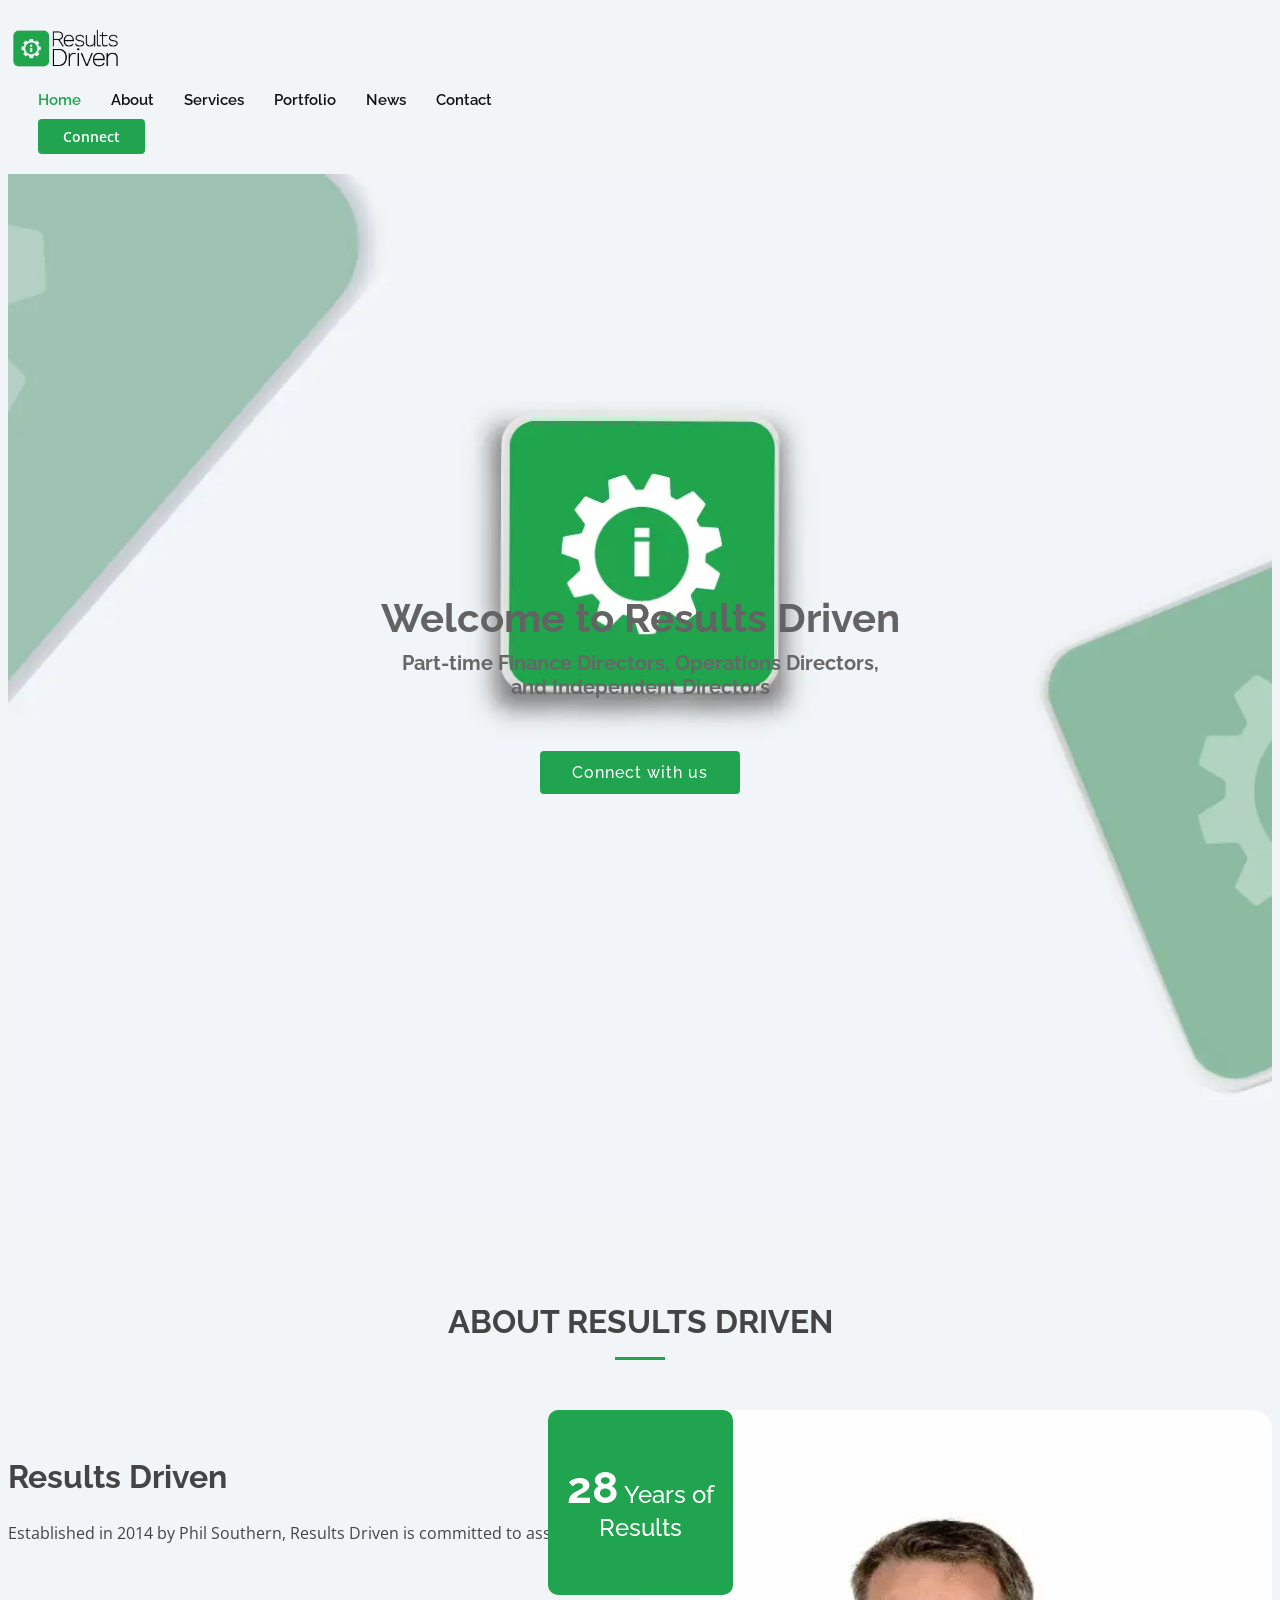
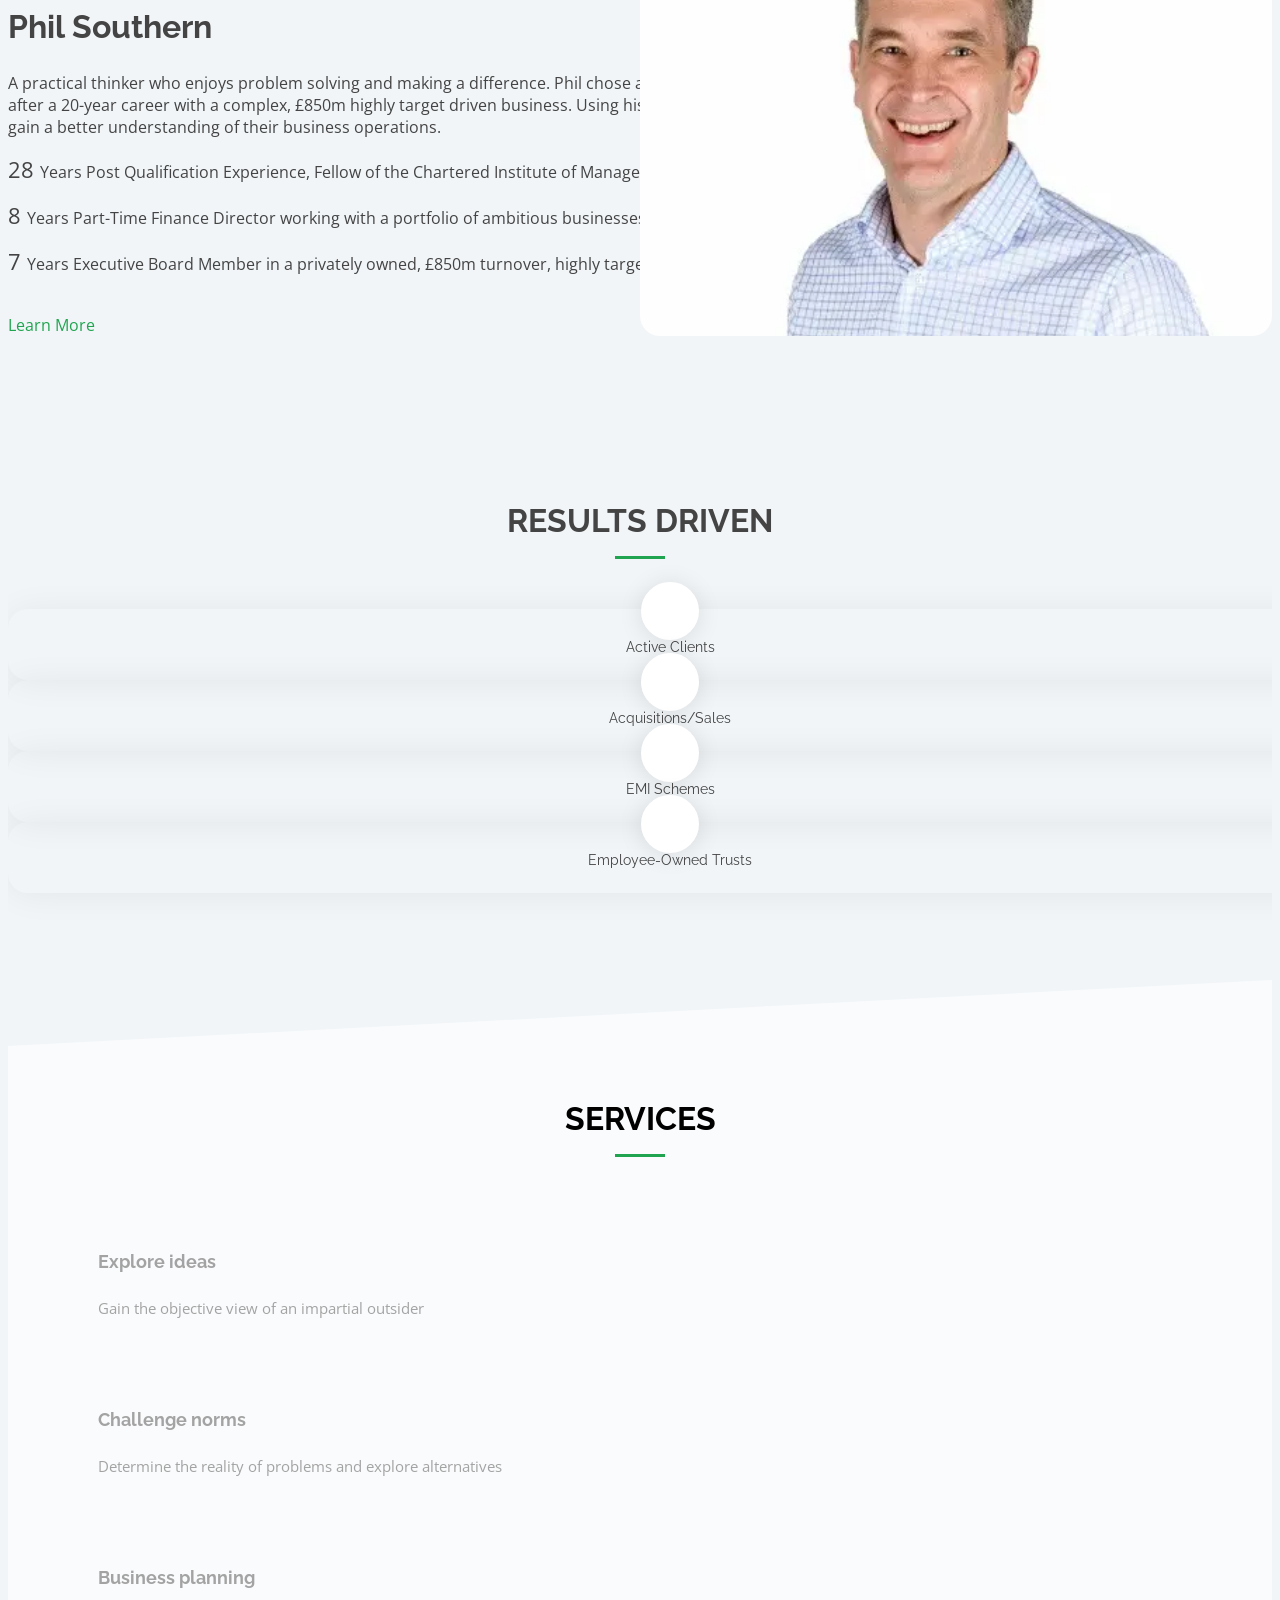
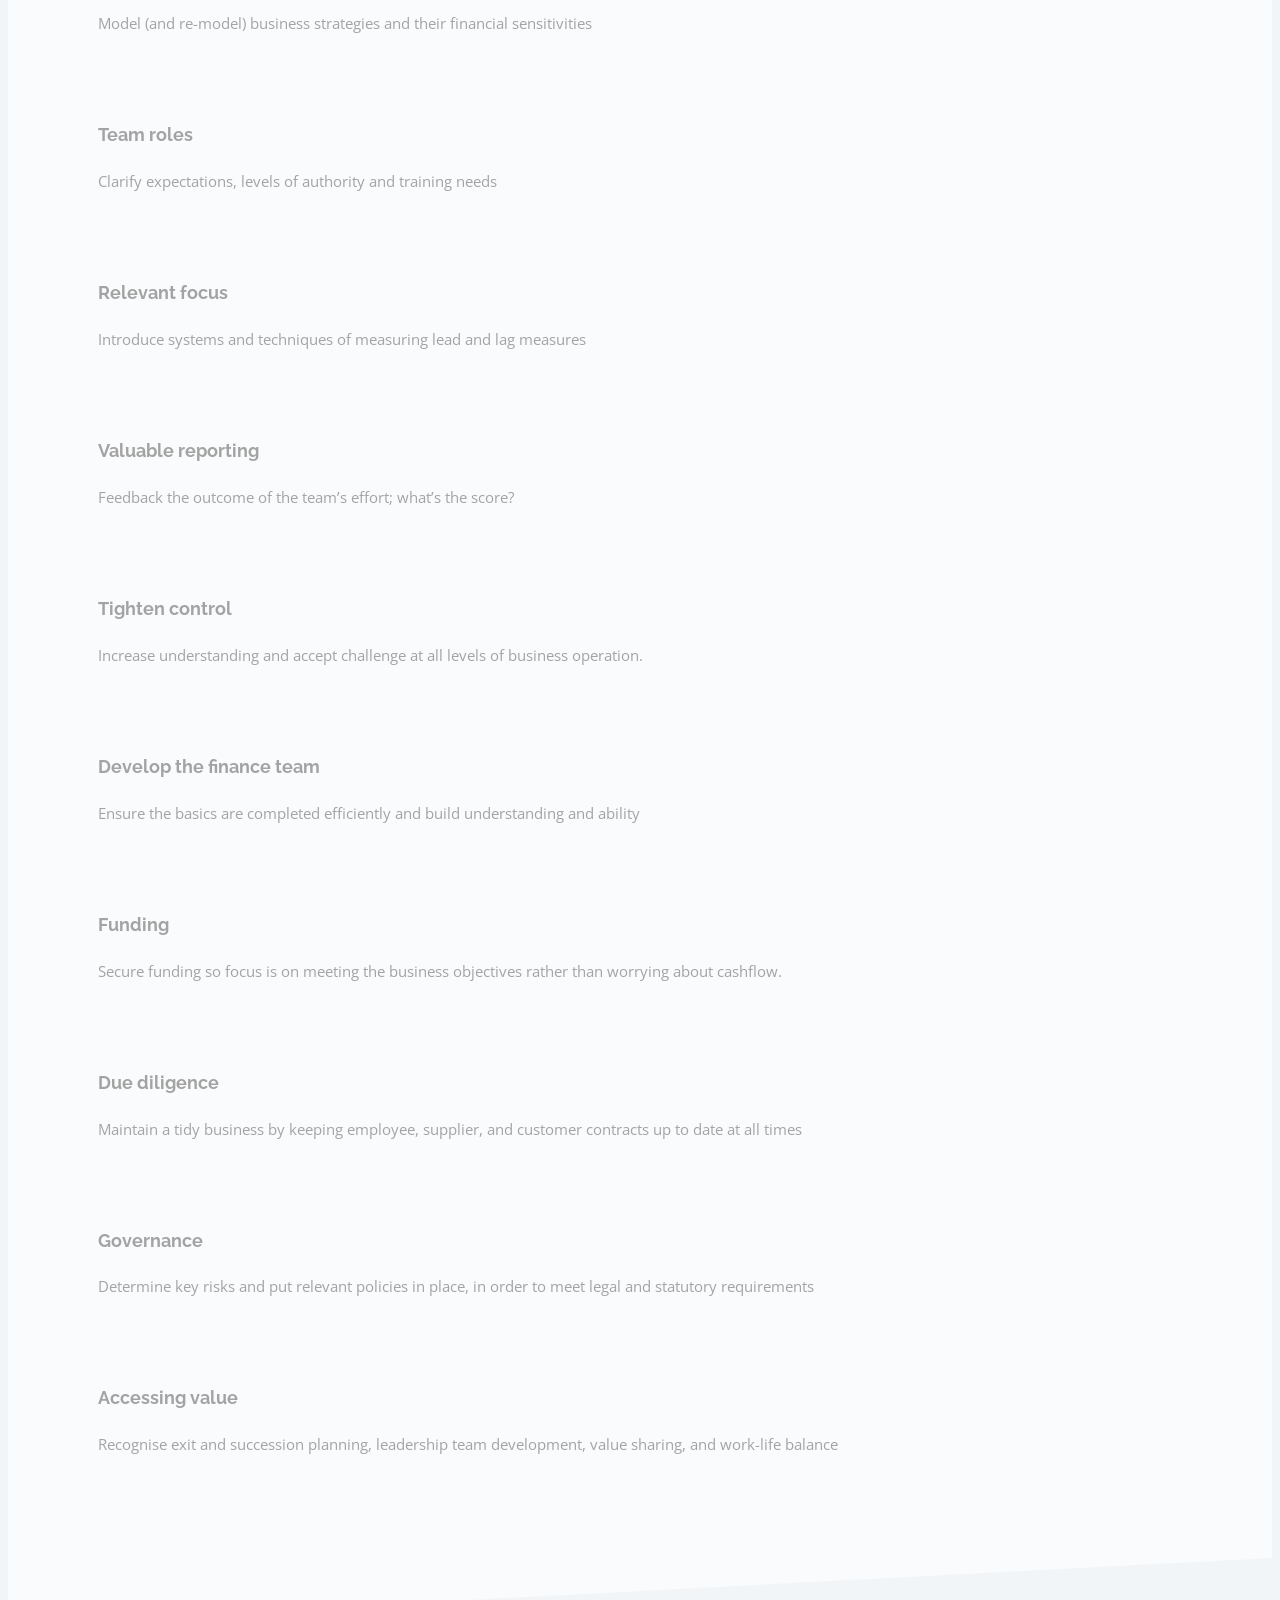
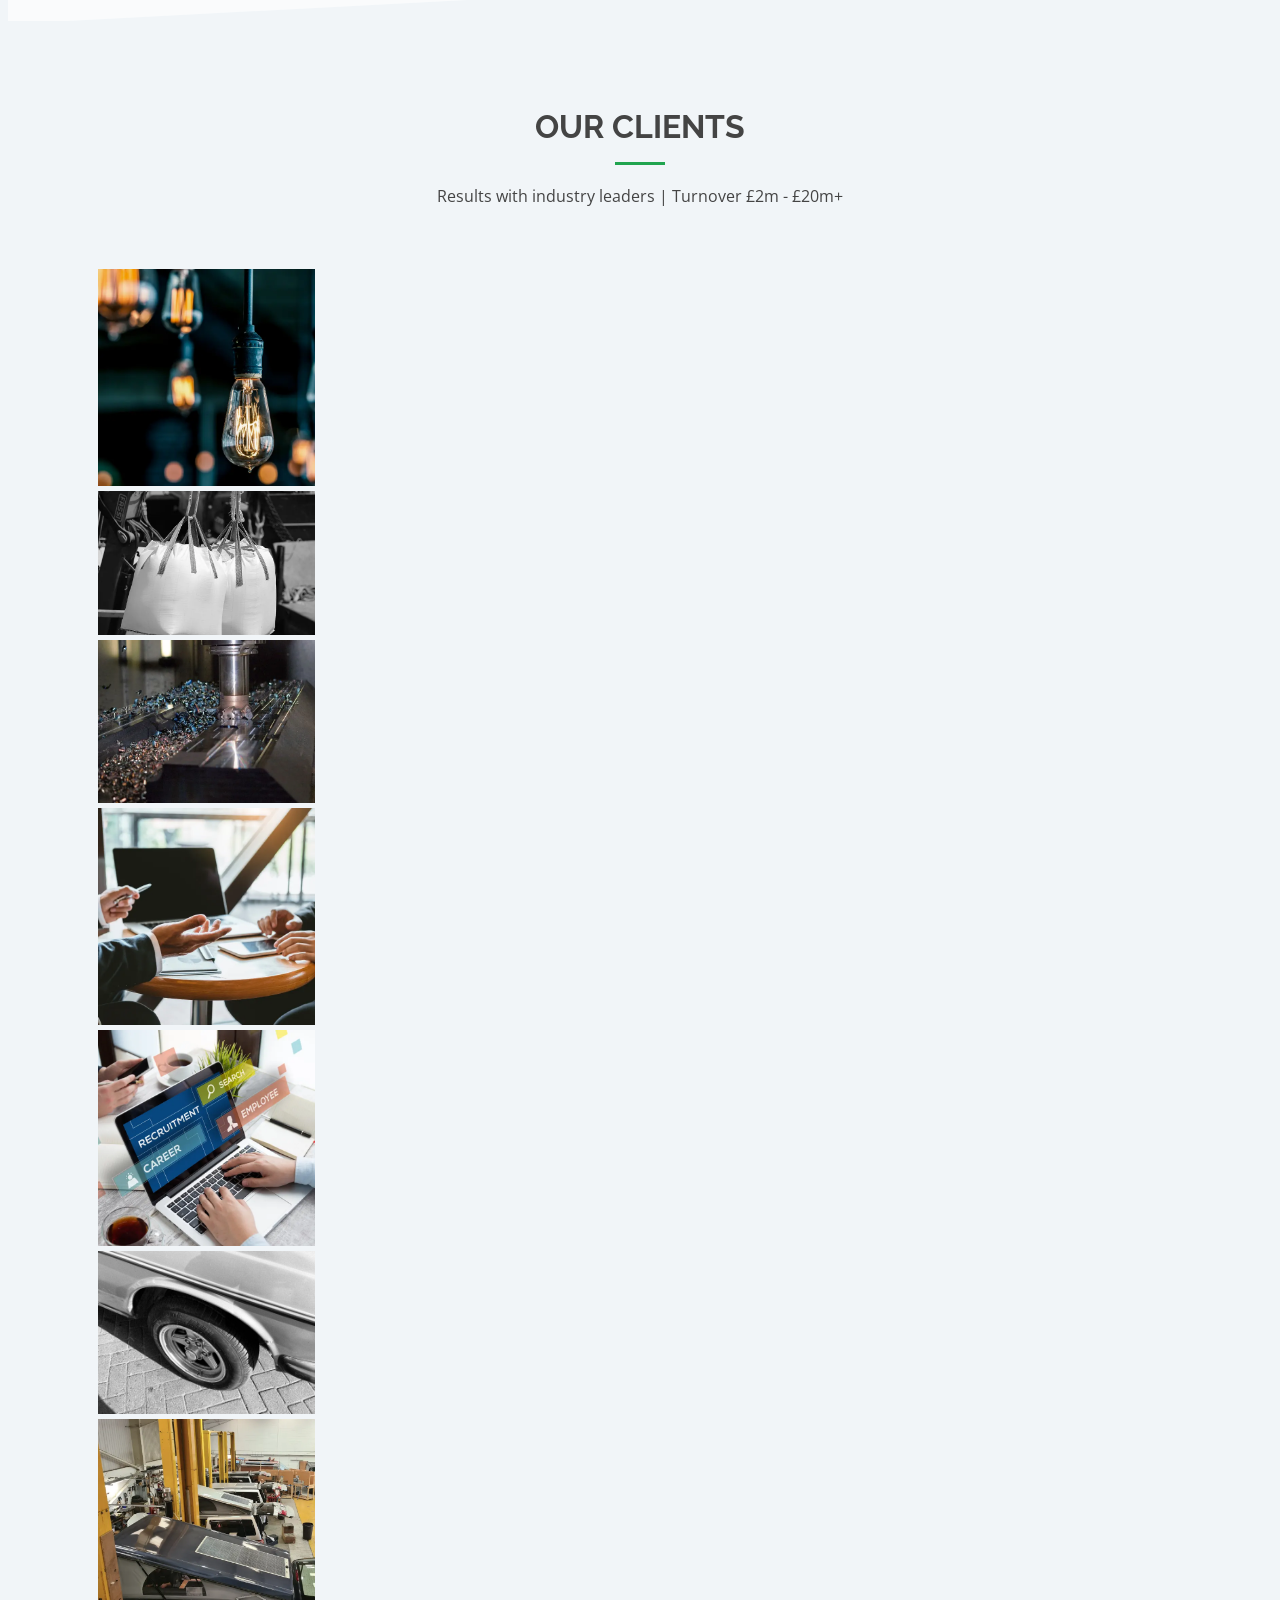
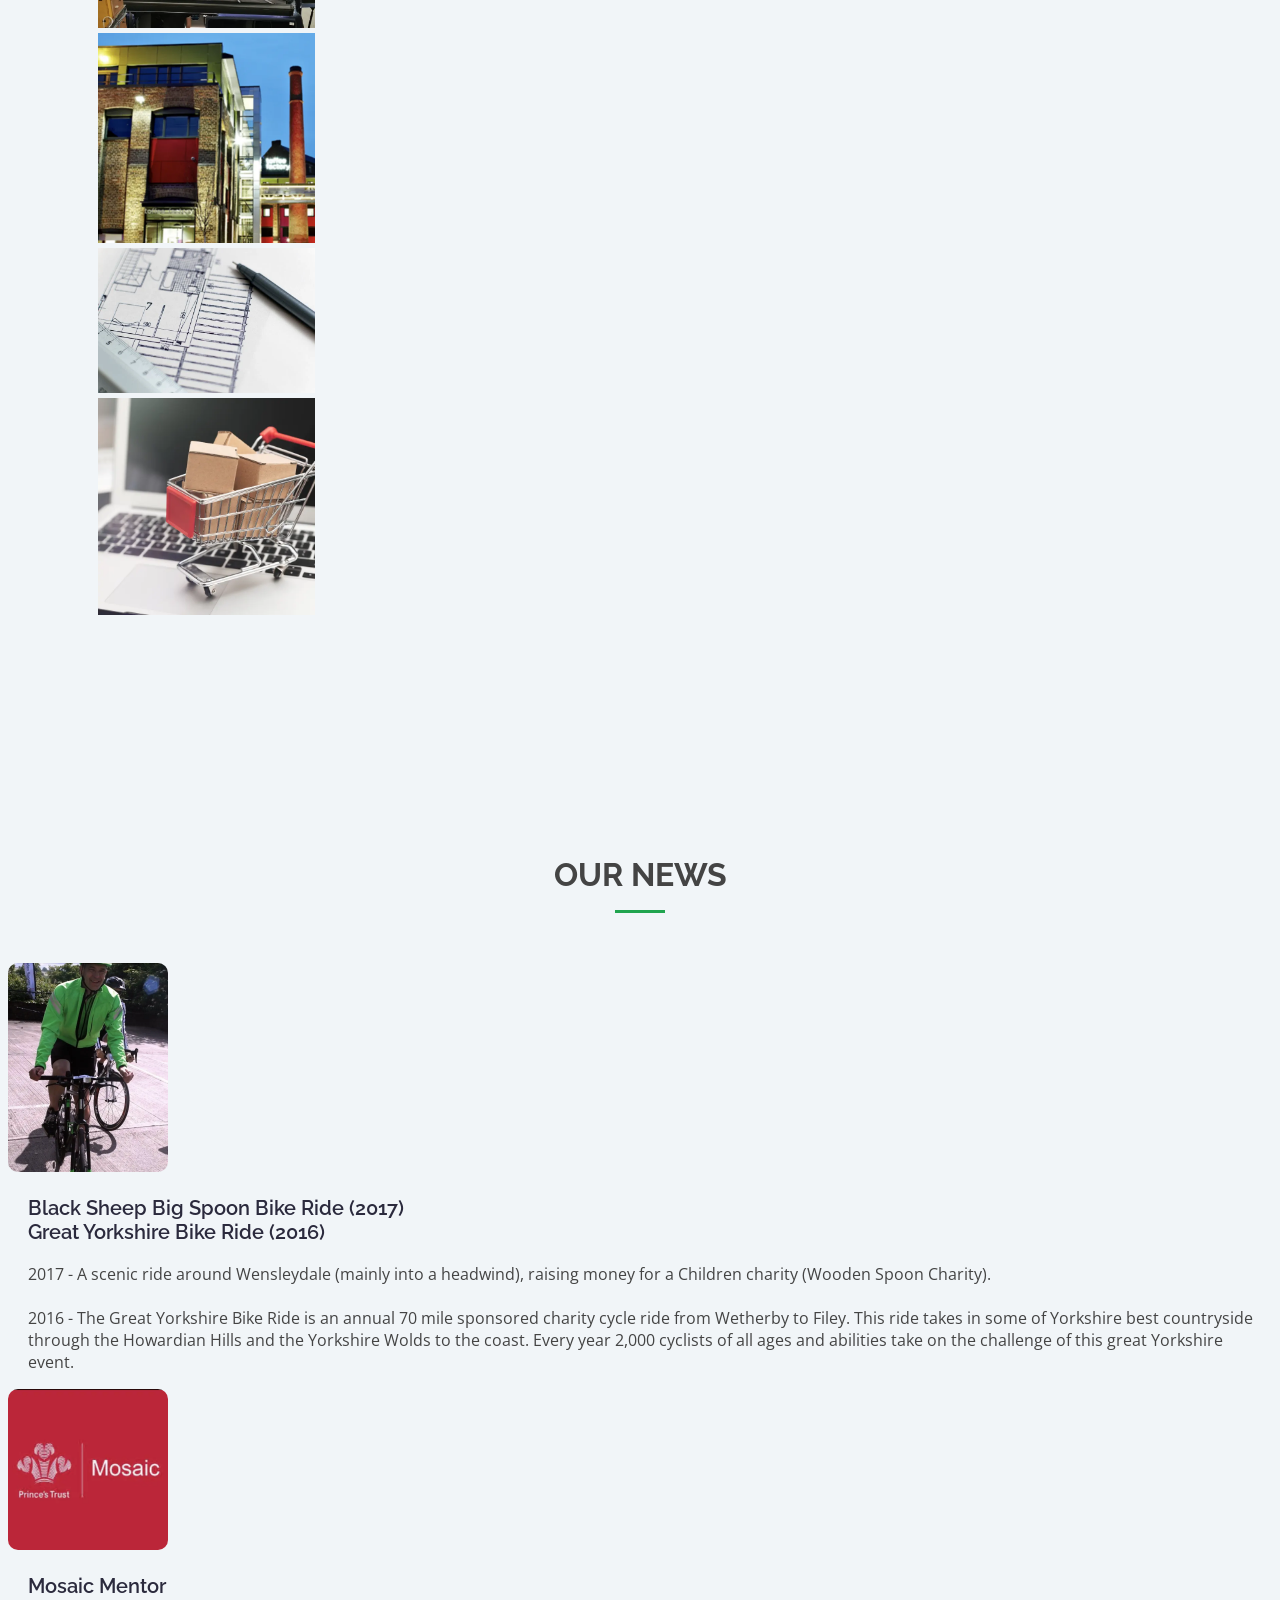
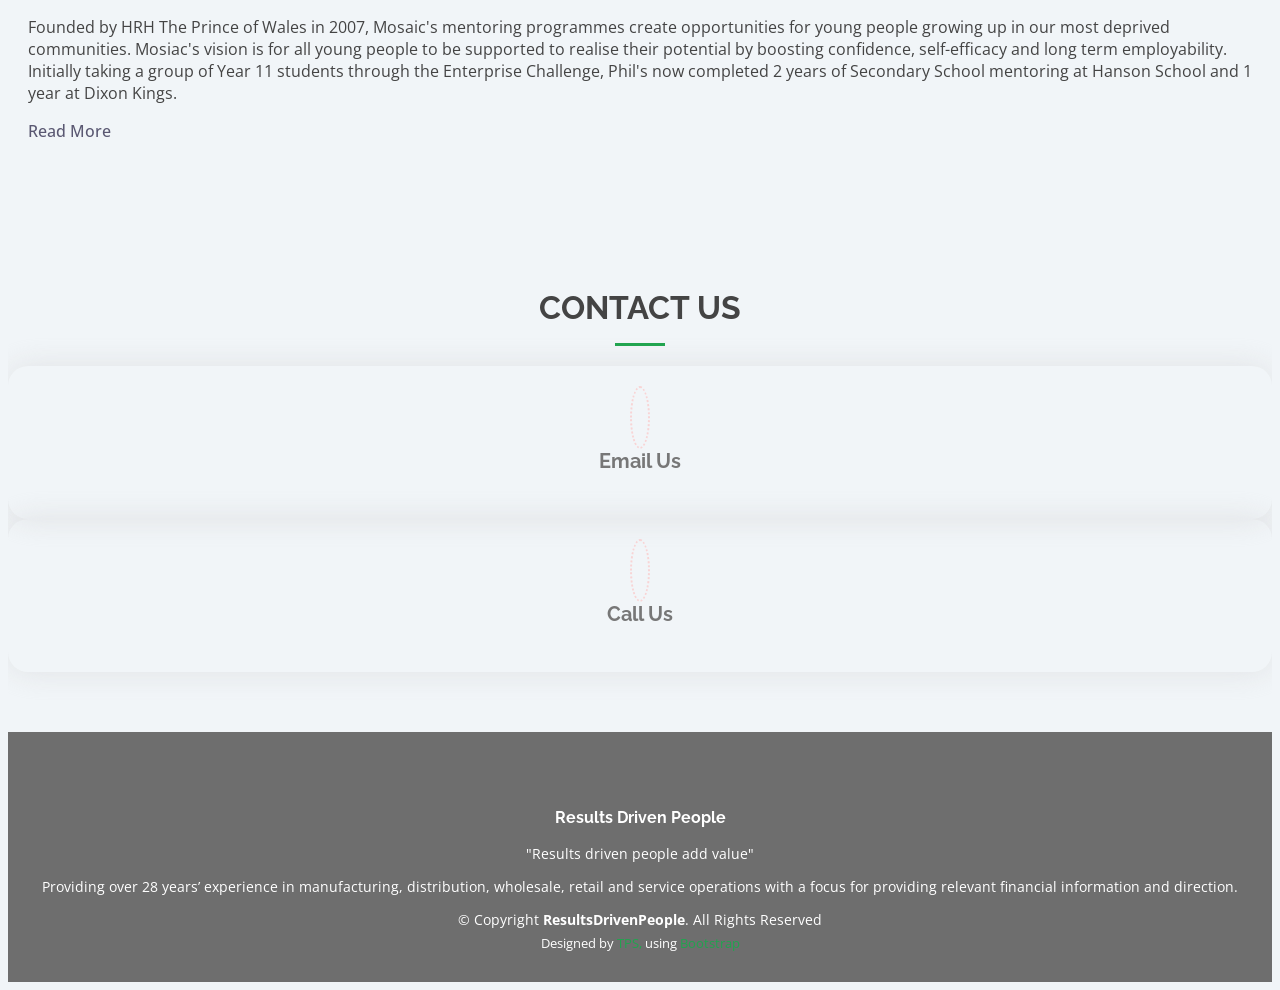
==== index.html @ f4224ae5 "Update and rename indexold.html to index.html" ====
<!DOCTYPE html>
<html lang="en">

<head>
  <meta charset="utf-8">
  <meta content="width=device-width, initial-scale=1.0" name="viewport">

  <title>Results Driven</title>
  <meta content="Providing over 28 years’ experience in manufacturing, distribution, wholesale, 
  retail and service operations with a focus for providing relevant financial 
  information and direction." name="description">
  <meta content="Results Driven, Finance Directors, Phil Southern, Philip Southern, Southern, EOT Scheme, Employee Ownership Trusts, EMI Schemes, Acquisitions, results driven people" name="keywords">
  <meta name="google-site-verification" content="8JpDicq7QgR9doLQiIRwoy14JyN0jGRP-KvdUMLX3b0" />

  <link href="assets/img/favicon.png" rel="icon">
  <link href="assets/img/favicon.png" rel="apple-touch-icon">

  <link href="https://fonts.googleapis.com/css?family=Open+Sans:300,300i,400,400i,600,600i,700,700i|Raleway:300,300i,400,400i,500,500i,600,600i,700,700i|Poppins:300,300i,400,400i,500,500i,600,600i,700,700i" rel="stylesheet">

  <link href="vendor/aos/aos.css" rel="stylesheet">
  <link href="vendor/bootstrap/css/bootstrap.min.css" rel="stylesheet">
  <link href="vendor/bootstrap-icons/bootstrap-icons.css" rel="stylesheet">
  <link href="vendor/boxicons/css/boxicons.min.css" rel="stylesheet">
  <link href="vendor/glightbox/css/glightbox.min.css" rel="stylesheet">
  <link href="vendor/remixicon/remixicon.css" rel="stylesheet">
  <link href="vendor/swiper/swiper-bundle.min.css" rel="stylesheet">

  <link href="assets/css/style.css" rel="stylesheet">

</head>

<body>

  <!-- ======= Header ======= -->
  <header id="header" class="fixed-top d-flex align-items-center">
    <div class="container d-flex align-items-center">
      <a href="index.html" class="logo me-auto"><img src="assets/img/logo.webp" alt="ResultsDrivenLogo"></a>

      <nav id="navbar" class="navbar order-last order-lg-0">
        <ul>
          <li><a class="nav-link scrollto active" href="#hero">Home</a></li>
          <li><a class="nav-link scrollto" href="#about">About</a></li>
          <li><a class="nav-link scrollto" href="#services">Services</a></li>
          <li><a class="nav-link scrollto " href="#portfolio">Portfolio</a></li>
          <li><a class="nav-link scrollto" href="#blog">News</a></li>
          <li><a class="nav-link scrollto" href="#contact">Contact</a></li>
        </ul>
        <i class="bi bi-list mobile-nav-toggle"></i>
      </nav>

      <a href="#contact" class="get-started-btn scrollto">Connect</a>
    </div>
  </header><!-- End Header -->

  <!-- ======= Hero Section ======= -->
  <section id="hero" class="d-flex align-items-center">

    <div class="container" data-aos="zoom-out" data-aos-delay="100">
      <div class="row" style="margin-top: 37.5vh; text-align-last: center; display: flex; flex-direction: row; flex-wrap: wrap; align-content: center; justify-content: center; align-items: center;">
        <div class="col-xl-6">
          <h1>Welcome to Results Driven</h1>
          <h2>Part-time Finance Directors, Operations Directors, <br>and Independent Directors</h2><br>
          <a href="#contact" class="btn-get-started scrollto">Connect with us</a>
        </div>
      </div>
    </div>

  </section><!-- End Hero -->

  <main id="main">

    <section id="about" class="">
      <div class="section-title">
        <h2>About Results Driven</h2>
      </div>
      <div class="about_area">
          <div class="container">
              <div class="row">
                  <div class="col-lg-6">
                      <div class="about_content pt-120 pb-130">
                          <div class="section_title pb">
                            <BR>
                              <h1 class="title wow fadeInUp" data-wow-duration="1.3s" data-wow-delay="0.2s" style="font-size: 32px;">Results Driven </h1>
                              <p class="wow fadeInUp" data-wow-duration="1.3s" data-wow-delay="0.4s"><p style="padding-right: 38px;"> 
                                Established in 2014 by Phil Southern, Results Driven is committed to assisting business owners and leaders free up time and improve decision making.</p></p>
                                  <BR>
                              <h1 class="title wow fadeInUp" data-wow-duration="1.3s" data-wow-delay="0.2s" style="font-size: 32px;">Phil Southern</h1>
                              <p class="wow fadeInUp" data-wow-duration="1.3s" data-wow-delay="0.6s"><p style="padding-right: 38px;">

                                A practical thinker who enjoys problem solving and making a difference. 
                                Phil chose a portfolio career helping businesses and their owners grow and adapt after a 20-year career with a complex, £850m highly target driven business. 
                                Using his Finance and Operations Director experience, he has helped others gain a better understanding of their business operations.  
                                  <br>
                                  <p><span style="font-size: 22px;">28 </span>Years Post Qualification Experience, Fellow of the Chartered Institute of Management Accountants</p>
                                  <p><span style="font-size: 22px;">8 </span>Years Part-Time Finance Director working with a portfolio of ambitious businesses</p>
                                  <p><span style="font-size: 22px;">7 </span>Years Executive Board Member in a privately owned, £850m turnover, highly target driven, motor retail group</p>
                                  </p></p>
                                  <br>
                          </div> 
                          <a href="#services" class="main-btn wow fadeInUp" data-wow-duration="1.3s"
                              data-wow-delay="0.7s" style="    border-radius: 10px;">Learn More</a>
                      </div> 
                  </div>
              </div> 
          </div> 
          
          <div class="about_image bg_cover wow fadeInLeft" data-wow-duration="1.3s" data-wow-delay="0.2s"
              style="background-image: url(assets/img/Phil.webp); border-radius: 20px;     background-size: cover">
              <div class="image_content">
                  <h4 class="experience"><span>28</span> Years of Results</h4>
              </div>
          </div> 
      </div>
  </section>

    <!-- ======= Counts Section ======= -->
    <section id="counts" class="counts">
      <div class="section-title">
        <h2>Results Driven</h2>
      </div>
            <div class="container" data-aos="fade-up">

        <div class="row">

          <div class="col-lg-3 col-md-6">
            <div class="count-box">
              <i class="bi bi-building"></i>
              <span data-purecounter-start="0" data-purecounter-end="11" data-purecounter-duration="1" class="purecounter"></span>
              <p>Active Clients</p>
            </div>
          </div>

          <div class="col-lg-3 col-md-6 mt-5 mt-md-0">
            <div class="count-box">
              <i class="bi bi-briefcase"></i>
              <span data-purecounter-start="0" data-purecounter-end="6" data-purecounter-duration="1" class="purecounter"></span>
              <p>Acquisitions/Sales</p>
            </div>
          </div>

          <div class="col-lg-3 col-md-6 mt-5 mt-lg-0">
            <div class="count-box">
              <i class="bi bi-boxes"></i>
              <span data-purecounter-start="0" data-purecounter-end="4" data-purecounter-duration="1" class="purecounter"></span>
              <p>EMI Schemes</p>
            </div>
          </div>

          <div class="col-lg-3 col-md-6 mt-5 mt-lg-0">
            <div class="count-box">
              <i class="bi bi-people"></i>
              <span data-purecounter-start="0" data-purecounter-end="2" data-purecounter-duration="1" class="purecounter"></span>
              <p>Employee-Owned Trusts</p>
            </div>
          </div>

        </div>

      </div>
    </section><!-- End Counts Section -->


    <!-- ======= Services Section ======= -->
    <section id="services" class="services section-bg ">
      <div class="container" data-aos="fade-up">

        <div class="section-title">
          <h2>Services</h2>
        </div>

        <div class="row">
          <div class="col-sm-6">
            <div class="icon-box" data-aos="fade-up" data-aos-delay="100">
              <i class="bi bi-briefcase"></i>
              <h4>Explore ideas</h4>
              <p>Gain the objective view of an impartial outsider</p>
            </div>
          </div>
          <div class="col-sm-6">
            <div class="icon-box" data-aos="fade-up" data-aos-delay="200">
              <i class="bi bi-card-checklist"></i>
              <h4>Challenge norms</h4>
              <p>Determine the reality of problems and explore alternatives</p>
            </div>
          </div>
          <div class="col-sm-6">
            <div class="icon-box" data-aos="fade-up" data-aos-delay="300">
              <i class="bi bi-bar-chart"></i>
              <h4>Business planning</h4>
              <p>Model (and re-model) business strategies and their financial sensitivities </p>
            </div>
          </div>
          <div class="col-sm-6">
            <div class="icon-box" data-aos="fade-up" data-aos-delay="400">
              <i class="bi bi-binoculars"></i>
              <h4>Team roles</h4>
              <p>Clarify expectations, levels of authority and training needs</p>
            </div>
          </div>
          <div class="col-sm-6">
            <div class="icon-box" data-aos="fade-up" data-aos-delay="500">
              <i class="bi bi-brightness-high"></i>
              <h4>Relevant focus	</h4>
              <p>Introduce systems and techniques of measuring lead and lag measures</p>
            </div>
          </div>
          <div class="col-sm-6">
            <div class="icon-box" data-aos="fade-up" data-aos-delay="600">
              <i class="bi bi-calendar4-week"></i>
              <h4>Valuable reporting</h4>
              <p>Feedback the outcome of the team’s effort; what’s the score?</p>
            </div>
          </div>
          <div class="col-sm-6">
            <div class="icon-box" data-aos="fade-up" data-aos-delay="700">
              <i class="bi bi-calendar4-week"></i>
              <h4>Tighten control </h4>
              <p>Increase understanding and accept challenge at all levels of business operation.</p>
            </div>
          </div>
          <div class="col-sm-6">
            <div class="icon-box" data-aos="fade-up" data-aos-delay="800">
              <i class="bi bi-calendar4-week"></i>
              <h4>Develop the finance team</h4>
              <p>Ensure the basics are completed efficiently and build understanding and ability</p>
            </div>
          </div>
          <div class="col-sm-6">
            <div class="icon-box" data-aos="fade-up" data-aos-delay="900">
              <i class="bi bi-calendar4-week"></i>
              <h4>Funding	</h4>
              <p>Secure funding so focus is on meeting the business objectives rather than worrying about cashflow.</p>
            </div>
          </div>
          <div class="col-sm-6">
            <div class="icon-box" data-aos="fade-up" data-aos-delay="1000">
              <i class="bi bi-calendar4-week"></i>
              <h4>Due diligence</h4>
              <p>Maintain a tidy business by keeping employee, supplier, and customer contracts up to date at all times</p>
            </div>
          </div>
          <div class="col-sm-6">
            <div class="icon-box" data-aos="fade-up" data-aos-delay="1100">
              <i class="bi bi-calendar4-week"></i>
              <h4>Governance</h4>
              <p>Determine key risks and put relevant policies in place, in order to meet legal and statutory requirements</p>
            </div>
          </div>
          <div class="col-sm-6">
            <div class="icon-box" data-aos="fade-up" data-aos-delay="1200">
              <i class="bi bi-calendar4-week"></i>
              <h4>Accessing value</h4>
              <p>Recognise exit and succession planning, leadership team development, value sharing, and work-life balance</p>
            </div>
          </div>

        </div>

      </div>
    </section><!-- End Services Section -->

    <!-- portfolio start -->
    <section id="portfolio" class="portfolio_area pt-120" >
      <div class="container">
          <div class="row justify-content-center">
              <div class="col-lg-6">
                <div class="section-title">
                  <h2>Our Clients</h2>
                    <p class="wow fadeInUp" data-wow-duration="1.3s" data-wow-delay="0.4s">Results with industry leaders | Turnover £2m - £20m+</p><BR>
                  </div> 
              </div>
          </div> 
      </div> 
      <div class="portfolio_wrapper d-flex flex-wrap" style="padding: 10vmin; margin-top: -80px;">
          <div class="single_portfolio wow fadeInUp" data-wow-duration="1.3s" data-wow-delay="0.2s">
              <img src="assets/img/2.webp" alt="portfolio">
              <div class="portfolio_content">
                  <h5 class="portfolio_title">Lighting Wholesaler<br>
                  <span style="color: rgb(42, 42, 42); font-size:medium;">£20m Turnover</span></h5>
              </div> 
          </div> 
          <div class="single_portfolio wow fadeInUp" data-wow-duration="1.3s" data-wow-delay="0.3s">
              <img src="assets/img/BuildingServices.webp" alt="portfolio">
              <div class="portfolio_content">
                  <h5 class="portfolio_title">Building Service (Mechanical and Electrical) <BR> 
                    <span style="color: rgb(42, 42, 42); font-size:medium;">£18m Turnover</span></h5>

              </div> 
          </div> 
          <div class="single_portfolio wow fadeInUp" data-wow-duration="1.3s" data-wow-delay="0.4s">
              <img src="assets/img/powertools.webp" alt="portfolio">
              <div class="portfolio_content">
                  <h5 class="portfolio_title">Industrial Power Tools Franchisee <BR> 
                    <span style="color: rgb(42, 42, 42); font-size:medium;">£6m Turnover</span></h5>

              </div> 
          </div> 
          <div class="single_portfolio wow fadeInUp" data-wow-duration="1.3s" data-wow-delay="0.4s">
              <img src="assets/img/3.webp" alt="portfolio">
              <div class="portfolio_content">
                  <h5 class="portfolio_title">Professional Services<BR>
                    <span style="color: rgb(42, 42, 42); font-size:medium;">£2m - £10m Turnover</span></h5>
              </div> 
          </div> 
          <div class="single_portfolio wow fadeInUp" data-wow-duration="1.3s" data-wow-delay="0.5s">
              <img src="assets/img/4.webp" alt="portfolio">
              <div class="portfolio_content">
                  <h5 class="portfolio_title">Recruitment Agency <BR> 
                    <span style="color: rgb(42, 42, 42); font-size:medium;">£5m Turnover</span></h5>

              </div>
          </div> 
          <div class="single_portfolio wow fadeInUp" data-wow-duration="1.3s" data-wow-delay="0.2s">
              <img src="assets/img/alp-duran-WrB9F8fv8YQ-unsplash.webp" alt="portfolio">
              <div class="portfolio_content">
                  <h5 class="portfolio_title">B2B Service Provider <BR>
                    <span style="color: rgb(42, 42, 42); font-size:medium;">£7m Turnover</span></h5>

              </div>
          </div> 
          <div class="single_portfolio wow fadeInUp" data-wow-duration="1.3s" data-wow-delay="0.3s">
              <img src="assets/img/Screenshot 2022-11-01 at 20.54.47.webp" style="    background: brown;" alt="portfolio">
              <div class="portfolio_content">
                  <h5 class="portfolio_title">Manufacturer <BR> 
                    <span style="color: rgb(42, 42, 42); font-size:medium;">£4m Turnover</span></h5>

              </div> 
          </div> 
          <div class="single_portfolio wow fadeInUp" data-wow-duration="1.3s" data-wow-delay="0.4s">
              <img src="assets/img/Screenshot 2022-11-01 at 20.47.59.webp" alt="portfolio">
              <div class="portfolio_content">
                  <h5 class="portfolio_title">Property <br>Management <BR> 
                    <span style="color: rgb(42, 42, 42); font-size:medium;">£2m Turnover</span></h5>

              </div> 
          </div> 
          <div class="single_portfolio wow fadeInUp" data-wow-duration="1.3s" data-wow-delay="0.5s">
              <img src="assets/img/PropertyDev.webp" alt="portfolio">
              <div class="portfolio_content">
                  <h5 class="portfolio_title">Property Development <BR> 
                    <span style="color: rgb(42, 42, 42); font-size:medium;">£6m Turnover</span></h5>

              </div> 
          </div> 
          <div class="single_portfolio wow fadeInUp" data-wow-duration="1.3s" data-wow-delay="0.5s">
              <img src="assets/img/Hatmil (2).webp" alt="portfolio">
              <div class="portfolio_content">
                  <h5 class="portfolio_title">Ecommerce <BR>
                    <span style="color: rgb(42, 42, 42); font-size:medium;">£5m Turnover</span></h5>

              </div> 
          </div>
      </div> 
  </section>
  <!-- Portfolio end -->

    <!-- Blog -->
    <section id="blog" class="blog_area pt-120 pb-130">
      <div class="container">
          <div class="row justify-content-center">
              <div class="col-lg-6">
                <div class="section-title">
                  <h2>Our News</h2>
                </div>
            </div>
          </div> 
          <div class="row">
              <div class="col-lg-6">
                <div class="single_blog blog_2 d-sm-flex mt-30 wow fadeInUp" data-wow-duration="1.3s"
                data-wow-delay="0.2s">
               <div class="blog_image">
                          <img src="assets/img/Screenshot 2022-11-06 at 19.56.27.webp" style="text-align-last: center;" alt="blog">
                      </div>
                      <div class="blog_content media-body">
                        <h3 class="blog_title"><a href="https://www.bigspoonbikeride.co.uk/">Black Sheep Big Spoon Bike Ride (2017)<BR>
                          Great Yorkshire Bike Ride (2016)
                      </a></h3>
                      <p>2017 - A scenic ride around Wensleydale (mainly into a headwind), raising money for a Children charity (Wooden Spoon Charity). 
                            <BR><br> 2016 - The Great Yorkshire Bike Ride is an annual 70 mile sponsored charity cycle ride from Wetherby  to Filey. This ride takes in some of Yorkshire best countryside through the Howardian Hills and the Yorkshire Wolds to the coast.
  
                                Every year 2,000 cyclists of all ages and abilities take on the challenge of this great Yorkshire event.
                            </p>
                        </div>
                  </div> 
              </div>
              <div class="col-lg-6">
                  <div class="single_blog blog_2 d-sm-flex mt-30 wow fadeInUp" data-wow-duration="1.3s"
                      data-wow-delay="0.2s">
                      <div class="blog_image">
                          <img src="assets/img/Screenshot 2022-09-30 at 16.54.01.webp" style="text-align-last: center;" alt="blog">
                      </div>
                      <div class="blog_content media-body">
                          <h3 class="blog_title"><a href="https://www.mosaicnetwork.co.uk/category/blog/">
                              Mosaic Mentor</a></h3>
                          <p>Founded by HRH The Prince of Wales in 2007, Mosaic's mentoring programmes create opportunities for young people growing up in our most deprived communities. Mosiac's vision is for all young people to be supported to realise their potential by boosting confidence, self-efficacy and long term employability.

                              Initially taking a group of Year 11 students through the Enterprise Challenge, Phil's now completed 2 years of Secondary School mentoring at Hanson School and 1 year at Dixon Kings.</p>
                          <a href="https://www.mosaicnetwork.co.uk/category/blog/" class="more">Read More</a>
                      </div>
                  </div> 
              </div>
          </div> 
      </div> 
  </section>
  <!-- Blog End -->


    <!-- ======= Contact Section ======= -->
    <section id="contact" class="contact">
      <div class="container" data-aos="fade-up">

        <div class="section-title" style="padding-bottom: 0px;">
          <h2>Contact Us</h2>
        </div>

        <div class="fadeInUp" data-wow-duration="1.3s" data-wow-delay="0.2s">

            <div class="row">
              <div class="col-md-6">
                <div class="info-box mt-4">
                  <A href="mailto:phil@resultsdriven.co.uk"><i class="bx bx-envelope"></i></A>
                  <A href="mailto:phil@resultsdriven.co.uk"><h3>Email Us</h3></A>
                  <p></p>
                </div>
              </div>
              <div class="col-md-6">
                <div class="info-box mt-4">
                  <a href="tel:07812105882"><i class="bx bx-phone-call"></i></a>
                  <a href="tel:07812105882"><h3>Call Us</h3></a>
                  <p></p>
                </div>
              </div>
            </div>

          </div>
        </div>

      </div>
    </section><!-- End Contact Section -->

  </main><!-- End #main -->

  <footer id="footer">

    <div class="footer-top">
      <div class="container">
        <div class="row" style="text-align-last: center;">

            <div class="footer-content">
                <h3>Results Driven People</h3>
                <p>"Results driven people add value"</p>
                <p>Providing over 28 years’ experience in manufacturing, distribution, wholesale, 
                    retail and service operations with a focus for providing relevant financial 
                    information and direction.</p>
            </div>
            <div class="footer-bottom">                
            </div>
            

      <div class="me-md-auto text-center text-md-start">
        <div class="copyright">
          &copy; Copyright <strong><span>ResultsDrivenPeople</span></strong>. All Rights Reserved
        </div>
        <div class="credits">
          Designed by <a href="https://www.tpstores.co.uk/website.html">TPS,</a>  using <a href="https://bootstrapmade.com/">Bootstrap </a>
        </div>
      </div>
    </div>
  </footer><!-- End Footer -->

  <a href="#" class="back-to-top d-flex align-items-center justify-content-center"><i class="bi bi-arrow-up-short"></i></a>

  <!-- Vendor JS Files -->
  <script src="vendor/purecounter/purecounter_vanilla.js"></script>
  <script src="vendor/aos/aos.js"></script>
  <script src="vendor/bootstrap/js/bootstrap.bundle.min.js"></script>
  <script src="vendor/glightbox/js/glightbox.min.js"></script>
  <script src="vendor/isotope-layout/isotope.pkgd.min.js"></script>
  <script src="vendor/swiper/swiper-bundle.min.js"></script>
  <script src="vendor/php-email-form/validate.js"></script>

  <!-- Template Main JS File -->
  <script src="assets/js/main.js"></script>

</body>

</html>
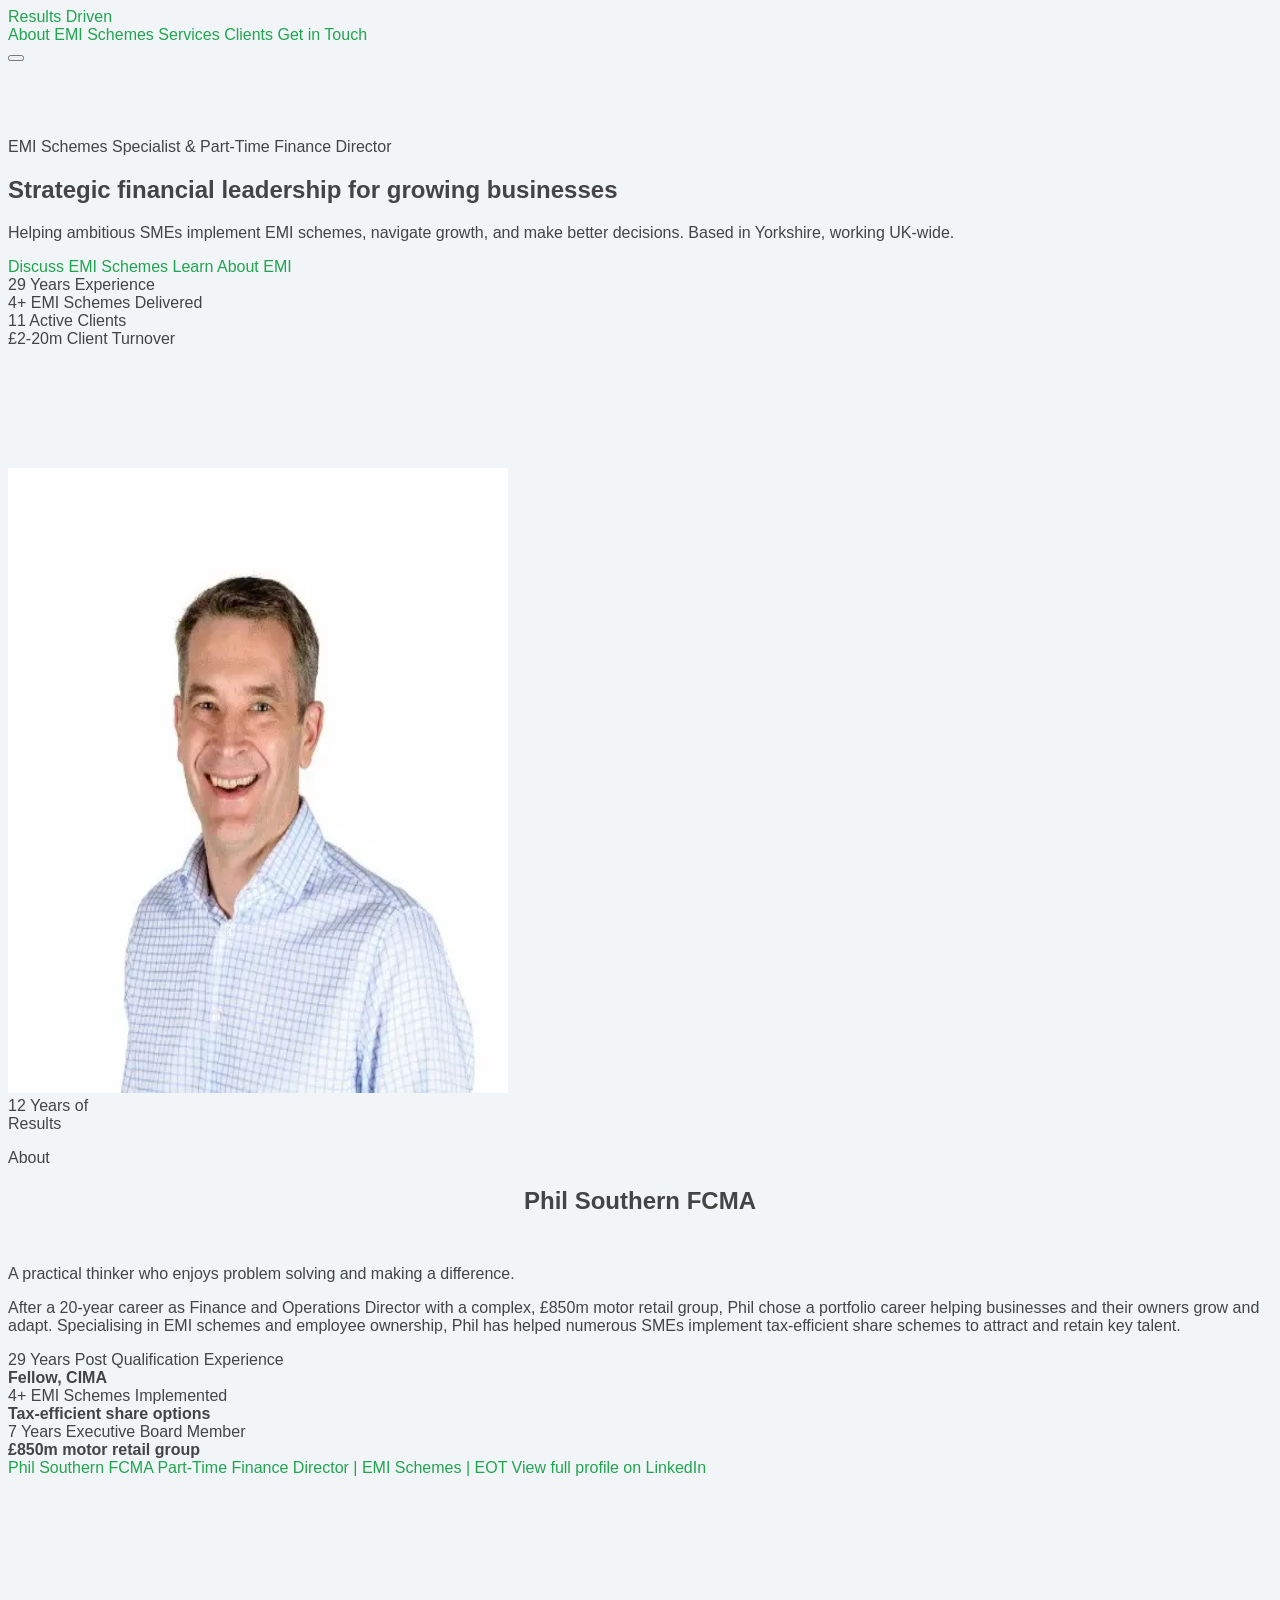
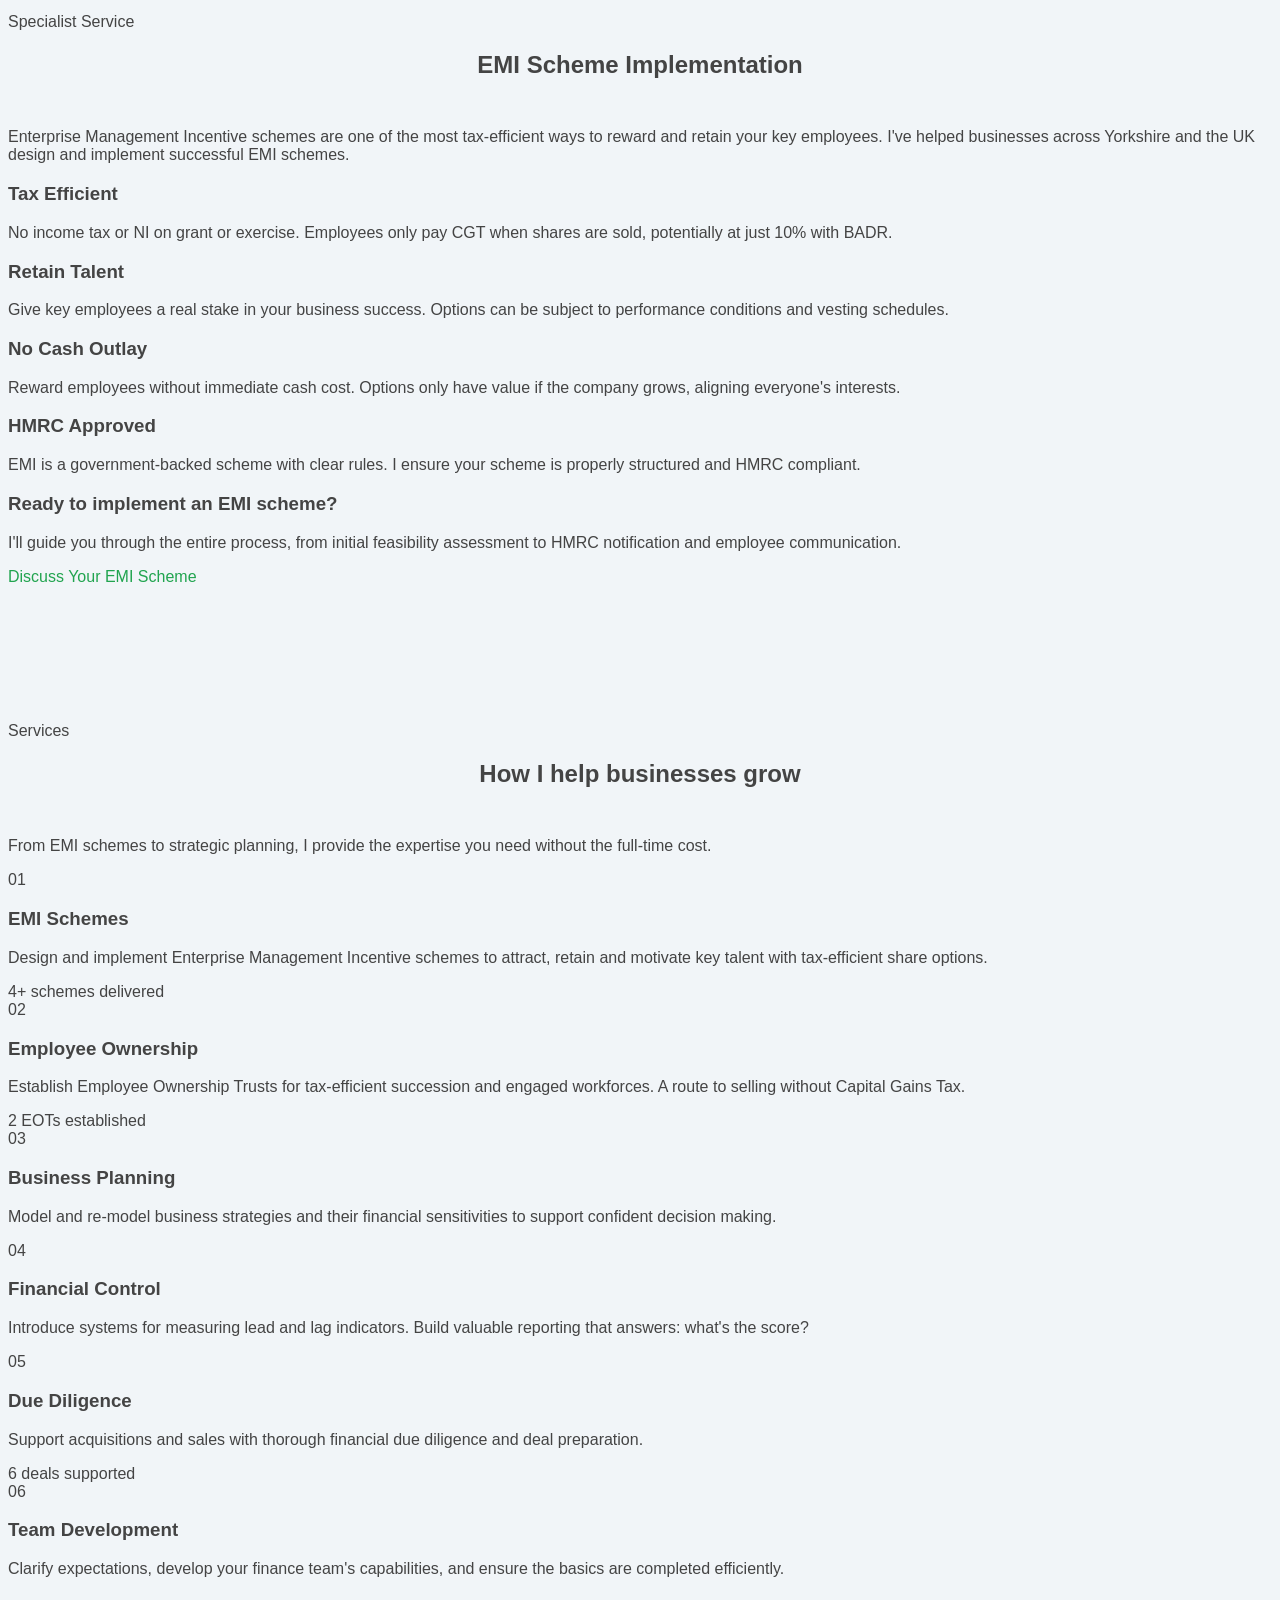
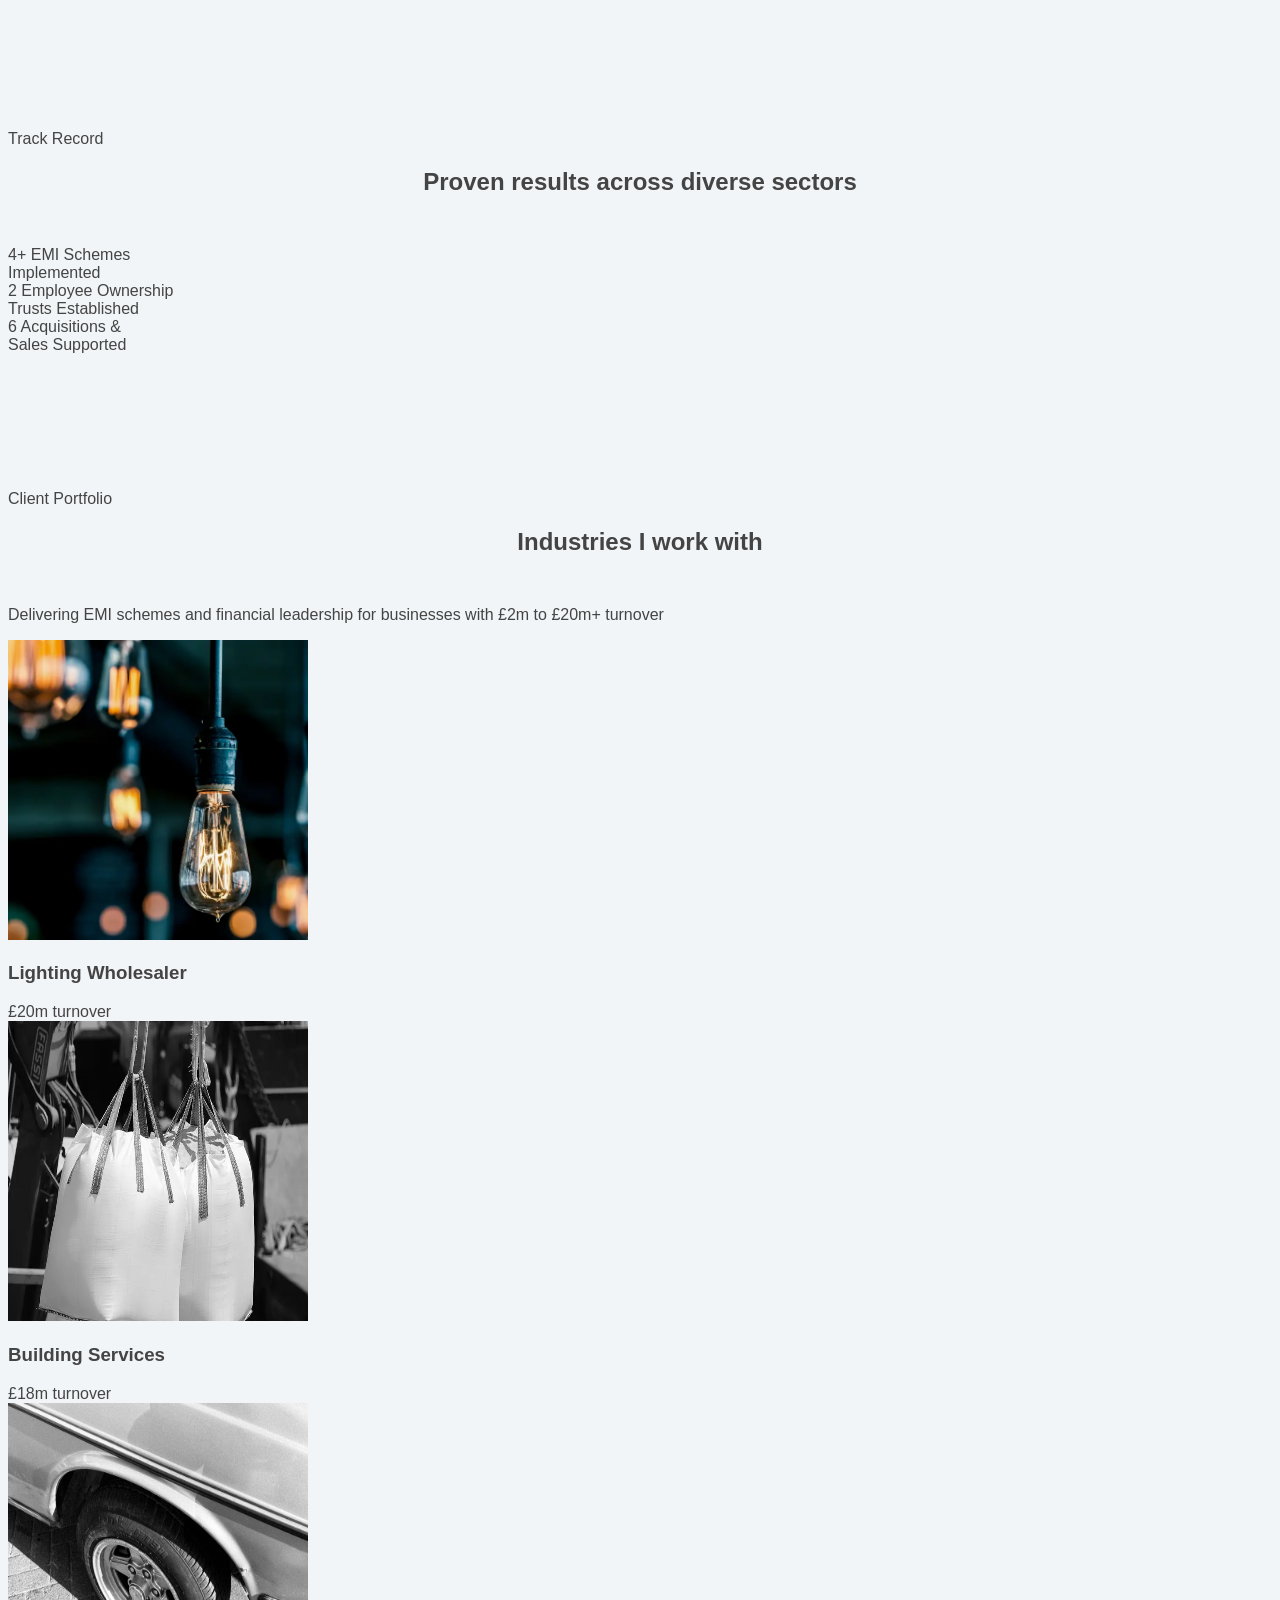
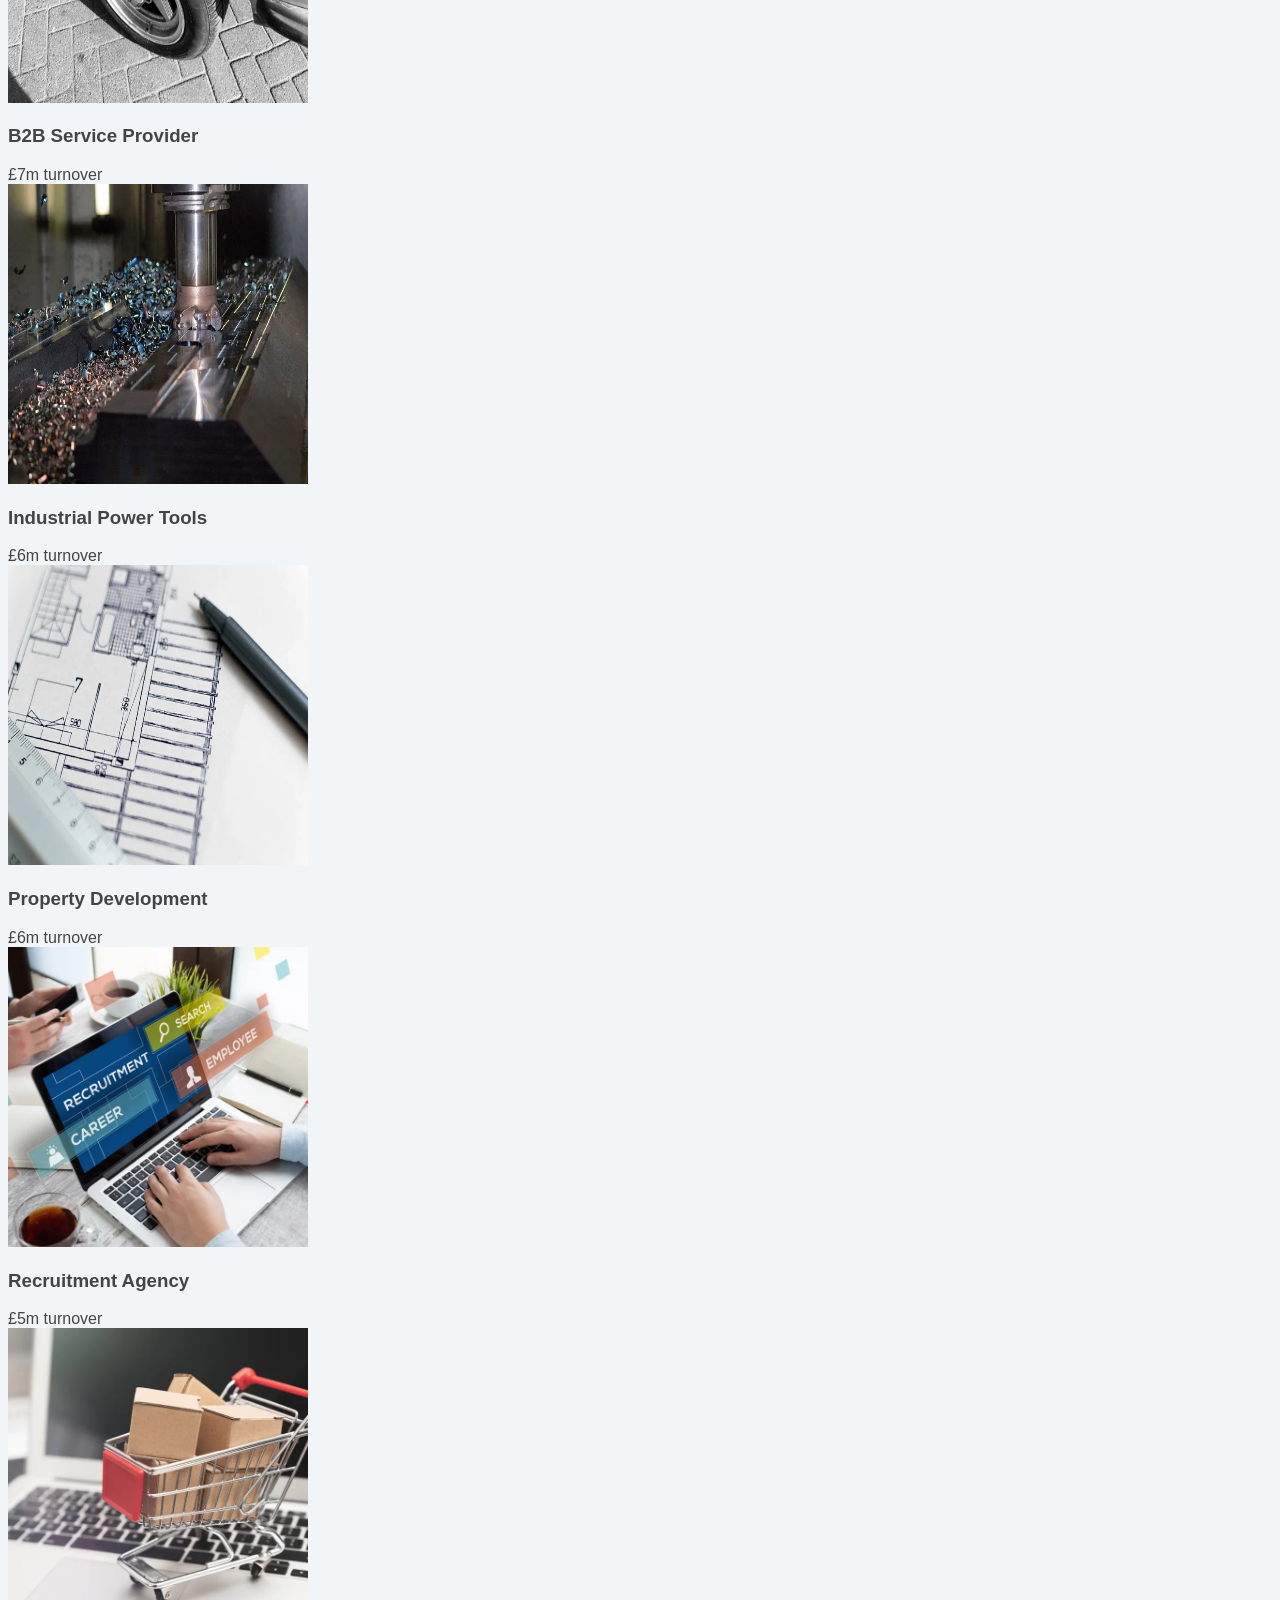
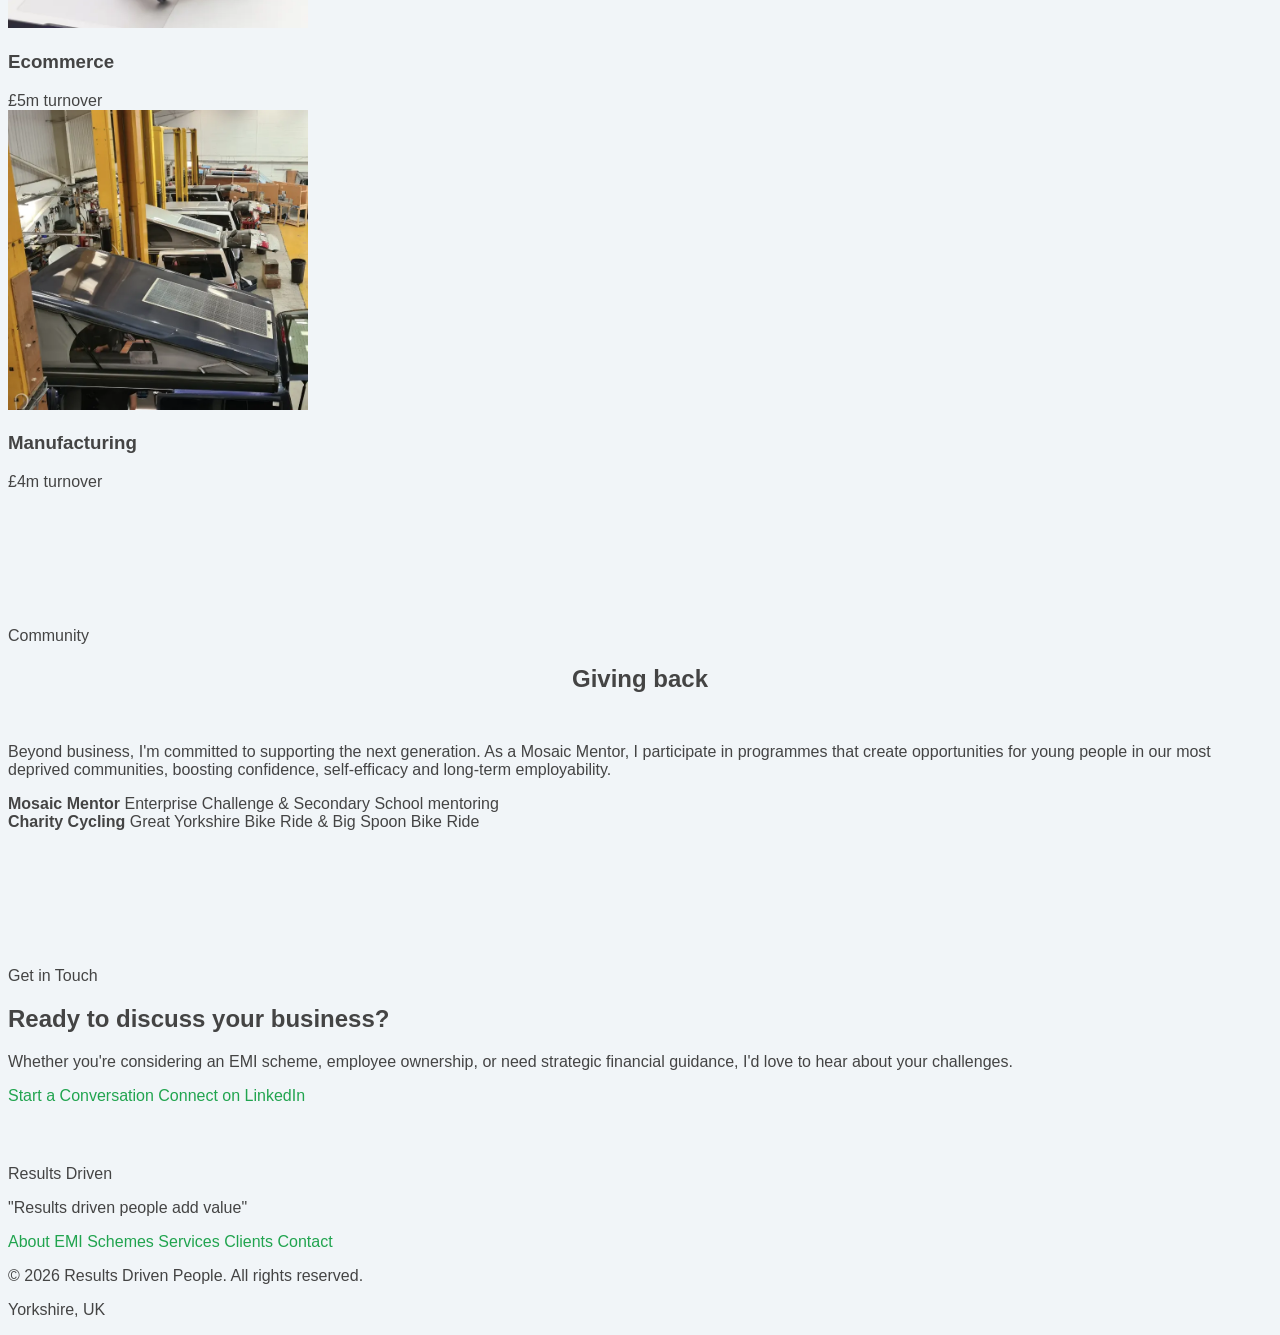
==== commit d0160f3f: "Add files via upload" ====
--- a/index.html
+++ b/index.html
@@ -1,487 +1,703 @@
 <!DOCTYPE html>
-<html lang="en">
+<html lang="en-GB" itemscope itemtype="https://schema.org/WebPage">
 
 <head>
   <meta charset="utf-8">
-  <meta content="width=device-width, initial-scale=1.0" name="viewport">
-
-  <title>Results Driven</title>
-  <meta content="Providing over 28 years’ experience in manufacturing, distribution, wholesale, 
-  retail and service operations with a focus for providing relevant financial 
-  information and direction." name="description">
-  <meta content="Results Driven, Finance Directors, Phil Southern, Philip Southern, Southern, EOT Scheme, Employee Ownership Trusts, EMI Schemes, Acquisitions, results driven people" name="keywords">
-  <meta name="google-site-verification" content="8JpDicq7QgR9doLQiIRwoy14JyN0jGRP-KvdUMLX3b0" />
-
-  <link href="assets/img/favicon.png" rel="icon">
-  <link href="assets/img/favicon.png" rel="apple-touch-icon">
-
-  <link href="https://fonts.googleapis.com/css?family=Open+Sans:300,300i,400,400i,600,600i,700,700i|Raleway:300,300i,400,400i,500,500i,600,600i,700,700i|Poppins:300,300i,400,400i,500,500i,600,600i,700,700i" rel="stylesheet">
-
-  <link href="vendor/aos/aos.css" rel="stylesheet">
+  <meta name="viewport" content="width=device-width, initial-scale=1.0, viewport-fit=cover">
+  <meta http-equiv="X-UA-Compatible" content="IE=edge">
+
+  <!-- Primary Meta Tags - EMI Schemes Focus -->
+  <title>EMI Schemes & Part-Time Finance Director Yorkshire | Phil Southern FCMA</title>
+  <meta name="title" content="EMI Schemes & Part-Time Finance Director Yorkshire | Phil Southern FCMA">
+  <meta name="description" content="Expert EMI scheme implementation in Yorkshire. Phil Southern FCMA has designed 4+ Enterprise Management Incentive schemes for SMEs. Part-time Finance Director with 28+ years experience. EOTs, business planning & due diligence.">
+  <meta name="keywords" content="EMI schemes, Enterprise Management Incentive, EMI scheme advisor, EMI scheme implementation UK, EMI options, share options scheme, employee share scheme, part-time finance director, fractional CFO, finance director Yorkshire, Employee Ownership Trust, EOT, Phil Southern FCMA, SME finance director, tax efficient share schemes">
+  <meta name="author" content="Phil Southern FCMA, Results Driven">
+  <meta name="robots" content="index, follow, max-snippet:-1, max-image-preview:large, max-video-preview:-1">
+  <meta name="googlebot" content="index, follow">
+  <meta name="bingbot" content="index, follow">
+  <link rel="canonical" href="https://resultsdriven.co.uk/">
+  <meta name="referrer" content="no-referrer-when-downgrade">
+
+  <!-- Geo Tags for Local SEO -->
+  <meta name="geo.region" content="GB-YOR">
+  <meta name="geo.placename" content="Yorkshire">
+  <meta name="geo.position" content="53.8008;-1.5491">
+  <meta name="ICBM" content="53.8008, -1.5491">
+
+  <!-- Language -->
+  <link rel="alternate" hreflang="en-gb" href="https://resultsdriven.co.uk/">
+  <link rel="alternate" hreflang="en" href="https://resultsdriven.co.uk/">
+  <link rel="alternate" hreflang="x-default" href="https://resultsdriven.co.uk/">
+
+  <meta name="google-site-verification" content="8JpDicq7QgR9doLQiIRwoy14JyN0jGRP-KvdUMLX3b0">
+
+  <!-- Open Graph / Facebook -->
+  <meta property="og:type" content="website">
+  <meta property="og:url" content="https://resultsdriven.co.uk/">
+  <meta property="og:site_name" content="Results Driven">
+  <meta property="og:title" content="EMI Schemes Expert & Part-Time Finance Director | Phil Southern FCMA">
+  <meta property="og:description" content="Expert EMI scheme implementation for SMEs. 4+ schemes designed and implemented. Part-time Finance Director with 28+ years experience in Yorkshire.">
+  <meta property="og:image" content="https://resultsdriven.co.uk/assets/img/Phil.webp">
+  <meta property="og:image:width" content="1200">
+  <meta property="og:image:height" content="630">
+  <meta property="og:image:alt" content="Phil Southern FCMA - EMI Schemes Expert">
+  <meta property="og:locale" content="en_GB">
+
+  <!-- Twitter -->
+  <meta name="twitter:card" content="summary_large_image">
+  <meta name="twitter:url" content="https://resultsdriven.co.uk/">
+  <meta name="twitter:title" content="EMI Schemes Expert & Part-Time Finance Director | Phil Southern FCMA">
+  <meta name="twitter:description" content="Expert EMI scheme implementation for SMEs. 4+ schemes designed. 28+ years experience.">
+  <meta name="twitter:image" content="https://resultsdriven.co.uk/assets/img/Phil.webp">
+  <meta name="twitter:image:alt" content="Phil Southern FCMA - EMI Schemes Expert">
+
+  <!-- Favicon -->
+  <link rel="icon" type="image/png" href="assets/img/favicon.png">
+  <link rel="apple-touch-icon" href="assets/img/favicon.png">
+  <link rel="manifest" href="manifest.json">
+  <meta name="theme-color" content="#1a2332">
+  <meta name="msapplication-TileColor" content="#1a2332">
+
+  <!-- Preconnect & Preload for Performance -->
+  <link rel="preconnect" href="https://fonts.googleapis.com">
+  <link rel="preconnect" href="https://fonts.gstatic.com" crossorigin>
+  <link rel="preload" href="https://fonts.googleapis.com/css2?family=DM+Sans:wght@400;500;700&family=DM+Serif+Display&display=swap" as="style">
+  <link href="https://fonts.googleapis.com/css2?family=DM+Sans:wght@400;500;700&family=DM+Serif+Display&display=swap" rel="stylesheet">
+  <link rel="preload" href="assets/css/style.css" as="style">
+
   <link href="vendor/bootstrap/css/bootstrap.min.css" rel="stylesheet">
   <link href="vendor/bootstrap-icons/bootstrap-icons.css" rel="stylesheet">
-  <link href="vendor/boxicons/css/boxicons.min.css" rel="stylesheet">
-  <link href="vendor/glightbox/css/glightbox.min.css" rel="stylesheet">
-  <link href="vendor/remixicon/remixicon.css" rel="stylesheet">
-  <link href="vendor/swiper/swiper-bundle.min.css" rel="stylesheet">
-
   <link href="assets/css/style.css" rel="stylesheet">
 
+  <!-- JSON-LD Structured Data - Enhanced for EMI Schemes -->
+  <script type="application/ld+json">
+  {
+    "@context": "https://schema.org",
+    "@graph": [
+      {
+        "@type": "ProfessionalService",
+        "@id": "https://resultsdriven.co.uk/#business",
+        "name": "Results Driven",
+        "alternateName": "Results Driven People",
+        "description": "Expert EMI scheme implementation and part-time Finance Director services for SMEs. Specialists in Enterprise Management Incentive schemes, Employee Ownership Trusts, and strategic financial leadership.",
+        "url": "https://resultsdriven.co.uk",
+        "logo": {
+          "@type": "ImageObject",
+          "url": "https://resultsdriven.co.uk/assets/img/logo.webp"
+        },
+        "image": "https://resultsdriven.co.uk/assets/img/Phil.webp",
+        "foundingDate": "2014",
+        "founder": {
+          "@type": "Person",
+          "@id": "https://resultsdriven.co.uk/#phil-southern"
+        },
+        "address": {
+          "@type": "PostalAddress",
+          "addressRegion": "Yorkshire",
+          "addressCountry": "GB"
+        },
+        "geo": {
+          "@type": "GeoCoordinates",
+          "latitude": "53.8008",
+          "longitude": "-1.5491"
+        },
+        "areaServed": [
+          { "@type": "Country", "name": "United Kingdom" },
+          { "@type": "AdministrativeArea", "name": "Yorkshire" },
+          { "@type": "AdministrativeArea", "name": "Leeds" },
+          { "@type": "AdministrativeArea", "name": "Bradford" },
+          { "@type": "AdministrativeArea", "name": "Sheffield" }
+        ],
+        "priceRange": "££",
+        "sameAs": ["https://www.linkedin.com/in/philsouthern/"],
+        "knowsAbout": [
+          "EMI Schemes",
+          "Enterprise Management Incentive",
+          "Employee Share Schemes",
+          "Employee Ownership Trusts",
+          "Financial Management",
+          "Business Planning"
+        ]
+      },
+      {
+        "@type": "Person",
+        "@id": "https://resultsdriven.co.uk/#phil-southern",
+        "name": "Phil Southern",
+        "givenName": "Phil",
+        "familyName": "Southern",
+        "jobTitle": "Part-Time Finance Director & EMI Schemes Expert",
+        "description": "Fellow of CIMA with 28+ years post-qualification experience. Expert in EMI scheme design and implementation with 4+ schemes successfully delivered. Former Executive Board Member of an £850m motor retail group.",
+        "image": "https://resultsdriven.co.uk/assets/img/Phil.webp",
+        "url": "https://resultsdriven.co.uk",
+        "worksFor": {
+          "@id": "https://resultsdriven.co.uk/#business"
+        },
+        "hasCredential": [
+          {
+            "@type": "EducationalOccupationalCredential",
+            "credentialCategory": "Professional Certification",
+            "name": "Fellow of the Chartered Institute of Management Accountants (FCMA)"
+          }
+        ],
+        "knowsAbout": [
+          "EMI Schemes",
+          "Enterprise Management Incentive",
+          "Share Options",
+          "Employee Share Schemes",
+          "Employee Ownership Trusts",
+          "Financial Management",
+          "Business Planning",
+          "Due Diligence",
+          "Mergers and Acquisitions"
+        ],
+        "sameAs": ["https://www.linkedin.com/in/philsouthern/"]
+      },
+      {
+        "@type": "Service",
+        "@id": "https://resultsdriven.co.uk/#emi-service",
+        "name": "EMI Scheme Implementation",
+        "alternateName": "Enterprise Management Incentive Scheme Services",
+        "serviceType": "EMI Scheme Advisory",
+        "provider": {
+          "@id": "https://resultsdriven.co.uk/#business"
+        },
+        "description": "Expert design and implementation of EMI (Enterprise Management Incentive) schemes. EMI schemes are tax-efficient share option plans that help SMEs attract and retain key talent by giving employees a stake in the company's success. Phil Southern has successfully implemented 4+ EMI schemes for businesses across Yorkshire and the UK.",
+        "areaServed": "United Kingdom",
+        "audience": {
+          "@type": "BusinessAudience",
+          "audienceType": "SMEs with under 250 employees seeking to implement employee share schemes"
+        },
+        "hasOfferCatalog": {
+          "@type": "OfferCatalog",
+          "name": "EMI Scheme Services",
+          "itemListElement": [
+            {
+              "@type": "Offer",
+              "itemOffered": {
+                "@type": "Service",
+                "name": "EMI Scheme Design",
+                "description": "Design EMI schemes tailored to your business objectives and employee retention goals"
+              }
+            },
+            {
+              "@type": "Offer",
+              "itemOffered": {
+                "@type": "Service",
+                "name": "EMI Scheme Implementation",
+                "description": "Full implementation support including HMRC notification and documentation"
+              }
+            },
+            {
+              "@type": "Offer",
+              "itemOffered": {
+                "@type": "Service",
+                "name": "Company Valuation for EMI",
+                "description": "HMRC-agreeable company valuations for EMI option pricing"
+              }
+            }
+          ]
+        }
+      },
+      {
+        "@type": "Service",
+        "@id": "https://resultsdriven.co.uk/#fd-service",
+        "name": "Part-Time Finance Director Services",
+        "provider": {
+          "@id": "https://resultsdriven.co.uk/#business"
+        },
+        "description": "Strategic financial leadership for SMEs without the full-time cost. Services include business planning, financial control, EMI schemes, and Employee Ownership Trusts.",
+        "areaServed": "Yorkshire, United Kingdom"
+      },
+      {
+        "@type": "WebSite",
+        "@id": "https://resultsdriven.co.uk/#website",
+        "url": "https://resultsdriven.co.uk",
+        "name": "Results Driven - EMI Schemes & Part-Time Finance Director",
+        "publisher": {
+          "@id": "https://resultsdriven.co.uk/#business"
+        },
+        "inLanguage": "en-GB",
+        "potentialAction": {
+          "@type": "SearchAction",
+          "target": "https://resultsdriven.co.uk/?s={search_term_string}",
+          "query-input": "required name=search_term_string"
+        }
+      },
+      {
+        "@type": "WebPage",
+        "@id": "https://resultsdriven.co.uk/#webpage",
+        "url": "https://resultsdriven.co.uk/",
+        "name": "EMI Schemes Expert & Part-Time Finance Director Yorkshire",
+        "isPartOf": {
+          "@id": "https://resultsdriven.co.uk/#website"
+        },
+        "about": {
+          "@id": "https://resultsdriven.co.uk/#phil-southern"
+        },
+        "description": "Expert EMI scheme implementation and part-time Finance Director services for SMEs in Yorkshire.",
+        "inLanguage": "en-GB",
+        "primaryImageOfPage": {
+          "@type": "ImageObject",
+          "url": "https://resultsdriven.co.uk/assets/img/Phil.webp"
+        }
+      },
+      {
+        "@type": "BreadcrumbList",
+        "@id": "https://resultsdriven.co.uk/#breadcrumb",
+        "itemListElement": [
+          {
+            "@type": "ListItem",
+            "position": 1,
+            "name": "Home",
+            "item": "https://resultsdriven.co.uk/"
+          }
+        ]
+      },
+      {
+        "@type": "FAQPage",
+        "@id": "https://resultsdriven.co.uk/#faq",
+        "mainEntity": [
+          {
+            "@type": "Question",
+            "name": "What is an EMI scheme?",
+            "acceptedAnswer": {
+              "@type": "Answer",
+              "text": "An EMI (Enterprise Management Incentive) scheme is a tax-advantaged share option scheme designed for smaller companies. It allows businesses to grant share options to employees worth up to £250,000 each, with significant tax benefits. Employees pay no income tax or National Insurance on the grant or exercise of options (if exercised at market value), and only pay Capital Gains Tax when they sell the shares. For companies, it's a powerful tool to attract and retain key talent without immediate cash outlay."
+            }
+          },
+          {
+            "@type": "Question",
+            "name": "Who qualifies for an EMI scheme?",
+            "acceptedAnswer": {
+              "@type": "Answer",
+              "text": "To qualify for an EMI scheme, your company must: have gross assets of £30 million or less, have fewer than 250 full-time equivalent employees, not be controlled by another company, carry on a qualifying trade (most trading activities qualify, but some like banking and property development don't). Employees must work at least 25 hours per week or 75% of their working time for your company."
+            }
+          },
+          {
+            "@type": "Question",
+            "name": "How much does it cost to set up an EMI scheme?",
+            "acceptedAnswer": {
+              "@type": "Answer",
+              "text": "EMI scheme setup costs vary depending on complexity, but typically include: company valuation (often agreed with HMRC in advance), legal documentation, scheme design and planning, and HMRC notification. Phil Southern provides end-to-end EMI scheme implementation, working with your existing advisors to ensure a cost-effective and properly structured scheme."
+            }
+          },
+          {
+            "@type": "Question",
+            "name": "What are the tax benefits of EMI schemes?",
+            "acceptedAnswer": {
+              "@type": "Answer",
+              "text": "EMI schemes offer significant tax advantages: No income tax or NI on grant of options, no income tax or NI on exercise (if at market value), Capital Gains Tax only applies when shares are sold, Business Asset Disposal Relief may reduce CGT to just 10% on the first £1 million of gains. For employers, the costs of setting up an EMI scheme are tax deductible, and a corporation tax deduction may be available when options are exercised."
+            }
+          },
+          {
+            "@type": "Question",
+            "name": "How many EMI schemes has Phil Southern implemented?",
+            "acceptedAnswer": {
+              "@type": "Answer",
+              "text": "Phil Southern has successfully designed and implemented 4+ EMI schemes for SMEs across Yorkshire and the UK. His experience covers businesses from £2m to £20m turnover across various sectors including manufacturing, professional services, and technology. Each scheme is tailored to the company's specific objectives around talent retention, succession planning, and employee motivation."
+            }
+          },
+          {
+            "@type": "Question",
+            "name": "What is a part-time Finance Director?",
+            "acceptedAnswer": {
+              "@type": "Answer",
+              "text": "A part-time Finance Director (also known as a fractional CFO) provides senior financial leadership to businesses on a flexible basis, typically 1-3 days per week. This gives SMEs access to experienced financial expertise - including EMI scheme implementation - without the cost of a full-time hire."
+            }
+          },
+          {
+            "@type": "Question",
+            "name": "What is an Employee Ownership Trust (EOT)?",
+            "acceptedAnswer": {
+              "@type": "Answer",
+              "text": "An Employee Ownership Trust is a tax-efficient way for business owners to transition ownership to employees. When selling to an EOT, business owners can receive the sale proceeds free of Capital Gains Tax, while employees gain a stake in the company's success. Phil Southern has established 2 EOTs for client businesses."
+            }
+          }
+        ]
+      }
+    ]
+  }
+  </script>
 </head>
 
 <body>
 
-  <!-- ======= Header ======= -->
-  <header id="header" class="fixed-top d-flex align-items-center">
-    <div class="container d-flex align-items-center">
-      <a href="index.html" class="logo me-auto"><img src="assets/img/logo.webp" alt="ResultsDrivenLogo"></a>
-
-      <nav id="navbar" class="navbar order-last order-lg-0">
-        <ul>
-          <li><a class="nav-link scrollto active" href="#hero">Home</a></li>
-          <li><a class="nav-link scrollto" href="#about">About</a></li>
-          <li><a class="nav-link scrollto" href="#services">Services</a></li>
-          <li><a class="nav-link scrollto " href="#portfolio">Portfolio</a></li>
-          <li><a class="nav-link scrollto" href="#blog">News</a></li>
-          <li><a class="nav-link scrollto" href="#contact">Contact</a></li>
-        </ul>
-        <i class="bi bi-list mobile-nav-toggle"></i>
+  <!-- Navigation -->
+  <nav class="site-nav" role="navigation" aria-label="Main navigation">
+    <div class="nav-container">
+      <a href="/" class="nav-logo" aria-label="Results Driven - Home">
+        <span class="logo-text">Results Driven</span>
+      </a>
+      <div class="nav-links" id="nav-links">
+        <a href="#about">About</a>
+        <a href="#emi-schemes">EMI Schemes</a>
+        <a href="#services">Services</a>
+        <a href="#clients">Clients</a>
+        <a href="https://www.linkedin.com/in/philsouthern/" target="_blank" rel="noopener" class="nav-linkedin" aria-label="View Phil's LinkedIn Profile"><i class="bi bi-linkedin"></i></a>
+        <a href="#contact" class="nav-cta">Get in Touch</a>
+      </div>
+      <button class="nav-toggle" aria-label="Toggle navigation menu" aria-expanded="false" aria-controls="nav-links">
+        <span></span>
+        <span></span>
+      </button>
+    </div>
+  </nav>
+
+  <main id="main-content">
+    <!-- Hero -->
+    <section class="hero" aria-labelledby="hero-title">
+      <div class="hero-bg" aria-hidden="true"></div>
+      <div class="hero-content">
+        <p class="hero-label">EMI Schemes Specialist & Part-Time Finance Director</p>
+        <h1 id="hero-title" class="hero-title">Strategic financial leadership for growing businesses</h1>
+        <p class="hero-subtitle">Helping ambitious SMEs implement EMI schemes, navigate growth, and make better decisions. Based in Yorkshire, working UK-wide.</p>
+        <div class="hero-actions">
+          <a href="mailto:phil@resultsdriven.co.uk?subject=EMI%20Scheme%20Enquiry&body=Hello%20Phil%2C%0D%0A%0D%0AI'd%20like%20to%20discuss%20implementing%20an%20EMI%20scheme%20for%20my%20business.%0D%0A%0D%0ACompany%3A%20%0D%0ATurnover%3A%20%0D%0ANumber%20of%20employees%3A%20%0D%0A%0D%0AKind%20regards%2C" class="btn-primary">Discuss EMI Schemes</a>
+          <a href="#emi-schemes" class="btn-secondary">Learn About EMI</a>
+        </div>
+      </div>
+      <div class="hero-stats" role="list" aria-label="Key achievements">
+        <div class="stat" role="listitem">
+          <span class="stat-number dynamic-pqe-years">28</span>
+          <span class="stat-label">Years Experience</span>
+        </div>
+        <div class="stat" role="listitem">
+          <span class="stat-number">4+</span>
+          <span class="stat-label">EMI Schemes Delivered</span>
+        </div>
+        <div class="stat" role="listitem">
+          <span class="stat-number">11</span>
+          <span class="stat-label">Active Clients</span>
+        </div>
+        <div class="stat" role="listitem">
+          <span class="stat-number">£2-20m</span>
+          <span class="stat-label">Client Turnover</span>
+        </div>
+      </div>
+    </section>
+
+    <!-- About -->
+    <section id="about" class="about" aria-labelledby="about-title">
+      <div class="about-image">
+        <img src="assets/img/Phil.webp" alt="Phil Southern, FCMA - EMI Schemes Expert and Part-Time Finance Director based in Yorkshire" width="500" height="625" loading="lazy">
+        <div class="about-badge" aria-hidden="true">
+          <span class="badge-number dynamic-results-years">11</span>
+          <span class="badge-text">Years of<br>Results</span>
+        </div>
+      </div>
+      <div class="about-content">
+        <p class="section-label">About</p>
+        <h2 id="about-title" class="section-title">Phil Southern <span class="title-suffix">FCMA</span></h2>
+        <p class="about-lead">A practical thinker who enjoys problem solving and making a difference.</p>
+        <p>After a 20-year career as Finance and Operations Director with a complex, £850m motor retail group, Phil chose a portfolio career helping businesses and their owners grow and adapt. Specialising in EMI schemes and employee ownership, Phil has helped numerous SMEs implement tax-efficient share schemes to attract and retain key talent.</p>
+        <div class="credentials" role="list" aria-label="Professional credentials">
+          <div class="credential" role="listitem">
+            <span class="credential-number dynamic-pqe-years">28</span>
+            <span class="credential-text">Years Post Qualification Experience<br><strong>Fellow, CIMA</strong></span>
+          </div>
+          <div class="credential" role="listitem">
+            <span class="credential-number">4+</span>
+            <span class="credential-text">EMI Schemes Implemented<br><strong>Tax-efficient share options</strong></span>
+          </div>
+          <div class="credential" role="listitem">
+            <span class="credential-number">7</span>
+            <span class="credential-text">Years Executive Board Member<br><strong>£850m motor retail group</strong></span>
+          </div>
+        </div>
+
+        <!-- LinkedIn Profile Card -->
+        <a href="https://www.linkedin.com/in/philsouthern/" target="_blank" rel="noopener" class="linkedin-card">
+          <div class="linkedin-card-icon">
+            <i class="bi bi-linkedin"></i>
+          </div>
+          <div class="linkedin-card-content">
+            <span class="linkedin-card-name">Phil Southern FCMA</span>
+            <span class="linkedin-card-title">Part-Time Finance Director | EMI Schemes | EOT</span>
+            <span class="linkedin-card-action">View full profile on LinkedIn <i class="bi bi-arrow-right"></i></span>
+          </div>
+        </a>
+      </div>
+    </section>
+
+    <!-- EMI Schemes - Dedicated Section -->
+    <section id="emi-schemes" class="emi-section" aria-labelledby="emi-title">
+      <div class="emi-container">
+        <div class="emi-header">
+          <p class="section-label">Specialist Service</p>
+          <h2 id="emi-title" class="section-title">EMI Scheme Implementation</h2>
+          <p class="section-subtitle">Enterprise Management Incentive schemes are one of the most tax-efficient ways to reward and retain your key employees. I've helped businesses across Yorkshire and the UK design and implement successful EMI schemes.</p>
+        </div>
+
+        <div class="emi-benefits">
+          <div class="emi-benefit">
+            <div class="emi-benefit-icon"><i class="bi bi-piggy-bank"></i></div>
+            <h3>Tax Efficient</h3>
+            <p>No income tax or NI on grant or exercise. Employees only pay CGT when shares are sold, potentially at just 10% with BADR.</p>
+          </div>
+          <div class="emi-benefit">
+            <div class="emi-benefit-icon"><i class="bi bi-people"></i></div>
+            <h3>Retain Talent</h3>
+            <p>Give key employees a real stake in your business success. Options can be subject to performance conditions and vesting schedules.</p>
+          </div>
+          <div class="emi-benefit">
+            <div class="emi-benefit-icon"><i class="bi bi-cash-stack"></i></div>
+            <h3>No Cash Outlay</h3>
+            <p>Reward employees without immediate cash cost. Options only have value if the company grows, aligning everyone's interests.</p>
+          </div>
+          <div class="emi-benefit">
+            <div class="emi-benefit-icon"><i class="bi bi-shield-check"></i></div>
+            <h3>HMRC Approved</h3>
+            <p>EMI is a government-backed scheme with clear rules. I ensure your scheme is properly structured and HMRC compliant.</p>
+          </div>
+        </div>
+
+        <div class="emi-cta">
+          <div class="emi-cta-content">
+            <h3>Ready to implement an EMI scheme?</h3>
+            <p>I'll guide you through the entire process, from initial feasibility assessment to HMRC notification and employee communication.</p>
+          </div>
+          <a href="mailto:phil@resultsdriven.co.uk?subject=EMI%20Scheme%20Enquiry&body=Hello%20Phil%2C%0D%0A%0D%0AI'd%20like%20to%20discuss%20implementing%20an%20EMI%20scheme%20for%20my%20business.%0D%0A%0D%0ACompany%3A%20%0D%0ATurnover%3A%20%0D%0ANumber%20of%20employees%3A%20%0D%0A%0D%0AKind%20regards%2C" class="btn-primary">Discuss Your EMI Scheme</a>
+        </div>
+      </div>
+    </section>
+
+    <!-- Services -->
+    <section id="services" class="services" aria-labelledby="services-title">
+      <div class="services-header">
+        <p class="section-label">Services</p>
+        <h2 id="services-title" class="section-title">How I help businesses grow</h2>
+        <p class="section-subtitle">From EMI schemes to strategic planning, I provide the expertise you need without the full-time cost.</p>
+      </div>
+      <div class="services-grid" role="list">
+        <article class="service-card service-card-featured" role="listitem">
+          <span class="service-number" aria-hidden="true">01</span>
+          <h3>EMI Schemes</h3>
+          <p>Design and implement Enterprise Management Incentive schemes to attract, retain and motivate key talent with tax-efficient share options.</p>
+          <span class="service-tag">4+ schemes delivered</span>
+        </article>
+        <article class="service-card" role="listitem">
+          <span class="service-number" aria-hidden="true">02</span>
+          <h3>Employee Ownership</h3>
+          <p>Establish Employee Ownership Trusts for tax-efficient succession and engaged workforces. A route to selling without Capital Gains Tax.</p>
+          <span class="service-tag">2 EOTs established</span>
+        </article>
+        <article class="service-card" role="listitem">
+          <span class="service-number" aria-hidden="true">03</span>
+          <h3>Business Planning</h3>
+          <p>Model and re-model business strategies and their financial sensitivities to support confident decision making.</p>
+        </article>
+        <article class="service-card" role="listitem">
+          <span class="service-number" aria-hidden="true">04</span>
+          <h3>Financial Control</h3>
+          <p>Introduce systems for measuring lead and lag indicators. Build valuable reporting that answers: what's the score?</p>
+        </article>
+        <article class="service-card" role="listitem">
+          <span class="service-number" aria-hidden="true">05</span>
+          <h3>Due Diligence</h3>
+          <p>Support acquisitions and sales with thorough financial due diligence and deal preparation.</p>
+          <span class="service-tag">6 deals supported</span>
+        </article>
+        <article class="service-card" role="listitem">
+          <span class="service-number" aria-hidden="true">06</span>
+          <h3>Team Development</h3>
+          <p>Clarify expectations, develop your finance team's capabilities, and ensure the basics are completed efficiently.</p>
+        </article>
+      </div>
+    </section>
+
+    <!-- Track Record -->
+    <section class="track-record" aria-labelledby="track-record-title">
+      <div class="track-record-content">
+        <p class="section-label">Track Record</p>
+        <h2 id="track-record-title" class="section-title">Proven results across diverse sectors</h2>
+      </div>
+      <div class="track-record-stats" role="list" aria-label="Achievement statistics">
+        <div class="track-stat" role="listitem">
+          <span class="track-number">4+</span>
+          <span class="track-label">EMI Schemes<br>Implemented</span>
+        </div>
+        <div class="track-stat" role="listitem">
+          <span class="track-number">2</span>
+          <span class="track-label">Employee Ownership<br>Trusts Established</span>
+        </div>
+        <div class="track-stat" role="listitem">
+          <span class="track-number">6</span>
+          <span class="track-label">Acquisitions &<br>Sales Supported</span>
+        </div>
+      </div>
+    </section>
+
+    <!-- Clients -->
+    <section id="clients" class="clients" aria-labelledby="clients-title">
+      <div class="clients-header">
+        <p class="section-label">Client Portfolio</p>
+        <h2 id="clients-title" class="section-title">Industries I work with</h2>
+        <p class="section-subtitle">Delivering EMI schemes and financial leadership for businesses with £2m to £20m+ turnover</p>
+      </div>
+      <div class="clients-grid">
+        <article class="client-card">
+          <img src="assets/img/2.webp" alt="EMI scheme implementation for lighting wholesale business" width="300" height="300" loading="lazy">
+          <div class="client-info">
+            <h3>Lighting Wholesaler</h3>
+            <span>£20m turnover</span>
+          </div>
+        </article>
+        <article class="client-card">
+          <img src="assets/img/BuildingServices.webp" alt="Part-time Finance Director for building services company" width="300" height="300" loading="lazy">
+          <div class="client-info">
+            <h3>Building Services</h3>
+            <span>£18m turnover</span>
+          </div>
+        </article>
+        <article class="client-card">
+          <img src="assets/img/alp-duran-WrB9F8fv8YQ-unsplash.webp" alt="EMI scheme advisor for B2B service provider" width="300" height="300" loading="lazy">
+          <div class="client-info">
+            <h3>B2B Service Provider</h3>
+            <span>£7m turnover</span>
+          </div>
+        </article>
+        <article class="client-card">
+          <img src="assets/img/powertools.webp" alt="Fractional CFO for industrial power tools distributor" width="300" height="300" loading="lazy">
+          <div class="client-info">
+            <h3>Industrial Power Tools</h3>
+            <span>£6m turnover</span>
+          </div>
+        </article>
+        <article class="client-card">
+          <img src="assets/img/PropertyDev.webp" alt="Finance Director for property development company" width="300" height="300" loading="lazy">
+          <div class="client-info">
+            <h3>Property Development</h3>
+            <span>£6m turnover</span>
+          </div>
+        </article>
+        <article class="client-card">
+          <img src="assets/img/4.webp" alt="EMI scheme for recruitment agency" width="300" height="300" loading="lazy">
+          <div class="client-info">
+            <h3>Recruitment Agency</h3>
+            <span>£5m turnover</span>
+          </div>
+        </article>
+        <article class="client-card">
+          <img src="assets/img/Hatmil (2).webp" alt="Part-time FD for ecommerce business" width="300" height="300" loading="lazy">
+          <div class="client-info">
+            <h3>Ecommerce</h3>
+            <span>£5m turnover</span>
+          </div>
+        </article>
+        <article class="client-card">
+          <img src="assets/img/Screenshot 2022-11-01 at 20.54.47.webp" alt="Employee share scheme for manufacturing company" width="300" height="300" loading="lazy">
+          <div class="client-info">
+            <h3>Manufacturing</h3>
+            <span>£4m turnover</span>
+          </div>
+        </article>
+      </div>
+    </section>
+
+    <!-- Community -->
+    <section class="community" aria-labelledby="community-title">
+      <div class="community-content">
+        <p class="section-label">Community</p>
+        <h2 id="community-title" class="section-title">Giving back</h2>
+        <p>Beyond business, I'm committed to supporting the next generation. As a Mosaic Mentor, I participate in programmes that create opportunities for young people in our most deprived communities, boosting confidence, self-efficacy and long-term employability.</p>
+        <div class="community-highlights">
+          <div class="highlight">
+            <strong>Mosaic Mentor</strong>
+            <span>Enterprise Challenge & Secondary School mentoring</span>
+          </div>
+          <div class="highlight">
+            <strong>Charity Cycling</strong>
+            <span>Great Yorkshire Bike Ride & Big Spoon Bike Ride</span>
+          </div>
+        </div>
+      </div>
+    </section>
+
+    <!-- Contact -->
+    <section id="contact" class="contact" aria-labelledby="contact-title">
+      <div class="contact-content">
+        <p class="section-label">Get in Touch</p>
+        <h2 id="contact-title" class="contact-title">Ready to discuss your business?</h2>
+        <p class="contact-subtitle">Whether you're considering an EMI scheme, employee ownership, or need strategic financial guidance, I'd love to hear about your challenges.</p>
+        <div class="contact-actions">
+          <a href="mailto:phil@resultsdriven.co.uk?subject=Enquiry%20from%20Website&body=Hello%20Phil%2C%0D%0A%0D%0AI'd%20like%20to%20discuss%20how%20you%20might%20help%20my%20business.%0D%0A%0D%0ACompany%3A%20%0D%0ATurnover%3A%20%0D%0AChallenge%3A%20%0D%0A%0D%0AKind%20regards%2C" class="btn-large">Start a Conversation</a>
+          <a href="https://www.linkedin.com/in/philsouthern/" target="_blank" rel="noopener" class="btn-linkedin">
+            <i class="bi bi-linkedin"></i>
+            <span>Connect on LinkedIn</span>
+          </a>
+        </div>
+      </div>
+    </section>
+  </main>
+
+  <!-- Footer -->
+  <footer class="footer" role="contentinfo">
+    <div class="footer-content">
+      <div class="footer-brand">
+        <span class="footer-logo-text">Results Driven</span>
+        <p>"Results driven people add value"</p>
+      </div>
+      <nav class="footer-links" aria-label="Footer navigation">
+        <a href="#about">About</a>
+        <a href="#emi-schemes">EMI Schemes</a>
+        <a href="#services">Services</a>
+        <a href="#clients">Clients</a>
+        <a href="#contact">Contact</a>
       </nav>
-
-      <a href="#contact" class="get-started-btn scrollto">Connect</a>
+      <a href="https://www.linkedin.com/in/philsouthern/" target="_blank" rel="noopener" class="footer-linkedin" aria-label="LinkedIn">
+        <i class="bi bi-linkedin"></i>
+      </a>
     </div>
-  </header><!-- End Header -->
-
-  <!-- ======= Hero Section ======= -->
-  <section id="hero" class="d-flex align-items-center">
-
-    <div class="container" data-aos="zoom-out" data-aos-delay="100">
-      <div class="row" style="margin-top: 37.5vh; text-align-last: center; display: flex; flex-direction: row; flex-wrap: wrap; align-content: center; justify-content: center; align-items: center;">
-        <div class="col-xl-6">
-          <h1>Welcome to Results Driven</h1>
-          <h2>Part-time Finance Directors, Operations Directors, <br>and Independent Directors</h2><br>
-          <a href="#contact" class="btn-get-started scrollto">Connect with us</a>
-        </div>
-      </div>
+    <div class="footer-bottom">
+      <p>&copy; <span class="dynamic-copyright-year">2025</span> Results Driven People. All rights reserved.</p>
+      <p class="footer-credit">Yorkshire, UK</p>
     </div>
-
-  </section><!-- End Hero -->
-
-  <main id="main">
-
-    <section id="about" class="">
-      <div class="section-title">
-        <h2>About Results Driven</h2>
-      </div>
-      <div class="about_area">
-          <div class="container">
-              <div class="row">
-                  <div class="col-lg-6">
-                      <div class="about_content pt-120 pb-130">
-                          <div class="section_title pb">
-                            <BR>
-                              <h1 class="title wow fadeInUp" data-wow-duration="1.3s" data-wow-delay="0.2s" style="font-size: 32px;">Results Driven </h1>
-                              <p class="wow fadeInUp" data-wow-duration="1.3s" data-wow-delay="0.4s"><p style="padding-right: 38px;"> 
-                                Established in 2014 by Phil Southern, Results Driven is committed to assisting business owners and leaders free up time and improve decision making.</p></p>
-                                  <BR>
-                              <h1 class="title wow fadeInUp" data-wow-duration="1.3s" data-wow-delay="0.2s" style="font-size: 32px;">Phil Southern</h1>
-                              <p class="wow fadeInUp" data-wow-duration="1.3s" data-wow-delay="0.6s"><p style="padding-right: 38px;">
-
-                                A practical thinker who enjoys problem solving and making a difference. 
-                                Phil chose a portfolio career helping businesses and their owners grow and adapt after a 20-year career with a complex, £850m highly target driven business. 
-                                Using his Finance and Operations Director experience, he has helped others gain a better understanding of their business operations.  
-                                  <br>
-                                  <p><span style="font-size: 22px;">28 </span>Years Post Qualification Experience, Fellow of the Chartered Institute of Management Accountants</p>
-                                  <p><span style="font-size: 22px;">8 </span>Years Part-Time Finance Director working with a portfolio of ambitious businesses</p>
-                                  <p><span style="font-size: 22px;">7 </span>Years Executive Board Member in a privately owned, £850m turnover, highly target driven, motor retail group</p>
-                                  </p></p>
-                                  <br>
-                          </div> 
-                          <a href="#services" class="main-btn wow fadeInUp" data-wow-duration="1.3s"
-                              data-wow-delay="0.7s" style="    border-radius: 10px;">Learn More</a>
-                      </div> 
-                  </div>
-              </div> 
-          </div> 
-          
-          <div class="about_image bg_cover wow fadeInLeft" data-wow-duration="1.3s" data-wow-delay="0.2s"
-              style="background-image: url(assets/img/Phil.webp); border-radius: 20px;     background-size: cover">
-              <div class="image_content">
-                  <h4 class="experience"><span>28</span> Years of Results</h4>
-              </div>
-          </div> 
-      </div>
-  </section>
-
-    <!-- ======= Counts Section ======= -->
-    <section id="counts" class="counts">
-      <div class="section-title">
-        <h2>Results Driven</h2>
-      </div>
-            <div class="container" data-aos="fade-up">
-
-        <div class="row">
-
-          <div class="col-lg-3 col-md-6">
-            <div class="count-box">
-              <i class="bi bi-building"></i>
-              <span data-purecounter-start="0" data-purecounter-end="11" data-purecounter-duration="1" class="purecounter"></span>
-              <p>Active Clients</p>
-            </div>
-          </div>
-
-          <div class="col-lg-3 col-md-6 mt-5 mt-md-0">
-            <div class="count-box">
-              <i class="bi bi-briefcase"></i>
-              <span data-purecounter-start="0" data-purecounter-end="6" data-purecounter-duration="1" class="purecounter"></span>
-              <p>Acquisitions/Sales</p>
-            </div>
-          </div>
-
-          <div class="col-lg-3 col-md-6 mt-5 mt-lg-0">
-            <div class="count-box">
-              <i class="bi bi-boxes"></i>
-              <span data-purecounter-start="0" data-purecounter-end="4" data-purecounter-duration="1" class="purecounter"></span>
-              <p>EMI Schemes</p>
-            </div>
-          </div>
-
-          <div class="col-lg-3 col-md-6 mt-5 mt-lg-0">
-            <div class="count-box">
-              <i class="bi bi-people"></i>
-              <span data-purecounter-start="0" data-purecounter-end="2" data-purecounter-duration="1" class="purecounter"></span>
-              <p>Employee-Owned Trusts</p>
-            </div>
-          </div>
-
-        </div>
-
-      </div>
-    </section><!-- End Counts Section -->
-
-
-    <!-- ======= Services Section ======= -->
-    <section id="services" class="services section-bg ">
-      <div class="container" data-aos="fade-up">
-
-        <div class="section-title">
-          <h2>Services</h2>
-        </div>
-
-        <div class="row">
-          <div class="col-sm-6">
-            <div class="icon-box" data-aos="fade-up" data-aos-delay="100">
-              <i class="bi bi-briefcase"></i>
-              <h4>Explore ideas</h4>
-              <p>Gain the objective view of an impartial outsider</p>
-            </div>
-          </div>
-          <div class="col-sm-6">
-            <div class="icon-box" data-aos="fade-up" data-aos-delay="200">
-              <i class="bi bi-card-checklist"></i>
-              <h4>Challenge norms</h4>
-              <p>Determine the reality of problems and explore alternatives</p>
-            </div>
-          </div>
-          <div class="col-sm-6">
-            <div class="icon-box" data-aos="fade-up" data-aos-delay="300">
-              <i class="bi bi-bar-chart"></i>
-              <h4>Business planning</h4>
-              <p>Model (and re-model) business strategies and their financial sensitivities </p>
-            </div>
-          </div>
-          <div class="col-sm-6">
-            <div class="icon-box" data-aos="fade-up" data-aos-delay="400">
-              <i class="bi bi-binoculars"></i>
-              <h4>Team roles</h4>
-              <p>Clarify expectations, levels of authority and training needs</p>
-            </div>
-          </div>
-          <div class="col-sm-6">
-            <div class="icon-box" data-aos="fade-up" data-aos-delay="500">
-              <i class="bi bi-brightness-high"></i>
-              <h4>Relevant focus	</h4>
-              <p>Introduce systems and techniques of measuring lead and lag measures</p>
-            </div>
-          </div>
-          <div class="col-sm-6">
-            <div class="icon-box" data-aos="fade-up" data-aos-delay="600">
-              <i class="bi bi-calendar4-week"></i>
-              <h4>Valuable reporting</h4>
-              <p>Feedback the outcome of the team’s effort; what’s the score?</p>
-            </div>
-          </div>
-          <div class="col-sm-6">
-            <div class="icon-box" data-aos="fade-up" data-aos-delay="700">
-              <i class="bi bi-calendar4-week"></i>
-              <h4>Tighten control </h4>
-              <p>Increase understanding and accept challenge at all levels of business operation.</p>
-            </div>
-          </div>
-          <div class="col-sm-6">
-            <div class="icon-box" data-aos="fade-up" data-aos-delay="800">
-              <i class="bi bi-calendar4-week"></i>
-              <h4>Develop the finance team</h4>
-              <p>Ensure the basics are completed efficiently and build understanding and ability</p>
-            </div>
-          </div>
-          <div class="col-sm-6">
-            <div class="icon-box" data-aos="fade-up" data-aos-delay="900">
-              <i class="bi bi-calendar4-week"></i>
-              <h4>Funding	</h4>
-              <p>Secure funding so focus is on meeting the business objectives rather than worrying about cashflow.</p>
-            </div>
-          </div>
-          <div class="col-sm-6">
-            <div class="icon-box" data-aos="fade-up" data-aos-delay="1000">
-              <i class="bi bi-calendar4-week"></i>
-              <h4>Due diligence</h4>
-              <p>Maintain a tidy business by keeping employee, supplier, and customer contracts up to date at all times</p>
-            </div>
-          </div>
-          <div class="col-sm-6">
-            <div class="icon-box" data-aos="fade-up" data-aos-delay="1100">
-              <i class="bi bi-calendar4-week"></i>
-              <h4>Governance</h4>
-              <p>Determine key risks and put relevant policies in place, in order to meet legal and statutory requirements</p>
-            </div>
-          </div>
-          <div class="col-sm-6">
-            <div class="icon-box" data-aos="fade-up" data-aos-delay="1200">
-              <i class="bi bi-calendar4-week"></i>
-              <h4>Accessing value</h4>
-              <p>Recognise exit and succession planning, leadership team development, value sharing, and work-life balance</p>
-            </div>
-          </div>
-
-        </div>
-
-      </div>
-    </section><!-- End Services Section -->
-
-    <!-- portfolio start -->
-    <section id="portfolio" class="portfolio_area pt-120" >
-      <div class="container">
-          <div class="row justify-content-center">
-              <div class="col-lg-6">
-                <div class="section-title">
-                  <h2>Our Clients</h2>
-                    <p class="wow fadeInUp" data-wow-duration="1.3s" data-wow-delay="0.4s">Results with industry leaders | Turnover £2m - £20m+</p><BR>
-                  </div> 
-              </div>
-          </div> 
-      </div> 
-      <div class="portfolio_wrapper d-flex flex-wrap" style="padding: 10vmin; margin-top: -80px;">
-          <div class="single_portfolio wow fadeInUp" data-wow-duration="1.3s" data-wow-delay="0.2s">
-              <img src="assets/img/2.webp" alt="portfolio">
-              <div class="portfolio_content">
-                  <h5 class="portfolio_title">Lighting Wholesaler<br>
-                  <span style="color: rgb(42, 42, 42); font-size:medium;">£20m Turnover</span></h5>
-              </div> 
-          </div> 
-          <div class="single_portfolio wow fadeInUp" data-wow-duration="1.3s" data-wow-delay="0.3s">
-              <img src="assets/img/BuildingServices.webp" alt="portfolio">
-              <div class="portfolio_content">
-                  <h5 class="portfolio_title">Building Service (Mechanical and Electrical) <BR> 
-                    <span style="color: rgb(42, 42, 42); font-size:medium;">£18m Turnover</span></h5>
-
-              </div> 
-          </div> 
-          <div class="single_portfolio wow fadeInUp" data-wow-duration="1.3s" data-wow-delay="0.4s">
-              <img src="assets/img/powertools.webp" alt="portfolio">
-              <div class="portfolio_content">
-                  <h5 class="portfolio_title">Industrial Power Tools Franchisee <BR> 
-                    <span style="color: rgb(42, 42, 42); font-size:medium;">£6m Turnover</span></h5>
-
-              </div> 
-          </div> 
-          <div class="single_portfolio wow fadeInUp" data-wow-duration="1.3s" data-wow-delay="0.4s">
-              <img src="assets/img/3.webp" alt="portfolio">
-              <div class="portfolio_content">
-                  <h5 class="portfolio_title">Professional Services<BR>
-                    <span style="color: rgb(42, 42, 42); font-size:medium;">£2m - £10m Turnover</span></h5>
-              </div> 
-          </div> 
-          <div class="single_portfolio wow fadeInUp" data-wow-duration="1.3s" data-wow-delay="0.5s">
-              <img src="assets/img/4.webp" alt="portfolio">
-              <div class="portfolio_content">
-                  <h5 class="portfolio_title">Recruitment Agency <BR> 
-                    <span style="color: rgb(42, 42, 42); font-size:medium;">£5m Turnover</span></h5>
-
-              </div>
-          </div> 
-          <div class="single_portfolio wow fadeInUp" data-wow-duration="1.3s" data-wow-delay="0.2s">
-              <img src="assets/img/alp-duran-WrB9F8fv8YQ-unsplash.webp" alt="portfolio">
-              <div class="portfolio_content">
-                  <h5 class="portfolio_title">B2B Service Provider <BR>
-                    <span style="color: rgb(42, 42, 42); font-size:medium;">£7m Turnover</span></h5>
-
-              </div>
-          </div> 
-          <div class="single_portfolio wow fadeInUp" data-wow-duration="1.3s" data-wow-delay="0.3s">
-              <img src="assets/img/Screenshot 2022-11-01 at 20.54.47.webp" style="    background: brown;" alt="portfolio">
-              <div class="portfolio_content">
-                  <h5 class="portfolio_title">Manufacturer <BR> 
-                    <span style="color: rgb(42, 42, 42); font-size:medium;">£4m Turnover</span></h5>
-
-              </div> 
-          </div> 
-          <div class="single_portfolio wow fadeInUp" data-wow-duration="1.3s" data-wow-delay="0.4s">
-              <img src="assets/img/Screenshot 2022-11-01 at 20.47.59.webp" alt="portfolio">
-              <div class="portfolio_content">
-                  <h5 class="portfolio_title">Property <br>Management <BR> 
-                    <span style="color: rgb(42, 42, 42); font-size:medium;">£2m Turnover</span></h5>
-
-              </div> 
-          </div> 
-          <div class="single_portfolio wow fadeInUp" data-wow-duration="1.3s" data-wow-delay="0.5s">
-              <img src="assets/img/PropertyDev.webp" alt="portfolio">
-              <div class="portfolio_content">
-                  <h5 class="portfolio_title">Property Development <BR> 
-                    <span style="color: rgb(42, 42, 42); font-size:medium;">£6m Turnover</span></h5>
-
-              </div> 
-          </div> 
-          <div class="single_portfolio wow fadeInUp" data-wow-duration="1.3s" data-wow-delay="0.5s">
-              <img src="assets/img/Hatmil (2).webp" alt="portfolio">
-              <div class="portfolio_content">
-                  <h5 class="portfolio_title">Ecommerce <BR>
-                    <span style="color: rgb(42, 42, 42); font-size:medium;">£5m Turnover</span></h5>
-
-              </div> 
-          </div>
-      </div> 
-  </section>
-  <!-- Portfolio end -->
-
-    <!-- Blog -->
-    <section id="blog" class="blog_area pt-120 pb-130">
-      <div class="container">
-          <div class="row justify-content-center">
-              <div class="col-lg-6">
-                <div class="section-title">
-                  <h2>Our News</h2>
-                </div>
-            </div>
-          </div> 
-          <div class="row">
-              <div class="col-lg-6">
-                <div class="single_blog blog_2 d-sm-flex mt-30 wow fadeInUp" data-wow-duration="1.3s"
-                data-wow-delay="0.2s">
-               <div class="blog_image">
-                          <img src="assets/img/Screenshot 2022-11-06 at 19.56.27.webp" style="text-align-last: center;" alt="blog">
-                      </div>
-                      <div class="blog_content media-body">
-                        <h3 class="blog_title"><a href="https://www.bigspoonbikeride.co.uk/">Black Sheep Big Spoon Bike Ride (2017)<BR>
-                          Great Yorkshire Bike Ride (2016)
-                      </a></h3>
-                      <p>2017 - A scenic ride around Wensleydale (mainly into a headwind), raising money for a Children charity (Wooden Spoon Charity). 
-                            <BR><br> 2016 - The Great Yorkshire Bike Ride is an annual 70 mile sponsored charity cycle ride from Wetherby  to Filey. This ride takes in some of Yorkshire best countryside through the Howardian Hills and the Yorkshire Wolds to the coast.
-  
-                                Every year 2,000 cyclists of all ages and abilities take on the challenge of this great Yorkshire event.
-                            </p>
-                        </div>
-                  </div> 
-              </div>
-              <div class="col-lg-6">
-                  <div class="single_blog blog_2 d-sm-flex mt-30 wow fadeInUp" data-wow-duration="1.3s"
-                      data-wow-delay="0.2s">
-                      <div class="blog_image">
-                          <img src="assets/img/Screenshot 2022-09-30 at 16.54.01.webp" style="text-align-last: center;" alt="blog">
-                      </div>
-                      <div class="blog_content media-body">
-                          <h3 class="blog_title"><a href="https://www.mosaicnetwork.co.uk/category/blog/">
-                              Mosaic Mentor</a></h3>
-                          <p>Founded by HRH The Prince of Wales in 2007, Mosaic's mentoring programmes create opportunities for young people growing up in our most deprived communities. Mosiac's vision is for all young people to be supported to realise their potential by boosting confidence, self-efficacy and long term employability.
-
-                              Initially taking a group of Year 11 students through the Enterprise Challenge, Phil's now completed 2 years of Secondary School mentoring at Hanson School and 1 year at Dixon Kings.</p>
-                          <a href="https://www.mosaicnetwork.co.uk/category/blog/" class="more">Read More</a>
-                      </div>
-                  </div> 
-              </div>
-          </div> 
-      </div> 
-  </section>
-  <!-- Blog End -->
-
-
-    <!-- ======= Contact Section ======= -->
-    <section id="contact" class="contact">
-      <div class="container" data-aos="fade-up">
-
-        <div class="section-title" style="padding-bottom: 0px;">
-          <h2>Contact Us</h2>
-        </div>
-
-        <div class="fadeInUp" data-wow-duration="1.3s" data-wow-delay="0.2s">
-
-            <div class="row">
-              <div class="col-md-6">
-                <div class="info-box mt-4">
-                  <A href="mailto:phil@resultsdriven.co.uk"><i class="bx bx-envelope"></i></A>
-                  <A href="mailto:phil@resultsdriven.co.uk"><h3>Email Us</h3></A>
-                  <p></p>
-                </div>
-              </div>
-              <div class="col-md-6">
-                <div class="info-box mt-4">
-                  <a href="tel:07812105882"><i class="bx bx-phone-call"></i></a>
-                  <a href="tel:07812105882"><h3>Call Us</h3></a>
-                  <p></p>
-                </div>
-              </div>
-            </div>
-
-          </div>
-        </div>
-
-      </div>
-    </section><!-- End Contact Section -->
-
-  </main><!-- End #main -->
-
-  <footer id="footer">
-
-    <div class="footer-top">
-      <div class="container">
-        <div class="row" style="text-align-last: center;">
-
-            <div class="footer-content">
-                <h3>Results Driven People</h3>
-                <p>"Results driven people add value"</p>
-                <p>Providing over 28 years’ experience in manufacturing, distribution, wholesale, 
-                    retail and service operations with a focus for providing relevant financial 
-                    information and direction.</p>
-            </div>
-            <div class="footer-bottom">                
-            </div>
-            
-
-      <div class="me-md-auto text-center text-md-start">
-        <div class="copyright">
-          &copy; Copyright <strong><span>ResultsDrivenPeople</span></strong>. All Rights Reserved
-        </div>
-        <div class="credits">
-          Designed by <a href="https://www.tpstores.co.uk/website.html">TPS,</a>  using <a href="https://bootstrapmade.com/">Bootstrap </a>
-        </div>
-      </div>
-    </div>
-  </footer><!-- End Footer -->
-
-  <a href="#" class="back-to-top d-flex align-items-center justify-content-center"><i class="bi bi-arrow-up-short"></i></a>
-
-  <!-- Vendor JS Files -->
-  <script src="vendor/purecounter/purecounter_vanilla.js"></script>
-  <script src="vendor/aos/aos.js"></script>
-  <script src="vendor/bootstrap/js/bootstrap.bundle.min.js"></script>
-  <script src="vendor/glightbox/js/glightbox.min.js"></script>
-  <script src="vendor/isotope-layout/isotope.pkgd.min.js"></script>
-  <script src="vendor/swiper/swiper-bundle.min.js"></script>
-  <script src="vendor/php-email-form/validate.js"></script>
-
-  <!-- Template Main JS File -->
-  <script src="assets/js/main.js"></script>
+  </footer>
+
+  <script src="vendor/bootstrap/js/bootstrap.bundle.min.js" defer></script>
+
+  <script>
+    // Dynamic years calculation
+    (function() {
+      var year = new Date().getFullYear();
+      document.querySelectorAll('.dynamic-pqe-years').forEach(function(el) { el.textContent = year - 1997; });
+      document.querySelectorAll('.dynamic-ptfd-years').forEach(function(el) { el.textContent = year - 2017; });
+      document.querySelectorAll('.dynamic-results-years').forEach(function(el) { el.textContent = year - 2014; });
+      document.querySelectorAll('.dynamic-copyright-year').forEach(function(el) { el.textContent = year; });
+    })();
+
+    // Mobile navigation toggle
+    (function() {
+      var toggle = document.querySelector('.nav-toggle');
+      var nav = document.querySelector('.site-nav');
+      toggle.addEventListener('click', function() {
+        var isOpen = nav.classList.toggle('nav-open');
+        toggle.setAttribute('aria-expanded', isOpen);
+      });
+    })();
+
+    // Smooth scroll for anchor links
+    document.querySelectorAll('a[href^="#"]').forEach(function(anchor) {
+      anchor.addEventListener('click', function(e) {
+        var href = this.getAttribute('href');
+        if (href === '#') return;
+        e.preventDefault();
+        var target = document.querySelector(href);
+        if (target) {
+          var navHeight = document.querySelector('.site-nav').offsetHeight;
+          var targetPosition = target.getBoundingClientRect().top + window.pageYOffset - navHeight;
+          window.scrollTo({ top: targetPosition, behavior: 'smooth' });
+          document.querySelector('.site-nav').classList.remove('nav-open');
+          document.querySelector('.nav-toggle').setAttribute('aria-expanded', 'false');
+        }
+      });
+    });
+
+    // Navigation background on scroll
+    window.addEventListener('scroll', function() {
+      document.querySelector('.site-nav').classList.toggle('nav-scrolled', window.scrollY > 50);
+    }, { passive: true });
+  </script>
 
 </body>
-
 </html>
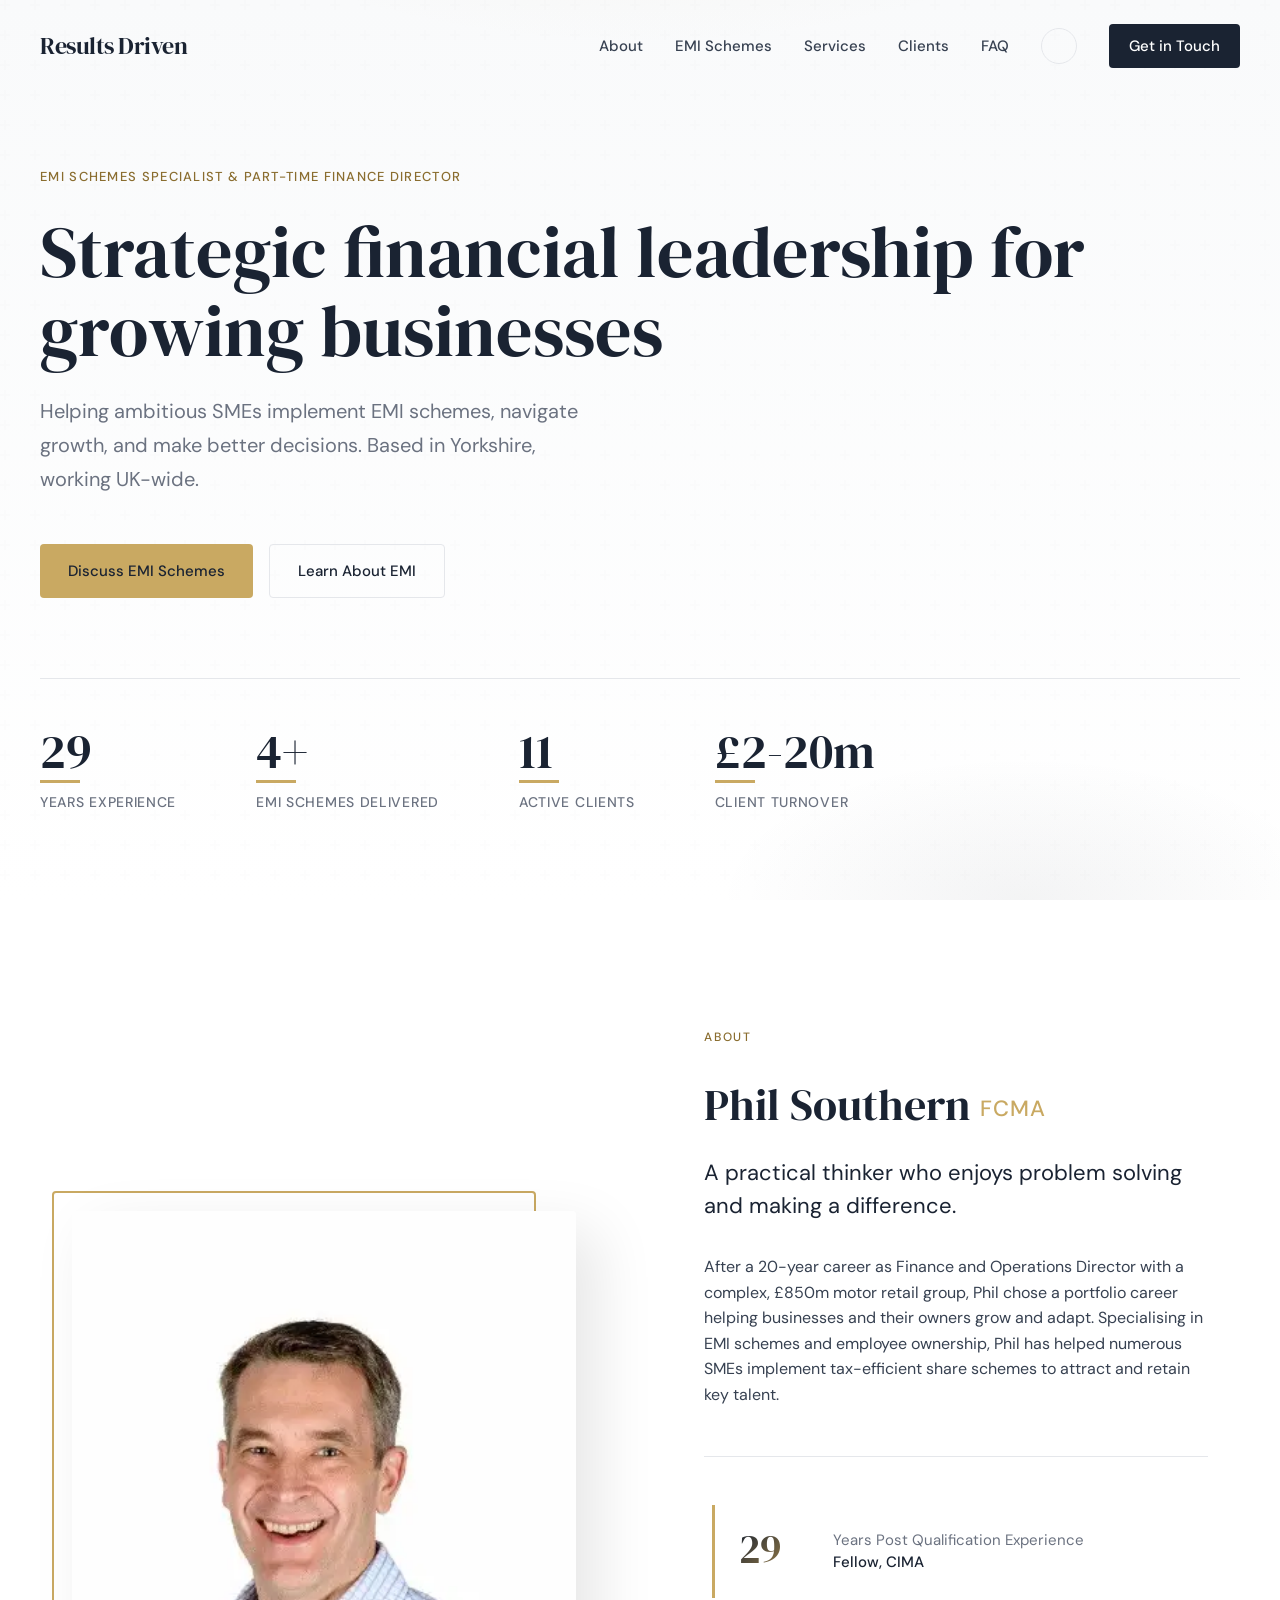
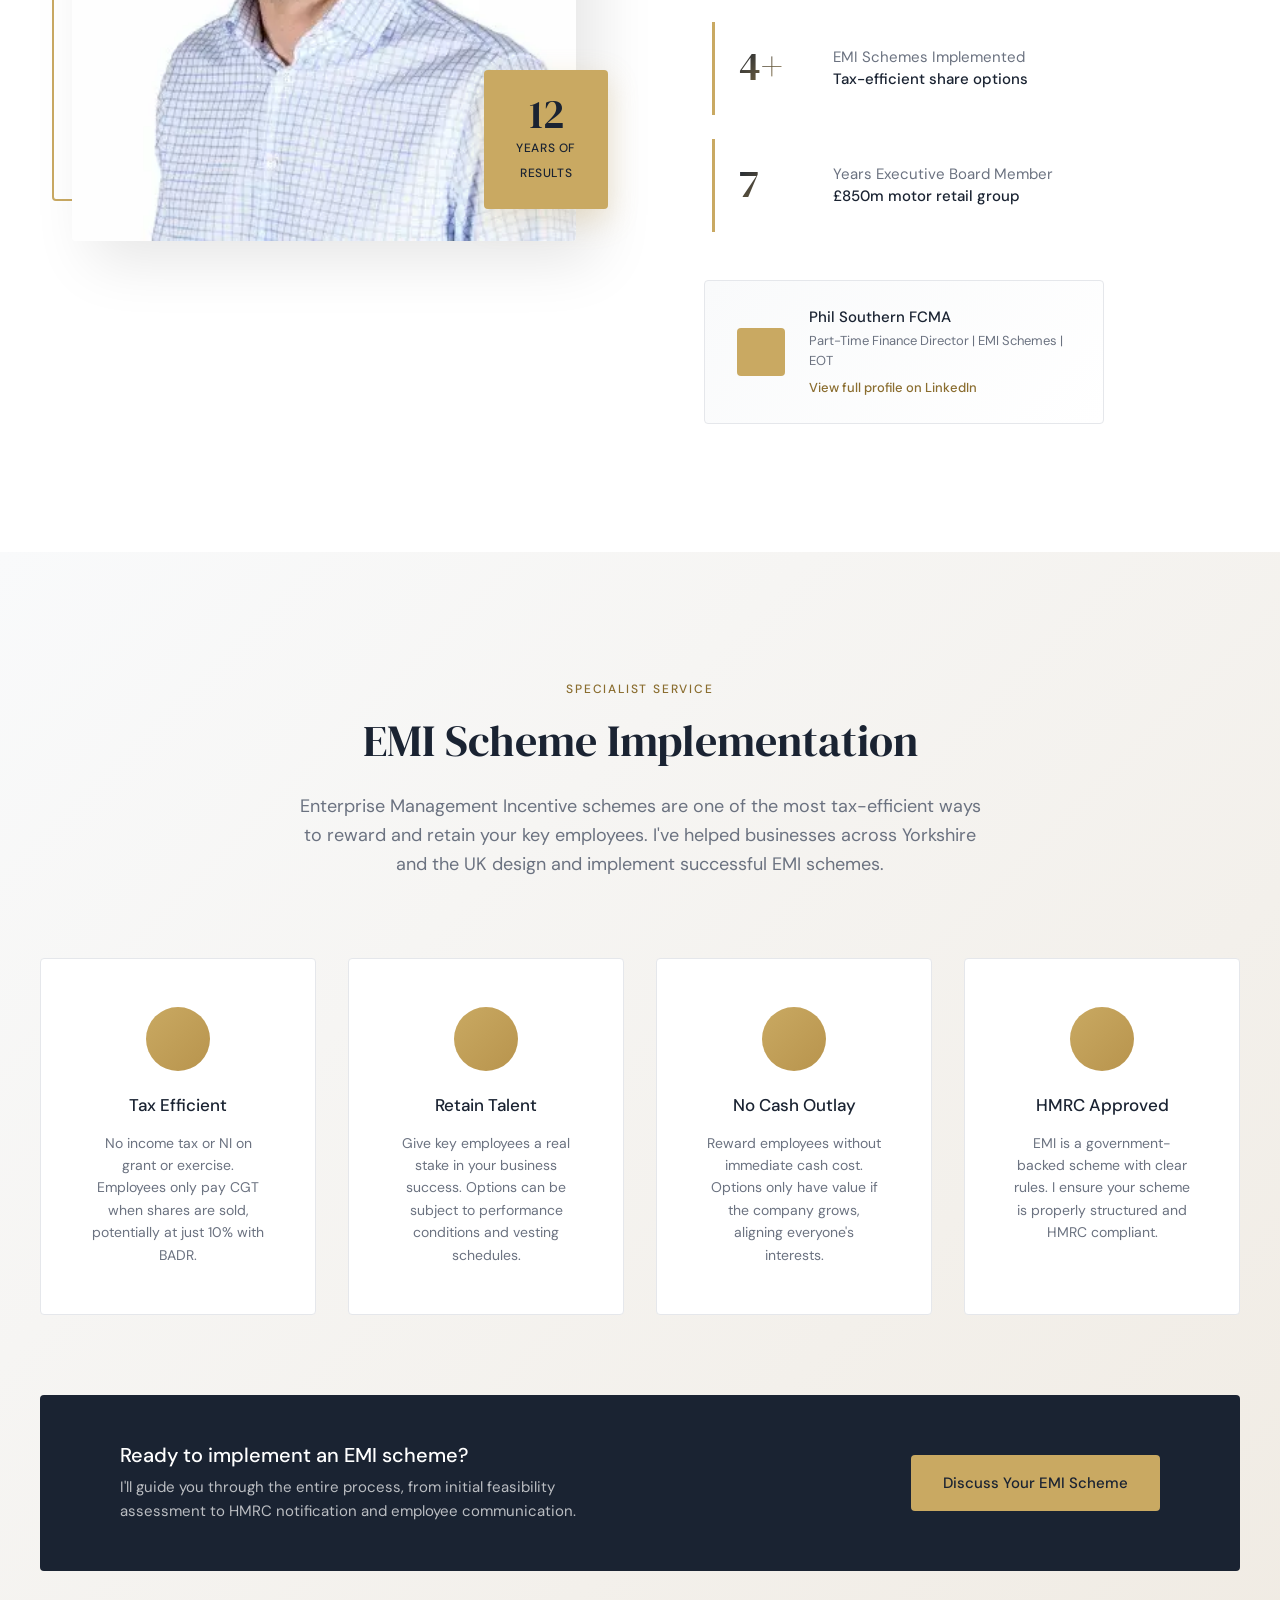
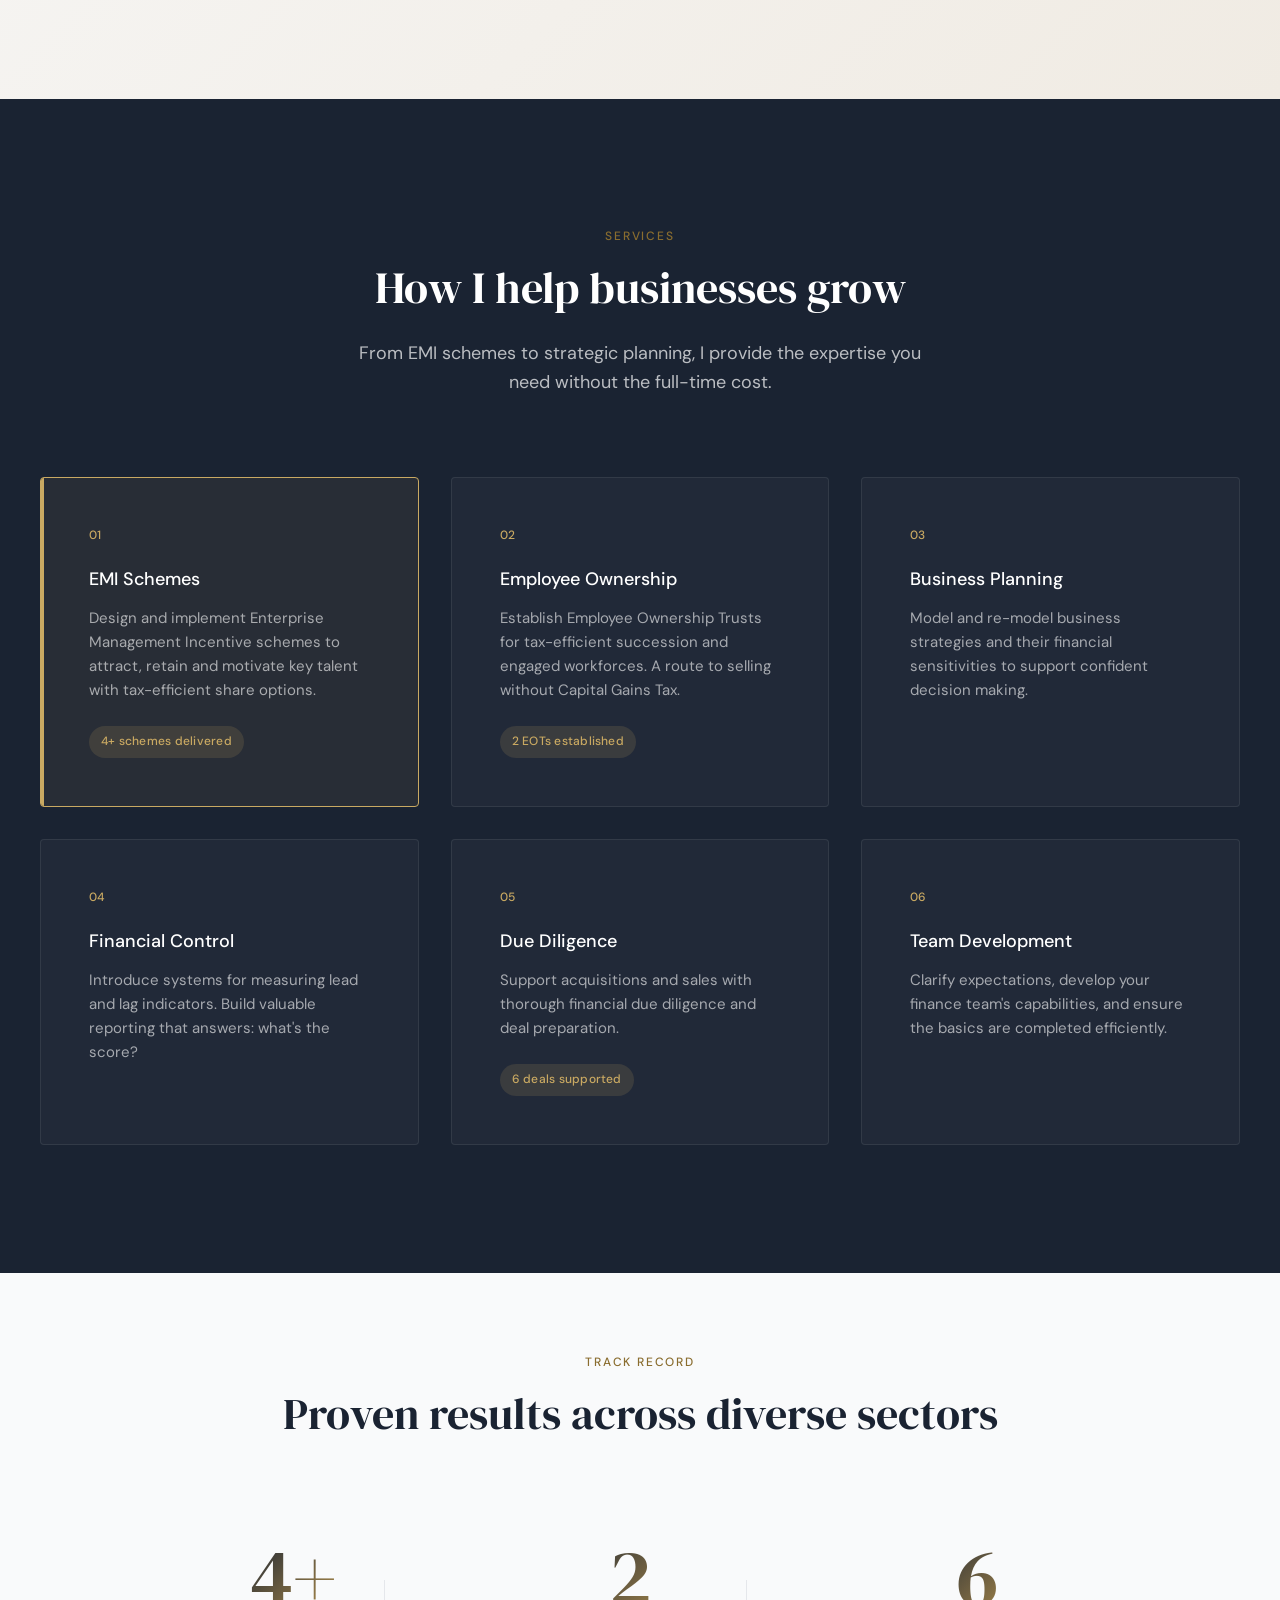
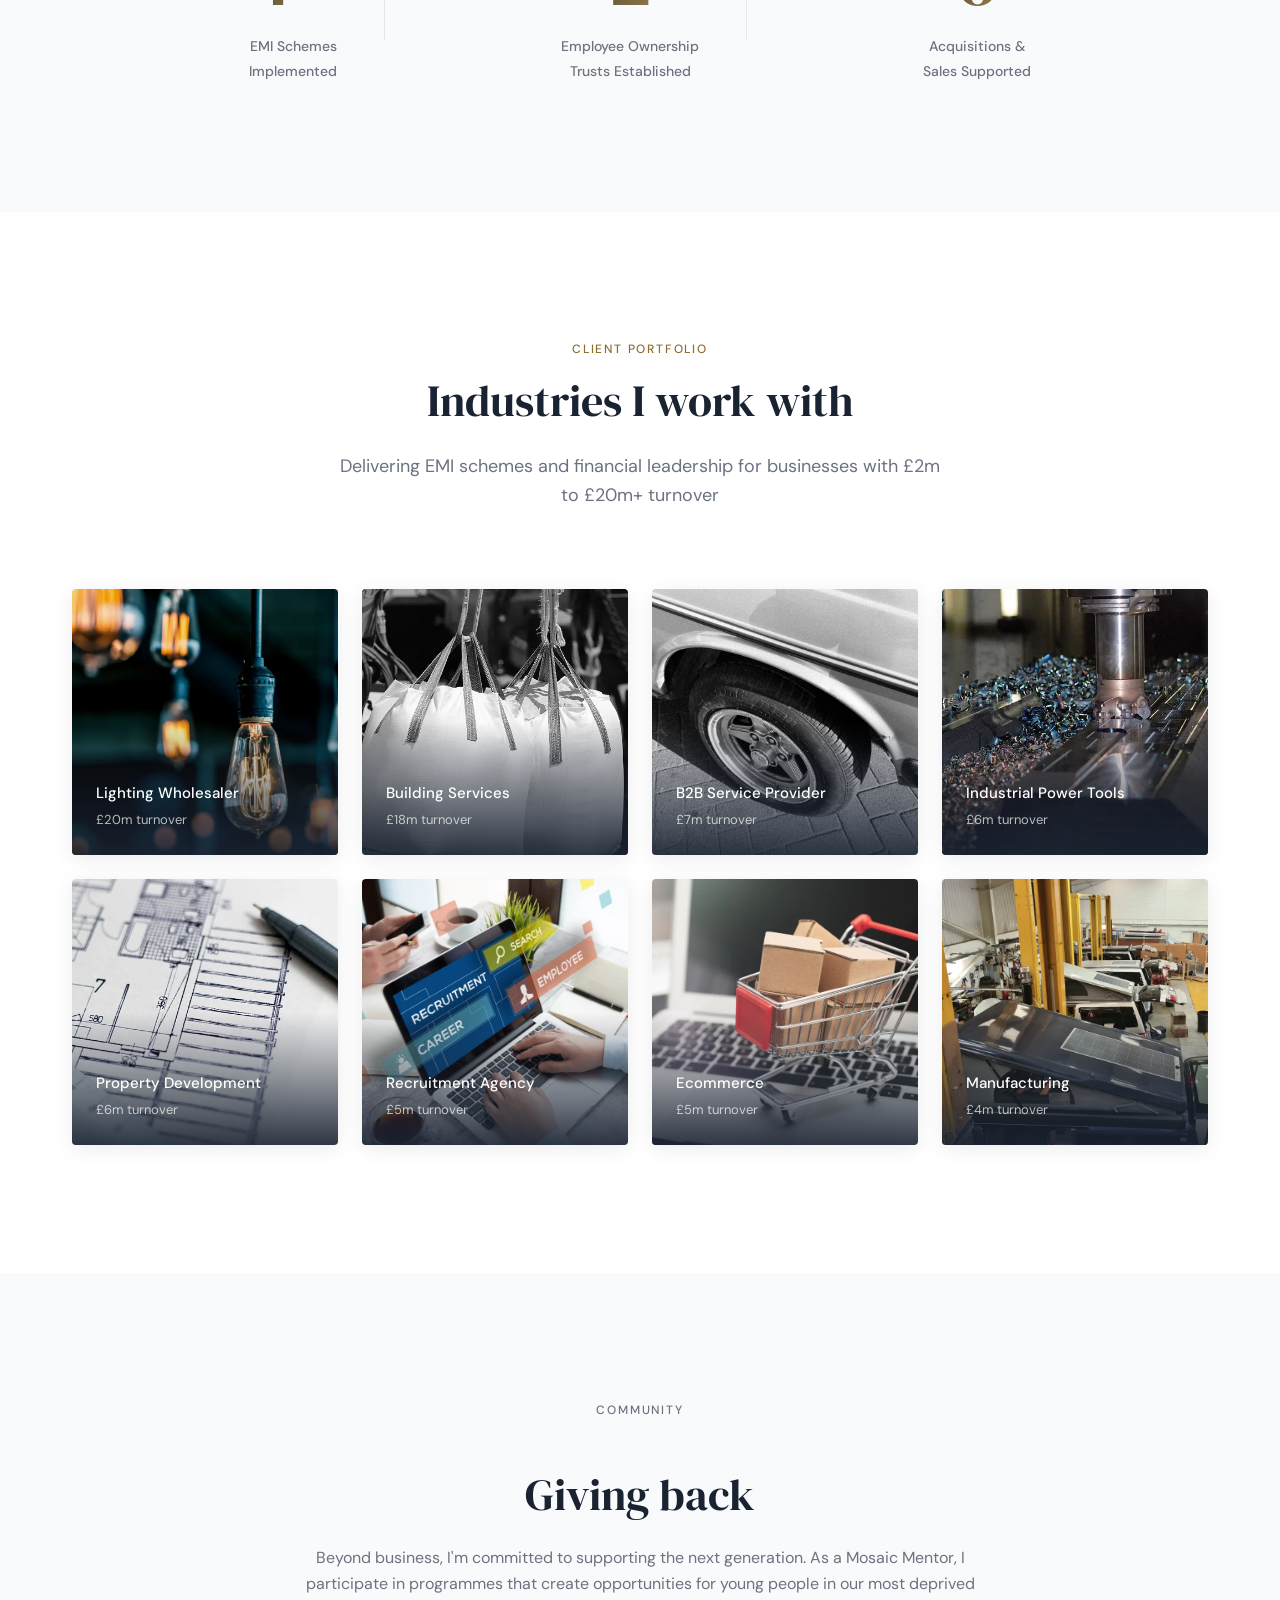
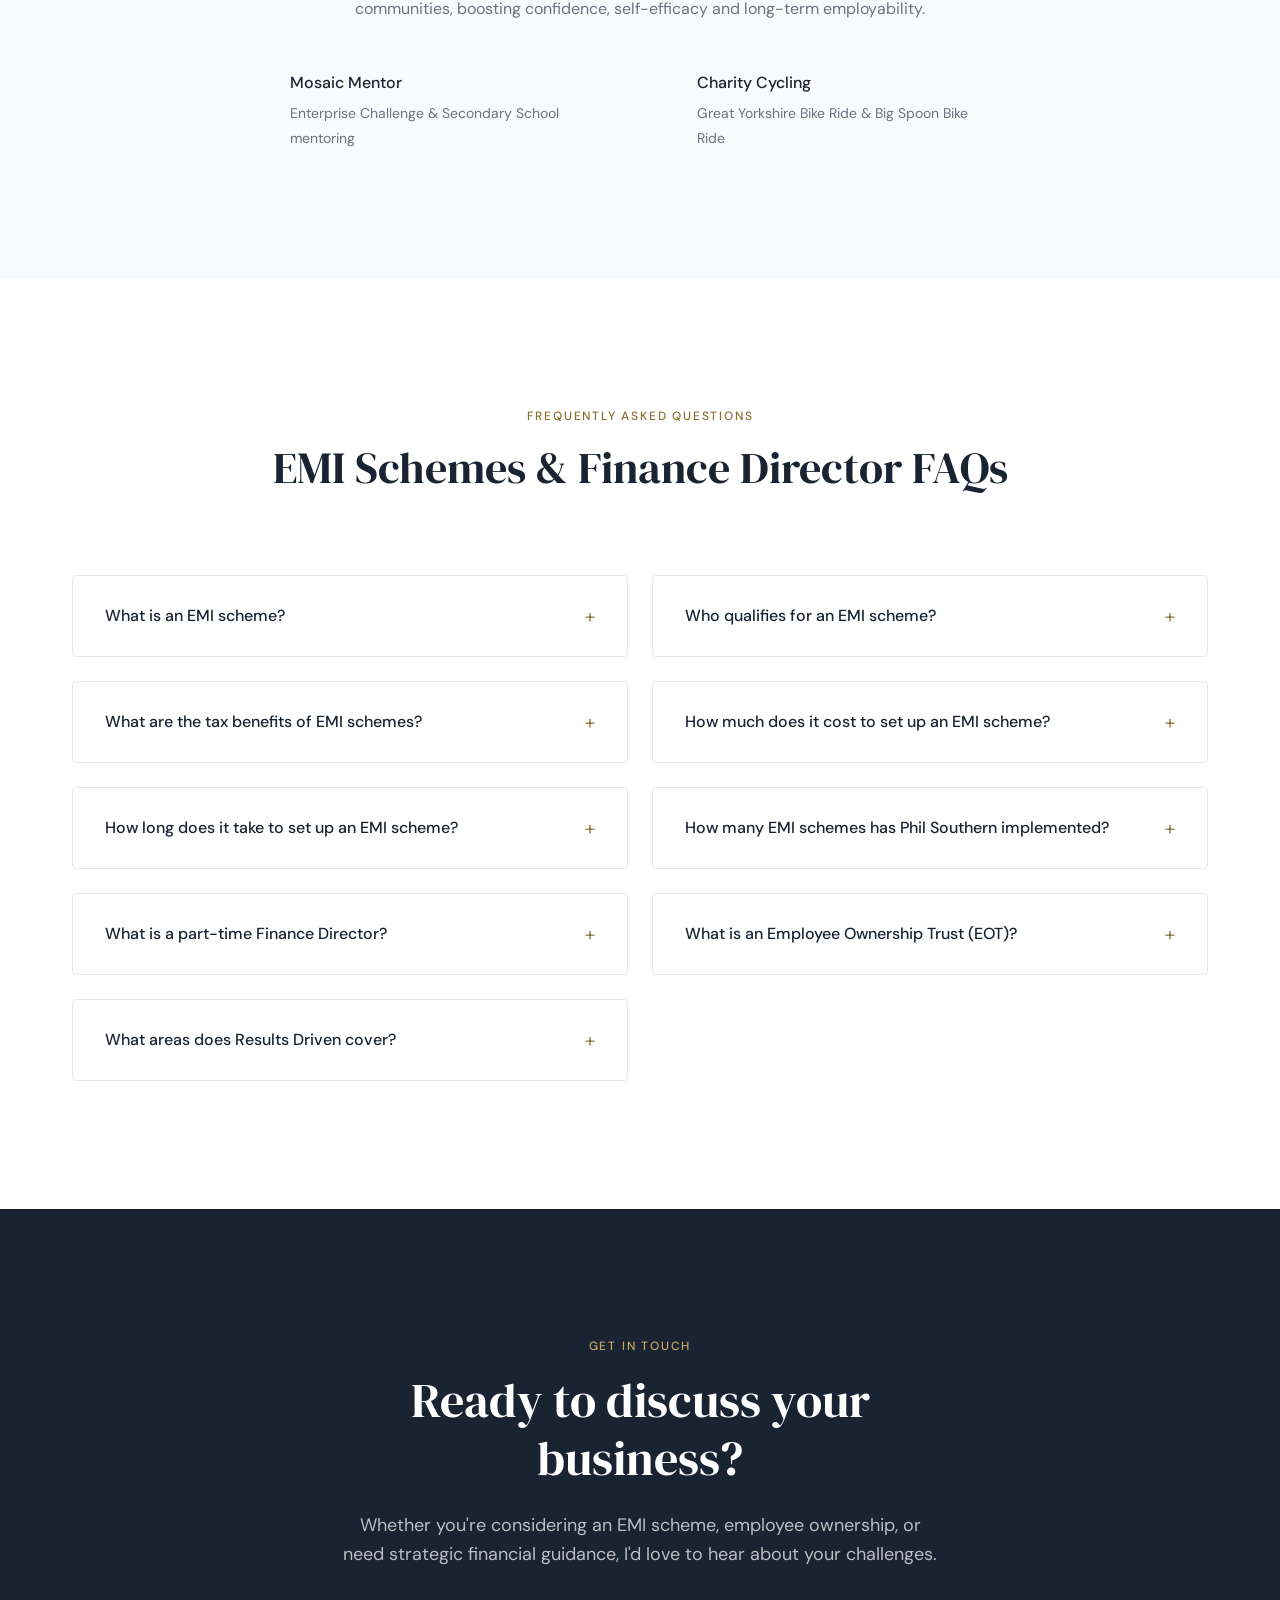
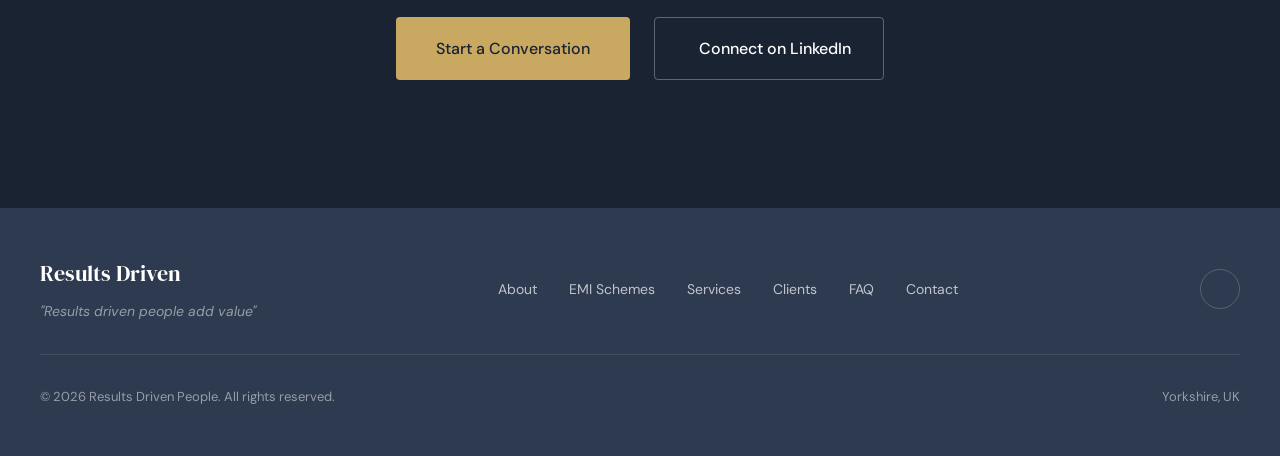
==== commit a3d11044: "Initial commit: Results Driven website with full SEO optimisation Complete single-page site for Phil" ====
--- a/index.html
+++ b/index.html
@@ -15,7 +15,7 @@
   <meta name="robots" content="index, follow, max-snippet:-1, max-image-preview:large, max-video-preview:-1">
   <meta name="googlebot" content="index, follow">
   <meta name="bingbot" content="index, follow">
-  <link rel="canonical" href="https://resultsdriven.co.uk/">
+  <link rel="canonical" href="https://www.resultsdriven.co.uk/">
   <meta name="referrer" content="no-referrer-when-downgrade">
 
   <!-- Geo Tags for Local SEO -->
@@ -25,30 +25,30 @@
   <meta name="ICBM" content="53.8008, -1.5491">
 
   <!-- Language -->
-  <link rel="alternate" hreflang="en-gb" href="https://resultsdriven.co.uk/">
-  <link rel="alternate" hreflang="en" href="https://resultsdriven.co.uk/">
-  <link rel="alternate" hreflang="x-default" href="https://resultsdriven.co.uk/">
+  <link rel="alternate" hreflang="en-gb" href="https://www.resultsdriven.co.uk/">
+  <link rel="alternate" hreflang="en" href="https://www.resultsdriven.co.uk/">
+  <link rel="alternate" hreflang="x-default" href="https://www.resultsdriven.co.uk/">
 
   <meta name="google-site-verification" content="8JpDicq7QgR9doLQiIRwoy14JyN0jGRP-KvdUMLX3b0">
 
   <!-- Open Graph / Facebook -->
   <meta property="og:type" content="website">
-  <meta property="og:url" content="https://resultsdriven.co.uk/">
+  <meta property="og:url" content="https://www.resultsdriven.co.uk/">
   <meta property="og:site_name" content="Results Driven">
   <meta property="og:title" content="EMI Schemes Expert & Part-Time Finance Director | Phil Southern FCMA">
   <meta property="og:description" content="Expert EMI scheme implementation for SMEs. 4+ schemes designed and implemented. Part-time Finance Director with 28+ years experience in Yorkshire.">
-  <meta property="og:image" content="https://resultsdriven.co.uk/assets/img/Phil.webp">
-  <meta property="og:image:width" content="1200">
-  <meta property="og:image:height" content="630">
+  <meta property="og:image" content="https://www.resultsdriven.co.uk/assets/img/Phil.webp">
+  <meta property="og:image:width" content="500">
+  <meta property="og:image:height" content="625">
   <meta property="og:image:alt" content="Phil Southern FCMA - EMI Schemes Expert">
   <meta property="og:locale" content="en_GB">
 
   <!-- Twitter -->
   <meta name="twitter:card" content="summary_large_image">
-  <meta name="twitter:url" content="https://resultsdriven.co.uk/">
+  <meta name="twitter:url" content="https://www.resultsdriven.co.uk/">
   <meta name="twitter:title" content="EMI Schemes Expert & Part-Time Finance Director | Phil Southern FCMA">
   <meta name="twitter:description" content="Expert EMI scheme implementation for SMEs. 4+ schemes designed. 28+ years experience.">
-  <meta name="twitter:image" content="https://resultsdriven.co.uk/assets/img/Phil.webp">
+  <meta name="twitter:image" content="https://www.resultsdriven.co.uk/assets/img/Phil.webp">
   <meta name="twitter:image:alt" content="Phil Southern FCMA - EMI Schemes Expert">
 
   <!-- Favicon -->
@@ -61,12 +61,46 @@
   <!-- Preconnect & Preload for Performance -->
   <link rel="preconnect" href="https://fonts.googleapis.com">
   <link rel="preconnect" href="https://fonts.gstatic.com" crossorigin>
-  <link rel="preload" href="https://fonts.googleapis.com/css2?family=DM+Sans:wght@400;500;700&family=DM+Serif+Display&display=swap" as="style">
-  <link href="https://fonts.googleapis.com/css2?family=DM+Sans:wght@400;500;700&family=DM+Serif+Display&display=swap" rel="stylesheet">
+  <link rel="preload" href="https://fonts.googleapis.com/css2?family=DM+Sans:wght@400;500;700&family=DM+Serif+Display&display=swap" as="style" fetchpriority="high">
+  <link href="https://fonts.googleapis.com/css2?family=DM+Sans:wght@400;500;700&family=DM+Serif+Display&display=swap" rel="stylesheet" media="print" onload="this.media='all'">
+  <noscript><link href="https://fonts.googleapis.com/css2?family=DM+Sans:wght@400;500;700&family=DM+Serif+Display&display=swap" rel="stylesheet"></noscript>
   <link rel="preload" href="assets/css/style.css" as="style">
 
-  <link href="vendor/bootstrap/css/bootstrap.min.css" rel="stylesheet">
-  <link href="vendor/bootstrap-icons/bootstrap-icons.css" rel="stylesheet">
+  <!-- Critical inline CSS for instant first paint -->
+  <style>
+    *,*::before,*::after{box-sizing:border-box;margin:0;padding:0}
+    html{scroll-behavior:smooth;-webkit-font-smoothing:antialiased}
+    body{font-family:'DM Sans',-apple-system,BlinkMacSystemFont,sans-serif;font-size:1rem;line-height:1.6;color:#374151;background:#fff}
+    img{max-width:100%;height:auto;display:block}
+    a{color:inherit;text-decoration:none}
+    h1,h2,h3,h4{font-family:'DM Serif Display',Georgia,serif;font-weight:400;line-height:1.2;color:#1a2332}
+    .site-nav{position:fixed;top:0;left:0;right:0;z-index:1000;padding:1.5rem 2rem;transition:all .3s ease}
+    .site-nav.nav-scrolled{background:rgba(255,255,255,.98);box-shadow:0 1px 0 #e5e7eb}
+    .nav-container{max-width:1200px;margin:0 auto;display:flex;align-items:center;justify-content:space-between}
+    .logo-text{font-family:'DM Serif Display',Georgia,serif;font-size:1.5rem;font-weight:400;color:#1a2332}
+    .nav-links{display:flex;align-items:center;gap:2rem}
+    .nav-links a{font-size:.9375rem;font-weight:500;color:#374151}
+    .nav-links .nav-cta{background:#1a2332;color:#fff;padding:.625rem 1.25rem;border-radius:4px}
+    .nav-toggle{display:none}
+    .hero{min-height:100vh;display:flex;flex-direction:column;justify-content:center;padding:8rem 2rem 3rem;position:relative;overflow:hidden}
+    .hero-content{max-width:1200px;margin:0 auto;width:100%;position:relative;z-index:1}
+    .hero-label{font-size:.8125rem;font-weight:500;letter-spacing:.1em;text-transform:uppercase;color:#8a6d2f;margin-bottom:1.5rem}
+    .hero-title{font-size:clamp(2.5rem,6vw,4.5rem);line-height:1.1;margin-bottom:1.5rem;color:#1a2332}
+    .hero-subtitle{font-size:1.25rem;color:#6b7280;max-width:540px;margin-bottom:3rem;line-height:1.7}
+    .hero-actions{display:flex;gap:1rem;flex-wrap:wrap}
+    .btn-primary,.btn-secondary{display:inline-flex;align-items:center;justify-content:center;font-family:'DM Sans',sans-serif;font-size:.9375rem;font-weight:500;padding:.875rem 1.75rem;border-radius:4px;border:none;cursor:pointer}
+    .btn-primary{background:#c9a962;color:#1a2332}
+    .btn-secondary{background:transparent;color:#1a2332;border:1px solid #e5e7eb}
+    @media(max-width:768px){.nav-toggle{display:flex;flex-direction:column;gap:6px;background:none;border:none;cursor:pointer;padding:4px}.nav-toggle span{display:block;width:24px;height:2px;background:#1a2332}.nav-links{position:fixed;top:0;left:0;right:0;bottom:0;background:#fff;flex-direction:column;justify-content:center;opacity:0;visibility:hidden}.nav-open .nav-links{opacity:1;visibility:visible}}
+  </style>
+
+  <!-- Non-critical CSS loaded async -->
+  <link href="vendor/bootstrap/css/bootstrap.min.css" rel="stylesheet" media="print" onload="this.media='all'">
+  <link href="vendor/bootstrap-icons/bootstrap-icons.css" rel="stylesheet" media="print" onload="this.media='all'">
+  <noscript>
+    <link href="vendor/bootstrap/css/bootstrap.min.css" rel="stylesheet">
+    <link href="vendor/bootstrap-icons/bootstrap-icons.css" rel="stylesheet">
+  </noscript>
   <link href="assets/css/style.css" rel="stylesheet">
 
   <!-- JSON-LD Structured Data - Enhanced for EMI Schemes -->
@@ -75,26 +109,27 @@
     "@context": "https://schema.org",
     "@graph": [
       {
-        "@type": "ProfessionalService",
-        "@id": "https://resultsdriven.co.uk/#business",
+        "@type": ["ProfessionalService", "LocalBusiness"],
+        "@id": "https://www.resultsdriven.co.uk/#business",
         "name": "Results Driven",
         "alternateName": "Results Driven People",
         "description": "Expert EMI scheme implementation and part-time Finance Director services for SMEs. Specialists in Enterprise Management Incentive schemes, Employee Ownership Trusts, and strategic financial leadership.",
-        "url": "https://resultsdriven.co.uk",
+        "url": "https://www.resultsdriven.co.uk",
         "logo": {
           "@type": "ImageObject",
-          "url": "https://resultsdriven.co.uk/assets/img/logo.webp"
-        },
-        "image": "https://resultsdriven.co.uk/assets/img/Phil.webp",
+          "url": "https://www.resultsdriven.co.uk/assets/img/logo.webp"
+        },
+        "image": "https://www.resultsdriven.co.uk/assets/img/Phil.webp",
         "foundingDate": "2014",
         "founder": {
           "@type": "Person",
-          "@id": "https://resultsdriven.co.uk/#phil-southern"
+          "@id": "https://www.resultsdriven.co.uk/#phil-southern"
         },
         "address": {
           "@type": "PostalAddress",
           "addressRegion": "Yorkshire",
-          "addressCountry": "GB"
+          "addressCountry": "GB",
+          "addressLocality": "Leeds"
         },
         "geo": {
           "@type": "GeoCoordinates",
@@ -106,9 +141,13 @@
           { "@type": "AdministrativeArea", "name": "Yorkshire" },
           { "@type": "AdministrativeArea", "name": "Leeds" },
           { "@type": "AdministrativeArea", "name": "Bradford" },
-          { "@type": "AdministrativeArea", "name": "Sheffield" }
+          { "@type": "AdministrativeArea", "name": "Sheffield" },
+          { "@type": "AdministrativeArea", "name": "Harrogate" },
+          { "@type": "AdministrativeArea", "name": "York" },
+          { "@type": "AdministrativeArea", "name": "Wakefield" }
         ],
         "priceRange": "££",
+        "email": "phil@resultsdriven.co.uk",
         "sameAs": ["https://www.linkedin.com/in/philsouthern/"],
         "knowsAbout": [
           "EMI Schemes",
@@ -116,21 +155,48 @@
           "Employee Share Schemes",
           "Employee Ownership Trusts",
           "Financial Management",
-          "Business Planning"
-        ]
+          "Business Planning",
+          "Due Diligence",
+          "Fractional CFO Services"
+        ],
+        "hasOfferCatalog": {
+          "@type": "OfferCatalog",
+          "name": "Financial Services",
+          "itemListElement": [
+            {
+              "@type": "OfferCatalog",
+              "name": "EMI Scheme Services",
+              "itemListElement": [
+                { "@type": "Offer", "itemOffered": { "@type": "Service", "name": "EMI Scheme Design & Implementation" } },
+                { "@type": "Offer", "itemOffered": { "@type": "Service", "name": "Company Valuation for EMI" } },
+                { "@type": "Offer", "itemOffered": { "@type": "Service", "name": "HMRC EMI Notification" } }
+              ]
+            },
+            {
+              "@type": "OfferCatalog",
+              "name": "Finance Director Services",
+              "itemListElement": [
+                { "@type": "Offer", "itemOffered": { "@type": "Service", "name": "Part-Time Finance Director" } },
+                { "@type": "Offer", "itemOffered": { "@type": "Service", "name": "Employee Ownership Trust Setup" } },
+                { "@type": "Offer", "itemOffered": { "@type": "Service", "name": "Business Planning & Financial Modelling" } },
+                { "@type": "Offer", "itemOffered": { "@type": "Service", "name": "Due Diligence Support" } }
+              ]
+            }
+          ]
+        }
       },
       {
         "@type": "Person",
-        "@id": "https://resultsdriven.co.uk/#phil-southern",
+        "@id": "https://www.resultsdriven.co.uk/#phil-southern",
         "name": "Phil Southern",
         "givenName": "Phil",
         "familyName": "Southern",
         "jobTitle": "Part-Time Finance Director & EMI Schemes Expert",
         "description": "Fellow of CIMA with 28+ years post-qualification experience. Expert in EMI scheme design and implementation with 4+ schemes successfully delivered. Former Executive Board Member of an £850m motor retail group.",
-        "image": "https://resultsdriven.co.uk/assets/img/Phil.webp",
-        "url": "https://resultsdriven.co.uk",
+        "image": "https://www.resultsdriven.co.uk/assets/img/Phil.webp",
+        "url": "https://www.resultsdriven.co.uk",
         "worksFor": {
-          "@id": "https://resultsdriven.co.uk/#business"
+          "@id": "https://www.resultsdriven.co.uk/#business"
         },
         "hasCredential": [
           {
@@ -154,108 +220,129 @@
       },
       {
         "@type": "Service",
-        "@id": "https://resultsdriven.co.uk/#emi-service",
+        "@id": "https://www.resultsdriven.co.uk/#emi-service",
         "name": "EMI Scheme Implementation",
         "alternateName": "Enterprise Management Incentive Scheme Services",
         "serviceType": "EMI Scheme Advisory",
         "provider": {
-          "@id": "https://resultsdriven.co.uk/#business"
+          "@id": "https://www.resultsdriven.co.uk/#business"
         },
         "description": "Expert design and implementation of EMI (Enterprise Management Incentive) schemes. EMI schemes are tax-efficient share option plans that help SMEs attract and retain key talent by giving employees a stake in the company's success. Phil Southern has successfully implemented 4+ EMI schemes for businesses across Yorkshire and the UK.",
         "areaServed": "United Kingdom",
         "audience": {
           "@type": "BusinessAudience",
           "audienceType": "SMEs with under 250 employees seeking to implement employee share schemes"
-        },
-        "hasOfferCatalog": {
-          "@type": "OfferCatalog",
-          "name": "EMI Scheme Services",
-          "itemListElement": [
-            {
-              "@type": "Offer",
-              "itemOffered": {
-                "@type": "Service",
-                "name": "EMI Scheme Design",
-                "description": "Design EMI schemes tailored to your business objectives and employee retention goals"
-              }
-            },
-            {
-              "@type": "Offer",
-              "itemOffered": {
-                "@type": "Service",
-                "name": "EMI Scheme Implementation",
-                "description": "Full implementation support including HMRC notification and documentation"
-              }
-            },
-            {
-              "@type": "Offer",
-              "itemOffered": {
-                "@type": "Service",
-                "name": "Company Valuation for EMI",
-                "description": "HMRC-agreeable company valuations for EMI option pricing"
-              }
-            }
-          ]
         }
       },
       {
         "@type": "Service",
-        "@id": "https://resultsdriven.co.uk/#fd-service",
+        "@id": "https://www.resultsdriven.co.uk/#fd-service",
         "name": "Part-Time Finance Director Services",
         "provider": {
-          "@id": "https://resultsdriven.co.uk/#business"
+          "@id": "https://www.resultsdriven.co.uk/#business"
         },
         "description": "Strategic financial leadership for SMEs without the full-time cost. Services include business planning, financial control, EMI schemes, and Employee Ownership Trusts.",
         "areaServed": "Yorkshire, United Kingdom"
       },
       {
+        "@type": "HowTo",
+        "@id": "https://www.resultsdriven.co.uk/#howto-emi",
+        "name": "How to Implement an EMI Scheme for Your Business",
+        "description": "A step-by-step guide to implementing an Enterprise Management Incentive (EMI) share option scheme for UK SMEs, from initial assessment through to HMRC approval.",
+        "totalTime": "PT12W",
+        "estimatedCost": {
+          "@type": "MonetaryAmount",
+          "currency": "GBP",
+          "value": "Varies by complexity"
+        },
+        "step": [
+          {
+            "@type": "HowToStep",
+            "position": 1,
+            "name": "Initial Feasibility Assessment",
+            "text": "Determine if your company qualifies for an EMI scheme. Your business must have gross assets under £30 million, fewer than 250 employees, and carry on a qualifying trade. We review your company structure and objectives."
+          },
+          {
+            "@type": "HowToStep",
+            "position": 2,
+            "name": "Scheme Design",
+            "text": "Design the EMI scheme to align with your business goals. This includes determining which employees to include, the number of options, vesting schedules, performance conditions, and exercise terms."
+          },
+          {
+            "@type": "HowToStep",
+            "position": 3,
+            "name": "Company Valuation",
+            "text": "Obtain an HMRC-agreeable company valuation to set the option exercise price. This can be agreed with HMRC in advance through their Shares and Assets Valuation team, providing certainty on the tax position."
+          },
+          {
+            "@type": "HowToStep",
+            "position": 4,
+            "name": "Legal Documentation",
+            "text": "Prepare the scheme rules, individual option agreements, and board resolutions. Working with specialist solicitors to ensure the documentation is watertight and HMRC compliant."
+          },
+          {
+            "@type": "HowToStep",
+            "position": 5,
+            "name": "HMRC Notification",
+            "text": "Notify HMRC of the scheme and individual option grants within the required timeframes. Late notification can result in loss of the tax advantages, so this step is critical."
+          },
+          {
+            "@type": "HowToStep",
+            "position": 6,
+            "name": "Employee Communication",
+            "text": "Communicate the scheme to participating employees, explaining how it works, the potential value, and their rights and obligations. Good communication maximises the motivational impact of the scheme."
+          }
+        ]
+      },
+      {
         "@type": "WebSite",
-        "@id": "https://resultsdriven.co.uk/#website",
-        "url": "https://resultsdriven.co.uk",
+        "@id": "https://www.resultsdriven.co.uk/#website",
+        "url": "https://www.resultsdriven.co.uk",
         "name": "Results Driven - EMI Schemes & Part-Time Finance Director",
         "publisher": {
-          "@id": "https://resultsdriven.co.uk/#business"
-        },
-        "inLanguage": "en-GB",
-        "potentialAction": {
-          "@type": "SearchAction",
-          "target": "https://resultsdriven.co.uk/?s={search_term_string}",
-          "query-input": "required name=search_term_string"
-        }
+          "@id": "https://www.resultsdriven.co.uk/#business"
+        },
+        "inLanguage": "en-GB"
       },
       {
         "@type": "WebPage",
-        "@id": "https://resultsdriven.co.uk/#webpage",
-        "url": "https://resultsdriven.co.uk/",
+        "@id": "https://www.resultsdriven.co.uk/#webpage",
+        "url": "https://www.resultsdriven.co.uk/",
         "name": "EMI Schemes Expert & Part-Time Finance Director Yorkshire",
         "isPartOf": {
-          "@id": "https://resultsdriven.co.uk/#website"
+          "@id": "https://www.resultsdriven.co.uk/#website"
         },
         "about": {
-          "@id": "https://resultsdriven.co.uk/#phil-southern"
+          "@id": "https://www.resultsdriven.co.uk/#phil-southern"
         },
         "description": "Expert EMI scheme implementation and part-time Finance Director services for SMEs in Yorkshire.",
         "inLanguage": "en-GB",
+        "datePublished": "2024-01-01",
+        "dateModified": "2026-02-19",
         "primaryImageOfPage": {
           "@type": "ImageObject",
-          "url": "https://resultsdriven.co.uk/assets/img/Phil.webp"
+          "url": "https://www.resultsdriven.co.uk/assets/img/Phil.webp"
+        },
+        "speakable": {
+          "@type": "SpeakableSpecification",
+          "cssSelector": [".hero-title", ".hero-subtitle", ".hero-label", ".about-lead", "#emi-title", ".emi-header .section-subtitle", ".faq-answer"]
         }
       },
       {
         "@type": "BreadcrumbList",
-        "@id": "https://resultsdriven.co.uk/#breadcrumb",
+        "@id": "https://www.resultsdriven.co.uk/#breadcrumb",
         "itemListElement": [
           {
             "@type": "ListItem",
             "position": 1,
             "name": "Home",
-            "item": "https://resultsdriven.co.uk/"
+            "item": "https://www.resultsdriven.co.uk/"
           }
         ]
       },
       {
         "@type": "FAQPage",
-        "@id": "https://resultsdriven.co.uk/#faq",
+        "@id": "https://www.resultsdriven.co.uk/#faq",
         "mainEntity": [
           {
             "@type": "Question",
@@ -311,6 +398,22 @@
             "acceptedAnswer": {
               "@type": "Answer",
               "text": "An Employee Ownership Trust is a tax-efficient way for business owners to transition ownership to employees. When selling to an EOT, business owners can receive the sale proceeds free of Capital Gains Tax, while employees gain a stake in the company's success. Phil Southern has established 2 EOTs for client businesses."
+            }
+          },
+          {
+            "@type": "Question",
+            "name": "How long does it take to set up an EMI scheme?",
+            "acceptedAnswer": {
+              "@type": "Answer",
+              "text": "A typical EMI scheme implementation takes 8-12 weeks from initial feasibility assessment to employee communication. The timeline includes scheme design (2-3 weeks), company valuation and HMRC agreement (3-4 weeks), legal documentation (2-3 weeks), and HMRC notification and employee communication (1-2 weeks). Phil Southern manages the entire process to keep it on track."
+            }
+          },
+          {
+            "@type": "Question",
+            "name": "What areas does Results Driven cover?",
+            "acceptedAnswer": {
+              "@type": "Answer",
+              "text": "Results Driven is based in Yorkshire and works with SMEs across the United Kingdom. Phil Southern regularly works with businesses in Leeds, Bradford, Sheffield, Harrogate, York, Wakefield, and throughout Yorkshire, as well as clients across the rest of the UK."
             }
           }
         ]
@@ -333,6 +436,7 @@
         <a href="#emi-schemes">EMI Schemes</a>
         <a href="#services">Services</a>
         <a href="#clients">Clients</a>
+        <a href="#faq">FAQ</a>
         <a href="https://www.linkedin.com/in/philsouthern/" target="_blank" rel="noopener" class="nav-linkedin" aria-label="View Phil's LinkedIn Profile"><i class="bi bi-linkedin"></i></a>
         <a href="#contact" class="nav-cta">Get in Touch</a>
       </div>
@@ -609,6 +713,72 @@
             <strong>Charity Cycling</strong>
             <span>Great Yorkshire Bike Ride & Big Spoon Bike Ride</span>
           </div>
+        </div>
+      </div>
+    </section>
+
+    <!-- FAQ Section - Visible content matching JSON-LD FAQPage schema -->
+    <section id="faq" class="faq-section" aria-labelledby="faq-title">
+      <div class="faq-container">
+        <div class="faq-header">
+          <p class="section-label">Frequently Asked Questions</p>
+          <h2 id="faq-title" class="section-title">EMI Schemes & Finance Director FAQs</h2>
+        </div>
+        <div class="faq-grid">
+          <details class="faq-item">
+            <summary class="faq-question">What is an EMI scheme?</summary>
+            <div class="faq-answer">
+              <p>An EMI (Enterprise Management Incentive) scheme is a tax-advantaged share option scheme designed for smaller companies. It allows businesses to grant share options to employees worth up to £250,000 each, with significant tax benefits. Employees pay no income tax or National Insurance on the grant or exercise of options (if exercised at market value), and only pay Capital Gains Tax when they sell the shares. For companies, it's a powerful tool to attract and retain key talent without immediate cash outlay.</p>
+            </div>
+          </details>
+          <details class="faq-item">
+            <summary class="faq-question">Who qualifies for an EMI scheme?</summary>
+            <div class="faq-answer">
+              <p>To qualify for an EMI scheme, your company must: have gross assets of £30 million or less, have fewer than 250 full-time equivalent employees, not be controlled by another company, and carry on a qualifying trade (most trading activities qualify, but some like banking and property development don't). Employees must work at least 25 hours per week or 75% of their working time for your company.</p>
+            </div>
+          </details>
+          <details class="faq-item">
+            <summary class="faq-question">What are the tax benefits of EMI schemes?</summary>
+            <div class="faq-answer">
+              <p>EMI schemes offer significant tax advantages: no income tax or NI on grant of options, no income tax or NI on exercise (if at market value), and Capital Gains Tax only applies when shares are sold. Business Asset Disposal Relief may reduce CGT to just 10% on the first £1 million of gains. For employers, the costs of setting up an EMI scheme are tax deductible, and a corporation tax deduction may be available when options are exercised.</p>
+            </div>
+          </details>
+          <details class="faq-item">
+            <summary class="faq-question">How much does it cost to set up an EMI scheme?</summary>
+            <div class="faq-answer">
+              <p>EMI scheme setup costs vary depending on complexity, but typically include: company valuation (often agreed with HMRC in advance), legal documentation, scheme design and planning, and HMRC notification. I provide end-to-end EMI scheme implementation, working with your existing advisors to ensure a cost-effective and properly structured scheme.</p>
+            </div>
+          </details>
+          <details class="faq-item">
+            <summary class="faq-question">How long does it take to set up an EMI scheme?</summary>
+            <div class="faq-answer">
+              <p>A typical EMI scheme implementation takes 8-12 weeks from initial feasibility assessment to employee communication. The timeline includes scheme design (2-3 weeks), company valuation and HMRC agreement (3-4 weeks), legal documentation (2-3 weeks), and HMRC notification and employee communication (1-2 weeks). I manage the entire process to keep it on track.</p>
+            </div>
+          </details>
+          <details class="faq-item">
+            <summary class="faq-question">How many EMI schemes has Phil Southern implemented?</summary>
+            <div class="faq-answer">
+              <p>Phil Southern has successfully designed and implemented 4+ EMI schemes for SMEs across Yorkshire and the UK. His experience covers businesses from £2m to £20m turnover across various sectors including manufacturing, professional services, and technology. Each scheme is tailored to the company's specific objectives around talent retention, succession planning, and employee motivation.</p>
+            </div>
+          </details>
+          <details class="faq-item">
+            <summary class="faq-question">What is a part-time Finance Director?</summary>
+            <div class="faq-answer">
+              <p>A part-time Finance Director (also known as a fractional CFO) provides senior financial leadership to businesses on a flexible basis, typically 1-3 days per week. This gives SMEs access to experienced financial expertise - including EMI scheme implementation, business planning, and financial control - without the cost of a full-time hire.</p>
+            </div>
+          </details>
+          <details class="faq-item">
+            <summary class="faq-question">What is an Employee Ownership Trust (EOT)?</summary>
+            <div class="faq-answer">
+              <p>An Employee Ownership Trust is a tax-efficient way for business owners to transition ownership to employees. When selling to an EOT, business owners can receive the sale proceeds free of Capital Gains Tax, while employees gain a stake in the company's success. I have established 2 EOTs for client businesses.</p>
+            </div>
+          </details>
+          <details class="faq-item">
+            <summary class="faq-question">What areas does Results Driven cover?</summary>
+            <div class="faq-answer">
+              <p>Results Driven is based in Yorkshire and works with SMEs across the United Kingdom. I regularly work with businesses in Leeds, Bradford, Sheffield, Harrogate, York, Wakefield, and throughout Yorkshire, as well as clients across the rest of the UK.</p>
+            </div>
+          </details>
         </div>
       </div>
     </section>
@@ -642,6 +812,7 @@
         <a href="#emi-schemes">EMI Schemes</a>
         <a href="#services">Services</a>
         <a href="#clients">Clients</a>
+        <a href="#faq">FAQ</a>
         <a href="#contact">Contact</a>
       </nav>
       <a href="https://www.linkedin.com/in/philsouthern/" target="_blank" rel="noopener" class="footer-linkedin" aria-label="LinkedIn">
@@ -649,7 +820,7 @@
       </a>
     </div>
     <div class="footer-bottom">
-      <p>&copy; <span class="dynamic-copyright-year">2025</span> Results Driven People. All rights reserved.</p>
+      <p>&copy; <span class="dynamic-copyright-year">2026</span> Results Driven People. All rights reserved.</p>
       <p class="footer-credit">Yorkshire, UK</p>
     </div>
   </footer>
--- a/assets/css/style.css
+++ b/assets/css/style.css
@@ -0,0 +1,1409 @@
+/* Results Driven - Modern Professional Stylesheet */
+
+:root {
+  --color-primary: #1a2332;
+  --color-secondary: #2d3a4f;
+  --color-accent: #c9a962;
+  --color-accent-dark: #b8944d;
+  --color-accent-text: #8a6d2f;
+  --color-text: #374151;
+  --color-text-light: #6b7280;
+  --color-white: #ffffff;
+  --color-off-white: #f9fafb;
+  --color-border: #e5e7eb;
+
+  --font-sans: 'DM Sans', -apple-system, BlinkMacSystemFont, sans-serif;
+  --font-serif: 'DM Serif Display', Georgia, serif;
+
+  --spacing-xs: 0.5rem;
+  --spacing-sm: 1rem;
+  --spacing-md: 1.5rem;
+  --spacing-lg: 2rem;
+  --spacing-xl: 3rem;
+  --spacing-2xl: 5rem;
+  --spacing-3xl: 8rem;
+
+  --max-width: 1200px;
+  --border-radius: 4px;
+}
+
+/* Reset & Base */
+*, *::before, *::after {
+  box-sizing: border-box;
+  margin: 0;
+  padding: 0;
+}
+
+html {
+  scroll-behavior: smooth;
+  -webkit-font-smoothing: antialiased;
+  -moz-osx-font-smoothing: grayscale;
+}
+
+body {
+  font-family: var(--font-sans);
+  font-size: 1rem;
+  line-height: 1.6;
+  color: var(--color-text);
+  background: var(--color-white);
+}
+
+img {
+  max-width: 100%;
+  height: auto;
+  display: block;
+}
+
+a {
+  color: inherit;
+  text-decoration: none;
+}
+
+/* Typography */
+h1, h2, h3, h4 {
+  font-family: var(--font-serif);
+  font-weight: 400;
+  line-height: 1.2;
+  color: var(--color-primary);
+}
+
+.section-label {
+  font-size: 0.75rem;
+  font-weight: 500;
+  letter-spacing: 0.15em;
+  text-transform: uppercase;
+  color: var(--color-accent-text);
+  margin-bottom: var(--spacing-sm);
+}
+
+.section-title {
+  font-size: clamp(2rem, 4vw, 2.75rem);
+  margin-bottom: var(--spacing-md);
+}
+
+.section-subtitle {
+  font-size: 1.125rem;
+  color: var(--color-text-light);
+  max-width: 600px;
+}
+
+/* Buttons */
+.btn-primary,
+.btn-secondary,
+.btn-outline,
+.btn-large {
+  display: inline-flex;
+  align-items: center;
+  justify-content: center;
+  font-family: var(--font-sans);
+  font-size: 0.9375rem;
+  font-weight: 500;
+  padding: 0.875rem 1.75rem;
+  border-radius: var(--border-radius);
+  transition: all 0.2s ease;
+  cursor: pointer;
+  border: none;
+}
+
+.btn-primary {
+  background: var(--color-accent);
+  color: var(--color-primary);
+}
+
+.btn-primary:hover {
+  background: var(--color-accent-dark);
+}
+
+.btn-secondary {
+  background: transparent;
+  color: var(--color-primary);
+  border: 1px solid var(--color-border);
+}
+
+.btn-secondary:hover {
+  border-color: var(--color-primary);
+}
+
+.btn-outline {
+  background: transparent;
+  color: var(--color-white);
+  border: 1px solid rgba(255,255,255,0.3);
+}
+
+.btn-outline:hover {
+  background: rgba(255,255,255,0.1);
+  border-color: rgba(255,255,255,0.5);
+}
+
+.btn-large {
+  background: var(--color-accent);
+  color: var(--color-primary);
+  font-size: 1rem;
+  padding: 1.125rem 2.5rem;
+}
+
+.btn-large:hover {
+  background: var(--color-accent-dark);
+  transform: translateY(-2px);
+  box-shadow: 0 6px 20px rgba(201, 169, 98, 0.3);
+}
+
+.btn-primary:hover {
+  transform: translateY(-2px);
+  box-shadow: 0 4px 12px rgba(201, 169, 98, 0.25);
+}
+
+/* Navigation */
+.site-nav {
+  position: fixed;
+  top: 0;
+  left: 0;
+  right: 0;
+  z-index: 1000;
+  padding: var(--spacing-md) var(--spacing-lg);
+  transition: all 0.3s ease;
+}
+
+.site-nav.nav-scrolled {
+  background: rgba(255,255,255,0.98);
+  box-shadow: 0 1px 0 var(--color-border);
+}
+
+.nav-container {
+  max-width: var(--max-width);
+  margin: 0 auto;
+  display: flex;
+  align-items: center;
+  justify-content: space-between;
+}
+
+.nav-logo {
+  display: flex;
+  align-items: center;
+}
+
+.logo-text {
+  font-family: var(--font-serif);
+  font-size: 1.5rem;
+  font-weight: 400;
+  color: var(--color-primary);
+  letter-spacing: -0.02em;
+}
+
+.nav-links {
+  display: flex;
+  align-items: center;
+  gap: var(--spacing-lg);
+}
+
+.nav-links a {
+  font-size: 0.9375rem;
+  font-weight: 500;
+  color: var(--color-text);
+  transition: color 0.2s;
+}
+
+.nav-links a:hover {
+  color: var(--color-primary);
+}
+
+.nav-links .nav-cta {
+  background: var(--color-primary);
+  color: var(--color-white);
+  padding: 0.625rem 1.25rem;
+  border-radius: var(--border-radius);
+}
+
+.nav-links .nav-cta:hover {
+  background: var(--color-secondary);
+}
+
+.nav-linkedin {
+  display: flex;
+  align-items: center;
+  justify-content: center;
+  width: 36px;
+  height: 36px;
+  border-radius: 50%;
+  background: transparent;
+  border: 1px solid var(--color-border);
+  transition: all 0.2s;
+}
+
+.nav-linkedin:hover {
+  background: var(--color-accent);
+  border-color: var(--color-accent);
+  color: var(--color-primary);
+}
+
+.nav-linkedin i {
+  font-size: 1rem;
+}
+
+.nav-toggle {
+  display: none;
+  flex-direction: column;
+  gap: 6px;
+  background: none;
+  border: none;
+  cursor: pointer;
+  padding: 4px;
+}
+
+.nav-toggle span {
+  display: block;
+  width: 24px;
+  height: 2px;
+  background: var(--color-primary);
+  transition: all 0.3s;
+}
+
+/* Hero */
+.hero {
+  min-height: 100vh;
+  display: flex;
+  flex-direction: column;
+  justify-content: center;
+  padding: var(--spacing-3xl) var(--spacing-lg) var(--spacing-xl);
+  background: linear-gradient(135deg, var(--color-off-white) 0%, var(--color-white) 100%);
+}
+
+.hero-content {
+  max-width: var(--max-width);
+  margin: 0 auto;
+  width: 100%;
+}
+
+.hero-label {
+  font-size: 0.8125rem;
+  font-weight: 500;
+  letter-spacing: 0.1em;
+  text-transform: uppercase;
+  color: var(--color-accent-text);
+  margin-bottom: var(--spacing-md);
+}
+
+.hero-title {
+  font-size: clamp(2.5rem, 6vw, 4.5rem);
+  line-height: 1.1;
+  margin-bottom: var(--spacing-md);
+  color: var(--color-primary);
+}
+
+.hero-subtitle {
+  font-size: 1.25rem;
+  color: var(--color-text-light);
+  max-width: 540px;
+  margin-bottom: var(--spacing-xl);
+  line-height: 1.7;
+}
+
+.hero-actions {
+  display: flex;
+  gap: var(--spacing-sm);
+  flex-wrap: wrap;
+}
+
+.hero-stats {
+  max-width: var(--max-width);
+  margin: var(--spacing-2xl) auto 0;
+  width: 100%;
+  display: flex;
+  gap: var(--spacing-2xl);
+  padding-top: var(--spacing-xl);
+  border-top: 1px solid var(--color-border);
+}
+
+.stat {
+  display: flex;
+  flex-direction: column;
+  gap: 0.25rem;
+}
+
+.stat-number {
+  font-family: var(--font-serif);
+  font-size: 3rem;
+  color: var(--color-primary);
+  line-height: 1;
+  position: relative;
+  display: inline-block;
+}
+
+.stat-number::after {
+  content: '';
+  position: absolute;
+  bottom: -8px;
+  left: 0;
+  width: 40px;
+  height: 3px;
+  background: var(--color-accent);
+}
+
+.stat-label {
+  font-size: 0.875rem;
+  color: var(--color-text-light);
+  margin-top: 0.75rem;
+  text-transform: uppercase;
+  letter-spacing: 0.05em;
+  font-weight: 500;
+}
+
+/* About */
+.about {
+  display: grid;
+  grid-template-columns: 1fr 1fr;
+  gap: var(--spacing-3xl);
+  max-width: var(--max-width);
+  margin: 0 auto;
+  padding: var(--spacing-3xl) var(--spacing-lg);
+  align-items: center;
+}
+
+.about-image {
+  position: relative;
+}
+
+.about-image::before {
+  content: '';
+  position: absolute;
+  top: -20px;
+  left: -20px;
+  right: 40px;
+  bottom: 40px;
+  border: 2px solid var(--color-accent);
+  border-radius: var(--border-radius);
+  z-index: -1;
+}
+
+.about-image img {
+  width: 100%;
+  aspect-ratio: 4/5;
+  object-fit: cover;
+  border-radius: var(--border-radius);
+  box-shadow: 20px 20px 60px rgba(0,0,0,0.1);
+}
+
+.about-badge {
+  position: absolute;
+  bottom: var(--spacing-lg);
+  right: calc(var(--spacing-lg) * -1);
+  background: var(--color-accent);
+  color: var(--color-primary);
+  padding: var(--spacing-md) var(--spacing-lg);
+  text-align: center;
+  border-radius: var(--border-radius);
+  box-shadow: 0 10px 30px rgba(201, 169, 98, 0.3);
+}
+
+.badge-number {
+  display: block;
+  font-family: var(--font-serif);
+  font-size: 2.5rem;
+  line-height: 1;
+}
+
+.badge-text {
+  font-size: 0.75rem;
+  font-weight: 500;
+  text-transform: uppercase;
+  letter-spacing: 0.05em;
+  line-height: 1.4;
+}
+
+.about-lead {
+  font-size: 1.375rem;
+  color: var(--color-primary);
+  margin-bottom: var(--spacing-md);
+  line-height: 1.5;
+}
+
+.about-content p {
+  margin-bottom: var(--spacing-lg);
+}
+
+.credentials {
+  display: flex;
+  flex-direction: column;
+  gap: var(--spacing-md);
+  margin-top: var(--spacing-xl);
+  padding-top: var(--spacing-xl);
+  border-top: 1px solid var(--color-border);
+}
+
+.credential {
+  display: flex;
+  align-items: flex-start;
+  gap: var(--spacing-md);
+  padding: var(--spacing-md) 0;
+  border-left: 3px solid var(--color-accent);
+  padding-left: var(--spacing-md);
+  margin-left: var(--spacing-xs);
+}
+
+.credential-number {
+  font-family: var(--font-serif);
+  font-size: 2.5rem;
+  color: var(--color-primary);
+  line-height: 1;
+  min-width: 70px;
+  background: linear-gradient(135deg, var(--color-primary) 0%, var(--color-accent-dark) 100%);
+  -webkit-background-clip: text;
+  -webkit-text-fill-color: transparent;
+  background-clip: text;
+}
+
+.credential-text {
+  font-size: 0.9375rem;
+  color: var(--color-text-light);
+  line-height: 1.5;
+}
+
+.credential-text strong {
+  display: block;
+  color: var(--color-primary);
+  font-weight: 500;
+}
+
+/* LinkedIn Connect Button */
+.linkedin-connect {
+  display: inline-flex;
+  align-items: center;
+  gap: 0.75rem;
+  margin-top: var(--spacing-xl);
+  padding: 0.875rem 1.5rem;
+  background: #0a66c2;
+  color: var(--color-white);
+  border-radius: var(--border-radius);
+  font-size: 0.9375rem;
+  font-weight: 500;
+  transition: all 0.2s;
+}
+
+.linkedin-connect:hover {
+  background: #004182;
+  transform: translateY(-2px);
+  box-shadow: 0 4px 12px rgba(10, 102, 194, 0.3);
+}
+
+.linkedin-connect i {
+  font-size: 1.125rem;
+}
+
+/* Services */
+.services {
+  background: var(--color-primary);
+  color: var(--color-white);
+  padding: var(--spacing-3xl) var(--spacing-lg);
+}
+
+.services-header {
+  max-width: var(--max-width);
+  margin: 0 auto var(--spacing-2xl);
+  text-align: center;
+}
+
+.services .section-title {
+  color: var(--color-white);
+}
+
+.services .section-subtitle {
+  color: rgba(255,255,255,0.7);
+  margin: 0 auto;
+}
+
+.services-grid {
+  max-width: var(--max-width);
+  margin: 0 auto;
+  display: grid;
+  grid-template-columns: repeat(3, 1fr);
+  gap: var(--spacing-lg);
+}
+
+.service-card {
+  background: rgba(255,255,255,0.03);
+  padding: var(--spacing-xl);
+  border-radius: var(--border-radius);
+  border: 1px solid rgba(255,255,255,0.08);
+  transition: all 0.3s ease;
+  position: relative;
+  overflow: hidden;
+}
+
+.service-card::before {
+  content: '';
+  position: absolute;
+  top: 0;
+  left: 0;
+  width: 3px;
+  height: 0;
+  background: var(--color-accent);
+  transition: height 0.3s ease;
+}
+
+.service-card:hover {
+  background: rgba(255,255,255,0.06);
+  border-color: rgba(255,255,255,0.15);
+  transform: translateY(-4px);
+}
+
+.service-card:hover::before {
+  height: 100%;
+}
+
+.service-number {
+  font-size: 0.75rem;
+  font-weight: 500;
+  color: var(--color-accent);
+  margin-bottom: var(--spacing-md);
+  display: block;
+}
+
+.service-card h3 {
+  font-family: var(--font-sans);
+  font-size: 1.125rem;
+  font-weight: 500;
+  color: var(--color-white);
+  margin-bottom: var(--spacing-sm);
+}
+
+.service-card p {
+  font-size: 0.9375rem;
+  color: rgba(255,255,255,0.6);
+  line-height: 1.6;
+}
+
+.services-cta {
+  max-width: var(--max-width);
+  margin: var(--spacing-2xl) auto 0;
+  text-align: center;
+  padding-top: var(--spacing-xl);
+  border-top: 1px solid rgba(255,255,255,0.1);
+}
+
+.services-cta p {
+  color: rgba(255,255,255,0.6);
+  margin-bottom: var(--spacing-md);
+}
+
+/* Track Record */
+.track-record {
+  background: var(--color-off-white);
+  padding: var(--spacing-2xl) var(--spacing-lg);
+}
+
+.track-record-content {
+  max-width: var(--max-width);
+  margin: 0 auto var(--spacing-xl);
+  text-align: center;
+}
+
+.track-record-stats {
+  max-width: var(--max-width);
+  margin: 0 auto;
+  display: flex;
+  justify-content: center;
+  gap: var(--spacing-3xl);
+}
+
+.track-stat {
+  text-align: center;
+  padding: var(--spacing-xl);
+  position: relative;
+}
+
+.track-stat:not(:last-child)::after {
+  content: '';
+  position: absolute;
+  right: 0;
+  top: 50%;
+  transform: translateY(-50%);
+  width: 1px;
+  height: 60px;
+  background: var(--color-border);
+}
+
+.track-number {
+  display: block;
+  font-family: var(--font-serif);
+  font-size: 5rem;
+  color: var(--color-primary);
+  line-height: 1;
+  margin-bottom: var(--spacing-sm);
+  background: linear-gradient(135deg, var(--color-primary) 0%, var(--color-accent-dark) 100%);
+  -webkit-background-clip: text;
+  -webkit-text-fill-color: transparent;
+  background-clip: text;
+}
+
+.track-label {
+  font-size: 0.875rem;
+  color: var(--color-text-light);
+  line-height: 1.5;
+  font-weight: 500;
+}
+
+/* Clients */
+.clients {
+  padding: var(--spacing-3xl) var(--spacing-lg);
+  max-width: var(--max-width);
+  margin: 0 auto;
+}
+
+.clients-header {
+  text-align: center;
+  margin-bottom: var(--spacing-2xl);
+}
+
+.clients-header .section-subtitle {
+  margin: 0 auto;
+}
+
+.clients-grid {
+  display: grid;
+  grid-template-columns: repeat(4, 1fr);
+  gap: var(--spacing-md);
+}
+
+.client-card {
+  position: relative;
+  overflow: hidden;
+  border-radius: var(--border-radius);
+  aspect-ratio: 1;
+  box-shadow: 0 4px 20px rgba(0,0,0,0.08);
+}
+
+.client-card img {
+  width: 100%;
+  height: 100%;
+  object-fit: cover;
+  transition: transform 0.5s ease;
+}
+
+.client-card:hover img {
+  transform: scale(1.08);
+}
+
+.client-card::after {
+  content: '';
+  position: absolute;
+  inset: 0;
+  background: linear-gradient(to top, rgba(26, 35, 50, 0.9) 0%, rgba(26, 35, 50, 0) 50%);
+  pointer-events: none;
+}
+
+.client-info {
+  position: absolute;
+  bottom: 0;
+  left: 0;
+  right: 0;
+  padding: var(--spacing-md);
+  color: var(--color-white);
+  z-index: 1;
+}
+
+.client-info h3 {
+  font-family: var(--font-sans);
+  font-size: 0.9375rem;
+  font-weight: 500;
+  color: var(--color-white);
+  margin-bottom: 0.25rem;
+}
+
+.client-info span {
+  font-size: 0.8125rem;
+  color: rgba(255,255,255,0.7);
+}
+
+/* Community */
+.community {
+  background: var(--color-off-white);
+  padding: var(--spacing-3xl) var(--spacing-lg);
+}
+
+.community-content {
+  max-width: 700px;
+  margin: 0 auto;
+  text-align: center;
+}
+
+.community-content p {
+  color: var(--color-text-light);
+  margin-bottom: var(--spacing-xl);
+}
+
+.community-highlights {
+  display: flex;
+  justify-content: center;
+  gap: var(--spacing-2xl);
+}
+
+.highlight {
+  text-align: left;
+}
+
+.highlight strong {
+  display: block;
+  font-weight: 500;
+  color: var(--color-primary);
+  margin-bottom: 0.25rem;
+}
+
+.highlight span {
+  font-size: 0.875rem;
+  color: var(--color-text-light);
+}
+
+/* Contact */
+.contact {
+  background: var(--color-primary);
+  padding: var(--spacing-3xl) var(--spacing-lg);
+  text-align: center;
+}
+
+.contact-content {
+  max-width: 600px;
+  margin: 0 auto;
+}
+
+.contact .section-label {
+  color: var(--color-accent);
+}
+
+.contact-title {
+  font-size: clamp(2rem, 4vw, 3rem);
+  color: var(--color-white);
+  margin-bottom: var(--spacing-md);
+}
+
+.contact-subtitle {
+  font-size: 1.125rem;
+  color: rgba(255,255,255,0.7);
+  margin-bottom: var(--spacing-xl);
+}
+
+/* Footer */
+.footer {
+  background: var(--color-secondary);
+  color: var(--color-white);
+  padding: var(--spacing-xl) var(--spacing-lg);
+}
+
+.footer-content {
+  max-width: var(--max-width);
+  margin: 0 auto;
+  display: flex;
+  justify-content: space-between;
+  align-items: center;
+  padding-bottom: var(--spacing-lg);
+  border-bottom: 1px solid rgba(255,255,255,0.1);
+}
+
+.footer-logo-text {
+  font-family: var(--font-serif);
+  font-size: 1.375rem;
+  font-weight: 400;
+  color: var(--color-white);
+  display: block;
+  margin-bottom: var(--spacing-xs);
+}
+
+.footer-brand p {
+  font-size: 0.875rem;
+  font-style: italic;
+  color: rgba(255,255,255,0.5);
+}
+
+.footer-links {
+  display: flex;
+  gap: var(--spacing-lg);
+}
+
+.footer-links a {
+  font-size: 0.875rem;
+  color: rgba(255,255,255,0.7);
+  transition: color 0.2s;
+}
+
+.footer-links a:hover {
+  color: var(--color-white);
+}
+
+.footer-links a[aria-label="LinkedIn"] {
+  display: inline-flex;
+  align-items: center;
+  justify-content: center;
+  width: 32px;
+  height: 32px;
+  border-radius: 50%;
+  border: 1px solid rgba(255,255,255,0.2);
+  transition: all 0.2s;
+}
+
+.footer-links a[aria-label="LinkedIn"]:hover {
+  background: var(--color-accent);
+  border-color: var(--color-accent);
+}
+
+.footer-links a[aria-label="LinkedIn"] i {
+  font-size: 0.875rem;
+}
+
+.footer-bottom {
+  max-width: var(--max-width);
+  margin: 0 auto;
+  display: flex;
+  justify-content: space-between;
+  padding-top: var(--spacing-lg);
+  font-size: 0.8125rem;
+  color: rgba(255,255,255,0.5);
+}
+
+/* Hero Background */
+.hero {
+  position: relative;
+  overflow: hidden;
+}
+
+.hero-bg {
+  position: absolute;
+  inset: 0;
+  background:
+    radial-gradient(ellipse 80% 50% at 50% -20%, rgba(201, 169, 98, 0.08) 0%, transparent 50%),
+    radial-gradient(ellipse 60% 40% at 80% 100%, rgba(26, 35, 50, 0.05) 0%, transparent 40%),
+    linear-gradient(180deg, var(--color-off-white) 0%, var(--color-white) 100%);
+  z-index: 0;
+}
+
+.hero-bg::before {
+  content: '';
+  position: absolute;
+  inset: 0;
+  background-image: url("data:image/svg+xml,%3Csvg width='60' height='60' viewBox='0 0 60 60' xmlns='http://www.w3.org/2000/svg'%3E%3Cg fill='none' fill-rule='evenodd'%3E%3Cg fill='%231a2332' fill-opacity='0.02'%3E%3Cpath d='M36 34v-4h-2v4h-4v2h4v4h2v-4h4v-2h-4zm0-30V0h-2v4h-4v2h4v4h2V6h4V4h-4zM6 34v-4H4v4H0v2h4v4h2v-4h4v-2H6zM6 4V0H4v4H0v2h4v4h2V6h4V4H6z'/%3E%3C/g%3E%3C/g%3E%3C/svg%3E");
+  opacity: 0.5;
+}
+
+.hero-content,
+.hero-stats {
+  position: relative;
+  z-index: 1;
+}
+
+/* Title Suffix */
+.title-suffix {
+  font-family: var(--font-sans);
+  font-size: 0.5em;
+  font-weight: 500;
+  color: var(--color-accent);
+  vertical-align: middle;
+  letter-spacing: 0.05em;
+}
+
+/* LinkedIn Profile Card */
+.linkedin-card {
+  display: flex;
+  align-items: center;
+  gap: var(--spacing-md);
+  margin-top: var(--spacing-xl);
+  padding: var(--spacing-md) var(--spacing-lg);
+  background: linear-gradient(135deg, var(--color-off-white) 0%, var(--color-white) 100%);
+  border: 1px solid var(--color-border);
+  border-radius: var(--border-radius);
+  transition: all 0.3s ease;
+  max-width: 400px;
+}
+
+.linkedin-card:hover {
+  border-color: var(--color-accent);
+  box-shadow: 0 8px 24px rgba(201, 169, 98, 0.15);
+  transform: translateY(-2px);
+}
+
+.linkedin-card-icon {
+  display: flex;
+  align-items: center;
+  justify-content: center;
+  width: 48px;
+  height: 48px;
+  background: var(--color-accent);
+  color: var(--color-primary);
+  border-radius: var(--border-radius);
+  font-size: 1.25rem;
+  flex-shrink: 0;
+}
+
+.linkedin-card-content {
+  display: flex;
+  flex-direction: column;
+  gap: 0.125rem;
+}
+
+.linkedin-card-name {
+  font-weight: 500;
+  color: var(--color-primary);
+  font-size: 0.9375rem;
+}
+
+.linkedin-card-title {
+  font-size: 0.8125rem;
+  color: var(--color-text-light);
+}
+
+.linkedin-card-action {
+  font-size: 0.8125rem;
+  color: var(--color-accent-text);
+  font-weight: 500;
+  margin-top: 0.25rem;
+  display: flex;
+  align-items: center;
+  gap: 0.5rem;
+}
+
+.linkedin-card-action i {
+  transition: transform 0.2s;
+}
+
+.linkedin-card:hover .linkedin-card-action i {
+  transform: translateX(4px);
+}
+
+/* EMI Section */
+.emi-section {
+  background: linear-gradient(135deg, var(--color-off-white) 0%, #f0ebe3 100%);
+  padding: var(--spacing-3xl) var(--spacing-lg);
+}
+
+.emi-container {
+  max-width: var(--max-width);
+  margin: 0 auto;
+}
+
+.emi-header {
+  text-align: center;
+  margin-bottom: var(--spacing-2xl);
+}
+
+.emi-header .section-subtitle {
+  margin: 0 auto;
+  max-width: 700px;
+}
+
+.emi-benefits {
+  display: grid;
+  grid-template-columns: repeat(4, 1fr);
+  gap: var(--spacing-lg);
+  margin-bottom: var(--spacing-2xl);
+}
+
+.emi-benefit {
+  background: var(--color-white);
+  padding: var(--spacing-xl);
+  border-radius: var(--border-radius);
+  text-align: center;
+  border: 1px solid var(--color-border);
+  transition: all 0.3s ease;
+}
+
+.emi-benefit:hover {
+  border-color: var(--color-accent);
+  transform: translateY(-4px);
+  box-shadow: 0 12px 32px rgba(0, 0, 0, 0.08);
+}
+
+.emi-benefit-icon {
+  display: inline-flex;
+  align-items: center;
+  justify-content: center;
+  width: 64px;
+  height: 64px;
+  background: linear-gradient(135deg, var(--color-accent) 0%, var(--color-accent-dark) 100%);
+  color: var(--color-primary);
+  border-radius: 50%;
+  font-size: 1.5rem;
+  margin-bottom: var(--spacing-md);
+}
+
+.emi-benefit h3 {
+  font-family: var(--font-sans);
+  font-size: 1.0625rem;
+  font-weight: 500;
+  color: var(--color-primary);
+  margin-bottom: var(--spacing-sm);
+}
+
+.emi-benefit p {
+  font-size: 0.875rem;
+  color: var(--color-text-light);
+  line-height: 1.6;
+}
+
+.emi-cta {
+  display: flex;
+  align-items: center;
+  justify-content: space-between;
+  background: var(--color-primary);
+  padding: var(--spacing-xl) var(--spacing-2xl);
+  border-radius: var(--border-radius);
+  gap: var(--spacing-xl);
+}
+
+.emi-cta-content h3 {
+  font-family: var(--font-sans);
+  font-size: 1.25rem;
+  font-weight: 500;
+  color: var(--color-white);
+  margin-bottom: var(--spacing-xs);
+}
+
+.emi-cta-content p {
+  color: rgba(255, 255, 255, 0.7);
+  font-size: 0.9375rem;
+  max-width: 500px;
+}
+
+.emi-cta .btn-primary {
+  flex-shrink: 0;
+  padding: 1rem 2rem;
+}
+
+/* Service Tags */
+.service-tag {
+  display: inline-block;
+  margin-top: var(--spacing-md);
+  padding: 0.375rem 0.75rem;
+  background: rgba(201, 169, 98, 0.15);
+  color: var(--color-accent);
+  font-size: 0.75rem;
+  font-weight: 500;
+  border-radius: 100px;
+  letter-spacing: 0.02em;
+}
+
+/* Featured Service Card */
+.service-card-featured {
+  border-color: var(--color-accent);
+  background: rgba(201, 169, 98, 0.08);
+}
+
+.service-card-featured::before {
+  height: 100%;
+}
+
+/* Contact Actions */
+.contact-actions {
+  display: flex;
+  gap: var(--spacing-md);
+  justify-content: center;
+  flex-wrap: wrap;
+}
+
+.btn-linkedin {
+  display: inline-flex;
+  align-items: center;
+  gap: 0.75rem;
+  padding: 1.125rem 2rem;
+  background: transparent;
+  color: var(--color-white);
+  border: 1px solid rgba(255, 255, 255, 0.3);
+  border-radius: var(--border-radius);
+  font-size: 1rem;
+  font-weight: 500;
+  transition: all 0.2s;
+}
+
+.btn-linkedin:hover {
+  background: var(--color-accent);
+  border-color: var(--color-accent);
+  color: var(--color-primary);
+  transform: translateY(-2px);
+}
+
+.btn-linkedin i {
+  font-size: 1.125rem;
+}
+
+/* Footer LinkedIn */
+.footer-linkedin {
+  display: inline-flex;
+  align-items: center;
+  justify-content: center;
+  width: 40px;
+  height: 40px;
+  border-radius: 50%;
+  border: 1px solid rgba(255, 255, 255, 0.2);
+  color: rgba(255, 255, 255, 0.7);
+  font-size: 1.125rem;
+  transition: all 0.2s;
+}
+
+.footer-linkedin:hover {
+  background: var(--color-accent);
+  border-color: var(--color-accent);
+  color: var(--color-primary);
+}
+
+/* Mobile Navigation */
+@media (max-width: 768px) {
+  .nav-toggle {
+    display: flex;
+  }
+
+  .nav-links {
+    position: fixed;
+    top: 0;
+    left: 0;
+    right: 0;
+    bottom: 0;
+    background: var(--color-white);
+    flex-direction: column;
+    justify-content: center;
+    gap: var(--spacing-lg);
+    opacity: 0;
+    visibility: hidden;
+    transition: all 0.3s;
+  }
+
+  .nav-open .nav-links {
+    opacity: 1;
+    visibility: visible;
+  }
+
+  .nav-open .nav-toggle span:first-child {
+    transform: rotate(45deg) translate(5px, 5px);
+  }
+
+  .nav-open .nav-toggle span:last-child {
+    transform: rotate(-45deg) translate(5px, -5px);
+  }
+
+  .nav-links a {
+    font-size: 1.25rem;
+  }
+}
+
+/* Responsive */
+@media (max-width: 1024px) {
+  .about {
+    grid-template-columns: 1fr;
+    gap: var(--spacing-xl);
+  }
+
+  .about-image {
+    max-width: 500px;
+    margin: 0 auto;
+  }
+
+  .about-badge {
+    right: var(--spacing-sm);
+  }
+
+  .services-grid {
+    grid-template-columns: repeat(2, 1fr);
+  }
+
+  .clients-grid {
+    grid-template-columns: repeat(3, 1fr);
+  }
+}
+
+@media (max-width: 768px) {
+  .hero-stats {
+    flex-wrap: wrap;
+    gap: var(--spacing-lg);
+  }
+
+  .stat {
+    flex: 1 1 100px;
+  }
+
+  .services-grid {
+    grid-template-columns: 1fr;
+  }
+
+  .track-record-stats {
+    flex-direction: column;
+    gap: var(--spacing-xl);
+  }
+
+  .clients-grid {
+    grid-template-columns: repeat(2, 1fr);
+  }
+
+  .community-highlights {
+    flex-direction: column;
+    gap: var(--spacing-lg);
+    text-align: center;
+  }
+
+  .highlight {
+    text-align: center;
+  }
+
+  .footer-content {
+    flex-direction: column;
+    gap: var(--spacing-lg);
+    text-align: center;
+  }
+
+  .footer-bottom {
+    flex-direction: column;
+    gap: var(--spacing-xs);
+    text-align: center;
+  }
+}
+
+@media (max-width: 480px) {
+  .clients-grid {
+    grid-template-columns: 1fr;
+  }
+
+  .credentials {
+    gap: var(--spacing-lg);
+  }
+
+  .credential {
+    flex-direction: column;
+    gap: var(--spacing-xs);
+  }
+
+  .credential-number {
+    min-width: auto;
+  }
+
+  .linkedin-card {
+    flex-direction: column;
+    text-align: center;
+    max-width: 100%;
+  }
+
+  .linkedin-card-action {
+    justify-content: center;
+  }
+}
+
+/* EMI Section Responsive */
+@media (max-width: 1024px) {
+  .emi-benefits {
+    grid-template-columns: repeat(2, 1fr);
+  }
+}
+
+@media (max-width: 768px) {
+  .emi-benefits {
+    grid-template-columns: 1fr;
+    gap: var(--spacing-md);
+  }
+
+  .emi-benefit {
+    padding: var(--spacing-lg);
+  }
+
+  .emi-cta {
+    flex-direction: column;
+    text-align: center;
+    padding: var(--spacing-xl);
+  }
+
+  .emi-cta-content p {
+    max-width: 100%;
+  }
+
+  .contact-actions {
+    flex-direction: column;
+    align-items: center;
+  }
+
+  .btn-large,
+  .btn-linkedin {
+    width: 100%;
+    max-width: 300px;
+    justify-content: center;
+  }
+}
+
+/* Track Record Responsive Fix */
+@media (max-width: 768px) {
+  .track-stat:not(:last-child)::after {
+    display: none;
+  }
+}
+
+/* FAQ Section */
+.faq-section {
+  padding: var(--spacing-3xl) var(--spacing-lg);
+  max-width: var(--max-width);
+  margin: 0 auto;
+}
+
+.faq-header {
+  text-align: center;
+  margin-bottom: var(--spacing-2xl);
+}
+
+.faq-grid {
+  display: grid;
+  grid-template-columns: repeat(2, 1fr);
+  gap: var(--spacing-md);
+}
+
+.faq-item {
+  border: 1px solid var(--color-border);
+  border-radius: var(--border-radius);
+  overflow: hidden;
+  transition: border-color 0.2s ease;
+}
+
+.faq-item[open] {
+  border-color: var(--color-accent);
+}
+
+.faq-question {
+  display: flex;
+  align-items: center;
+  justify-content: space-between;
+  padding: var(--spacing-md) var(--spacing-lg);
+  font-family: var(--font-sans);
+  font-size: 1rem;
+  font-weight: 500;
+  color: var(--color-primary);
+  cursor: pointer;
+  list-style: none;
+  transition: background 0.2s ease;
+}
+
+.faq-question::-webkit-details-marker {
+  display: none;
+}
+
+.faq-question::after {
+  content: '+';
+  font-size: 1.25rem;
+  font-weight: 300;
+  color: var(--color-accent-text);
+  flex-shrink: 0;
+  margin-left: var(--spacing-sm);
+  transition: transform 0.2s ease;
+}
+
+.faq-item[open] .faq-question::after {
+  content: '−';
+}
+
+.faq-question:hover {
+  background: var(--color-off-white);
+}
+
+.faq-answer {
+  padding: 0 var(--spacing-lg) var(--spacing-lg);
+}
+
+.faq-answer p {
+  font-size: 0.9375rem;
+  color: var(--color-text-light);
+  line-height: 1.7;
+}
+
+@media (max-width: 768px) {
+  .faq-grid {
+    grid-template-columns: 1fr;
+  }
+}
--- a/assets/css/style.css
+++ b/assets/css/style.css
@@ -0,0 +1,1409 @@
+/* Results Driven - Modern Professional Stylesheet */
+
+:root {
+  --color-primary: #1a2332;
+  --color-secondary: #2d3a4f;
+  --color-accent: #c9a962;
+  --color-accent-dark: #b8944d;
+  --color-accent-text: #8a6d2f;
+  --color-text: #374151;
+  --color-text-light: #6b7280;
+  --color-white: #ffffff;
+  --color-off-white: #f9fafb;
+  --color-border: #e5e7eb;
+
+  --font-sans: 'DM Sans', -apple-system, BlinkMacSystemFont, sans-serif;
+  --font-serif: 'DM Serif Display', Georgia, serif;
+
+  --spacing-xs: 0.5rem;
+  --spacing-sm: 1rem;
+  --spacing-md: 1.5rem;
+  --spacing-lg: 2rem;
+  --spacing-xl: 3rem;
+  --spacing-2xl: 5rem;
+  --spacing-3xl: 8rem;
+
+  --max-width: 1200px;
+  --border-radius: 4px;
+}
+
+/* Reset & Base */
+*, *::before, *::after {
+  box-sizing: border-box;
+  margin: 0;
+  padding: 0;
+}
+
+html {
+  scroll-behavior: smooth;
+  -webkit-font-smoothing: antialiased;
+  -moz-osx-font-smoothing: grayscale;
+}
+
+body {
+  font-family: var(--font-sans);
+  font-size: 1rem;
+  line-height: 1.6;
+  color: var(--color-text);
+  background: var(--color-white);
+}
+
+img {
+  max-width: 100%;
+  height: auto;
+  display: block;
+}
+
+a {
+  color: inherit;
+  text-decoration: none;
+}
+
+/* Typography */
+h1, h2, h3, h4 {
+  font-family: var(--font-serif);
+  font-weight: 400;
+  line-height: 1.2;
+  color: var(--color-primary);
+}
+
+.section-label {
+  font-size: 0.75rem;
+  font-weight: 500;
+  letter-spacing: 0.15em;
+  text-transform: uppercase;
+  color: var(--color-accent-text);
+  margin-bottom: var(--spacing-sm);
+}
+
+.section-title {
+  font-size: clamp(2rem, 4vw, 2.75rem);
+  margin-bottom: var(--spacing-md);
+}
+
+.section-subtitle {
+  font-size: 1.125rem;
+  color: var(--color-text-light);
+  max-width: 600px;
+}
+
+/* Buttons */
+.btn-primary,
+.btn-secondary,
+.btn-outline,
+.btn-large {
+  display: inline-flex;
+  align-items: center;
+  justify-content: center;
+  font-family: var(--font-sans);
+  font-size: 0.9375rem;
+  font-weight: 500;
+  padding: 0.875rem 1.75rem;
+  border-radius: var(--border-radius);
+  transition: all 0.2s ease;
+  cursor: pointer;
+  border: none;
+}
+
+.btn-primary {
+  background: var(--color-accent);
+  color: var(--color-primary);
+}
+
+.btn-primary:hover {
+  background: var(--color-accent-dark);
+}
+
+.btn-secondary {
+  background: transparent;
+  color: var(--color-primary);
+  border: 1px solid var(--color-border);
+}
+
+.btn-secondary:hover {
+  border-color: var(--color-primary);
+}
+
+.btn-outline {
+  background: transparent;
+  color: var(--color-white);
+  border: 1px solid rgba(255,255,255,0.3);
+}
+
+.btn-outline:hover {
+  background: rgba(255,255,255,0.1);
+  border-color: rgba(255,255,255,0.5);
+}
+
+.btn-large {
+  background: var(--color-accent);
+  color: var(--color-primary);
+  font-size: 1rem;
+  padding: 1.125rem 2.5rem;
+}
+
+.btn-large:hover {
+  background: var(--color-accent-dark);
+  transform: translateY(-2px);
+  box-shadow: 0 6px 20px rgba(201, 169, 98, 0.3);
+}
+
+.btn-primary:hover {
+  transform: translateY(-2px);
+  box-shadow: 0 4px 12px rgba(201, 169, 98, 0.25);
+}
+
+/* Navigation */
+.site-nav {
+  position: fixed;
+  top: 0;
+  left: 0;
+  right: 0;
+  z-index: 1000;
+  padding: var(--spacing-md) var(--spacing-lg);
+  transition: all 0.3s ease;
+}
+
+.site-nav.nav-scrolled {
+  background: rgba(255,255,255,0.98);
+  box-shadow: 0 1px 0 var(--color-border);
+}
+
+.nav-container {
+  max-width: var(--max-width);
+  margin: 0 auto;
+  display: flex;
+  align-items: center;
+  justify-content: space-between;
+}
+
+.nav-logo {
+  display: flex;
+  align-items: center;
+}
+
+.logo-text {
+  font-family: var(--font-serif);
+  font-size: 1.5rem;
+  font-weight: 400;
+  color: var(--color-primary);
+  letter-spacing: -0.02em;
+}
+
+.nav-links {
+  display: flex;
+  align-items: center;
+  gap: var(--spacing-lg);
+}
+
+.nav-links a {
+  font-size: 0.9375rem;
+  font-weight: 500;
+  color: var(--color-text);
+  transition: color 0.2s;
+}
+
+.nav-links a:hover {
+  color: var(--color-primary);
+}
+
+.nav-links .nav-cta {
+  background: var(--color-primary);
+  color: var(--color-white);
+  padding: 0.625rem 1.25rem;
+  border-radius: var(--border-radius);
+}
+
+.nav-links .nav-cta:hover {
+  background: var(--color-secondary);
+}
+
+.nav-linkedin {
+  display: flex;
+  align-items: center;
+  justify-content: center;
+  width: 36px;
+  height: 36px;
+  border-radius: 50%;
+  background: transparent;
+  border: 1px solid var(--color-border);
+  transition: all 0.2s;
+}
+
+.nav-linkedin:hover {
+  background: var(--color-accent);
+  border-color: var(--color-accent);
+  color: var(--color-primary);
+}
+
+.nav-linkedin i {
+  font-size: 1rem;
+}
+
+.nav-toggle {
+  display: none;
+  flex-direction: column;
+  gap: 6px;
+  background: none;
+  border: none;
+  cursor: pointer;
+  padding: 4px;
+}
+
+.nav-toggle span {
+  display: block;
+  width: 24px;
+  height: 2px;
+  background: var(--color-primary);
+  transition: all 0.3s;
+}
+
+/* Hero */
+.hero {
+  min-height: 100vh;
+  display: flex;
+  flex-direction: column;
+  justify-content: center;
+  padding: var(--spacing-3xl) var(--spacing-lg) var(--spacing-xl);
+  background: linear-gradient(135deg, var(--color-off-white) 0%, var(--color-white) 100%);
+}
+
+.hero-content {
+  max-width: var(--max-width);
+  margin: 0 auto;
+  width: 100%;
+}
+
+.hero-label {
+  font-size: 0.8125rem;
+  font-weight: 500;
+  letter-spacing: 0.1em;
+  text-transform: uppercase;
+  color: var(--color-accent-text);
+  margin-bottom: var(--spacing-md);
+}
+
+.hero-title {
+  font-size: clamp(2.5rem, 6vw, 4.5rem);
+  line-height: 1.1;
+  margin-bottom: var(--spacing-md);
+  color: var(--color-primary);
+}
+
+.hero-subtitle {
+  font-size: 1.25rem;
+  color: var(--color-text-light);
+  max-width: 540px;
+  margin-bottom: var(--spacing-xl);
+  line-height: 1.7;
+}
+
+.hero-actions {
+  display: flex;
+  gap: var(--spacing-sm);
+  flex-wrap: wrap;
+}
+
+.hero-stats {
+  max-width: var(--max-width);
+  margin: var(--spacing-2xl) auto 0;
+  width: 100%;
+  display: flex;
+  gap: var(--spacing-2xl);
+  padding-top: var(--spacing-xl);
+  border-top: 1px solid var(--color-border);
+}
+
+.stat {
+  display: flex;
+  flex-direction: column;
+  gap: 0.25rem;
+}
+
+.stat-number {
+  font-family: var(--font-serif);
+  font-size: 3rem;
+  color: var(--color-primary);
+  line-height: 1;
+  position: relative;
+  display: inline-block;
+}
+
+.stat-number::after {
+  content: '';
+  position: absolute;
+  bottom: -8px;
+  left: 0;
+  width: 40px;
+  height: 3px;
+  background: var(--color-accent);
+}
+
+.stat-label {
+  font-size: 0.875rem;
+  color: var(--color-text-light);
+  margin-top: 0.75rem;
+  text-transform: uppercase;
+  letter-spacing: 0.05em;
+  font-weight: 500;
+}
+
+/* About */
+.about {
+  display: grid;
+  grid-template-columns: 1fr 1fr;
+  gap: var(--spacing-3xl);
+  max-width: var(--max-width);
+  margin: 0 auto;
+  padding: var(--spacing-3xl) var(--spacing-lg);
+  align-items: center;
+}
+
+.about-image {
+  position: relative;
+}
+
+.about-image::before {
+  content: '';
+  position: absolute;
+  top: -20px;
+  left: -20px;
+  right: 40px;
+  bottom: 40px;
+  border: 2px solid var(--color-accent);
+  border-radius: var(--border-radius);
+  z-index: -1;
+}
+
+.about-image img {
+  width: 100%;
+  aspect-ratio: 4/5;
+  object-fit: cover;
+  border-radius: var(--border-radius);
+  box-shadow: 20px 20px 60px rgba(0,0,0,0.1);
+}
+
+.about-badge {
+  position: absolute;
+  bottom: var(--spacing-lg);
+  right: calc(var(--spacing-lg) * -1);
+  background: var(--color-accent);
+  color: var(--color-primary);
+  padding: var(--spacing-md) var(--spacing-lg);
+  text-align: center;
+  border-radius: var(--border-radius);
+  box-shadow: 0 10px 30px rgba(201, 169, 98, 0.3);
+}
+
+.badge-number {
+  display: block;
+  font-family: var(--font-serif);
+  font-size: 2.5rem;
+  line-height: 1;
+}
+
+.badge-text {
+  font-size: 0.75rem;
+  font-weight: 500;
+  text-transform: uppercase;
+  letter-spacing: 0.05em;
+  line-height: 1.4;
+}
+
+.about-lead {
+  font-size: 1.375rem;
+  color: var(--color-primary);
+  margin-bottom: var(--spacing-md);
+  line-height: 1.5;
+}
+
+.about-content p {
+  margin-bottom: var(--spacing-lg);
+}
+
+.credentials {
+  display: flex;
+  flex-direction: column;
+  gap: var(--spacing-md);
+  margin-top: var(--spacing-xl);
+  padding-top: var(--spacing-xl);
+  border-top: 1px solid var(--color-border);
+}
+
+.credential {
+  display: flex;
+  align-items: flex-start;
+  gap: var(--spacing-md);
+  padding: var(--spacing-md) 0;
+  border-left: 3px solid var(--color-accent);
+  padding-left: var(--spacing-md);
+  margin-left: var(--spacing-xs);
+}
+
+.credential-number {
+  font-family: var(--font-serif);
+  font-size: 2.5rem;
+  color: var(--color-primary);
+  line-height: 1;
+  min-width: 70px;
+  background: linear-gradient(135deg, var(--color-primary) 0%, var(--color-accent-dark) 100%);
+  -webkit-background-clip: text;
+  -webkit-text-fill-color: transparent;
+  background-clip: text;
+}
+
+.credential-text {
+  font-size: 0.9375rem;
+  color: var(--color-text-light);
+  line-height: 1.5;
+}
+
+.credential-text strong {
+  display: block;
+  color: var(--color-primary);
+  font-weight: 500;
+}
+
+/* LinkedIn Connect Button */
+.linkedin-connect {
+  display: inline-flex;
+  align-items: center;
+  gap: 0.75rem;
+  margin-top: var(--spacing-xl);
+  padding: 0.875rem 1.5rem;
+  background: #0a66c2;
+  color: var(--color-white);
+  border-radius: var(--border-radius);
+  font-size: 0.9375rem;
+  font-weight: 500;
+  transition: all 0.2s;
+}
+
+.linkedin-connect:hover {
+  background: #004182;
+  transform: translateY(-2px);
+  box-shadow: 0 4px 12px rgba(10, 102, 194, 0.3);
+}
+
+.linkedin-connect i {
+  font-size: 1.125rem;
+}
+
+/* Services */
+.services {
+  background: var(--color-primary);
+  color: var(--color-white);
+  padding: var(--spacing-3xl) var(--spacing-lg);
+}
+
+.services-header {
+  max-width: var(--max-width);
+  margin: 0 auto var(--spacing-2xl);
+  text-align: center;
+}
+
+.services .section-title {
+  color: var(--color-white);
+}
+
+.services .section-subtitle {
+  color: rgba(255,255,255,0.7);
+  margin: 0 auto;
+}
+
+.services-grid {
+  max-width: var(--max-width);
+  margin: 0 auto;
+  display: grid;
+  grid-template-columns: repeat(3, 1fr);
+  gap: var(--spacing-lg);
+}
+
+.service-card {
+  background: rgba(255,255,255,0.03);
+  padding: var(--spacing-xl);
+  border-radius: var(--border-radius);
+  border: 1px solid rgba(255,255,255,0.08);
+  transition: all 0.3s ease;
+  position: relative;
+  overflow: hidden;
+}
+
+.service-card::before {
+  content: '';
+  position: absolute;
+  top: 0;
+  left: 0;
+  width: 3px;
+  height: 0;
+  background: var(--color-accent);
+  transition: height 0.3s ease;
+}
+
+.service-card:hover {
+  background: rgba(255,255,255,0.06);
+  border-color: rgba(255,255,255,0.15);
+  transform: translateY(-4px);
+}
+
+.service-card:hover::before {
+  height: 100%;
+}
+
+.service-number {
+  font-size: 0.75rem;
+  font-weight: 500;
+  color: var(--color-accent);
+  margin-bottom: var(--spacing-md);
+  display: block;
+}
+
+.service-card h3 {
+  font-family: var(--font-sans);
+  font-size: 1.125rem;
+  font-weight: 500;
+  color: var(--color-white);
+  margin-bottom: var(--spacing-sm);
+}
+
+.service-card p {
+  font-size: 0.9375rem;
+  color: rgba(255,255,255,0.6);
+  line-height: 1.6;
+}
+
+.services-cta {
+  max-width: var(--max-width);
+  margin: var(--spacing-2xl) auto 0;
+  text-align: center;
+  padding-top: var(--spacing-xl);
+  border-top: 1px solid rgba(255,255,255,0.1);
+}
+
+.services-cta p {
+  color: rgba(255,255,255,0.6);
+  margin-bottom: var(--spacing-md);
+}
+
+/* Track Record */
+.track-record {
+  background: var(--color-off-white);
+  padding: var(--spacing-2xl) var(--spacing-lg);
+}
+
+.track-record-content {
+  max-width: var(--max-width);
+  margin: 0 auto var(--spacing-xl);
+  text-align: center;
+}
+
+.track-record-stats {
+  max-width: var(--max-width);
+  margin: 0 auto;
+  display: flex;
+  justify-content: center;
+  gap: var(--spacing-3xl);
+}
+
+.track-stat {
+  text-align: center;
+  padding: var(--spacing-xl);
+  position: relative;
+}
+
+.track-stat:not(:last-child)::after {
+  content: '';
+  position: absolute;
+  right: 0;
+  top: 50%;
+  transform: translateY(-50%);
+  width: 1px;
+  height: 60px;
+  background: var(--color-border);
+}
+
+.track-number {
+  display: block;
+  font-family: var(--font-serif);
+  font-size: 5rem;
+  color: var(--color-primary);
+  line-height: 1;
+  margin-bottom: var(--spacing-sm);
+  background: linear-gradient(135deg, var(--color-primary) 0%, var(--color-accent-dark) 100%);
+  -webkit-background-clip: text;
+  -webkit-text-fill-color: transparent;
+  background-clip: text;
+}
+
+.track-label {
+  font-size: 0.875rem;
+  color: var(--color-text-light);
+  line-height: 1.5;
+  font-weight: 500;
+}
+
+/* Clients */
+.clients {
+  padding: var(--spacing-3xl) var(--spacing-lg);
+  max-width: var(--max-width);
+  margin: 0 auto;
+}
+
+.clients-header {
+  text-align: center;
+  margin-bottom: var(--spacing-2xl);
+}
+
+.clients-header .section-subtitle {
+  margin: 0 auto;
+}
+
+.clients-grid {
+  display: grid;
+  grid-template-columns: repeat(4, 1fr);
+  gap: var(--spacing-md);
+}
+
+.client-card {
+  position: relative;
+  overflow: hidden;
+  border-radius: var(--border-radius);
+  aspect-ratio: 1;
+  box-shadow: 0 4px 20px rgba(0,0,0,0.08);
+}
+
+.client-card img {
+  width: 100%;
+  height: 100%;
+  object-fit: cover;
+  transition: transform 0.5s ease;
+}
+
+.client-card:hover img {
+  transform: scale(1.08);
+}
+
+.client-card::after {
+  content: '';
+  position: absolute;
+  inset: 0;
+  background: linear-gradient(to top, rgba(26, 35, 50, 0.9) 0%, rgba(26, 35, 50, 0) 50%);
+  pointer-events: none;
+}
+
+.client-info {
+  position: absolute;
+  bottom: 0;
+  left: 0;
+  right: 0;
+  padding: var(--spacing-md);
+  color: var(--color-white);
+  z-index: 1;
+}
+
+.client-info h3 {
+  font-family: var(--font-sans);
+  font-size: 0.9375rem;
+  font-weight: 500;
+  color: var(--color-white);
+  margin-bottom: 0.25rem;
+}
+
+.client-info span {
+  font-size: 0.8125rem;
+  color: rgba(255,255,255,0.7);
+}
+
+/* Community */
+.community {
+  background: var(--color-off-white);
+  padding: var(--spacing-3xl) var(--spacing-lg);
+}
+
+.community-content {
+  max-width: 700px;
+  margin: 0 auto;
+  text-align: center;
+}
+
+.community-content p {
+  color: var(--color-text-light);
+  margin-bottom: var(--spacing-xl);
+}
+
+.community-highlights {
+  display: flex;
+  justify-content: center;
+  gap: var(--spacing-2xl);
+}
+
+.highlight {
+  text-align: left;
+}
+
+.highlight strong {
+  display: block;
+  font-weight: 500;
+  color: var(--color-primary);
+  margin-bottom: 0.25rem;
+}
+
+.highlight span {
+  font-size: 0.875rem;
+  color: var(--color-text-light);
+}
+
+/* Contact */
+.contact {
+  background: var(--color-primary);
+  padding: var(--spacing-3xl) var(--spacing-lg);
+  text-align: center;
+}
+
+.contact-content {
+  max-width: 600px;
+  margin: 0 auto;
+}
+
+.contact .section-label {
+  color: var(--color-accent);
+}
+
+.contact-title {
+  font-size: clamp(2rem, 4vw, 3rem);
+  color: var(--color-white);
+  margin-bottom: var(--spacing-md);
+}
+
+.contact-subtitle {
+  font-size: 1.125rem;
+  color: rgba(255,255,255,0.7);
+  margin-bottom: var(--spacing-xl);
+}
+
+/* Footer */
+.footer {
+  background: var(--color-secondary);
+  color: var(--color-white);
+  padding: var(--spacing-xl) var(--spacing-lg);
+}
+
+.footer-content {
+  max-width: var(--max-width);
+  margin: 0 auto;
+  display: flex;
+  justify-content: space-between;
+  align-items: center;
+  padding-bottom: var(--spacing-lg);
+  border-bottom: 1px solid rgba(255,255,255,0.1);
+}
+
+.footer-logo-text {
+  font-family: var(--font-serif);
+  font-size: 1.375rem;
+  font-weight: 400;
+  color: var(--color-white);
+  display: block;
+  margin-bottom: var(--spacing-xs);
+}
+
+.footer-brand p {
+  font-size: 0.875rem;
+  font-style: italic;
+  color: rgba(255,255,255,0.5);
+}
+
+.footer-links {
+  display: flex;
+  gap: var(--spacing-lg);
+}
+
+.footer-links a {
+  font-size: 0.875rem;
+  color: rgba(255,255,255,0.7);
+  transition: color 0.2s;
+}
+
+.footer-links a:hover {
+  color: var(--color-white);
+}
+
+.footer-links a[aria-label="LinkedIn"] {
+  display: inline-flex;
+  align-items: center;
+  justify-content: center;
+  width: 32px;
+  height: 32px;
+  border-radius: 50%;
+  border: 1px solid rgba(255,255,255,0.2);
+  transition: all 0.2s;
+}
+
+.footer-links a[aria-label="LinkedIn"]:hover {
+  background: var(--color-accent);
+  border-color: var(--color-accent);
+}
+
+.footer-links a[aria-label="LinkedIn"] i {
+  font-size: 0.875rem;
+}
+
+.footer-bottom {
+  max-width: var(--max-width);
+  margin: 0 auto;
+  display: flex;
+  justify-content: space-between;
+  padding-top: var(--spacing-lg);
+  font-size: 0.8125rem;
+  color: rgba(255,255,255,0.5);
+}
+
+/* Hero Background */
+.hero {
+  position: relative;
+  overflow: hidden;
+}
+
+.hero-bg {
+  position: absolute;
+  inset: 0;
+  background:
+    radial-gradient(ellipse 80% 50% at 50% -20%, rgba(201, 169, 98, 0.08) 0%, transparent 50%),
+    radial-gradient(ellipse 60% 40% at 80% 100%, rgba(26, 35, 50, 0.05) 0%, transparent 40%),
+    linear-gradient(180deg, var(--color-off-white) 0%, var(--color-white) 100%);
+  z-index: 0;
+}
+
+.hero-bg::before {
+  content: '';
+  position: absolute;
+  inset: 0;
+  background-image: url("data:image/svg+xml,%3Csvg width='60' height='60' viewBox='0 0 60 60' xmlns='http://www.w3.org/2000/svg'%3E%3Cg fill='none' fill-rule='evenodd'%3E%3Cg fill='%231a2332' fill-opacity='0.02'%3E%3Cpath d='M36 34v-4h-2v4h-4v2h4v4h2v-4h4v-2h-4zm0-30V0h-2v4h-4v2h4v4h2V6h4V4h-4zM6 34v-4H4v4H0v2h4v4h2v-4h4v-2H6zM6 4V0H4v4H0v2h4v4h2V6h4V4H6z'/%3E%3C/g%3E%3C/g%3E%3C/svg%3E");
+  opacity: 0.5;
+}
+
+.hero-content,
+.hero-stats {
+  position: relative;
+  z-index: 1;
+}
+
+/* Title Suffix */
+.title-suffix {
+  font-family: var(--font-sans);
+  font-size: 0.5em;
+  font-weight: 500;
+  color: var(--color-accent);
+  vertical-align: middle;
+  letter-spacing: 0.05em;
+}
+
+/* LinkedIn Profile Card */
+.linkedin-card {
+  display: flex;
+  align-items: center;
+  gap: var(--spacing-md);
+  margin-top: var(--spacing-xl);
+  padding: var(--spacing-md) var(--spacing-lg);
+  background: linear-gradient(135deg, var(--color-off-white) 0%, var(--color-white) 100%);
+  border: 1px solid var(--color-border);
+  border-radius: var(--border-radius);
+  transition: all 0.3s ease;
+  max-width: 400px;
+}
+
+.linkedin-card:hover {
+  border-color: var(--color-accent);
+  box-shadow: 0 8px 24px rgba(201, 169, 98, 0.15);
+  transform: translateY(-2px);
+}
+
+.linkedin-card-icon {
+  display: flex;
+  align-items: center;
+  justify-content: center;
+  width: 48px;
+  height: 48px;
+  background: var(--color-accent);
+  color: var(--color-primary);
+  border-radius: var(--border-radius);
+  font-size: 1.25rem;
+  flex-shrink: 0;
+}
+
+.linkedin-card-content {
+  display: flex;
+  flex-direction: column;
+  gap: 0.125rem;
+}
+
+.linkedin-card-name {
+  font-weight: 500;
+  color: var(--color-primary);
+  font-size: 0.9375rem;
+}
+
+.linkedin-card-title {
+  font-size: 0.8125rem;
+  color: var(--color-text-light);
+}
+
+.linkedin-card-action {
+  font-size: 0.8125rem;
+  color: var(--color-accent-text);
+  font-weight: 500;
+  margin-top: 0.25rem;
+  display: flex;
+  align-items: center;
+  gap: 0.5rem;
+}
+
+.linkedin-card-action i {
+  transition: transform 0.2s;
+}
+
+.linkedin-card:hover .linkedin-card-action i {
+  transform: translateX(4px);
+}
+
+/* EMI Section */
+.emi-section {
+  background: linear-gradient(135deg, var(--color-off-white) 0%, #f0ebe3 100%);
+  padding: var(--spacing-3xl) var(--spacing-lg);
+}
+
+.emi-container {
+  max-width: var(--max-width);
+  margin: 0 auto;
+}
+
+.emi-header {
+  text-align: center;
+  margin-bottom: var(--spacing-2xl);
+}
+
+.emi-header .section-subtitle {
+  margin: 0 auto;
+  max-width: 700px;
+}
+
+.emi-benefits {
+  display: grid;
+  grid-template-columns: repeat(4, 1fr);
+  gap: var(--spacing-lg);
+  margin-bottom: var(--spacing-2xl);
+}
+
+.emi-benefit {
+  background: var(--color-white);
+  padding: var(--spacing-xl);
+  border-radius: var(--border-radius);
+  text-align: center;
+  border: 1px solid var(--color-border);
+  transition: all 0.3s ease;
+}
+
+.emi-benefit:hover {
+  border-color: var(--color-accent);
+  transform: translateY(-4px);
+  box-shadow: 0 12px 32px rgba(0, 0, 0, 0.08);
+}
+
+.emi-benefit-icon {
+  display: inline-flex;
+  align-items: center;
+  justify-content: center;
+  width: 64px;
+  height: 64px;
+  background: linear-gradient(135deg, var(--color-accent) 0%, var(--color-accent-dark) 100%);
+  color: var(--color-primary);
+  border-radius: 50%;
+  font-size: 1.5rem;
+  margin-bottom: var(--spacing-md);
+}
+
+.emi-benefit h3 {
+  font-family: var(--font-sans);
+  font-size: 1.0625rem;
+  font-weight: 500;
+  color: var(--color-primary);
+  margin-bottom: var(--spacing-sm);
+}
+
+.emi-benefit p {
+  font-size: 0.875rem;
+  color: var(--color-text-light);
+  line-height: 1.6;
+}
+
+.emi-cta {
+  display: flex;
+  align-items: center;
+  justify-content: space-between;
+  background: var(--color-primary);
+  padding: var(--spacing-xl) var(--spacing-2xl);
+  border-radius: var(--border-radius);
+  gap: var(--spacing-xl);
+}
+
+.emi-cta-content h3 {
+  font-family: var(--font-sans);
+  font-size: 1.25rem;
+  font-weight: 500;
+  color: var(--color-white);
+  margin-bottom: var(--spacing-xs);
+}
+
+.emi-cta-content p {
+  color: rgba(255, 255, 255, 0.7);
+  font-size: 0.9375rem;
+  max-width: 500px;
+}
+
+.emi-cta .btn-primary {
+  flex-shrink: 0;
+  padding: 1rem 2rem;
+}
+
+/* Service Tags */
+.service-tag {
+  display: inline-block;
+  margin-top: var(--spacing-md);
+  padding: 0.375rem 0.75rem;
+  background: rgba(201, 169, 98, 0.15);
+  color: var(--color-accent);
+  font-size: 0.75rem;
+  font-weight: 500;
+  border-radius: 100px;
+  letter-spacing: 0.02em;
+}
+
+/* Featured Service Card */
+.service-card-featured {
+  border-color: var(--color-accent);
+  background: rgba(201, 169, 98, 0.08);
+}
+
+.service-card-featured::before {
+  height: 100%;
+}
+
+/* Contact Actions */
+.contact-actions {
+  display: flex;
+  gap: var(--spacing-md);
+  justify-content: center;
+  flex-wrap: wrap;
+}
+
+.btn-linkedin {
+  display: inline-flex;
+  align-items: center;
+  gap: 0.75rem;
+  padding: 1.125rem 2rem;
+  background: transparent;
+  color: var(--color-white);
+  border: 1px solid rgba(255, 255, 255, 0.3);
+  border-radius: var(--border-radius);
+  font-size: 1rem;
+  font-weight: 500;
+  transition: all 0.2s;
+}
+
+.btn-linkedin:hover {
+  background: var(--color-accent);
+  border-color: var(--color-accent);
+  color: var(--color-primary);
+  transform: translateY(-2px);
+}
+
+.btn-linkedin i {
+  font-size: 1.125rem;
+}
+
+/* Footer LinkedIn */
+.footer-linkedin {
+  display: inline-flex;
+  align-items: center;
+  justify-content: center;
+  width: 40px;
+  height: 40px;
+  border-radius: 50%;
+  border: 1px solid rgba(255, 255, 255, 0.2);
+  color: rgba(255, 255, 255, 0.7);
+  font-size: 1.125rem;
+  transition: all 0.2s;
+}
+
+.footer-linkedin:hover {
+  background: var(--color-accent);
+  border-color: var(--color-accent);
+  color: var(--color-primary);
+}
+
+/* Mobile Navigation */
+@media (max-width: 768px) {
+  .nav-toggle {
+    display: flex;
+  }
+
+  .nav-links {
+    position: fixed;
+    top: 0;
+    left: 0;
+    right: 0;
+    bottom: 0;
+    background: var(--color-white);
+    flex-direction: column;
+    justify-content: center;
+    gap: var(--spacing-lg);
+    opacity: 0;
+    visibility: hidden;
+    transition: all 0.3s;
+  }
+
+  .nav-open .nav-links {
+    opacity: 1;
+    visibility: visible;
+  }
+
+  .nav-open .nav-toggle span:first-child {
+    transform: rotate(45deg) translate(5px, 5px);
+  }
+
+  .nav-open .nav-toggle span:last-child {
+    transform: rotate(-45deg) translate(5px, -5px);
+  }
+
+  .nav-links a {
+    font-size: 1.25rem;
+  }
+}
+
+/* Responsive */
+@media (max-width: 1024px) {
+  .about {
+    grid-template-columns: 1fr;
+    gap: var(--spacing-xl);
+  }
+
+  .about-image {
+    max-width: 500px;
+    margin: 0 auto;
+  }
+
+  .about-badge {
+    right: var(--spacing-sm);
+  }
+
+  .services-grid {
+    grid-template-columns: repeat(2, 1fr);
+  }
+
+  .clients-grid {
+    grid-template-columns: repeat(3, 1fr);
+  }
+}
+
+@media (max-width: 768px) {
+  .hero-stats {
+    flex-wrap: wrap;
+    gap: var(--spacing-lg);
+  }
+
+  .stat {
+    flex: 1 1 100px;
+  }
+
+  .services-grid {
+    grid-template-columns: 1fr;
+  }
+
+  .track-record-stats {
+    flex-direction: column;
+    gap: var(--spacing-xl);
+  }
+
+  .clients-grid {
+    grid-template-columns: repeat(2, 1fr);
+  }
+
+  .community-highlights {
+    flex-direction: column;
+    gap: var(--spacing-lg);
+    text-align: center;
+  }
+
+  .highlight {
+    text-align: center;
+  }
+
+  .footer-content {
+    flex-direction: column;
+    gap: var(--spacing-lg);
+    text-align: center;
+  }
+
+  .footer-bottom {
+    flex-direction: column;
+    gap: var(--spacing-xs);
+    text-align: center;
+  }
+}
+
+@media (max-width: 480px) {
+  .clients-grid {
+    grid-template-columns: 1fr;
+  }
+
+  .credentials {
+    gap: var(--spacing-lg);
+  }
+
+  .credential {
+    flex-direction: column;
+    gap: var(--spacing-xs);
+  }
+
+  .credential-number {
+    min-width: auto;
+  }
+
+  .linkedin-card {
+    flex-direction: column;
+    text-align: center;
+    max-width: 100%;
+  }
+
+  .linkedin-card-action {
+    justify-content: center;
+  }
+}
+
+/* EMI Section Responsive */
+@media (max-width: 1024px) {
+  .emi-benefits {
+    grid-template-columns: repeat(2, 1fr);
+  }
+}
+
+@media (max-width: 768px) {
+  .emi-benefits {
+    grid-template-columns: 1fr;
+    gap: var(--spacing-md);
+  }
+
+  .emi-benefit {
+    padding: var(--spacing-lg);
+  }
+
+  .emi-cta {
+    flex-direction: column;
+    text-align: center;
+    padding: var(--spacing-xl);
+  }
+
+  .emi-cta-content p {
+    max-width: 100%;
+  }
+
+  .contact-actions {
+    flex-direction: column;
+    align-items: center;
+  }
+
+  .btn-large,
+  .btn-linkedin {
+    width: 100%;
+    max-width: 300px;
+    justify-content: center;
+  }
+}
+
+/* Track Record Responsive Fix */
+@media (max-width: 768px) {
+  .track-stat:not(:last-child)::after {
+    display: none;
+  }
+}
+
+/* FAQ Section */
+.faq-section {
+  padding: var(--spacing-3xl) var(--spacing-lg);
+  max-width: var(--max-width);
+  margin: 0 auto;
+}
+
+.faq-header {
+  text-align: center;
+  margin-bottom: var(--spacing-2xl);
+}
+
+.faq-grid {
+  display: grid;
+  grid-template-columns: repeat(2, 1fr);
+  gap: var(--spacing-md);
+}
+
+.faq-item {
+  border: 1px solid var(--color-border);
+  border-radius: var(--border-radius);
+  overflow: hidden;
+  transition: border-color 0.2s ease;
+}
+
+.faq-item[open] {
+  border-color: var(--color-accent);
+}
+
+.faq-question {
+  display: flex;
+  align-items: center;
+  justify-content: space-between;
+  padding: var(--spacing-md) var(--spacing-lg);
+  font-family: var(--font-sans);
+  font-size: 1rem;
+  font-weight: 500;
+  color: var(--color-primary);
+  cursor: pointer;
+  list-style: none;
+  transition: background 0.2s ease;
+}
+
+.faq-question::-webkit-details-marker {
+  display: none;
+}
+
+.faq-question::after {
+  content: '+';
+  font-size: 1.25rem;
+  font-weight: 300;
+  color: var(--color-accent-text);
+  flex-shrink: 0;
+  margin-left: var(--spacing-sm);
+  transition: transform 0.2s ease;
+}
+
+.faq-item[open] .faq-question::after {
+  content: '−';
+}
+
+.faq-question:hover {
+  background: var(--color-off-white);
+}
+
+.faq-answer {
+  padding: 0 var(--spacing-lg) var(--spacing-lg);
+}
+
+.faq-answer p {
+  font-size: 0.9375rem;
+  color: var(--color-text-light);
+  line-height: 1.7;
+}
+
+@media (max-width: 768px) {
+  .faq-grid {
+    grid-template-columns: 1fr;
+  }
+}
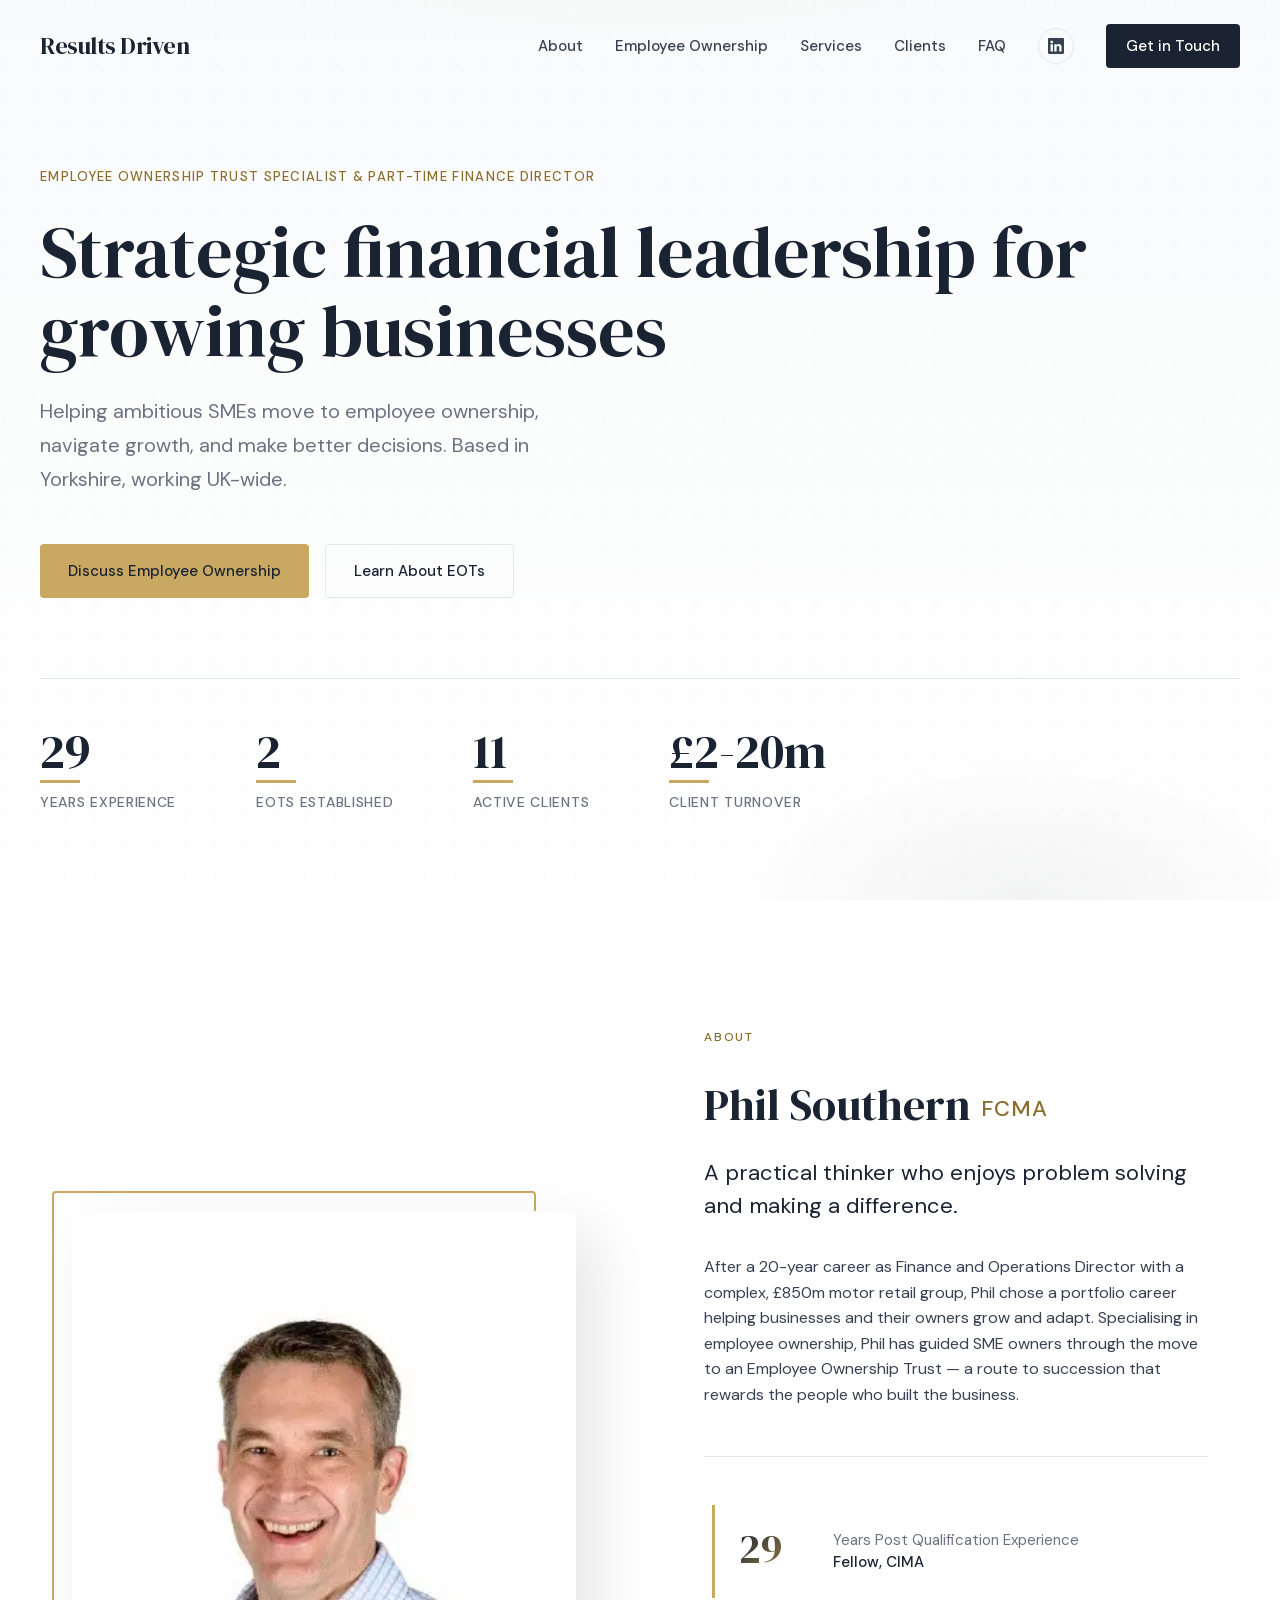
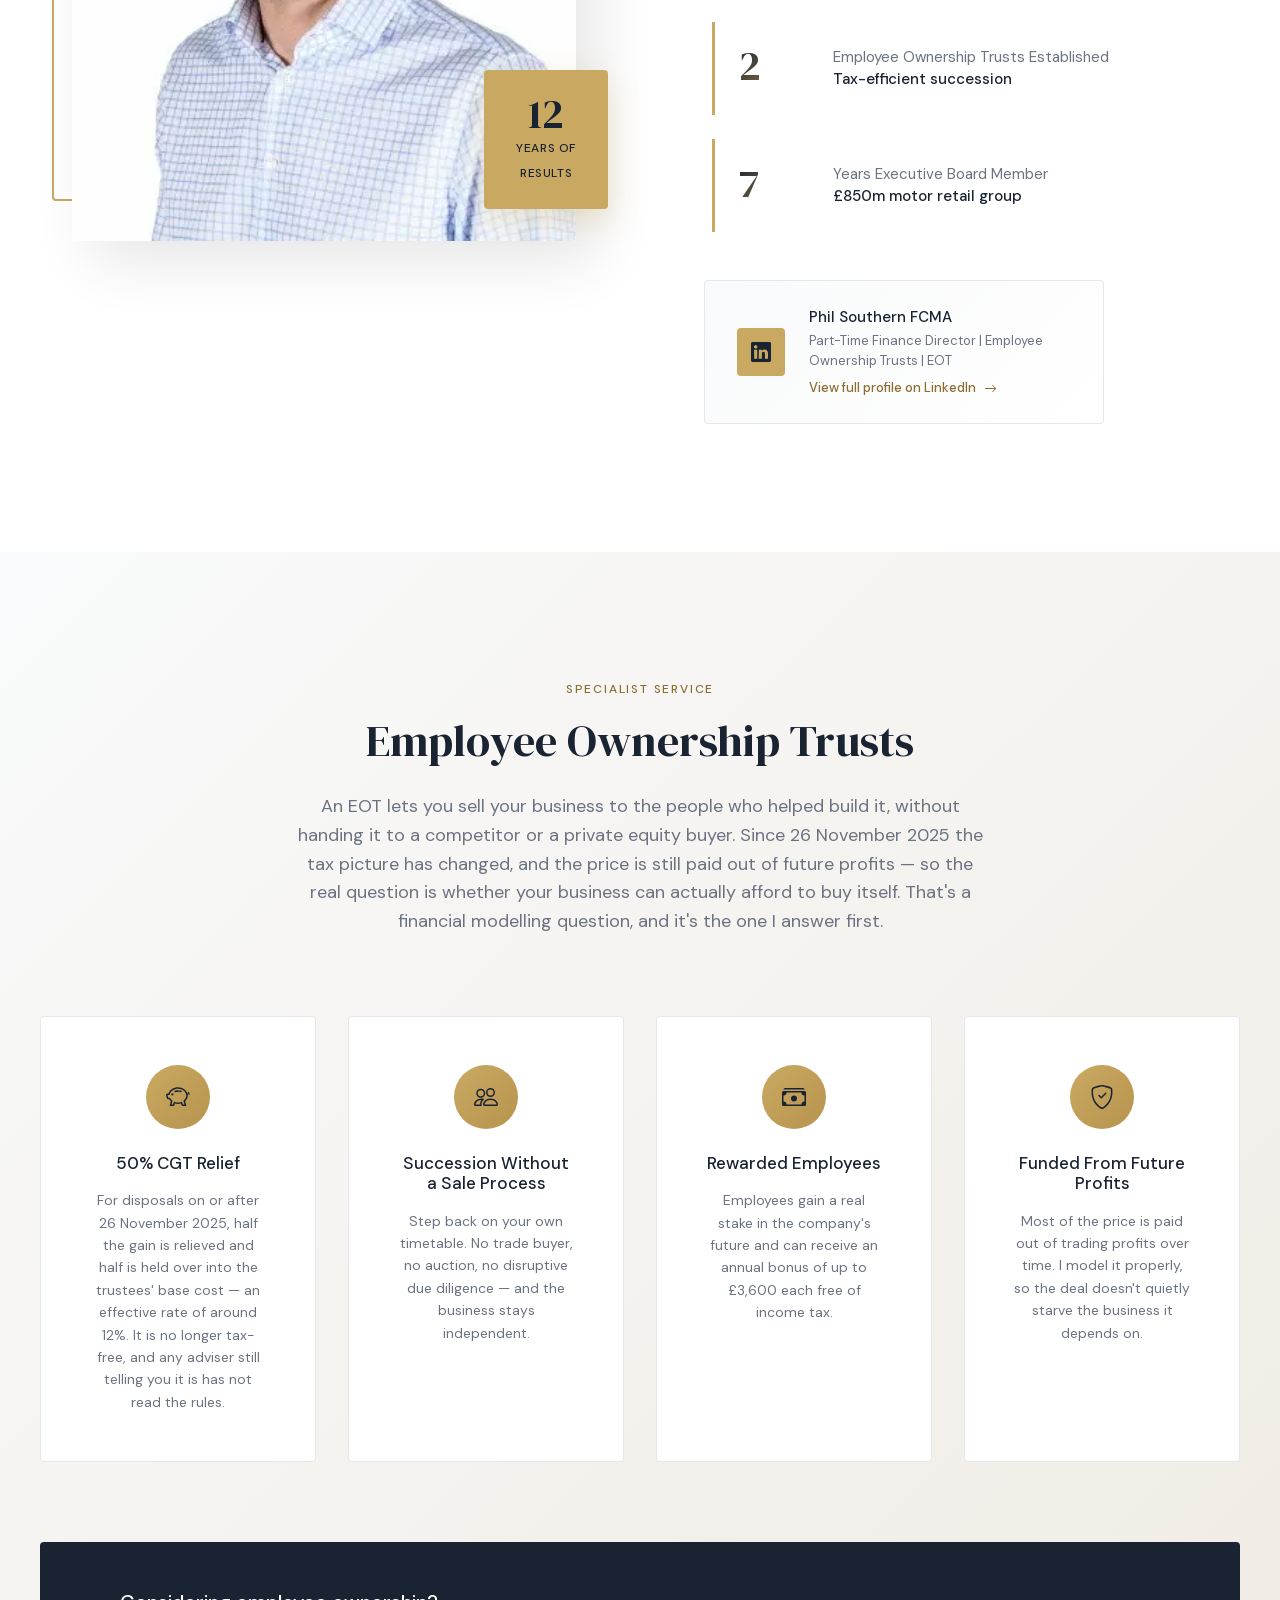
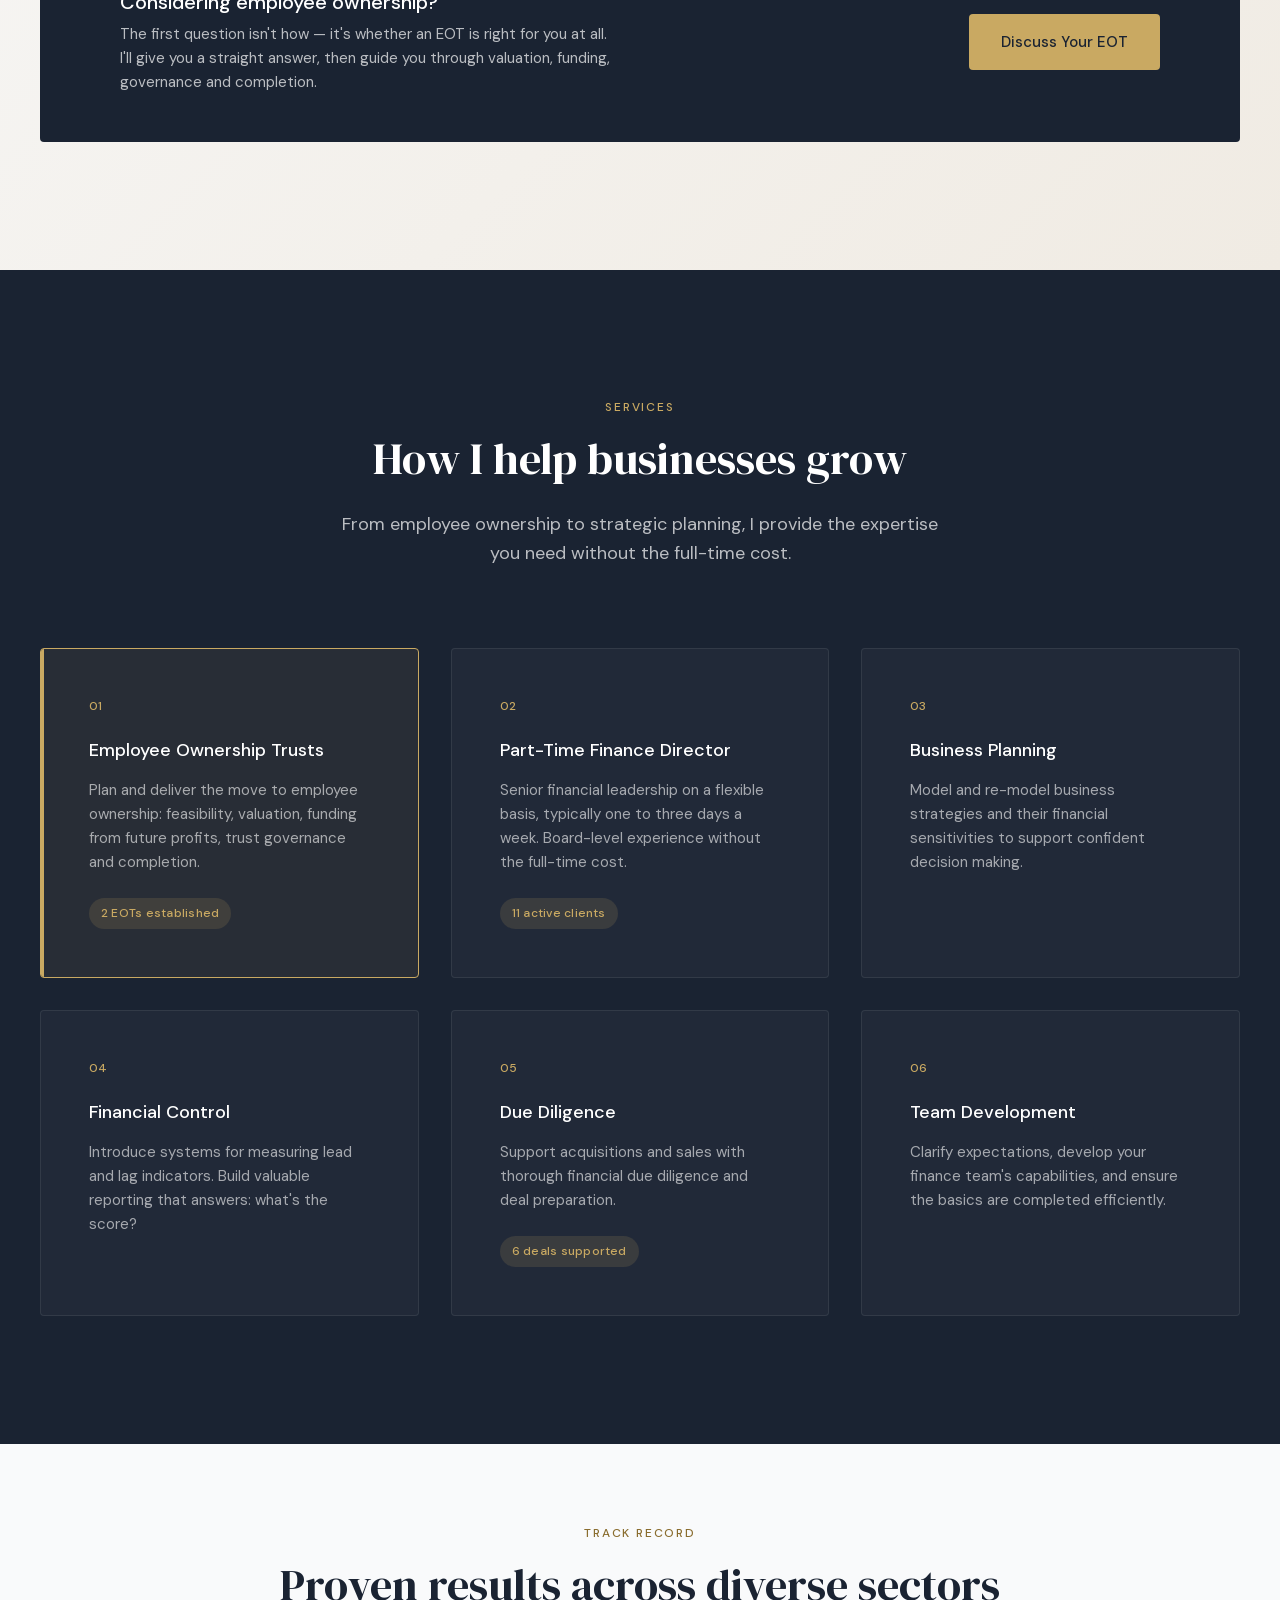
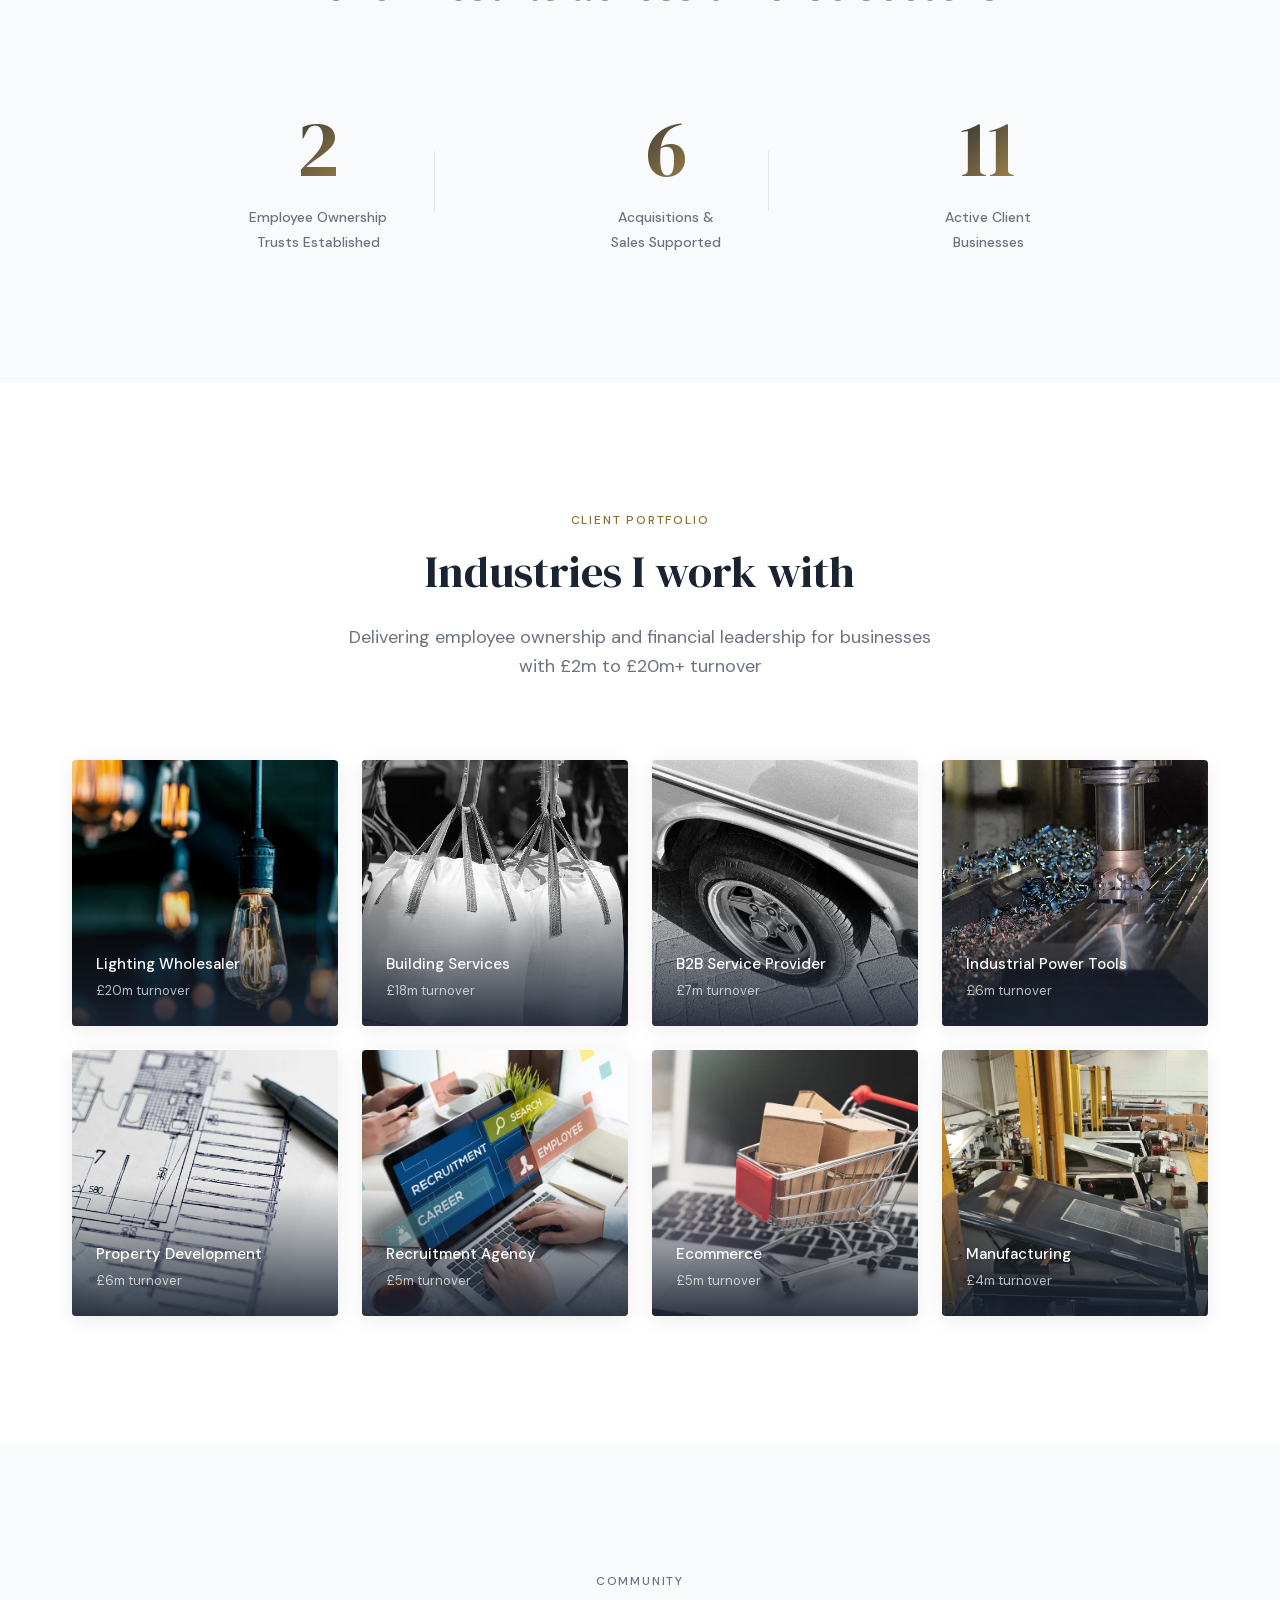
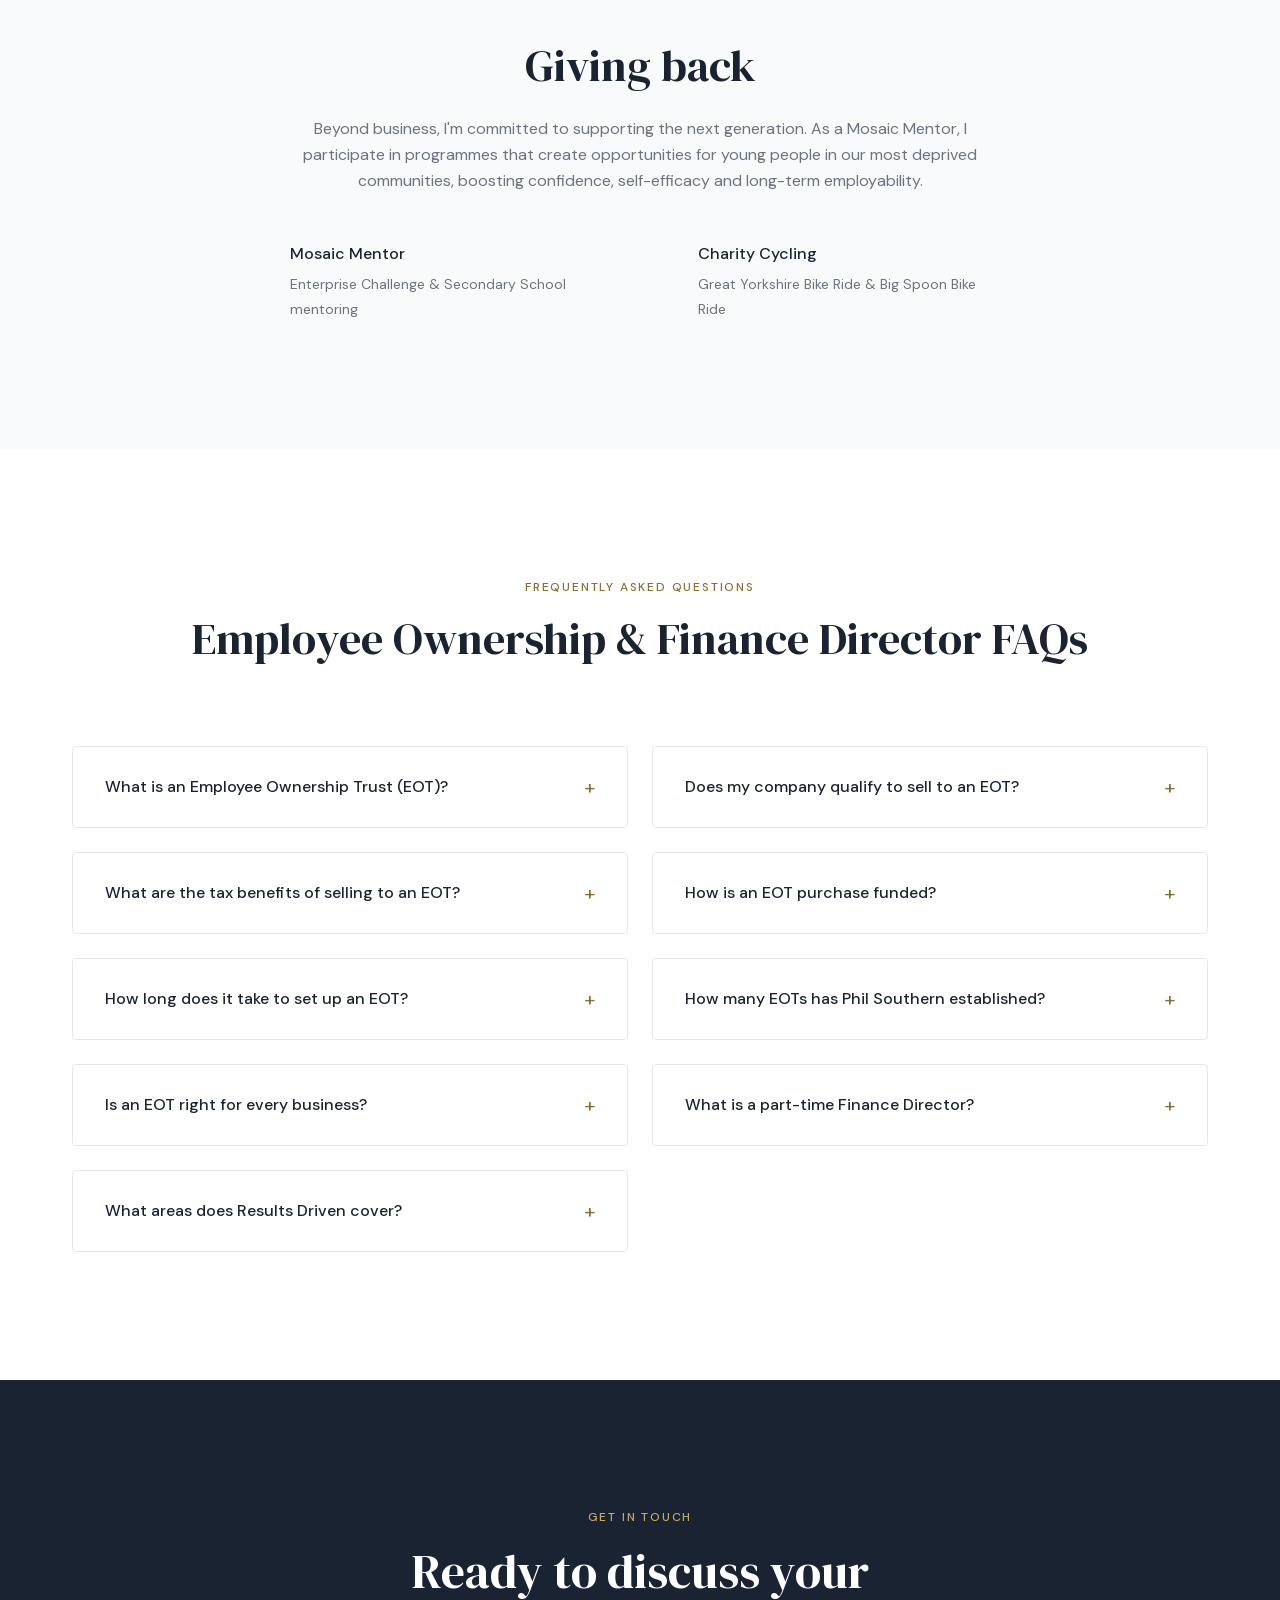
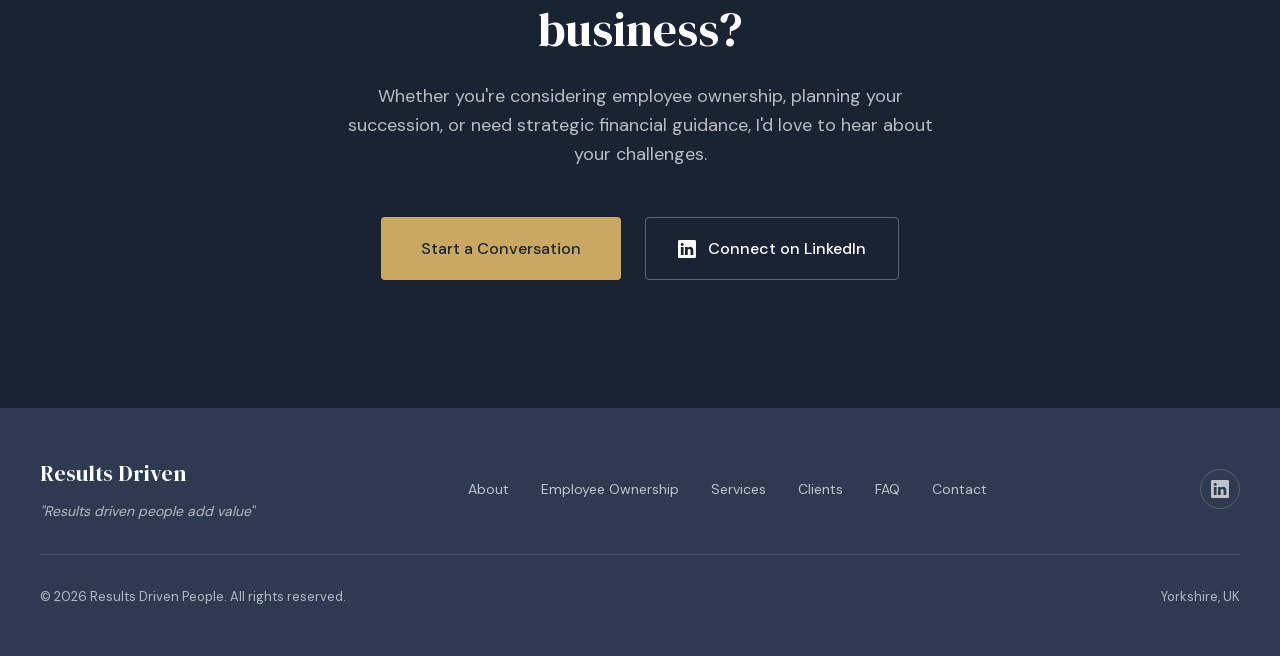
==== commit 73eaf379: "Ship EOT rewrite; drop 15MB of dead vendor code; open up AI discovery The deployed site was still th" ====
--- a/index.html
+++ b/index.html
@@ -1,874 +1,904 @@
-<!DOCTYPE html>
-<html lang="en-GB" itemscope itemtype="https://schema.org/WebPage">
-
-<head>
-  <meta charset="utf-8">
-  <meta name="viewport" content="width=device-width, initial-scale=1.0, viewport-fit=cover">
-  <meta http-equiv="X-UA-Compatible" content="IE=edge">
-
-  <!-- Primary Meta Tags - EMI Schemes Focus -->
-  <title>EMI Schemes & Part-Time Finance Director Yorkshire | Phil Southern FCMA</title>
-  <meta name="title" content="EMI Schemes & Part-Time Finance Director Yorkshire | Phil Southern FCMA">
-  <meta name="description" content="Expert EMI scheme implementation in Yorkshire. Phil Southern FCMA has designed 4+ Enterprise Management Incentive schemes for SMEs. Part-time Finance Director with 28+ years experience. EOTs, business planning & due diligence.">
-  <meta name="keywords" content="EMI schemes, Enterprise Management Incentive, EMI scheme advisor, EMI scheme implementation UK, EMI options, share options scheme, employee share scheme, part-time finance director, fractional CFO, finance director Yorkshire, Employee Ownership Trust, EOT, Phil Southern FCMA, SME finance director, tax efficient share schemes">
-  <meta name="author" content="Phil Southern FCMA, Results Driven">
-  <meta name="robots" content="index, follow, max-snippet:-1, max-image-preview:large, max-video-preview:-1">
-  <meta name="googlebot" content="index, follow">
-  <meta name="bingbot" content="index, follow">
-  <link rel="canonical" href="https://www.resultsdriven.co.uk/">
-  <meta name="referrer" content="no-referrer-when-downgrade">
-
-  <!-- Geo Tags for Local SEO -->
-  <meta name="geo.region" content="GB-YOR">
-  <meta name="geo.placename" content="Yorkshire">
-  <meta name="geo.position" content="53.8008;-1.5491">
-  <meta name="ICBM" content="53.8008, -1.5491">
-
-  <!-- Language -->
-  <link rel="alternate" hreflang="en-gb" href="https://www.resultsdriven.co.uk/">
-  <link rel="alternate" hreflang="en" href="https://www.resultsdriven.co.uk/">
-  <link rel="alternate" hreflang="x-default" href="https://www.resultsdriven.co.uk/">
-
-  <meta name="google-site-verification" content="8JpDicq7QgR9doLQiIRwoy14JyN0jGRP-KvdUMLX3b0">
-
-  <!-- Open Graph / Facebook -->
-  <meta property="og:type" content="website">
-  <meta property="og:url" content="https://www.resultsdriven.co.uk/">
-  <meta property="og:site_name" content="Results Driven">
-  <meta property="og:title" content="EMI Schemes Expert & Part-Time Finance Director | Phil Southern FCMA">
-  <meta property="og:description" content="Expert EMI scheme implementation for SMEs. 4+ schemes designed and implemented. Part-time Finance Director with 28+ years experience in Yorkshire.">
-  <meta property="og:image" content="https://www.resultsdriven.co.uk/assets/img/Phil.webp">
-  <meta property="og:image:width" content="500">
-  <meta property="og:image:height" content="625">
-  <meta property="og:image:alt" content="Phil Southern FCMA - EMI Schemes Expert">
-  <meta property="og:locale" content="en_GB">
-
-  <!-- Twitter -->
-  <meta name="twitter:card" content="summary_large_image">
-  <meta name="twitter:url" content="https://www.resultsdriven.co.uk/">
-  <meta name="twitter:title" content="EMI Schemes Expert & Part-Time Finance Director | Phil Southern FCMA">
-  <meta name="twitter:description" content="Expert EMI scheme implementation for SMEs. 4+ schemes designed. 28+ years experience.">
-  <meta name="twitter:image" content="https://www.resultsdriven.co.uk/assets/img/Phil.webp">
-  <meta name="twitter:image:alt" content="Phil Southern FCMA - EMI Schemes Expert">
-
-  <!-- Favicon -->
-  <link rel="icon" type="image/png" href="assets/img/favicon.png">
-  <link rel="apple-touch-icon" href="assets/img/favicon.png">
-  <link rel="manifest" href="manifest.json">
-  <meta name="theme-color" content="#1a2332">
-  <meta name="msapplication-TileColor" content="#1a2332">
-
-  <!-- Preconnect & Preload for Performance -->
-  <link rel="preconnect" href="https://fonts.googleapis.com">
-  <link rel="preconnect" href="https://fonts.gstatic.com" crossorigin>
-  <link rel="preload" href="https://fonts.googleapis.com/css2?family=DM+Sans:wght@400;500;700&family=DM+Serif+Display&display=swap" as="style" fetchpriority="high">
-  <link href="https://fonts.googleapis.com/css2?family=DM+Sans:wght@400;500;700&family=DM+Serif+Display&display=swap" rel="stylesheet" media="print" onload="this.media='all'">
-  <noscript><link href="https://fonts.googleapis.com/css2?family=DM+Sans:wght@400;500;700&family=DM+Serif+Display&display=swap" rel="stylesheet"></noscript>
-  <link rel="preload" href="assets/css/style.css" as="style">
-
-  <!-- Critical inline CSS for instant first paint -->
-  <style>
-    *,*::before,*::after{box-sizing:border-box;margin:0;padding:0}
-    html{scroll-behavior:smooth;-webkit-font-smoothing:antialiased}
-    body{font-family:'DM Sans',-apple-system,BlinkMacSystemFont,sans-serif;font-size:1rem;line-height:1.6;color:#374151;background:#fff}
-    img{max-width:100%;height:auto;display:block}
-    a{color:inherit;text-decoration:none}
-    h1,h2,h3,h4{font-family:'DM Serif Display',Georgia,serif;font-weight:400;line-height:1.2;color:#1a2332}
-    .site-nav{position:fixed;top:0;left:0;right:0;z-index:1000;padding:1.5rem 2rem;transition:all .3s ease}
-    .site-nav.nav-scrolled{background:rgba(255,255,255,.98);box-shadow:0 1px 0 #e5e7eb}
-    .nav-container{max-width:1200px;margin:0 auto;display:flex;align-items:center;justify-content:space-between}
-    .logo-text{font-family:'DM Serif Display',Georgia,serif;font-size:1.5rem;font-weight:400;color:#1a2332}
-    .nav-links{display:flex;align-items:center;gap:2rem}
-    .nav-links a{font-size:.9375rem;font-weight:500;color:#374151}
-    .nav-links .nav-cta{background:#1a2332;color:#fff;padding:.625rem 1.25rem;border-radius:4px}
-    .nav-toggle{display:none}
-    .hero{min-height:100vh;display:flex;flex-direction:column;justify-content:center;padding:8rem 2rem 3rem;position:relative;overflow:hidden}
-    .hero-content{max-width:1200px;margin:0 auto;width:100%;position:relative;z-index:1}
-    .hero-label{font-size:.8125rem;font-weight:500;letter-spacing:.1em;text-transform:uppercase;color:#8a6d2f;margin-bottom:1.5rem}
-    .hero-title{font-size:clamp(2.5rem,6vw,4.5rem);line-height:1.1;margin-bottom:1.5rem;color:#1a2332}
-    .hero-subtitle{font-size:1.25rem;color:#6b7280;max-width:540px;margin-bottom:3rem;line-height:1.7}
-    .hero-actions{display:flex;gap:1rem;flex-wrap:wrap}
-    .btn-primary,.btn-secondary{display:inline-flex;align-items:center;justify-content:center;font-family:'DM Sans',sans-serif;font-size:.9375rem;font-weight:500;padding:.875rem 1.75rem;border-radius:4px;border:none;cursor:pointer}
-    .btn-primary{background:#c9a962;color:#1a2332}
-    .btn-secondary{background:transparent;color:#1a2332;border:1px solid #e5e7eb}
-    @media(max-width:768px){.nav-toggle{display:flex;flex-direction:column;gap:6px;background:none;border:none;cursor:pointer;padding:4px}.nav-toggle span{display:block;width:24px;height:2px;background:#1a2332}.nav-links{position:fixed;top:0;left:0;right:0;bottom:0;background:#fff;flex-direction:column;justify-content:center;opacity:0;visibility:hidden}.nav-open .nav-links{opacity:1;visibility:visible}}
-  </style>
-
-  <!-- Non-critical CSS loaded async -->
-  <link href="vendor/bootstrap/css/bootstrap.min.css" rel="stylesheet" media="print" onload="this.media='all'">
-  <link href="vendor/bootstrap-icons/bootstrap-icons.css" rel="stylesheet" media="print" onload="this.media='all'">
-  <noscript>
-    <link href="vendor/bootstrap/css/bootstrap.min.css" rel="stylesheet">
-    <link href="vendor/bootstrap-icons/bootstrap-icons.css" rel="stylesheet">
-  </noscript>
-  <link href="assets/css/style.css" rel="stylesheet">
-
-  <!-- JSON-LD Structured Data - Enhanced for EMI Schemes -->
-  <script type="application/ld+json">
-  {
-    "@context": "https://schema.org",
-    "@graph": [
-      {
-        "@type": ["ProfessionalService", "LocalBusiness"],
-        "@id": "https://www.resultsdriven.co.uk/#business",
-        "name": "Results Driven",
-        "alternateName": "Results Driven People",
-        "description": "Expert EMI scheme implementation and part-time Finance Director services for SMEs. Specialists in Enterprise Management Incentive schemes, Employee Ownership Trusts, and strategic financial leadership.",
-        "url": "https://www.resultsdriven.co.uk",
-        "logo": {
-          "@type": "ImageObject",
-          "url": "https://www.resultsdriven.co.uk/assets/img/logo.webp"
-        },
-        "image": "https://www.resultsdriven.co.uk/assets/img/Phil.webp",
-        "foundingDate": "2014",
-        "founder": {
-          "@type": "Person",
-          "@id": "https://www.resultsdriven.co.uk/#phil-southern"
-        },
-        "address": {
-          "@type": "PostalAddress",
-          "addressRegion": "Yorkshire",
-          "addressCountry": "GB",
-          "addressLocality": "Leeds"
-        },
-        "geo": {
-          "@type": "GeoCoordinates",
-          "latitude": "53.8008",
-          "longitude": "-1.5491"
-        },
-        "areaServed": [
-          { "@type": "Country", "name": "United Kingdom" },
-          { "@type": "AdministrativeArea", "name": "Yorkshire" },
-          { "@type": "AdministrativeArea", "name": "Leeds" },
-          { "@type": "AdministrativeArea", "name": "Bradford" },
-          { "@type": "AdministrativeArea", "name": "Sheffield" },
-          { "@type": "AdministrativeArea", "name": "Harrogate" },
-          { "@type": "AdministrativeArea", "name": "York" },
-          { "@type": "AdministrativeArea", "name": "Wakefield" }
-        ],
-        "priceRange": "££",
-        "email": "phil@resultsdriven.co.uk",
-        "sameAs": ["https://www.linkedin.com/in/philsouthern/"],
-        "knowsAbout": [
-          "EMI Schemes",
-          "Enterprise Management Incentive",
-          "Employee Share Schemes",
-          "Employee Ownership Trusts",
-          "Financial Management",
-          "Business Planning",
-          "Due Diligence",
-          "Fractional CFO Services"
-        ],
-        "hasOfferCatalog": {
-          "@type": "OfferCatalog",
-          "name": "Financial Services",
-          "itemListElement": [
-            {
-              "@type": "OfferCatalog",
-              "name": "EMI Scheme Services",
-              "itemListElement": [
-                { "@type": "Offer", "itemOffered": { "@type": "Service", "name": "EMI Scheme Design & Implementation" } },
-                { "@type": "Offer", "itemOffered": { "@type": "Service", "name": "Company Valuation for EMI" } },
-                { "@type": "Offer", "itemOffered": { "@type": "Service", "name": "HMRC EMI Notification" } }
-              ]
-            },
-            {
-              "@type": "OfferCatalog",
-              "name": "Finance Director Services",
-              "itemListElement": [
-                { "@type": "Offer", "itemOffered": { "@type": "Service", "name": "Part-Time Finance Director" } },
-                { "@type": "Offer", "itemOffered": { "@type": "Service", "name": "Employee Ownership Trust Setup" } },
-                { "@type": "Offer", "itemOffered": { "@type": "Service", "name": "Business Planning & Financial Modelling" } },
-                { "@type": "Offer", "itemOffered": { "@type": "Service", "name": "Due Diligence Support" } }
-              ]
-            }
-          ]
-        }
-      },
-      {
-        "@type": "Person",
-        "@id": "https://www.resultsdriven.co.uk/#phil-southern",
-        "name": "Phil Southern",
-        "givenName": "Phil",
-        "familyName": "Southern",
-        "jobTitle": "Part-Time Finance Director & EMI Schemes Expert",
-        "description": "Fellow of CIMA with 28+ years post-qualification experience. Expert in EMI scheme design and implementation with 4+ schemes successfully delivered. Former Executive Board Member of an £850m motor retail group.",
-        "image": "https://www.resultsdriven.co.uk/assets/img/Phil.webp",
-        "url": "https://www.resultsdriven.co.uk",
-        "worksFor": {
-          "@id": "https://www.resultsdriven.co.uk/#business"
-        },
-        "hasCredential": [
-          {
-            "@type": "EducationalOccupationalCredential",
-            "credentialCategory": "Professional Certification",
-            "name": "Fellow of the Chartered Institute of Management Accountants (FCMA)"
-          }
-        ],
-        "knowsAbout": [
-          "EMI Schemes",
-          "Enterprise Management Incentive",
-          "Share Options",
-          "Employee Share Schemes",
-          "Employee Ownership Trusts",
-          "Financial Management",
-          "Business Planning",
-          "Due Diligence",
-          "Mergers and Acquisitions"
-        ],
-        "sameAs": ["https://www.linkedin.com/in/philsouthern/"]
-      },
-      {
-        "@type": "Service",
-        "@id": "https://www.resultsdriven.co.uk/#emi-service",
-        "name": "EMI Scheme Implementation",
-        "alternateName": "Enterprise Management Incentive Scheme Services",
-        "serviceType": "EMI Scheme Advisory",
-        "provider": {
-          "@id": "https://www.resultsdriven.co.uk/#business"
-        },
-        "description": "Expert design and implementation of EMI (Enterprise Management Incentive) schemes. EMI schemes are tax-efficient share option plans that help SMEs attract and retain key talent by giving employees a stake in the company's success. Phil Southern has successfully implemented 4+ EMI schemes for businesses across Yorkshire and the UK.",
-        "areaServed": "United Kingdom",
-        "audience": {
-          "@type": "BusinessAudience",
-          "audienceType": "SMEs with under 250 employees seeking to implement employee share schemes"
-        }
-      },
-      {
-        "@type": "Service",
-        "@id": "https://www.resultsdriven.co.uk/#fd-service",
-        "name": "Part-Time Finance Director Services",
-        "provider": {
-          "@id": "https://www.resultsdriven.co.uk/#business"
-        },
-        "description": "Strategic financial leadership for SMEs without the full-time cost. Services include business planning, financial control, EMI schemes, and Employee Ownership Trusts.",
-        "areaServed": "Yorkshire, United Kingdom"
-      },
-      {
-        "@type": "HowTo",
-        "@id": "https://www.resultsdriven.co.uk/#howto-emi",
-        "name": "How to Implement an EMI Scheme for Your Business",
-        "description": "A step-by-step guide to implementing an Enterprise Management Incentive (EMI) share option scheme for UK SMEs, from initial assessment through to HMRC approval.",
-        "totalTime": "PT12W",
-        "estimatedCost": {
-          "@type": "MonetaryAmount",
-          "currency": "GBP",
-          "value": "Varies by complexity"
-        },
-        "step": [
-          {
-            "@type": "HowToStep",
-            "position": 1,
-            "name": "Initial Feasibility Assessment",
-            "text": "Determine if your company qualifies for an EMI scheme. Your business must have gross assets under £30 million, fewer than 250 employees, and carry on a qualifying trade. We review your company structure and objectives."
-          },
-          {
-            "@type": "HowToStep",
-            "position": 2,
-            "name": "Scheme Design",
-            "text": "Design the EMI scheme to align with your business goals. This includes determining which employees to include, the number of options, vesting schedules, performance conditions, and exercise terms."
-          },
-          {
-            "@type": "HowToStep",
-            "position": 3,
-            "name": "Company Valuation",
-            "text": "Obtain an HMRC-agreeable company valuation to set the option exercise price. This can be agreed with HMRC in advance through their Shares and Assets Valuation team, providing certainty on the tax position."
-          },
-          {
-            "@type": "HowToStep",
-            "position": 4,
-            "name": "Legal Documentation",
-            "text": "Prepare the scheme rules, individual option agreements, and board resolutions. Working with specialist solicitors to ensure the documentation is watertight and HMRC compliant."
-          },
-          {
-            "@type": "HowToStep",
-            "position": 5,
-            "name": "HMRC Notification",
-            "text": "Notify HMRC of the scheme and individual option grants within the required timeframes. Late notification can result in loss of the tax advantages, so this step is critical."
-          },
-          {
-            "@type": "HowToStep",
-            "position": 6,
-            "name": "Employee Communication",
-            "text": "Communicate the scheme to participating employees, explaining how it works, the potential value, and their rights and obligations. Good communication maximises the motivational impact of the scheme."
-          }
-        ]
-      },
-      {
-        "@type": "WebSite",
-        "@id": "https://www.resultsdriven.co.uk/#website",
-        "url": "https://www.resultsdriven.co.uk",
-        "name": "Results Driven - EMI Schemes & Part-Time Finance Director",
-        "publisher": {
-          "@id": "https://www.resultsdriven.co.uk/#business"
-        },
-        "inLanguage": "en-GB"
-      },
-      {
-        "@type": "WebPage",
-        "@id": "https://www.resultsdriven.co.uk/#webpage",
-        "url": "https://www.resultsdriven.co.uk/",
-        "name": "EMI Schemes Expert & Part-Time Finance Director Yorkshire",
-        "isPartOf": {
-          "@id": "https://www.resultsdriven.co.uk/#website"
-        },
-        "about": {
-          "@id": "https://www.resultsdriven.co.uk/#phil-southern"
-        },
-        "description": "Expert EMI scheme implementation and part-time Finance Director services for SMEs in Yorkshire.",
-        "inLanguage": "en-GB",
-        "datePublished": "2024-01-01",
-        "dateModified": "2026-02-19",
-        "primaryImageOfPage": {
-          "@type": "ImageObject",
-          "url": "https://www.resultsdriven.co.uk/assets/img/Phil.webp"
-        },
-        "speakable": {
-          "@type": "SpeakableSpecification",
-          "cssSelector": [".hero-title", ".hero-subtitle", ".hero-label", ".about-lead", "#emi-title", ".emi-header .section-subtitle", ".faq-answer"]
-        }
-      },
-      {
-        "@type": "BreadcrumbList",
-        "@id": "https://www.resultsdriven.co.uk/#breadcrumb",
-        "itemListElement": [
-          {
-            "@type": "ListItem",
-            "position": 1,
-            "name": "Home",
-            "item": "https://www.resultsdriven.co.uk/"
-          }
-        ]
-      },
-      {
-        "@type": "FAQPage",
-        "@id": "https://www.resultsdriven.co.uk/#faq",
-        "mainEntity": [
-          {
-            "@type": "Question",
-            "name": "What is an EMI scheme?",
-            "acceptedAnswer": {
-              "@type": "Answer",
-              "text": "An EMI (Enterprise Management Incentive) scheme is a tax-advantaged share option scheme designed for smaller companies. It allows businesses to grant share options to employees worth up to £250,000 each, with significant tax benefits. Employees pay no income tax or National Insurance on the grant or exercise of options (if exercised at market value), and only pay Capital Gains Tax when they sell the shares. For companies, it's a powerful tool to attract and retain key talent without immediate cash outlay."
-            }
-          },
-          {
-            "@type": "Question",
-            "name": "Who qualifies for an EMI scheme?",
-            "acceptedAnswer": {
-              "@type": "Answer",
-              "text": "To qualify for an EMI scheme, your company must: have gross assets of £30 million or less, have fewer than 250 full-time equivalent employees, not be controlled by another company, carry on a qualifying trade (most trading activities qualify, but some like banking and property development don't). Employees must work at least 25 hours per week or 75% of their working time for your company."
-            }
-          },
-          {
-            "@type": "Question",
-            "name": "How much does it cost to set up an EMI scheme?",
-            "acceptedAnswer": {
-              "@type": "Answer",
-              "text": "EMI scheme setup costs vary depending on complexity, but typically include: company valuation (often agreed with HMRC in advance), legal documentation, scheme design and planning, and HMRC notification. Phil Southern provides end-to-end EMI scheme implementation, working with your existing advisors to ensure a cost-effective and properly structured scheme."
-            }
-          },
-          {
-            "@type": "Question",
-            "name": "What are the tax benefits of EMI schemes?",
-            "acceptedAnswer": {
-              "@type": "Answer",
-              "text": "EMI schemes offer significant tax advantages: No income tax or NI on grant of options, no income tax or NI on exercise (if at market value), Capital Gains Tax only applies when shares are sold, Business Asset Disposal Relief may reduce CGT to just 10% on the first £1 million of gains. For employers, the costs of setting up an EMI scheme are tax deductible, and a corporation tax deduction may be available when options are exercised."
-            }
-          },
-          {
-            "@type": "Question",
-            "name": "How many EMI schemes has Phil Southern implemented?",
-            "acceptedAnswer": {
-              "@type": "Answer",
-              "text": "Phil Southern has successfully designed and implemented 4+ EMI schemes for SMEs across Yorkshire and the UK. His experience covers businesses from £2m to £20m turnover across various sectors including manufacturing, professional services, and technology. Each scheme is tailored to the company's specific objectives around talent retention, succession planning, and employee motivation."
-            }
-          },
-          {
-            "@type": "Question",
-            "name": "What is a part-time Finance Director?",
-            "acceptedAnswer": {
-              "@type": "Answer",
-              "text": "A part-time Finance Director (also known as a fractional CFO) provides senior financial leadership to businesses on a flexible basis, typically 1-3 days per week. This gives SMEs access to experienced financial expertise - including EMI scheme implementation - without the cost of a full-time hire."
-            }
-          },
-          {
-            "@type": "Question",
-            "name": "What is an Employee Ownership Trust (EOT)?",
-            "acceptedAnswer": {
-              "@type": "Answer",
-              "text": "An Employee Ownership Trust is a tax-efficient way for business owners to transition ownership to employees. When selling to an EOT, business owners can receive the sale proceeds free of Capital Gains Tax, while employees gain a stake in the company's success. Phil Southern has established 2 EOTs for client businesses."
-            }
-          },
-          {
-            "@type": "Question",
-            "name": "How long does it take to set up an EMI scheme?",
-            "acceptedAnswer": {
-              "@type": "Answer",
-              "text": "A typical EMI scheme implementation takes 8-12 weeks from initial feasibility assessment to employee communication. The timeline includes scheme design (2-3 weeks), company valuation and HMRC agreement (3-4 weeks), legal documentation (2-3 weeks), and HMRC notification and employee communication (1-2 weeks). Phil Southern manages the entire process to keep it on track."
-            }
-          },
-          {
-            "@type": "Question",
-            "name": "What areas does Results Driven cover?",
-            "acceptedAnswer": {
-              "@type": "Answer",
-              "text": "Results Driven is based in Yorkshire and works with SMEs across the United Kingdom. Phil Southern regularly works with businesses in Leeds, Bradford, Sheffield, Harrogate, York, Wakefield, and throughout Yorkshire, as well as clients across the rest of the UK."
-            }
-          }
-        ]
-      }
-    ]
-  }
-  </script>
-</head>
-
-<body>
-
-  <!-- Navigation -->
-  <nav class="site-nav" role="navigation" aria-label="Main navigation">
-    <div class="nav-container">
-      <a href="/" class="nav-logo" aria-label="Results Driven - Home">
-        <span class="logo-text">Results Driven</span>
-      </a>
-      <div class="nav-links" id="nav-links">
-        <a href="#about">About</a>
-        <a href="#emi-schemes">EMI Schemes</a>
-        <a href="#services">Services</a>
-        <a href="#clients">Clients</a>
-        <a href="#faq">FAQ</a>
-        <a href="https://www.linkedin.com/in/philsouthern/" target="_blank" rel="noopener" class="nav-linkedin" aria-label="View Phil's LinkedIn Profile"><i class="bi bi-linkedin"></i></a>
-        <a href="#contact" class="nav-cta">Get in Touch</a>
-      </div>
-      <button class="nav-toggle" aria-label="Toggle navigation menu" aria-expanded="false" aria-controls="nav-links">
-        <span></span>
-        <span></span>
-      </button>
-    </div>
-  </nav>
-
-  <main id="main-content">
-    <!-- Hero -->
-    <section class="hero" aria-labelledby="hero-title">
-      <div class="hero-bg" aria-hidden="true"></div>
-      <div class="hero-content">
-        <p class="hero-label">EMI Schemes Specialist & Part-Time Finance Director</p>
-        <h1 id="hero-title" class="hero-title">Strategic financial leadership for growing businesses</h1>
-        <p class="hero-subtitle">Helping ambitious SMEs implement EMI schemes, navigate growth, and make better decisions. Based in Yorkshire, working UK-wide.</p>
-        <div class="hero-actions">
-          <a href="mailto:phil@resultsdriven.co.uk?subject=EMI%20Scheme%20Enquiry&body=Hello%20Phil%2C%0D%0A%0D%0AI'd%20like%20to%20discuss%20implementing%20an%20EMI%20scheme%20for%20my%20business.%0D%0A%0D%0ACompany%3A%20%0D%0ATurnover%3A%20%0D%0ANumber%20of%20employees%3A%20%0D%0A%0D%0AKind%20regards%2C" class="btn-primary">Discuss EMI Schemes</a>
-          <a href="#emi-schemes" class="btn-secondary">Learn About EMI</a>
-        </div>
-      </div>
-      <div class="hero-stats" role="list" aria-label="Key achievements">
-        <div class="stat" role="listitem">
-          <span class="stat-number dynamic-pqe-years">28</span>
-          <span class="stat-label">Years Experience</span>
-        </div>
-        <div class="stat" role="listitem">
-          <span class="stat-number">4+</span>
-          <span class="stat-label">EMI Schemes Delivered</span>
-        </div>
-        <div class="stat" role="listitem">
-          <span class="stat-number">11</span>
-          <span class="stat-label">Active Clients</span>
-        </div>
-        <div class="stat" role="listitem">
-          <span class="stat-number">£2-20m</span>
-          <span class="stat-label">Client Turnover</span>
-        </div>
-      </div>
-    </section>
-
-    <!-- About -->
-    <section id="about" class="about" aria-labelledby="about-title">
-      <div class="about-image">
-        <img src="assets/img/Phil.webp" alt="Phil Southern, FCMA - EMI Schemes Expert and Part-Time Finance Director based in Yorkshire" width="500" height="625" loading="lazy">
-        <div class="about-badge" aria-hidden="true">
-          <span class="badge-number dynamic-results-years">11</span>
-          <span class="badge-text">Years of<br>Results</span>
-        </div>
-      </div>
-      <div class="about-content">
-        <p class="section-label">About</p>
-        <h2 id="about-title" class="section-title">Phil Southern <span class="title-suffix">FCMA</span></h2>
-        <p class="about-lead">A practical thinker who enjoys problem solving and making a difference.</p>
-        <p>After a 20-year career as Finance and Operations Director with a complex, £850m motor retail group, Phil chose a portfolio career helping businesses and their owners grow and adapt. Specialising in EMI schemes and employee ownership, Phil has helped numerous SMEs implement tax-efficient share schemes to attract and retain key talent.</p>
-        <div class="credentials" role="list" aria-label="Professional credentials">
-          <div class="credential" role="listitem">
-            <span class="credential-number dynamic-pqe-years">28</span>
-            <span class="credential-text">Years Post Qualification Experience<br><strong>Fellow, CIMA</strong></span>
-          </div>
-          <div class="credential" role="listitem">
-            <span class="credential-number">4+</span>
-            <span class="credential-text">EMI Schemes Implemented<br><strong>Tax-efficient share options</strong></span>
-          </div>
-          <div class="credential" role="listitem">
-            <span class="credential-number">7</span>
-            <span class="credential-text">Years Executive Board Member<br><strong>£850m motor retail group</strong></span>
-          </div>
-        </div>
-
-        <!-- LinkedIn Profile Card -->
-        <a href="https://www.linkedin.com/in/philsouthern/" target="_blank" rel="noopener" class="linkedin-card">
-          <div class="linkedin-card-icon">
-            <i class="bi bi-linkedin"></i>
-          </div>
-          <div class="linkedin-card-content">
-            <span class="linkedin-card-name">Phil Southern FCMA</span>
-            <span class="linkedin-card-title">Part-Time Finance Director | EMI Schemes | EOT</span>
-            <span class="linkedin-card-action">View full profile on LinkedIn <i class="bi bi-arrow-right"></i></span>
-          </div>
-        </a>
-      </div>
-    </section>
-
-    <!-- EMI Schemes - Dedicated Section -->
-    <section id="emi-schemes" class="emi-section" aria-labelledby="emi-title">
-      <div class="emi-container">
-        <div class="emi-header">
-          <p class="section-label">Specialist Service</p>
-          <h2 id="emi-title" class="section-title">EMI Scheme Implementation</h2>
-          <p class="section-subtitle">Enterprise Management Incentive schemes are one of the most tax-efficient ways to reward and retain your key employees. I've helped businesses across Yorkshire and the UK design and implement successful EMI schemes.</p>
-        </div>
-
-        <div class="emi-benefits">
-          <div class="emi-benefit">
-            <div class="emi-benefit-icon"><i class="bi bi-piggy-bank"></i></div>
-            <h3>Tax Efficient</h3>
-            <p>No income tax or NI on grant or exercise. Employees only pay CGT when shares are sold, potentially at just 10% with BADR.</p>
-          </div>
-          <div class="emi-benefit">
-            <div class="emi-benefit-icon"><i class="bi bi-people"></i></div>
-            <h3>Retain Talent</h3>
-            <p>Give key employees a real stake in your business success. Options can be subject to performance conditions and vesting schedules.</p>
-          </div>
-          <div class="emi-benefit">
-            <div class="emi-benefit-icon"><i class="bi bi-cash-stack"></i></div>
-            <h3>No Cash Outlay</h3>
-            <p>Reward employees without immediate cash cost. Options only have value if the company grows, aligning everyone's interests.</p>
-          </div>
-          <div class="emi-benefit">
-            <div class="emi-benefit-icon"><i class="bi bi-shield-check"></i></div>
-            <h3>HMRC Approved</h3>
-            <p>EMI is a government-backed scheme with clear rules. I ensure your scheme is properly structured and HMRC compliant.</p>
-          </div>
-        </div>
-
-        <div class="emi-cta">
-          <div class="emi-cta-content">
-            <h3>Ready to implement an EMI scheme?</h3>
-            <p>I'll guide you through the entire process, from initial feasibility assessment to HMRC notification and employee communication.</p>
-          </div>
-          <a href="mailto:phil@resultsdriven.co.uk?subject=EMI%20Scheme%20Enquiry&body=Hello%20Phil%2C%0D%0A%0D%0AI'd%20like%20to%20discuss%20implementing%20an%20EMI%20scheme%20for%20my%20business.%0D%0A%0D%0ACompany%3A%20%0D%0ATurnover%3A%20%0D%0ANumber%20of%20employees%3A%20%0D%0A%0D%0AKind%20regards%2C" class="btn-primary">Discuss Your EMI Scheme</a>
-        </div>
-      </div>
-    </section>
-
-    <!-- Services -->
-    <section id="services" class="services" aria-labelledby="services-title">
-      <div class="services-header">
-        <p class="section-label">Services</p>
-        <h2 id="services-title" class="section-title">How I help businesses grow</h2>
-        <p class="section-subtitle">From EMI schemes to strategic planning, I provide the expertise you need without the full-time cost.</p>
-      </div>
-      <div class="services-grid" role="list">
-        <article class="service-card service-card-featured" role="listitem">
-          <span class="service-number" aria-hidden="true">01</span>
-          <h3>EMI Schemes</h3>
-          <p>Design and implement Enterprise Management Incentive schemes to attract, retain and motivate key talent with tax-efficient share options.</p>
-          <span class="service-tag">4+ schemes delivered</span>
-        </article>
-        <article class="service-card" role="listitem">
-          <span class="service-number" aria-hidden="true">02</span>
-          <h3>Employee Ownership</h3>
-          <p>Establish Employee Ownership Trusts for tax-efficient succession and engaged workforces. A route to selling without Capital Gains Tax.</p>
-          <span class="service-tag">2 EOTs established</span>
-        </article>
-        <article class="service-card" role="listitem">
-          <span class="service-number" aria-hidden="true">03</span>
-          <h3>Business Planning</h3>
-          <p>Model and re-model business strategies and their financial sensitivities to support confident decision making.</p>
-        </article>
-        <article class="service-card" role="listitem">
-          <span class="service-number" aria-hidden="true">04</span>
-          <h3>Financial Control</h3>
-          <p>Introduce systems for measuring lead and lag indicators. Build valuable reporting that answers: what's the score?</p>
-        </article>
-        <article class="service-card" role="listitem">
-          <span class="service-number" aria-hidden="true">05</span>
-          <h3>Due Diligence</h3>
-          <p>Support acquisitions and sales with thorough financial due diligence and deal preparation.</p>
-          <span class="service-tag">6 deals supported</span>
-        </article>
-        <article class="service-card" role="listitem">
-          <span class="service-number" aria-hidden="true">06</span>
-          <h3>Team Development</h3>
-          <p>Clarify expectations, develop your finance team's capabilities, and ensure the basics are completed efficiently.</p>
-        </article>
-      </div>
-    </section>
-
-    <!-- Track Record -->
-    <section class="track-record" aria-labelledby="track-record-title">
-      <div class="track-record-content">
-        <p class="section-label">Track Record</p>
-        <h2 id="track-record-title" class="section-title">Proven results across diverse sectors</h2>
-      </div>
-      <div class="track-record-stats" role="list" aria-label="Achievement statistics">
-        <div class="track-stat" role="listitem">
-          <span class="track-number">4+</span>
-          <span class="track-label">EMI Schemes<br>Implemented</span>
-        </div>
-        <div class="track-stat" role="listitem">
-          <span class="track-number">2</span>
-          <span class="track-label">Employee Ownership<br>Trusts Established</span>
-        </div>
-        <div class="track-stat" role="listitem">
-          <span class="track-number">6</span>
-          <span class="track-label">Acquisitions &<br>Sales Supported</span>
-        </div>
-      </div>
-    </section>
-
-    <!-- Clients -->
-    <section id="clients" class="clients" aria-labelledby="clients-title">
-      <div class="clients-header">
-        <p class="section-label">Client Portfolio</p>
-        <h2 id="clients-title" class="section-title">Industries I work with</h2>
-        <p class="section-subtitle">Delivering EMI schemes and financial leadership for businesses with £2m to £20m+ turnover</p>
-      </div>
-      <div class="clients-grid">
-        <article class="client-card">
-          <img src="assets/img/2.webp" alt="EMI scheme implementation for lighting wholesale business" width="300" height="300" loading="lazy">
-          <div class="client-info">
-            <h3>Lighting Wholesaler</h3>
-            <span>£20m turnover</span>
-          </div>
-        </article>
-        <article class="client-card">
-          <img src="assets/img/BuildingServices.webp" alt="Part-time Finance Director for building services company" width="300" height="300" loading="lazy">
-          <div class="client-info">
-            <h3>Building Services</h3>
-            <span>£18m turnover</span>
-          </div>
-        </article>
-        <article class="client-card">
-          <img src="assets/img/alp-duran-WrB9F8fv8YQ-unsplash.webp" alt="EMI scheme advisor for B2B service provider" width="300" height="300" loading="lazy">
-          <div class="client-info">
-            <h3>B2B Service Provider</h3>
-            <span>£7m turnover</span>
-          </div>
-        </article>
-        <article class="client-card">
-          <img src="assets/img/powertools.webp" alt="Fractional CFO for industrial power tools distributor" width="300" height="300" loading="lazy">
-          <div class="client-info">
-            <h3>Industrial Power Tools</h3>
-            <span>£6m turnover</span>
-          </div>
-        </article>
-        <article class="client-card">
-          <img src="assets/img/PropertyDev.webp" alt="Finance Director for property development company" width="300" height="300" loading="lazy">
-          <div class="client-info">
-            <h3>Property Development</h3>
-            <span>£6m turnover</span>
-          </div>
-        </article>
-        <article class="client-card">
-          <img src="assets/img/4.webp" alt="EMI scheme for recruitment agency" width="300" height="300" loading="lazy">
-          <div class="client-info">
-            <h3>Recruitment Agency</h3>
-            <span>£5m turnover</span>
-          </div>
-        </article>
-        <article class="client-card">
-          <img src="assets/img/Hatmil (2).webp" alt="Part-time FD for ecommerce business" width="300" height="300" loading="lazy">
-          <div class="client-info">
-            <h3>Ecommerce</h3>
-            <span>£5m turnover</span>
-          </div>
-        </article>
-        <article class="client-card">
-          <img src="assets/img/Screenshot 2022-11-01 at 20.54.47.webp" alt="Employee share scheme for manufacturing company" width="300" height="300" loading="lazy">
-          <div class="client-info">
-            <h3>Manufacturing</h3>
-            <span>£4m turnover</span>
-          </div>
-        </article>
-      </div>
-    </section>
-
-    <!-- Community -->
-    <section class="community" aria-labelledby="community-title">
-      <div class="community-content">
-        <p class="section-label">Community</p>
-        <h2 id="community-title" class="section-title">Giving back</h2>
-        <p>Beyond business, I'm committed to supporting the next generation. As a Mosaic Mentor, I participate in programmes that create opportunities for young people in our most deprived communities, boosting confidence, self-efficacy and long-term employability.</p>
-        <div class="community-highlights">
-          <div class="highlight">
-            <strong>Mosaic Mentor</strong>
-            <span>Enterprise Challenge & Secondary School mentoring</span>
-          </div>
-          <div class="highlight">
-            <strong>Charity Cycling</strong>
-            <span>Great Yorkshire Bike Ride & Big Spoon Bike Ride</span>
-          </div>
-        </div>
-      </div>
-    </section>
-
-    <!-- FAQ Section - Visible content matching JSON-LD FAQPage schema -->
-    <section id="faq" class="faq-section" aria-labelledby="faq-title">
-      <div class="faq-container">
-        <div class="faq-header">
-          <p class="section-label">Frequently Asked Questions</p>
-          <h2 id="faq-title" class="section-title">EMI Schemes & Finance Director FAQs</h2>
-        </div>
-        <div class="faq-grid">
-          <details class="faq-item">
-            <summary class="faq-question">What is an EMI scheme?</summary>
-            <div class="faq-answer">
-              <p>An EMI (Enterprise Management Incentive) scheme is a tax-advantaged share option scheme designed for smaller companies. It allows businesses to grant share options to employees worth up to £250,000 each, with significant tax benefits. Employees pay no income tax or National Insurance on the grant or exercise of options (if exercised at market value), and only pay Capital Gains Tax when they sell the shares. For companies, it's a powerful tool to attract and retain key talent without immediate cash outlay.</p>
-            </div>
-          </details>
-          <details class="faq-item">
-            <summary class="faq-question">Who qualifies for an EMI scheme?</summary>
-            <div class="faq-answer">
-              <p>To qualify for an EMI scheme, your company must: have gross assets of £30 million or less, have fewer than 250 full-time equivalent employees, not be controlled by another company, and carry on a qualifying trade (most trading activities qualify, but some like banking and property development don't). Employees must work at least 25 hours per week or 75% of their working time for your company.</p>
-            </div>
-          </details>
-          <details class="faq-item">
-            <summary class="faq-question">What are the tax benefits of EMI schemes?</summary>
-            <div class="faq-answer">
-              <p>EMI schemes offer significant tax advantages: no income tax or NI on grant of options, no income tax or NI on exercise (if at market value), and Capital Gains Tax only applies when shares are sold. Business Asset Disposal Relief may reduce CGT to just 10% on the first £1 million of gains. For employers, the costs of setting up an EMI scheme are tax deductible, and a corporation tax deduction may be available when options are exercised.</p>
-            </div>
-          </details>
-          <details class="faq-item">
-            <summary class="faq-question">How much does it cost to set up an EMI scheme?</summary>
-            <div class="faq-answer">
-              <p>EMI scheme setup costs vary depending on complexity, but typically include: company valuation (often agreed with HMRC in advance), legal documentation, scheme design and planning, and HMRC notification. I provide end-to-end EMI scheme implementation, working with your existing advisors to ensure a cost-effective and properly structured scheme.</p>
-            </div>
-          </details>
-          <details class="faq-item">
-            <summary class="faq-question">How long does it take to set up an EMI scheme?</summary>
-            <div class="faq-answer">
-              <p>A typical EMI scheme implementation takes 8-12 weeks from initial feasibility assessment to employee communication. The timeline includes scheme design (2-3 weeks), company valuation and HMRC agreement (3-4 weeks), legal documentation (2-3 weeks), and HMRC notification and employee communication (1-2 weeks). I manage the entire process to keep it on track.</p>
-            </div>
-          </details>
-          <details class="faq-item">
-            <summary class="faq-question">How many EMI schemes has Phil Southern implemented?</summary>
-            <div class="faq-answer">
-              <p>Phil Southern has successfully designed and implemented 4+ EMI schemes for SMEs across Yorkshire and the UK. His experience covers businesses from £2m to £20m turnover across various sectors including manufacturing, professional services, and technology. Each scheme is tailored to the company's specific objectives around talent retention, succession planning, and employee motivation.</p>
-            </div>
-          </details>
-          <details class="faq-item">
-            <summary class="faq-question">What is a part-time Finance Director?</summary>
-            <div class="faq-answer">
-              <p>A part-time Finance Director (also known as a fractional CFO) provides senior financial leadership to businesses on a flexible basis, typically 1-3 days per week. This gives SMEs access to experienced financial expertise - including EMI scheme implementation, business planning, and financial control - without the cost of a full-time hire.</p>
-            </div>
-          </details>
-          <details class="faq-item">
-            <summary class="faq-question">What is an Employee Ownership Trust (EOT)?</summary>
-            <div class="faq-answer">
-              <p>An Employee Ownership Trust is a tax-efficient way for business owners to transition ownership to employees. When selling to an EOT, business owners can receive the sale proceeds free of Capital Gains Tax, while employees gain a stake in the company's success. I have established 2 EOTs for client businesses.</p>
-            </div>
-          </details>
-          <details class="faq-item">
-            <summary class="faq-question">What areas does Results Driven cover?</summary>
-            <div class="faq-answer">
-              <p>Results Driven is based in Yorkshire and works with SMEs across the United Kingdom. I regularly work with businesses in Leeds, Bradford, Sheffield, Harrogate, York, Wakefield, and throughout Yorkshire, as well as clients across the rest of the UK.</p>
-            </div>
-          </details>
-        </div>
-      </div>
-    </section>
-
-    <!-- Contact -->
-    <section id="contact" class="contact" aria-labelledby="contact-title">
-      <div class="contact-content">
-        <p class="section-label">Get in Touch</p>
-        <h2 id="contact-title" class="contact-title">Ready to discuss your business?</h2>
-        <p class="contact-subtitle">Whether you're considering an EMI scheme, employee ownership, or need strategic financial guidance, I'd love to hear about your challenges.</p>
-        <div class="contact-actions">
-          <a href="mailto:phil@resultsdriven.co.uk?subject=Enquiry%20from%20Website&body=Hello%20Phil%2C%0D%0A%0D%0AI'd%20like%20to%20discuss%20how%20you%20might%20help%20my%20business.%0D%0A%0D%0ACompany%3A%20%0D%0ATurnover%3A%20%0D%0AChallenge%3A%20%0D%0A%0D%0AKind%20regards%2C" class="btn-large">Start a Conversation</a>
-          <a href="https://www.linkedin.com/in/philsouthern/" target="_blank" rel="noopener" class="btn-linkedin">
-            <i class="bi bi-linkedin"></i>
-            <span>Connect on LinkedIn</span>
-          </a>
-        </div>
-      </div>
-    </section>
-  </main>
-
-  <!-- Footer -->
-  <footer class="footer" role="contentinfo">
-    <div class="footer-content">
-      <div class="footer-brand">
-        <span class="footer-logo-text">Results Driven</span>
-        <p>"Results driven people add value"</p>
-      </div>
-      <nav class="footer-links" aria-label="Footer navigation">
-        <a href="#about">About</a>
-        <a href="#emi-schemes">EMI Schemes</a>
-        <a href="#services">Services</a>
-        <a href="#clients">Clients</a>
-        <a href="#faq">FAQ</a>
-        <a href="#contact">Contact</a>
-      </nav>
-      <a href="https://www.linkedin.com/in/philsouthern/" target="_blank" rel="noopener" class="footer-linkedin" aria-label="LinkedIn">
-        <i class="bi bi-linkedin"></i>
-      </a>
-    </div>
-    <div class="footer-bottom">
-      <p>&copy; <span class="dynamic-copyright-year">2026</span> Results Driven People. All rights reserved.</p>
-      <p class="footer-credit">Yorkshire, UK</p>
-    </div>
-  </footer>
-
-  <script src="vendor/bootstrap/js/bootstrap.bundle.min.js" defer></script>
-
-  <script>
-    // Dynamic years calculation
-    (function() {
-      var year = new Date().getFullYear();
-      document.querySelectorAll('.dynamic-pqe-years').forEach(function(el) { el.textContent = year - 1997; });
-      document.querySelectorAll('.dynamic-ptfd-years').forEach(function(el) { el.textContent = year - 2017; });
-      document.querySelectorAll('.dynamic-results-years').forEach(function(el) { el.textContent = year - 2014; });
-      document.querySelectorAll('.dynamic-copyright-year').forEach(function(el) { el.textContent = year; });
-    })();
-
-    // Mobile navigation toggle
-    (function() {
-      var toggle = document.querySelector('.nav-toggle');
-      var nav = document.querySelector('.site-nav');
-      toggle.addEventListener('click', function() {
-        var isOpen = nav.classList.toggle('nav-open');
-        toggle.setAttribute('aria-expanded', isOpen);
-      });
-    })();
-
-    // Smooth scroll for anchor links
-    document.querySelectorAll('a[href^="#"]').forEach(function(anchor) {
-      anchor.addEventListener('click', function(e) {
-        var href = this.getAttribute('href');
-        if (href === '#') return;
-        e.preventDefault();
-        var target = document.querySelector(href);
-        if (target) {
-          var navHeight = document.querySelector('.site-nav').offsetHeight;
-          var targetPosition = target.getBoundingClientRect().top + window.pageYOffset - navHeight;
-          window.scrollTo({ top: targetPosition, behavior: 'smooth' });
-          document.querySelector('.site-nav').classList.remove('nav-open');
-          document.querySelector('.nav-toggle').setAttribute('aria-expanded', 'false');
-        }
-      });
-    });
-
-    // Navigation background on scroll
-    window.addEventListener('scroll', function() {
-      document.querySelector('.site-nav').classList.toggle('nav-scrolled', window.scrollY > 50);
-    }, { passive: true });
-  </script>
-
-</body>
-</html>
+<!DOCTYPE html>
+<html lang="en-GB" itemscope itemtype="https://schema.org/WebPage">
+
+<head>
+  <meta charset="utf-8">
+  <meta name="viewport" content="width=device-width, initial-scale=1.0, viewport-fit=cover">
+  <meta http-equiv="X-UA-Compatible" content="IE=edge">
+
+  <!-- Primary Meta Tags - Employee Ownership Trust Focus -->
+  <title>Employee Ownership Trust (EOT) Advisor UK | Can Your Business Afford to Buy Itself? | Phil Southern FCMA</title>
+  <meta name="title" content="Employee Ownership Trust (EOT) Advisor UK | Can Your Business Afford to Buy Itself? | Phil Southern FCMA">
+  <meta name="description" content="EOT advice under the 2026 rules. Phil Southern FCMA models whether your business can actually fund the deferred consideration — and what you really net now CGT relief has been cut from 100% to 50%. A finance director, not just a deal adviser. UK-wide.">
+  <meta name="keywords" content="Employee Ownership Trust, EOT, EOT advisor, EOT affordability, EOT deferred consideration, EOT CGT relief 50%, employee ownership, selling to an EOT, EOT succession planning, employee owned business, EOT trustee, part-time finance director, fractional CFO, Phil Southern FCMA, tax efficient business succession">
+  <meta name="author" content="Phil Southern FCMA, Results Driven">
+  <meta name="robots" content="index, follow, max-snippet:-1, max-image-preview:large, max-video-preview:-1">
+  <meta name="googlebot" content="index, follow">
+  <meta name="bingbot" content="index, follow">
+  <link rel="canonical" href="https://www.resultsdriven.co.uk/">
+  <meta name="referrer" content="no-referrer-when-downgrade">
+
+  <!-- Geo Tags for Local SEO -->
+  <meta name="geo.region" content="GB-YOR">
+  <meta name="geo.placename" content="Yorkshire">
+  <meta name="geo.position" content="53.8008;-1.5491">
+  <meta name="ICBM" content="53.8008, -1.5491">
+
+  <!-- Language -->
+  <link rel="alternate" hreflang="en-gb" href="https://www.resultsdriven.co.uk/">
+  <link rel="alternate" hreflang="en" href="https://www.resultsdriven.co.uk/">
+  <link rel="alternate" hreflang="x-default" href="https://www.resultsdriven.co.uk/">
+
+  <meta name="google-site-verification" content="8JpDicq7QgR9doLQiIRwoy14JyN0jGRP-KvdUMLX3b0">
+
+  <!-- Open Graph / Facebook -->
+  <meta property="og:type" content="website">
+  <meta property="og:url" content="https://www.resultsdriven.co.uk/">
+  <meta property="og:site_name" content="Results Driven">
+  <meta property="og:title" content="Employee Ownership Trust (EOT) Advisor & Part-Time Finance Director | Phil Southern FCMA">
+  <meta property="og:description" content="EOT advice under the 2026 rules. Can your business actually afford to buy itself? A finance director who models the funding before you commit — and stays after completion. UK-wide.">
+  <meta property="og:image" content="https://www.resultsdriven.co.uk/assets/img/Phil.webp">
+  <meta property="og:image:width" content="450">
+  <meta property="og:image:height" content="450">
+  <meta property="og:image:alt" content="Phil Southern FCMA - Employee Ownership Trust Advisor">
+  <meta property="og:locale" content="en_GB">
+
+  <!-- Twitter -->
+  <meta name="twitter:card" content="summary_large_image">
+  <meta name="twitter:url" content="https://www.resultsdriven.co.uk/">
+  <meta name="twitter:title" content="Employee Ownership Trust (EOT) Advisor & Part-Time Finance Director | Phil Southern FCMA">
+  <meta name="twitter:description" content="EOT advice under the 2026 rules. Can your business actually afford to buy itself? Modelled by a finance director, not a deal adviser.">
+  <meta name="twitter:image" content="https://www.resultsdriven.co.uk/assets/img/Phil.webp">
+  <meta name="twitter:image:alt" content="Phil Southern FCMA - Employee Ownership Trust Advisor">
+
+  <!-- Favicon -->
+  <link rel="icon" type="image/png" href="assets/img/favicon.png">
+  <link rel="apple-touch-icon" href="assets/img/favicon.png">
+  <link rel="manifest" href="manifest.json">
+  <meta name="theme-color" content="#1a2332">
+  <meta name="msapplication-TileColor" content="#1a2332">
+
+  <!-- Plain-text summary for AI assistants. Served at the /llms.txt well-known
+       location; linked here for crawlers that follow links rather than probe. -->
+  <link rel="alternate" type="text/plain" href="/llms.txt" title="llms.txt — AI-friendly summary">
+
+  <!-- Self-hosted fonts: same origin, no third-party DNS/TLS on the critical path -->
+  <link rel="preload" href="assets/fonts/dm-serif-display-latin-400.woff2" as="font" type="font/woff2" crossorigin fetchpriority="high">
+  <link rel="preload" href="assets/fonts/dm-sans-latin-var.woff2" as="font" type="font/woff2" crossorigin fetchpriority="high">
+  <link rel="preload" href="assets/css/style.css" as="style">
+
+  <!-- Critical inline CSS for instant first paint -->
+  <style>
+    /* Declared inline so the font request starts on first parse, not after style.css lands. */
+    @font-face{font-family:'DM Sans';src:url(assets/fonts/dm-sans-latin-var.woff2) format('woff2-variations');font-weight:400 700;font-style:normal;font-display:swap}
+    @font-face{font-family:'DM Serif Display';src:url(assets/fonts/dm-serif-display-latin-400.woff2) format('woff2');font-weight:400;font-style:normal;font-display:swap}
+    *,*::before,*::after{box-sizing:border-box;margin:0;padding:0}
+    html{scroll-behavior:smooth;-webkit-font-smoothing:antialiased}
+    body{font-family:'DM Sans',-apple-system,BlinkMacSystemFont,sans-serif;font-size:1rem;line-height:1.6;color:#374151;background:#fff}
+    img{max-width:100%;height:auto;display:block}
+    a{color:inherit;text-decoration:none}
+    .ico{width:1em;height:1em;fill:currentColor;flex-shrink:0;display:inline-block;vertical-align:-.125em}
+    h1,h2,h3,h4{font-family:'DM Serif Display',Georgia,serif;font-weight:400;line-height:1.2;color:#1a2332}
+    .site-nav{position:fixed;top:0;left:0;right:0;z-index:1000;padding:1.5rem 2rem;transition:all .3s ease}
+    .site-nav.nav-scrolled{background:rgba(255,255,255,.98);box-shadow:0 1px 0 #e5e7eb}
+    .nav-container{max-width:1200px;margin:0 auto;display:flex;align-items:center;justify-content:space-between}
+    .logo-text{font-family:'DM Serif Display',Georgia,serif;font-size:1.5rem;font-weight:400;color:#1a2332}
+    .nav-links{display:flex;align-items:center;gap:2rem}
+    .nav-links a{font-size:.9375rem;font-weight:500;color:#374151}
+    .nav-links .nav-cta{background:#1a2332;color:#fff;padding:.625rem 1.25rem;border-radius:4px}
+    .nav-toggle{display:none}
+    .hero{min-height:100vh;display:flex;flex-direction:column;justify-content:center;padding:8rem 2rem 3rem;position:relative;overflow:hidden}
+    .hero-content{max-width:1200px;margin:0 auto;width:100%;position:relative;z-index:1}
+    .hero-label{font-size:.8125rem;font-weight:500;letter-spacing:.1em;text-transform:uppercase;color:#8a6d2f;margin-bottom:1.5rem}
+    .hero-title{font-size:clamp(2.5rem,6vw,4.5rem);line-height:1.1;margin-bottom:1.5rem;color:#1a2332}
+    .hero-subtitle{font-size:1.25rem;color:#6b7280;max-width:540px;margin-bottom:3rem;line-height:1.7}
+    .hero-actions{display:flex;gap:1rem;flex-wrap:wrap}
+    .btn-primary,.btn-secondary{display:inline-flex;align-items:center;justify-content:center;font-family:'DM Sans',sans-serif;font-size:.9375rem;font-weight:500;padding:.875rem 1.75rem;border-radius:4px;border:none;cursor:pointer}
+    .btn-primary{background:#c9a962;color:#1a2332}
+    .btn-secondary{background:transparent;color:#1a2332;border:1px solid #e5e7eb}
+    @media(max-width:768px){.nav-toggle{display:flex;flex-direction:column;gap:6px;background:none;border:none;cursor:pointer;padding:4px}.nav-toggle span{display:block;width:24px;height:2px;background:#1a2332}.nav-links{position:fixed;top:0;left:0;right:0;bottom:0;background:#fff;flex-direction:column;justify-content:center;opacity:0;visibility:hidden}.nav-open .nav-links{opacity:1;visibility:visible}}
+  </style>
+
+  <link href="assets/css/style.css" rel="stylesheet">
+
+  <!-- JSON-LD Structured Data - Enhanced for Employee Ownership Trusts -->
+  <script type="application/ld+json">
+  {
+    "@context": "https://schema.org",
+    "@graph": [
+      {
+        "@type": ["ProfessionalService", "LocalBusiness"],
+        "@id": "https://www.resultsdriven.co.uk/#business",
+        "name": "Results Driven",
+        "alternateName": "Results Driven People",
+        "description": "Employee Ownership Trust (EOT) advice and part-time Finance Director services for SMEs. Specialists in employee ownership, tax-efficient business succession, and strategic financial leadership.",
+        "url": "https://www.resultsdriven.co.uk",
+        "logo": {
+          "@type": "ImageObject",
+          "url": "https://www.resultsdriven.co.uk/assets/img/logo.webp"
+        },
+        "image": "https://www.resultsdriven.co.uk/assets/img/Phil.webp",
+        "foundingDate": "2014",
+        "founder": {
+          "@type": "Person",
+          "@id": "https://www.resultsdriven.co.uk/#phil-southern"
+        },
+        "address": {
+          "@type": "PostalAddress",
+          "addressRegion": "Yorkshire",
+          "addressCountry": "GB",
+          "addressLocality": "Leeds"
+        },
+        "geo": {
+          "@type": "GeoCoordinates",
+          "latitude": "53.8008",
+          "longitude": "-1.5491"
+        },
+        "areaServed": [
+          { "@type": "Country", "name": "United Kingdom" },
+          { "@type": "AdministrativeArea", "name": "Yorkshire" },
+          { "@type": "AdministrativeArea", "name": "Leeds" },
+          { "@type": "AdministrativeArea", "name": "Bradford" },
+          { "@type": "AdministrativeArea", "name": "Sheffield" },
+          { "@type": "AdministrativeArea", "name": "Harrogate" },
+          { "@type": "AdministrativeArea", "name": "York" },
+          { "@type": "AdministrativeArea", "name": "Wakefield" }
+        ],
+        "priceRange": "££",
+        "email": "phil@resultsdriven.co.uk",
+        "sameAs": ["https://www.linkedin.com/in/philsouthern/"],
+        "knowsAbout": [
+          "Employee Ownership Trusts",
+          "Employee Ownership",
+          "Business Succession Planning",
+          "Financial Management",
+          "Business Planning",
+          "Due Diligence",
+          "Fractional CFO Services"
+        ],
+        "hasOfferCatalog": {
+          "@type": "OfferCatalog",
+          "name": "Financial Services",
+          "itemListElement": [
+            {
+              "@type": "OfferCatalog",
+              "name": "Employee Ownership Trust Services",
+              "itemListElement": [
+                { "@type": "Offer", "itemOffered": { "@type": "Service", "name": "EOT Feasibility & Structuring" } },
+                { "@type": "Offer", "itemOffered": { "@type": "Service", "name": "Company Valuation for an EOT Sale" } },
+                { "@type": "Offer", "itemOffered": { "@type": "Service", "name": "EOT Funding & Deferred Consideration Modelling" } }
+              ]
+            },
+            {
+              "@type": "OfferCatalog",
+              "name": "Finance Director Services",
+              "itemListElement": [
+                { "@type": "Offer", "itemOffered": { "@type": "Service", "name": "Part-Time Finance Director" } },
+                { "@type": "Offer", "itemOffered": { "@type": "Service", "name": "Business Planning & Financial Modelling" } },
+                { "@type": "Offer", "itemOffered": { "@type": "Service", "name": "Financial Control & Management Reporting" } },
+                { "@type": "Offer", "itemOffered": { "@type": "Service", "name": "Due Diligence Support" } }
+              ]
+            }
+          ]
+        }
+      },
+      {
+        "@type": "Person",
+        "@id": "https://www.resultsdriven.co.uk/#phil-southern",
+        "name": "Phil Southern",
+        "givenName": "Phil",
+        "familyName": "Southern",
+        "jobTitle": "Part-Time Finance Director & Employee Ownership Trust Advisor",
+        "description": "Fellow of CIMA with 28+ years post-qualification experience. Specialist in Employee Ownership Trusts, having established 2 EOTs for client businesses. Former Executive Board Member of an £850m motor retail group.",
+        "image": "https://www.resultsdriven.co.uk/assets/img/Phil.webp",
+        "url": "https://www.resultsdriven.co.uk",
+        "worksFor": {
+          "@id": "https://www.resultsdriven.co.uk/#business"
+        },
+        "hasCredential": [
+          {
+            "@type": "EducationalOccupationalCredential",
+            "credentialCategory": "Professional Certification",
+            "name": "Fellow of the Chartered Institute of Management Accountants (FCMA)"
+          }
+        ],
+        "knowsAbout": [
+          "Employee Ownership Trusts",
+          "Employee Ownership",
+          "Business Succession Planning",
+          "Financial Management",
+          "Business Planning",
+          "Due Diligence",
+          "Mergers and Acquisitions"
+        ],
+        "sameAs": [
+          "https://www.linkedin.com/in/philsouthern/",
+          "https://hatmill.com/about-us/our-team/phil-southern/"
+        ],
+        "hasOccupation": {
+          "@type": "Occupation",
+          "name": "Employee Ownership Trust Advisor and Trustee"
+        },
+        "memberOf": {
+          "@type": "Organization",
+          "name": "Chartered Institute of Management Accountants"
+        }
+      },
+      {
+        "@type": "Service",
+        "@id": "https://www.resultsdriven.co.uk/#eot-service",
+        "name": "Employee Ownership Trust Advisory",
+        "alternateName": "EOT Succession & Employee Ownership Services",
+        "serviceType": "Employee Ownership Trust Advisory",
+        "provider": {
+          "@id": "https://www.resultsdriven.co.uk/#business"
+        },
+        "description": "End-to-end support for business owners selling to an Employee Ownership Trust, led by a chartered management accountant rather than a deal adviser. An EOT lets owners transfer a controlling interest to a trust held for the benefit of all employees. Since 26 November 2025, Capital Gains Tax relief on a qualifying disposal is 50% rather than 100%, and the purchase price is still funded largely from the company's future trading profits — so the decisive question is affordability. Phil Southern FCMA models whether the business can service the deferred consideration, what the seller actually nets after tax and when that tax falls due, and then stays on as Finance Director to help the employee-owned business pay for itself.",
+        "areaServed": "United Kingdom",
+        "audience": {
+          "@type": "BusinessAudience",
+          "audienceType": "Business owners across the UK planning succession or exit who want to transfer ownership to their employees, from small companies to large"
+        }
+      },
+      {
+        "@type": "Service",
+        "@id": "https://www.resultsdriven.co.uk/#fd-service",
+        "name": "Part-Time Finance Director Services",
+        "provider": {
+          "@id": "https://www.resultsdriven.co.uk/#business"
+        },
+        "description": "Strategic financial leadership for SMEs without the full-time cost. Services include business planning, financial control, due diligence, and Employee Ownership Trusts.",
+        "areaServed": "Yorkshire, United Kingdom"
+      },
+      {
+        "@type": "HowTo",
+        "@id": "https://www.resultsdriven.co.uk/#howto-eot",
+        "name": "How to Sell Your Business to an Employee Ownership Trust",
+        "description": "A step-by-step guide to transitioning a UK company to employee ownership through an Employee Ownership Trust (EOT), from initial feasibility through to completion and life after the sale.",
+        "totalTime": "P6M",
+        "estimatedCost": {
+          "@type": "MonetaryAmount",
+          "currency": "GBP",
+          "value": "Varies by complexity"
+        },
+        "step": [
+          {
+            "@type": "HowToStep",
+            "position": 1,
+            "name": "Feasibility Assessment",
+            "text": "Establish whether an EOT is the right answer. The company must be a trading company, the trust must acquire a controlling interest, and the business needs to generate enough future profit to fund the purchase price. We test this against your objectives before any costs are incurred."
+          },
+          {
+            "@type": "HowToStep",
+            "position": 2,
+            "name": "Company Valuation",
+            "text": "Agree a defensible market value for the shares. Trustees must not pay more than market value, so the valuation needs to stand up to scrutiny on both sides of the deal."
+          },
+          {
+            "@type": "HowToStep",
+            "position": 3,
+            "name": "Funding & Deal Structure",
+            "text": "Model how the purchase price will actually be paid. Most EOT sales are funded largely from future trading profits as deferred consideration, sometimes alongside an upfront contribution or third-party debt. This model determines whether the deal is deliverable."
+          },
+          {
+            "@type": "HowToStep",
+            "position": 4,
+            "name": "Trust & Governance Setup",
+            "text": "Establish the trust and appoint the trustee board, which must be structured so that former owners and connected persons do not retain control of the trustee. Governance is set up so the business is run for the long-term benefit of all employees."
+          },
+          {
+            "@type": "HowToStep",
+            "position": 5,
+            "name": "Legal Documentation & Completion",
+            "text": "Prepare the trust deed, share purchase agreement, and board resolutions with specialist solicitors, and complete the sale. The disposal is then reported to HMRC in line with the qualifying conditions."
+          },
+          {
+            "@type": "HowToStep",
+            "position": 6,
+            "name": "Employee Engagement & Life After the Sale",
+            "text": "Communicate the change to employees, put the leadership team and reporting in place to run an employee-owned business, and set up the annual tax-free bonus. The conditions must continue to be met after completion, so ongoing discipline matters."
+          }
+        ]
+      },
+      {
+        "@type": "WebSite",
+        "@id": "https://www.resultsdriven.co.uk/#website",
+        "url": "https://www.resultsdriven.co.uk",
+        "name": "Results Driven - Employee Ownership Trusts & Part-Time Finance Director",
+        "publisher": {
+          "@id": "https://www.resultsdriven.co.uk/#business"
+        },
+        "inLanguage": "en-GB"
+      },
+      {
+        "@type": "WebPage",
+        "@id": "https://www.resultsdriven.co.uk/#webpage",
+        "url": "https://www.resultsdriven.co.uk/",
+        "name": "Employee Ownership Trust (EOT) Advisor & Part-Time Finance Director Yorkshire",
+        "isPartOf": {
+          "@id": "https://www.resultsdriven.co.uk/#website"
+        },
+        "about": {
+          "@id": "https://www.resultsdriven.co.uk/#phil-southern"
+        },
+        "description": "Employee Ownership Trust advice and part-time Finance Director services for SMEs in Yorkshire.",
+        "inLanguage": "en-GB",
+        "datePublished": "2024-01-01",
+        "dateModified": "2026-07-13",
+        "primaryImageOfPage": {
+          "@type": "ImageObject",
+          "url": "https://www.resultsdriven.co.uk/assets/img/Phil.webp"
+        },
+        "speakable": {
+          "@type": "SpeakableSpecification",
+          "cssSelector": [".hero-title", ".hero-subtitle", ".hero-label", ".about-lead", "#eot-title", ".eot-header .section-subtitle", ".faq-answer"]
+        }
+      },
+      {
+        "@type": "BreadcrumbList",
+        "@id": "https://www.resultsdriven.co.uk/#breadcrumb",
+        "itemListElement": [
+          {
+            "@type": "ListItem",
+            "position": 1,
+            "name": "Home",
+            "item": "https://www.resultsdriven.co.uk/"
+          }
+        ]
+      },
+      {
+        "@type": "FAQPage",
+        "@id": "https://www.resultsdriven.co.uk/#faq",
+        "mainEntity": [
+          {
+            "@type": "Question",
+            "name": "What is an Employee Ownership Trust (EOT)?",
+            "acceptedAnswer": {
+              "@type": "Answer",
+              "text": "An Employee Ownership Trust is a trust that holds shares in a company for the benefit of all its employees. Rather than selling to a competitor or private equity, an owner sells a controlling interest to the trust, and the business carries on with its culture, people and independence intact. It is a well-established route to succession, introduced by the Finance Act 2014 and used by employee-owned businesses across the UK."
+            }
+          },
+          {
+            "@type": "Question",
+            "name": "Does my company qualify to sell to an EOT?",
+            "acceptedAnswer": {
+              "@type": "Answer",
+              "text": "The main conditions are that the company is a trading company (or the principal company of a trading group), that the trust acquires and keeps a controlling interest of more than 50% of the shares, and that the trust benefits all eligible employees on the same terms. There are also limits on the proportion of employees who are also substantial shareholders, and the trustees must be UK resident. Unlike some share schemes, there is no cap on company size or employee numbers."
+            }
+          },
+          {
+            "@type": "Question",
+            "name": "What are the tax benefits of selling to an EOT?",
+            "acceptedAnswer": {
+              "@type": "Answer",
+              "text": "This changed at the Autumn Budget 2025 and a lot of published advice is now out of date. Selling to an EOT used to be completely free of Capital Gains Tax. For disposals on or after 26 November 2025, relief is cut to 50%: half the gain is chargeable now, and the other half is held over and deducted from the trustees' acquisition cost, so it comes back into charge on a future disposal by the trust. Business Asset Disposal Relief and Investors' Relief cannot be claimed where EOT relief is claimed. The effective rate is roughly 12%. The company can still pay employees an annual bonus of up to £3,600 each free of income tax (National Insurance still applies). The conditions must keep being met after completion, and relief can be clawed back from the seller if they are broken."
+            }
+          },
+          {
+            "@type": "Question",
+            "name": "How is an EOT purchase funded?",
+            "acceptedAnswer": {
+              "@type": "Answer",
+              "text": "The trust rarely has cash of its own, so the purchase price is usually paid over time out of the company's future trading profits as deferred consideration, sometimes alongside an upfront payment or third-party lending. This is the part most owners underestimate. Building a realistic funding model, and being honest about how long payment will take, is the difference between an EOT that works and one that strangles the business."
+            }
+          },
+          {
+            "@type": "Question",
+            "name": "If I'm paid out of future profits, when is the Capital Gains Tax actually due?",
+            "acceptedAnswer": {
+              "@type": "Answer",
+              "text": "This is the trap in the new rules, and it catches sellers out. Capital Gains Tax is charged on the whole consideration at the point of disposal, including the deferred element you have not received yet, and it is payable by 31 January following the end of the tax year of the sale. Until 26 November 2025 this rarely mattered, because relief was 100% and there was no tax to find. Now that half the gain is chargeable, a seller can face a real tax bill long before the company has paid them most of the money. Section 280 TCGA 1992 allows HMRC to agree payment by instalments where consideration is deferred over more than 18 months, and section 48 provides relief where consideration ultimately proves irrecoverable. Getting the payment schedule, the instalment position and your personal cash flow modelled together, before you sign, is the single most valuable thing you can do."
+            }
+          },
+          {
+            "@type": "Question",
+            "name": "How long does it take to set up an EOT?",
+            "acceptedAnswer": {
+              "@type": "Answer",
+              "text": "A typical EOT transition takes around three to six months from feasibility to completion, covering valuation, funding structure, trust and governance setup, legal documentation, and employee communication. The timeline depends heavily on how ready the business is to run without the departing owner."
+            }
+          },
+          {
+            "@type": "Question",
+            "name": "How many EOTs has Phil Southern established?",
+            "acceptedAnswer": {
+              "@type": "Answer",
+              "text": "Phil Southern has established 2 Employee Ownership Trusts for client businesses, and advises owners considering employee ownership as a succession route. His client experience spans businesses from £2m to £20m turnover across manufacturing, distribution, professional services and recruitment."
+            }
+          },
+          {
+            "@type": "Question",
+            "name": "Is an EOT right for every business?",
+            "acceptedAnswer": {
+              "@type": "Answer",
+              "text": "No. An EOT suits a profitable, stable business with a management team capable of running it once the owner steps back, and an owner who is content to be paid out of future profits rather than taking cash up front from a trade buyer. If the profits will not support the purchase price, or there is no succession team, an EOT is the wrong answer and it is better to know that early."
+            }
+          },
+          {
+            "@type": "Question",
+            "name": "What is a part-time Finance Director?",
+            "acceptedAnswer": {
+              "@type": "Answer",
+              "text": "A part-time Finance Director (also known as a fractional CFO) provides senior financial leadership to businesses on a flexible basis, typically 1-3 days per week. This gives SMEs access to experienced financial expertise - including employee ownership and succession planning - without the cost of a full-time hire."
+            }
+          },
+          {
+            "@type": "Question",
+            "name": "What areas does Results Driven cover?",
+            "acceptedAnswer": {
+              "@type": "Answer",
+              "text": "Results Driven is based in Yorkshire and works with SMEs across the United Kingdom. Phil Southern regularly works with businesses in Leeds, Bradford, Sheffield, Harrogate, York, Wakefield, and throughout Yorkshire, as well as clients across the rest of the UK."
+            }
+          }
+        ]
+      }
+    ]
+  }
+  </script>
+</head>
+
+<body>
+
+  <!-- Navigation -->
+  <nav class="site-nav" role="navigation" aria-label="Main navigation">
+    <div class="nav-container">
+      <a href="/" class="nav-logo" aria-label="Results Driven - Home">
+        <span class="logo-text">Results Driven</span>
+      </a>
+      <div class="nav-links" id="nav-links">
+        <a href="#about">About</a>
+        <a href="#employee-ownership">Employee Ownership</a>
+        <a href="#services">Services</a>
+        <a href="#clients">Clients</a>
+        <a href="#faq">FAQ</a>
+        <a href="https://www.linkedin.com/in/philsouthern/" target="_blank" rel="noopener" class="nav-linkedin" aria-label="View Phil's LinkedIn Profile"><svg class="ico" viewBox="0 0 16 16" aria-hidden="true" focusable="false"><path d="M0 1.146C0 .513.526 0 1.175 0h13.65C15.474 0 16 .513 16 1.146v13.708c0 .633-.526 1.146-1.175 1.146H1.175C.526 16 0 15.487 0 14.854zm4.943 12.248V6.169H2.542v7.225zm-1.2-8.212c.837 0 1.358-.554 1.358-1.248-.015-.709-.52-1.248-1.342-1.248S2.4 3.226 2.4 3.934c0 .694.521 1.248 1.327 1.248zm4.908 8.212V9.359c0-.216.016-.432.08-.586.173-.431.568-.878 1.232-.878.869 0 1.216.662 1.216 1.634v3.865h2.401V9.25c0-2.22-1.184-3.252-2.764-3.252-1.274 0-1.845.7-2.165 1.193v.025h-.016l.016-.025V6.169h-2.4c.03.678 0 7.225 0 7.225z"/></svg></a>
+        <a href="#contact" class="nav-cta">Get in Touch</a>
+      </div>
+      <button class="nav-toggle" aria-label="Toggle navigation menu" aria-expanded="false" aria-controls="nav-links">
+        <span></span>
+        <span></span>
+      </button>
+    </div>
+  </nav>
+
+  <main id="main-content">
+    <!-- Hero -->
+    <section class="hero" aria-labelledby="hero-title">
+      <div class="hero-bg" aria-hidden="true"></div>
+      <div class="hero-content">
+        <p class="hero-label">Employee Ownership Trust Specialist & Part-Time Finance Director</p>
+        <h1 id="hero-title" class="hero-title">Strategic financial leadership for growing businesses</h1>
+        <p class="hero-subtitle">Helping ambitious SMEs move to employee ownership, navigate growth, and make better decisions. Based in Yorkshire, working UK-wide.</p>
+        <div class="hero-actions">
+          <a href="mailto:phil@resultsdriven.co.uk?subject=Employee%20Ownership%20Trust%20Enquiry&body=Hello%20Phil%2C%0D%0A%0D%0AI'd%20like%20to%20discuss%20whether%20an%20Employee%20Ownership%20Trust%20is%20right%20for%20my%20business.%0D%0A%0D%0ACompany%3A%20%0D%0ATurnover%3A%20%0D%0ANumber%20of%20employees%3A%20%0D%0A%0D%0AKind%20regards%2C" class="btn-primary">Discuss Employee Ownership</a>
+          <a href="#employee-ownership" class="btn-secondary">Learn About EOTs</a>
+        </div>
+      </div>
+      <div class="hero-stats" role="list" aria-label="Key achievements">
+        <div class="stat" role="listitem">
+          <span class="stat-number dynamic-pqe-years">29</span>
+          <span class="stat-label">Years Experience</span>
+        </div>
+        <div class="stat" role="listitem">
+          <span class="stat-number">2</span>
+          <span class="stat-label">EOTs Established</span>
+        </div>
+        <div class="stat" role="listitem">
+          <span class="stat-number">11</span>
+          <span class="stat-label">Active Clients</span>
+        </div>
+        <div class="stat" role="listitem">
+          <span class="stat-number">£2-20m</span>
+          <span class="stat-label">Client Turnover</span>
+        </div>
+      </div>
+    </section>
+
+    <!-- About -->
+    <section id="about" class="about" aria-labelledby="about-title">
+      <div class="about-image">
+        <img src="assets/img/Phil.webp" alt="Phil Southern, FCMA - Employee Ownership Trust Advisor and Part-Time Finance Director based in Yorkshire" width="500" height="625" loading="lazy">
+        <div class="about-badge" aria-hidden="true">
+          <span class="badge-number dynamic-results-years">12</span>
+          <span class="badge-text">Years of<br>Results</span>
+        </div>
+      </div>
+      <div class="about-content">
+        <p class="section-label">About</p>
+        <h2 id="about-title" class="section-title">Phil Southern <span class="title-suffix">FCMA</span></h2>
+        <p class="about-lead">A practical thinker who enjoys problem solving and making a difference.</p>
+        <p>After a 20-year career as Finance and Operations Director with a complex, £850m motor retail group, Phil chose a portfolio career helping businesses and their owners grow and adapt. Specialising in employee ownership, Phil has guided SME owners through the move to an Employee Ownership Trust — a route to succession that rewards the people who built the business.</p>
+        <div class="credentials" role="list" aria-label="Professional credentials">
+          <div class="credential" role="listitem">
+            <span class="credential-number dynamic-pqe-years">29</span>
+            <span class="credential-text">Years Post Qualification Experience<br><strong>Fellow, CIMA</strong></span>
+          </div>
+          <div class="credential" role="listitem">
+            <span class="credential-number">2</span>
+            <span class="credential-text">Employee Ownership Trusts Established<br><strong>Tax-efficient succession</strong></span>
+          </div>
+          <div class="credential" role="listitem">
+            <span class="credential-number">7</span>
+            <span class="credential-text">Years Executive Board Member<br><strong>£850m motor retail group</strong></span>
+          </div>
+        </div>
+
+        <!-- LinkedIn Profile Card -->
+        <a href="https://www.linkedin.com/in/philsouthern/" target="_blank" rel="noopener" class="linkedin-card">
+          <div class="linkedin-card-icon">
+            <svg class="ico" viewBox="0 0 16 16" aria-hidden="true" focusable="false"><path d="M0 1.146C0 .513.526 0 1.175 0h13.65C15.474 0 16 .513 16 1.146v13.708c0 .633-.526 1.146-1.175 1.146H1.175C.526 16 0 15.487 0 14.854zm4.943 12.248V6.169H2.542v7.225zm-1.2-8.212c.837 0 1.358-.554 1.358-1.248-.015-.709-.52-1.248-1.342-1.248S2.4 3.226 2.4 3.934c0 .694.521 1.248 1.327 1.248zm4.908 8.212V9.359c0-.216.016-.432.08-.586.173-.431.568-.878 1.232-.878.869 0 1.216.662 1.216 1.634v3.865h2.401V9.25c0-2.22-1.184-3.252-2.764-3.252-1.274 0-1.845.7-2.165 1.193v.025h-.016l.016-.025V6.169h-2.4c.03.678 0 7.225 0 7.225z"/></svg>
+          </div>
+          <div class="linkedin-card-content">
+            <span class="linkedin-card-name">Phil Southern FCMA</span>
+            <span class="linkedin-card-title">Part-Time Finance Director | Employee Ownership Trusts | EOT</span>
+            <span class="linkedin-card-action">View full profile on LinkedIn <svg class="ico" viewBox="0 0 16 16" aria-hidden="true" focusable="false"><path fill-rule="evenodd" d="M1 8a.5.5 0 0 1 .5-.5h11.793l-3.147-3.146a.5.5 0 0 1 .708-.708l4 4a.5.5 0 0 1 0 .708l-4 4a.5.5 0 0 1-.708-.708L13.293 8.5H1.5A.5.5 0 0 1 1 8"/></svg></span>
+          </div>
+        </a>
+      </div>
+    </section>
+
+    <!-- Employee Ownership Trusts - Dedicated Section -->
+    <section id="employee-ownership" class="eot-section" aria-labelledby="eot-title">
+      <div class="eot-container">
+        <div class="eot-header">
+          <p class="section-label">Specialist Service</p>
+          <h2 id="eot-title" class="section-title">Employee Ownership Trusts</h2>
+          <p class="section-subtitle">An EOT lets you sell your business to the people who helped build it, without handing it to a competitor or a private equity buyer. Since 26 November 2025 the tax picture has changed, and the price is still paid out of future profits — so the real question is whether your business can actually afford to buy itself. That's a financial modelling question, and it's the one I answer first.</p>
+        </div>
+
+        <div class="eot-benefits">
+          <div class="eot-benefit">
+            <div class="eot-benefit-icon"><svg class="ico" viewBox="0 0 16 16" aria-hidden="true" focusable="false"><path d="M5 6.25a.75.75 0 1 1-1.5 0 .75.75 0 0 1 1.5 0m1.138-1.496A6.6 6.6 0 0 1 7.964 4.5c.666 0 1.303.097 1.893.273a.5.5 0 0 0 .286-.958A7.6 7.6 0 0 0 7.964 3.5c-.734 0-1.441.103-2.102.292a.5.5 0 1 0 .276.962"/><path fill-rule="evenodd" d="M7.964 1.527c-2.977 0-5.571 1.704-6.32 4.125h-.55A1 1 0 0 0 .11 6.824l.254 1.46a1.5 1.5 0 0 0 1.478 1.243h.263c.3.513.688.978 1.145 1.382l-.729 2.477a.5.5 0 0 0 .48.641h2a.5.5 0 0 0 .471-.332l.482-1.351c.635.173 1.31.267 2.011.267.707 0 1.388-.095 2.028-.272l.543 1.372a.5.5 0 0 0 .465.316h2a.5.5 0 0 0 .478-.645l-.761-2.506C13.81 9.895 14.5 8.559 14.5 7.069q0-.218-.02-.431c.261-.11.508-.266.705-.444.315.306.815.306.815-.417 0 .223-.5.223-.461-.026a1 1 0 0 0 .09-.255.7.7 0 0 0-.202-.645.58.58 0 0 0-.707-.098.74.74 0 0 0-.375.562c-.024.243.082.48.32.654a2 2 0 0 1-.259.153c-.534-2.664-3.284-4.595-6.442-4.595M2.516 6.26c.455-2.066 2.667-3.733 5.448-3.733 3.146 0 5.536 2.114 5.536 4.542 0 1.254-.624 2.41-1.67 3.248a.5.5 0 0 0-.165.535l.66 2.175h-.985l-.59-1.487a.5.5 0 0 0-.629-.288c-.661.23-1.39.359-2.157.359a6.6 6.6 0 0 1-2.157-.359.5.5 0 0 0-.635.304l-.525 1.471h-.979l.633-2.15a.5.5 0 0 0-.17-.534 4.65 4.65 0 0 1-1.284-1.541.5.5 0 0 0-.446-.275h-.56a.5.5 0 0 1-.492-.414l-.254-1.46h.933a.5.5 0 0 0 .488-.393m12.621-.857a.6.6 0 0 1-.098.21l-.044-.025c-.146-.09-.157-.175-.152-.223a.24.24 0 0 1 .117-.173c.049-.027.08-.021.113.012a.2.2 0 0 1 .064.199"/></svg></div>
+            <h3>50% CGT Relief</h3>
+            <p>For disposals on or after 26 November 2025, half the gain is relieved and half is held over into the trustees' base cost — an effective rate of around 12%. It is no longer tax-free, and any adviser still telling you it is has not read the rules.</p>
+          </div>
+          <div class="eot-benefit">
+            <div class="eot-benefit-icon"><svg class="ico" viewBox="0 0 16 16" aria-hidden="true" focusable="false"><path d="M15 14s1 0 1-1-1-4-5-4-5 3-5 4 1 1 1 1zm-7.978-1L7 12.996c.001-.264.167-1.03.76-1.72C8.312 10.629 9.282 10 11 10c1.717 0 2.687.63 3.24 1.276.593.69.758 1.457.76 1.72l-.008.002-.014.002zM11 7a2 2 0 1 0 0-4 2 2 0 0 0 0 4m3-2a3 3 0 1 1-6 0 3 3 0 0 1 6 0M6.936 9.28a6 6 0 0 0-1.23-.247A7 7 0 0 0 5 9c-4 0-5 3-5 4q0 1 1 1h4.216A2.24 2.24 0 0 1 5 13c0-1.01.377-2.042 1.09-2.904.243-.294.526-.569.846-.816M4.92 10A5.5 5.5 0 0 0 4 13H1c0-.26.164-1.03.76-1.724.545-.636 1.492-1.256 3.16-1.275ZM1.5 5.5a3 3 0 1 1 6 0 3 3 0 0 1-6 0m3-2a2 2 0 1 0 0 4 2 2 0 0 0 0-4"/></svg></div>
+            <h3>Succession Without a Sale Process</h3>
+            <p>Step back on your own timetable. No trade buyer, no auction, no disruptive due diligence — and the business stays independent.</p>
+          </div>
+          <div class="eot-benefit">
+            <div class="eot-benefit-icon"><svg class="ico" viewBox="0 0 16 16" aria-hidden="true" focusable="false"><path d="M1 3a1 1 0 0 1 1-1h12a1 1 0 0 1 1 1zm7 8a2 2 0 1 0 0-4 2 2 0 0 0 0 4"/><path d="M0 5a1 1 0 0 1 1-1h14a1 1 0 0 1 1 1v8a1 1 0 0 1-1 1H1a1 1 0 0 1-1-1zm3 0a2 2 0 0 1-2 2v4a2 2 0 0 1 2 2h10a2 2 0 0 1 2-2V7a2 2 0 0 1-2-2z"/></svg></div>
+            <h3>Rewarded Employees</h3>
+            <p>Employees gain a real stake in the company's future and can receive an annual bonus of up to £3,600 each free of income tax.</p>
+          </div>
+          <div class="eot-benefit">
+            <div class="eot-benefit-icon"><svg class="ico" viewBox="0 0 16 16" aria-hidden="true" focusable="false"><path d="M5.338 1.59a61 61 0 0 0-2.837.856.48.48 0 0 0-.328.39c-.554 4.157.726 7.19 2.253 9.188a10.7 10.7 0 0 0 2.287 2.233c.346.244.652.42.893.533q.18.085.293.118a1 1 0 0 0 .101.025 1 1 0 0 0 .1-.025q.114-.034.294-.118c.24-.113.547-.29.893-.533a10.7 10.7 0 0 0 2.287-2.233c1.527-1.997 2.807-5.031 2.253-9.188a.48.48 0 0 0-.328-.39c-.651-.213-1.75-.56-2.837-.855C9.552 1.29 8.531 1.067 8 1.067c-.53 0-1.552.223-2.662.524zM5.072.56C6.157.265 7.31 0 8 0s1.843.265 2.928.56c1.11.3 2.229.655 2.887.87a1.54 1.54 0 0 1 1.044 1.262c.596 4.477-.787 7.795-2.465 9.99a11.8 11.8 0 0 1-2.517 2.453 7 7 0 0 1-1.048.625c-.28.132-.581.24-.829.24s-.548-.108-.829-.24a7 7 0 0 1-1.048-.625 11.8 11.8 0 0 1-2.517-2.453C1.928 10.487.545 7.169 1.141 2.692A1.54 1.54 0 0 1 2.185 1.43 63 63 0 0 1 5.072.56"/><path d="M10.854 5.146a.5.5 0 0 1 0 .708l-3 3a.5.5 0 0 1-.708 0l-1.5-1.5a.5.5 0 1 1 .708-.708L7.5 7.793l2.646-2.647a.5.5 0 0 1 .708 0"/></svg></div>
+            <h3>Funded From Future Profits</h3>
+            <p>Most of the price is paid out of trading profits over time. I model it properly, so the deal doesn't quietly starve the business it depends on.</p>
+          </div>
+        </div>
+
+        <div class="eot-cta">
+          <div class="eot-cta-content">
+            <h3>Considering employee ownership?</h3>
+            <p>The first question isn't how — it's whether an EOT is right for you at all. I'll give you a straight answer, then guide you through valuation, funding, governance and completion.</p>
+          </div>
+          <a href="mailto:phil@resultsdriven.co.uk?subject=Employee%20Ownership%20Trust%20Enquiry&body=Hello%20Phil%2C%0D%0A%0D%0AI'd%20like%20to%20discuss%20whether%20an%20Employee%20Ownership%20Trust%20is%20right%20for%20my%20business.%0D%0A%0D%0ACompany%3A%20%0D%0ATurnover%3A%20%0D%0ANumber%20of%20employees%3A%20%0D%0A%0D%0AKind%20regards%2C" class="btn-primary">Discuss Your EOT</a>
+        </div>
+      </div>
+    </section>
+
+    <!-- Services -->
+    <section id="services" class="services" aria-labelledby="services-title">
+      <div class="services-header">
+        <p class="section-label">Services</p>
+        <h2 id="services-title" class="section-title">How I help businesses grow</h2>
+        <p class="section-subtitle">From employee ownership to strategic planning, I provide the expertise you need without the full-time cost.</p>
+      </div>
+      <div class="services-grid" role="list">
+        <article class="service-card service-card-featured" role="listitem">
+          <span class="service-number" aria-hidden="true">01</span>
+          <h3>Employee Ownership Trusts</h3>
+          <p>Plan and deliver the move to employee ownership: feasibility, valuation, funding from future profits, trust governance and completion.</p>
+          <span class="service-tag">2 EOTs established</span>
+        </article>
+        <article class="service-card" role="listitem">
+          <span class="service-number" aria-hidden="true">02</span>
+          <h3>Part-Time Finance Director</h3>
+          <p>Senior financial leadership on a flexible basis, typically one to three days a week. Board-level experience without the full-time cost.</p>
+          <span class="service-tag">11 active clients</span>
+        </article>
+        <article class="service-card" role="listitem">
+          <span class="service-number" aria-hidden="true">03</span>
+          <h3>Business Planning</h3>
+          <p>Model and re-model business strategies and their financial sensitivities to support confident decision making.</p>
+        </article>
+        <article class="service-card" role="listitem">
+          <span class="service-number" aria-hidden="true">04</span>
+          <h3>Financial Control</h3>
+          <p>Introduce systems for measuring lead and lag indicators. Build valuable reporting that answers: what's the score?</p>
+        </article>
+        <article class="service-card" role="listitem">
+          <span class="service-number" aria-hidden="true">05</span>
+          <h3>Due Diligence</h3>
+          <p>Support acquisitions and sales with thorough financial due diligence and deal preparation.</p>
+          <span class="service-tag">6 deals supported</span>
+        </article>
+        <article class="service-card" role="listitem">
+          <span class="service-number" aria-hidden="true">06</span>
+          <h3>Team Development</h3>
+          <p>Clarify expectations, develop your finance team's capabilities, and ensure the basics are completed efficiently.</p>
+        </article>
+      </div>
+    </section>
+
+    <!-- Track Record -->
+    <section class="track-record" aria-labelledby="track-record-title">
+      <div class="track-record-content">
+        <p class="section-label">Track Record</p>
+        <h2 id="track-record-title" class="section-title">Proven results across diverse sectors</h2>
+      </div>
+      <div class="track-record-stats" role="list" aria-label="Achievement statistics">
+        <div class="track-stat" role="listitem">
+          <span class="track-number">2</span>
+          <span class="track-label">Employee Ownership<br>Trusts Established</span>
+        </div>
+        <div class="track-stat" role="listitem">
+          <span class="track-number">6</span>
+          <span class="track-label">Acquisitions &<br>Sales Supported</span>
+        </div>
+        <div class="track-stat" role="listitem">
+          <span class="track-number">11</span>
+          <span class="track-label">Active Client<br>Businesses</span>
+        </div>
+      </div>
+    </section>
+
+    <!-- Clients -->
+    <section id="clients" class="clients" aria-labelledby="clients-title">
+      <div class="clients-header">
+        <p class="section-label">Client Portfolio</p>
+        <h2 id="clients-title" class="section-title">Industries I work with</h2>
+        <p class="section-subtitle">Delivering employee ownership and financial leadership for businesses with £2m to £20m+ turnover</p>
+      </div>
+      <div class="clients-grid">
+        <article class="client-card">
+          <img src="assets/img/2.webp" alt="Employee ownership and finance director support for a lighting wholesale business" width="300" height="300" loading="lazy">
+          <div class="client-info">
+            <h3>Lighting Wholesaler</h3>
+            <span>£20m turnover</span>
+          </div>
+        </article>
+        <article class="client-card">
+          <img src="assets/img/BuildingServices.webp" alt="Part-time Finance Director for building services company" width="300" height="300" loading="lazy">
+          <div class="client-info">
+            <h3>Building Services</h3>
+            <span>£18m turnover</span>
+          </div>
+        </article>
+        <article class="client-card">
+          <img src="assets/img/alp-duran-WrB9F8fv8YQ-unsplash.webp" alt="Employee Ownership Trust advisor for B2B service provider" width="300" height="300" loading="lazy">
+          <div class="client-info">
+            <h3>B2B Service Provider</h3>
+            <span>£7m turnover</span>
+          </div>
+        </article>
+        <article class="client-card">
+          <img src="assets/img/powertools.webp" alt="Fractional CFO for industrial power tools distributor" width="300" height="300" loading="lazy">
+          <div class="client-info">
+            <h3>Industrial Power Tools</h3>
+            <span>£6m turnover</span>
+          </div>
+        </article>
+        <article class="client-card">
+          <img src="assets/img/PropertyDev.webp" alt="Finance Director for property development company" width="300" height="300" loading="lazy">
+          <div class="client-info">
+            <h3>Property Development</h3>
+            <span>£6m turnover</span>
+          </div>
+        </article>
+        <article class="client-card">
+          <img src="assets/img/4.webp" alt="Succession and employee ownership advice for a recruitment agency" width="300" height="300" loading="lazy">
+          <div class="client-info">
+            <h3>Recruitment Agency</h3>
+            <span>£5m turnover</span>
+          </div>
+        </article>
+        <article class="client-card">
+          <img src="assets/img/Hatmil (2).webp" alt="Part-time FD for ecommerce business" width="300" height="300" loading="lazy">
+          <div class="client-info">
+            <h3>Ecommerce</h3>
+            <span>£5m turnover</span>
+          </div>
+        </article>
+        <article class="client-card">
+          <img src="assets/img/Screenshot 2022-11-01 at 20.54.47.webp" alt="Employee ownership transition for a manufacturing company" width="300" height="300" loading="lazy">
+          <div class="client-info">
+            <h3>Manufacturing</h3>
+            <span>£4m turnover</span>
+          </div>
+        </article>
+      </div>
+    </section>
+
+    <!-- Community -->
+    <section class="community" aria-labelledby="community-title">
+      <div class="community-content">
+        <p class="section-label">Community</p>
+        <h2 id="community-title" class="section-title">Giving back</h2>
+        <p>Beyond business, I'm committed to supporting the next generation. As a Mosaic Mentor, I participate in programmes that create opportunities for young people in our most deprived communities, boosting confidence, self-efficacy and long-term employability.</p>
+        <div class="community-highlights">
+          <div class="highlight">
+            <strong>Mosaic Mentor</strong>
+            <span>Enterprise Challenge & Secondary School mentoring</span>
+          </div>
+          <div class="highlight">
+            <strong>Charity Cycling</strong>
+            <span>Great Yorkshire Bike Ride & Big Spoon Bike Ride</span>
+          </div>
+        </div>
+      </div>
+    </section>
+
+    <!-- FAQ Section - Visible content matching JSON-LD FAQPage schema -->
+    <section id="faq" class="faq-section" aria-labelledby="faq-title">
+      <div class="faq-container">
+        <div class="faq-header">
+          <p class="section-label">Frequently Asked Questions</p>
+          <h2 id="faq-title" class="section-title">Employee Ownership & Finance Director FAQs</h2>
+        </div>
+        <div class="faq-grid">
+          <details class="faq-item">
+            <summary class="faq-question">What is an Employee Ownership Trust (EOT)?</summary>
+            <div class="faq-answer">
+              <p>An Employee Ownership Trust is a trust that holds shares in a company for the benefit of all its employees. Rather than selling to a competitor or private equity, an owner sells a controlling interest to the trust, and the business carries on with its culture, people and independence intact. It is a well-established route to succession, introduced by the Finance Act 2014 and used by employee-owned businesses across the UK.</p>
+            </div>
+          </details>
+          <details class="faq-item">
+            <summary class="faq-question">Does my company qualify to sell to an EOT?</summary>
+            <div class="faq-answer">
+              <p>The main conditions are that the company is a trading company (or the principal company of a trading group), that the trust acquires and keeps a controlling interest of more than 50% of the shares, and that the trust benefits all eligible employees on the same terms. There are also limits on the proportion of employees who are also substantial shareholders, and the trustees must be UK resident. Unlike some share schemes, there is no cap on company size or employee numbers.</p>
+            </div>
+          </details>
+          <details class="faq-item">
+            <summary class="faq-question">What are the tax benefits of selling to an EOT?</summary>
+            <div class="faq-answer">
+              <p>This changed at the Autumn Budget 2025 and a lot of published advice is now out of date. Selling to an EOT used to be completely free of Capital Gains Tax. For disposals on or after 26 November 2025, relief is cut to 50%: half the gain is chargeable now, and the other half is held over and deducted from the trustees' acquisition cost, so it comes back into charge on a future disposal by the trust. Business Asset Disposal Relief and Investors' Relief cannot be claimed where EOT relief is claimed. The effective rate is roughly 12%. The company can still pay employees an annual bonus of up to £3,600 each free of income tax (National Insurance still applies). The conditions must keep being met after completion, and relief can be clawed back from the seller if they are broken.</p>
+            </div>
+          </details>
+          <details class="faq-item">
+            <summary class="faq-question">How is an EOT purchase funded?</summary>
+            <div class="faq-answer">
+              <p>The trust rarely has cash of its own, so the purchase price is usually paid over time out of the company's future trading profits as deferred consideration, sometimes alongside an upfront payment or third-party lending. This is the part most owners underestimate. Building a realistic funding model, and being honest about how long payment will take, is the difference between an EOT that works and one that strangles the business.</p>
+            </div>
+          </details>
+          <details class="faq-item">
+            <summary class="faq-question">How long does it take to set up an EOT?</summary>
+            <div class="faq-answer">
+              <p>A typical EOT transition takes around three to six months from feasibility to completion, covering valuation, funding structure, trust and governance setup, legal documentation, and employee communication. The timeline depends heavily on how ready the business is to run without the departing owner.</p>
+            </div>
+          </details>
+          <details class="faq-item">
+            <summary class="faq-question">How many EOTs has Phil Southern established?</summary>
+            <div class="faq-answer">
+              <p>Phil Southern has established 2 Employee Ownership Trusts for client businesses, and advises owners considering employee ownership as a succession route. His client experience spans businesses from £2m to £20m turnover across manufacturing, distribution, professional services and recruitment.</p>
+            </div>
+          </details>
+          <details class="faq-item">
+            <summary class="faq-question">Is an EOT right for every business?</summary>
+            <div class="faq-answer">
+              <p>No. An EOT suits a profitable, stable business with a management team capable of running it once the owner steps back, and an owner who is content to be paid out of future profits rather than taking cash up front from a trade buyer. If the profits will not support the purchase price, or there is no succession team, an EOT is the wrong answer and it is better to know that early.</p>
+            </div>
+          </details>
+          <details class="faq-item">
+            <summary class="faq-question">What is a part-time Finance Director?</summary>
+            <div class="faq-answer">
+              <p>A part-time Finance Director (also known as a fractional CFO) provides senior financial leadership to businesses on a flexible basis, typically 1-3 days per week. This gives SMEs access to experienced financial expertise - including employee ownership, business planning, and financial control - without the cost of a full-time hire.</p>
+            </div>
+          </details>
+          <details class="faq-item">
+            <summary class="faq-question">What areas does Results Driven cover?</summary>
+            <div class="faq-answer">
+              <p>Results Driven is based in Yorkshire and works with SMEs across the United Kingdom. I regularly work with businesses in Leeds, Bradford, Sheffield, Harrogate, York, Wakefield, and throughout Yorkshire, as well as clients across the rest of the UK.</p>
+            </div>
+          </details>
+        </div>
+      </div>
+    </section>
+
+    <!-- Contact -->
+    <section id="contact" class="contact" aria-labelledby="contact-title">
+      <div class="contact-content">
+        <p class="section-label">Get in Touch</p>
+        <h2 id="contact-title" class="contact-title">Ready to discuss your business?</h2>
+        <p class="contact-subtitle">Whether you're considering employee ownership, planning your succession, or need strategic financial guidance, I'd love to hear about your challenges.</p>
+        <div class="contact-actions">
+          <a href="mailto:phil@resultsdriven.co.uk?subject=Enquiry%20from%20Website&body=Hello%20Phil%2C%0D%0A%0D%0AI'd%20like%20to%20discuss%20how%20you%20might%20help%20my%20business.%0D%0A%0D%0ACompany%3A%20%0D%0ATurnover%3A%20%0D%0AChallenge%3A%20%0D%0A%0D%0AKind%20regards%2C" class="btn-large">Start a Conversation</a>
+          <a href="https://www.linkedin.com/in/philsouthern/" target="_blank" rel="noopener" class="btn-linkedin">
+            <svg class="ico" viewBox="0 0 16 16" aria-hidden="true" focusable="false"><path d="M0 1.146C0 .513.526 0 1.175 0h13.65C15.474 0 16 .513 16 1.146v13.708c0 .633-.526 1.146-1.175 1.146H1.175C.526 16 0 15.487 0 14.854zm4.943 12.248V6.169H2.542v7.225zm-1.2-8.212c.837 0 1.358-.554 1.358-1.248-.015-.709-.52-1.248-1.342-1.248S2.4 3.226 2.4 3.934c0 .694.521 1.248 1.327 1.248zm4.908 8.212V9.359c0-.216.016-.432.08-.586.173-.431.568-.878 1.232-.878.869 0 1.216.662 1.216 1.634v3.865h2.401V9.25c0-2.22-1.184-3.252-2.764-3.252-1.274 0-1.845.7-2.165 1.193v.025h-.016l.016-.025V6.169h-2.4c.03.678 0 7.225 0 7.225z"/></svg>
+            <span>Connect on LinkedIn</span>
+          </a>
+        </div>
+      </div>
+    </section>
+  </main>
+
+  <!-- Footer -->
+  <footer class="footer" role="contentinfo">
+    <div class="footer-content">
+      <div class="footer-brand">
+        <span class="footer-logo-text">Results Driven</span>
+        <p>"Results driven people add value"</p>
+      </div>
+      <nav class="footer-links" aria-label="Footer navigation">
+        <a href="#about">About</a>
+        <a href="#employee-ownership">Employee Ownership</a>
+        <a href="#services">Services</a>
+        <a href="#clients">Clients</a>
+        <a href="#faq">FAQ</a>
+        <a href="#contact">Contact</a>
+      </nav>
+      <a href="https://www.linkedin.com/in/philsouthern/" target="_blank" rel="noopener" class="footer-linkedin" aria-label="LinkedIn">
+        <svg class="ico" viewBox="0 0 16 16" aria-hidden="true" focusable="false"><path d="M0 1.146C0 .513.526 0 1.175 0h13.65C15.474 0 16 .513 16 1.146v13.708c0 .633-.526 1.146-1.175 1.146H1.175C.526 16 0 15.487 0 14.854zm4.943 12.248V6.169H2.542v7.225zm-1.2-8.212c.837 0 1.358-.554 1.358-1.248-.015-.709-.52-1.248-1.342-1.248S2.4 3.226 2.4 3.934c0 .694.521 1.248 1.327 1.248zm4.908 8.212V9.359c0-.216.016-.432.08-.586.173-.431.568-.878 1.232-.878.869 0 1.216.662 1.216 1.634v3.865h2.401V9.25c0-2.22-1.184-3.252-2.764-3.252-1.274 0-1.845.7-2.165 1.193v.025h-.016l.016-.025V6.169h-2.4c.03.678 0 7.225 0 7.225z"/></svg>
+      </a>
+    </div>
+    <div class="footer-bottom">
+      <p>&copy; <span class="dynamic-copyright-year">2026</span> Results Driven People. All rights reserved.</p>
+      <p class="footer-credit">Yorkshire, UK</p>
+    </div>
+  </footer>
+
+  <script>
+    // Dynamic years calculation
+    (function() {
+      var year = new Date().getFullYear();
+      document.querySelectorAll('.dynamic-pqe-years').forEach(function(el) { el.textContent = year - 1997; });
+      document.querySelectorAll('.dynamic-ptfd-years').forEach(function(el) { el.textContent = year - 2017; });
+      document.querySelectorAll('.dynamic-results-years').forEach(function(el) { el.textContent = year - 2014; });
+      document.querySelectorAll('.dynamic-copyright-year').forEach(function(el) { el.textContent = year; });
+    })();
+
+    // Navigation: mobile toggle, and a scrolled state for the fixed bar.
+    // Anchor scrolling itself is native (CSS scroll-behavior + scroll-margin-top).
+    (function() {
+      var nav = document.querySelector('.site-nav');
+      var toggle = document.querySelector('.nav-toggle');
+      if (!nav || !toggle) return;
+
+      function setOpen(open) {
+        nav.classList.toggle('nav-open', open);
+        toggle.setAttribute('aria-expanded', open);
+      }
+
+      toggle.addEventListener('click', function() {
+        setOpen(!nav.classList.contains('nav-open'));
+      });
+
+      // Close the mobile menu once a destination is chosen.
+      nav.querySelectorAll('a[href^="#"]').forEach(function(link) {
+        link.addEventListener('click', function() { setOpen(false); });
+      });
+
+      document.addEventListener('keydown', function(e) {
+        if (e.key === 'Escape' && nav.classList.contains('nav-open')) {
+          setOpen(false);
+          toggle.focus();
+        }
+      });
+
+      // Scroll fires far more often than the class actually changes, so coalesce
+      // into one rAF and only touch the DOM on a real transition.
+      var scrolled = false;
+      var ticking = false;
+
+      function update() {
+        ticking = false;
+        var isScrolled = window.scrollY > 50;
+        if (isScrolled === scrolled) return;
+        scrolled = isScrolled;
+        nav.classList.toggle('nav-scrolled', isScrolled);
+      }
+
+      window.addEventListener('scroll', function() {
+        if (ticking) return;
+        ticking = true;
+        requestAnimationFrame(update);
+      }, { passive: true });
+
+      update();
+    })();
+  </script>
+
+</body>
+</html>
--- a/assets/css/style.css
+++ b/assets/css/style.css
@@ -236,7 +236,7 @@
   color: var(--color-primary);
 }
 
-.nav-linkedin i {
+.nav-linkedin svg {
   font-size: 1rem;
 }
 
@@ -485,7 +485,7 @@
   box-shadow: 0 4px 12px rgba(10, 102, 194, 0.3);
 }
 
-.linkedin-connect i {
+.linkedin-connect svg {
   font-size: 1.125rem;
 }
 
@@ -765,6 +765,9 @@
   margin: 0 auto;
 }
 
+/* On the navy sections the dark gold only hits 3.2:1 — use the light gold,
+   which reads at 7:1 there. (Same pairing, just the right way round.) */
+.services .section-label,
 .contact .section-label {
   color: var(--color-accent);
 }
@@ -810,7 +813,7 @@
 .footer-brand p {
   font-size: 0.875rem;
   font-style: italic;
-  color: rgba(255,255,255,0.5);
+  color: rgba(255,255,255,0.65);
 }
 
 .footer-links {
@@ -855,7 +858,7 @@
   justify-content: space-between;
   padding-top: var(--spacing-lg);
   font-size: 0.8125rem;
-  color: rgba(255,255,255,0.5);
+  color: rgba(255,255,255,0.65);
 }
 
 /* Hero Background */
@@ -893,7 +896,7 @@
   font-family: var(--font-sans);
   font-size: 0.5em;
   font-weight: 500;
-  color: var(--color-accent);
+  color: var(--color-accent-text);
   vertical-align: middle;
   letter-spacing: 0.05em;
 }
@@ -958,43 +961,43 @@
   gap: 0.5rem;
 }
 
-.linkedin-card-action i {
+.linkedin-card-action svg {
   transition: transform 0.2s;
 }
 
-.linkedin-card:hover .linkedin-card-action i {
+.linkedin-card:hover .linkedin-card-action svg {
   transform: translateX(4px);
 }
 
-/* EMI Section */
-.emi-section {
+/* Employee Ownership Trust Section */
+.eot-section {
   background: linear-gradient(135deg, var(--color-off-white) 0%, #f0ebe3 100%);
   padding: var(--spacing-3xl) var(--spacing-lg);
 }
 
-.emi-container {
+.eot-container {
   max-width: var(--max-width);
   margin: 0 auto;
 }
 
-.emi-header {
+.eot-header {
   text-align: center;
   margin-bottom: var(--spacing-2xl);
 }
 
-.emi-header .section-subtitle {
+.eot-header .section-subtitle {
   margin: 0 auto;
   max-width: 700px;
 }
 
-.emi-benefits {
+.eot-benefits {
   display: grid;
   grid-template-columns: repeat(4, 1fr);
   gap: var(--spacing-lg);
   margin-bottom: var(--spacing-2xl);
 }
 
-.emi-benefit {
+.eot-benefit {
   background: var(--color-white);
   padding: var(--spacing-xl);
   border-radius: var(--border-radius);
@@ -1003,13 +1006,13 @@
   transition: all 0.3s ease;
 }
 
-.emi-benefit:hover {
+.eot-benefit:hover {
   border-color: var(--color-accent);
   transform: translateY(-4px);
   box-shadow: 0 12px 32px rgba(0, 0, 0, 0.08);
 }
 
-.emi-benefit-icon {
+.eot-benefit-icon {
   display: inline-flex;
   align-items: center;
   justify-content: center;
@@ -1022,7 +1025,7 @@
   margin-bottom: var(--spacing-md);
 }
 
-.emi-benefit h3 {
+.eot-benefit h3 {
   font-family: var(--font-sans);
   font-size: 1.0625rem;
   font-weight: 500;
@@ -1030,13 +1033,13 @@
   margin-bottom: var(--spacing-sm);
 }
 
-.emi-benefit p {
+.eot-benefit p {
   font-size: 0.875rem;
   color: var(--color-text-light);
   line-height: 1.6;
 }
 
-.emi-cta {
+.eot-cta {
   display: flex;
   align-items: center;
   justify-content: space-between;
@@ -1046,7 +1049,7 @@
   gap: var(--spacing-xl);
 }
 
-.emi-cta-content h3 {
+.eot-cta-content h3 {
   font-family: var(--font-sans);
   font-size: 1.25rem;
   font-weight: 500;
@@ -1054,13 +1057,13 @@
   margin-bottom: var(--spacing-xs);
 }
 
-.emi-cta-content p {
+.eot-cta-content p {
   color: rgba(255, 255, 255, 0.7);
   font-size: 0.9375rem;
   max-width: 500px;
 }
 
-.emi-cta .btn-primary {
+.eot-cta .btn-primary {
   flex-shrink: 0;
   padding: 1rem 2rem;
 }
@@ -1117,7 +1120,7 @@
   transform: translateY(-2px);
 }
 
-.btn-linkedin i {
+.btn-linkedin svg {
   font-size: 1.125rem;
 }
 
@@ -1280,30 +1283,30 @@
   }
 }
 
-/* EMI Section Responsive */
+/* Employee Ownership Trust Section Responsive */
 @media (max-width: 1024px) {
-  .emi-benefits {
+  .eot-benefits {
     grid-template-columns: repeat(2, 1fr);
   }
 }
 
 @media (max-width: 768px) {
-  .emi-benefits {
+  .eot-benefits {
     grid-template-columns: 1fr;
     gap: var(--spacing-md);
   }
 
-  .emi-benefit {
+  .eot-benefit {
     padding: var(--spacing-lg);
   }
 
-  .emi-cta {
+  .eot-cta {
     flex-direction: column;
     text-align: center;
     padding: var(--spacing-xl);
   }
 
-  .emi-cta-content p {
+  .eot-cta-content p {
     max-width: 100%;
   }
 
@@ -1407,3 +1410,65 @@
     grid-template-columns: 1fr;
   }
 }
+
+/* ==========================================================================
+   Performance & motion
+   ========================================================================== */
+
+/* Fixed nav would otherwise cover the heading an anchor jumps to. Setting this
+   lets native CSS smooth-scrolling land correctly, so no JS scroll math. */
+:target,
+section[id] {
+  scroll-margin-top: 6rem;
+}
+
+/* Deliberately NOT using content-visibility here: the sections have very
+   different real heights, so the placeholder size would snap on scroll and
+   shift the scrollbar. The page renders in ~0ms of blocking time anyway. */
+
+/* Promote only what actually animates. */
+.site-nav {
+  will-change: background-color, box-shadow;
+}
+
+/* Interactive elements get a consistent, compositor-friendly response. */
+.btn-primary,
+.btn-secondary,
+.btn-large,
+.btn-linkedin,
+.linkedin-card,
+.nav-linkedin,
+.footer-linkedin {
+  transition: transform 0.18s ease, background-color 0.18s ease,
+    border-color 0.18s ease, box-shadow 0.18s ease;
+}
+
+.btn-primary:active,
+.btn-secondary:active,
+.btn-large:active,
+.btn-linkedin:active {
+  transform: translateY(1px);
+}
+
+/* Keyboard users get a visible ring; mouse users don't. */
+:focus-visible {
+  outline: 2px solid var(--color-accent);
+  outline-offset: 3px;
+  border-radius: 2px;
+}
+
+/* Respect the OS "reduce motion" setting: no transforms, no smooth scroll. */
+@media (prefers-reduced-motion: reduce) {
+  html {
+    scroll-behavior: auto;
+  }
+
+  *,
+  *::before,
+  *::after {
+    animation-duration: 0.01ms !important;
+    animation-iteration-count: 1 !important;
+    transition-duration: 0.01ms !important;
+    scroll-behavior: auto !important;
+  }
+}
--- a/assets/css/style.css
+++ b/assets/css/style.css
@@ -236,7 +236,7 @@
   color: var(--color-primary);
 }
 
-.nav-linkedin i {
+.nav-linkedin svg {
   font-size: 1rem;
 }
 
@@ -485,7 +485,7 @@
   box-shadow: 0 4px 12px rgba(10, 102, 194, 0.3);
 }
 
-.linkedin-connect i {
+.linkedin-connect svg {
   font-size: 1.125rem;
 }
 
@@ -765,6 +765,9 @@
   margin: 0 auto;
 }
 
+/* On the navy sections the dark gold only hits 3.2:1 — use the light gold,
+   which reads at 7:1 there. (Same pairing, just the right way round.) */
+.services .section-label,
 .contact .section-label {
   color: var(--color-accent);
 }
@@ -810,7 +813,7 @@
 .footer-brand p {
   font-size: 0.875rem;
   font-style: italic;
-  color: rgba(255,255,255,0.5);
+  color: rgba(255,255,255,0.65);
 }
 
 .footer-links {
@@ -855,7 +858,7 @@
   justify-content: space-between;
   padding-top: var(--spacing-lg);
   font-size: 0.8125rem;
-  color: rgba(255,255,255,0.5);
+  color: rgba(255,255,255,0.65);
 }
 
 /* Hero Background */
@@ -893,7 +896,7 @@
   font-family: var(--font-sans);
   font-size: 0.5em;
   font-weight: 500;
-  color: var(--color-accent);
+  color: var(--color-accent-text);
   vertical-align: middle;
   letter-spacing: 0.05em;
 }
@@ -958,43 +961,43 @@
   gap: 0.5rem;
 }
 
-.linkedin-card-action i {
+.linkedin-card-action svg {
   transition: transform 0.2s;
 }
 
-.linkedin-card:hover .linkedin-card-action i {
+.linkedin-card:hover .linkedin-card-action svg {
   transform: translateX(4px);
 }
 
-/* EMI Section */
-.emi-section {
+/* Employee Ownership Trust Section */
+.eot-section {
   background: linear-gradient(135deg, var(--color-off-white) 0%, #f0ebe3 100%);
   padding: var(--spacing-3xl) var(--spacing-lg);
 }
 
-.emi-container {
+.eot-container {
   max-width: var(--max-width);
   margin: 0 auto;
 }
 
-.emi-header {
+.eot-header {
   text-align: center;
   margin-bottom: var(--spacing-2xl);
 }
 
-.emi-header .section-subtitle {
+.eot-header .section-subtitle {
   margin: 0 auto;
   max-width: 700px;
 }
 
-.emi-benefits {
+.eot-benefits {
   display: grid;
   grid-template-columns: repeat(4, 1fr);
   gap: var(--spacing-lg);
   margin-bottom: var(--spacing-2xl);
 }
 
-.emi-benefit {
+.eot-benefit {
   background: var(--color-white);
   padding: var(--spacing-xl);
   border-radius: var(--border-radius);
@@ -1003,13 +1006,13 @@
   transition: all 0.3s ease;
 }
 
-.emi-benefit:hover {
+.eot-benefit:hover {
   border-color: var(--color-accent);
   transform: translateY(-4px);
   box-shadow: 0 12px 32px rgba(0, 0, 0, 0.08);
 }
 
-.emi-benefit-icon {
+.eot-benefit-icon {
   display: inline-flex;
   align-items: center;
   justify-content: center;
@@ -1022,7 +1025,7 @@
   margin-bottom: var(--spacing-md);
 }
 
-.emi-benefit h3 {
+.eot-benefit h3 {
   font-family: var(--font-sans);
   font-size: 1.0625rem;
   font-weight: 500;
@@ -1030,13 +1033,13 @@
   margin-bottom: var(--spacing-sm);
 }
 
-.emi-benefit p {
+.eot-benefit p {
   font-size: 0.875rem;
   color: var(--color-text-light);
   line-height: 1.6;
 }
 
-.emi-cta {
+.eot-cta {
   display: flex;
   align-items: center;
   justify-content: space-between;
@@ -1046,7 +1049,7 @@
   gap: var(--spacing-xl);
 }
 
-.emi-cta-content h3 {
+.eot-cta-content h3 {
   font-family: var(--font-sans);
   font-size: 1.25rem;
   font-weight: 500;
@@ -1054,13 +1057,13 @@
   margin-bottom: var(--spacing-xs);
 }
 
-.emi-cta-content p {
+.eot-cta-content p {
   color: rgba(255, 255, 255, 0.7);
   font-size: 0.9375rem;
   max-width: 500px;
 }
 
-.emi-cta .btn-primary {
+.eot-cta .btn-primary {
   flex-shrink: 0;
   padding: 1rem 2rem;
 }
@@ -1117,7 +1120,7 @@
   transform: translateY(-2px);
 }
 
-.btn-linkedin i {
+.btn-linkedin svg {
   font-size: 1.125rem;
 }
 
@@ -1280,30 +1283,30 @@
   }
 }
 
-/* EMI Section Responsive */
+/* Employee Ownership Trust Section Responsive */
 @media (max-width: 1024px) {
-  .emi-benefits {
+  .eot-benefits {
     grid-template-columns: repeat(2, 1fr);
   }
 }
 
 @media (max-width: 768px) {
-  .emi-benefits {
+  .eot-benefits {
     grid-template-columns: 1fr;
     gap: var(--spacing-md);
   }
 
-  .emi-benefit {
+  .eot-benefit {
     padding: var(--spacing-lg);
   }
 
-  .emi-cta {
+  .eot-cta {
     flex-direction: column;
     text-align: center;
     padding: var(--spacing-xl);
   }
 
-  .emi-cta-content p {
+  .eot-cta-content p {
     max-width: 100%;
   }
 
@@ -1407,3 +1410,65 @@
     grid-template-columns: 1fr;
   }
 }
+
+/* ==========================================================================
+   Performance & motion
+   ========================================================================== */
+
+/* Fixed nav would otherwise cover the heading an anchor jumps to. Setting this
+   lets native CSS smooth-scrolling land correctly, so no JS scroll math. */
+:target,
+section[id] {
+  scroll-margin-top: 6rem;
+}
+
+/* Deliberately NOT using content-visibility here: the sections have very
+   different real heights, so the placeholder size would snap on scroll and
+   shift the scrollbar. The page renders in ~0ms of blocking time anyway. */
+
+/* Promote only what actually animates. */
+.site-nav {
+  will-change: background-color, box-shadow;
+}
+
+/* Interactive elements get a consistent, compositor-friendly response. */
+.btn-primary,
+.btn-secondary,
+.btn-large,
+.btn-linkedin,
+.linkedin-card,
+.nav-linkedin,
+.footer-linkedin {
+  transition: transform 0.18s ease, background-color 0.18s ease,
+    border-color 0.18s ease, box-shadow 0.18s ease;
+}
+
+.btn-primary:active,
+.btn-secondary:active,
+.btn-large:active,
+.btn-linkedin:active {
+  transform: translateY(1px);
+}
+
+/* Keyboard users get a visible ring; mouse users don't. */
+:focus-visible {
+  outline: 2px solid var(--color-accent);
+  outline-offset: 3px;
+  border-radius: 2px;
+}
+
+/* Respect the OS "reduce motion" setting: no transforms, no smooth scroll. */
+@media (prefers-reduced-motion: reduce) {
+  html {
+    scroll-behavior: auto;
+  }
+
+  *,
+  *::before,
+  *::after {
+    animation-duration: 0.01ms !important;
+    animation-iteration-count: 1 !important;
+    transition-duration: 0.01ms !important;
+    scroll-behavior: auto !important;
+  }
+}
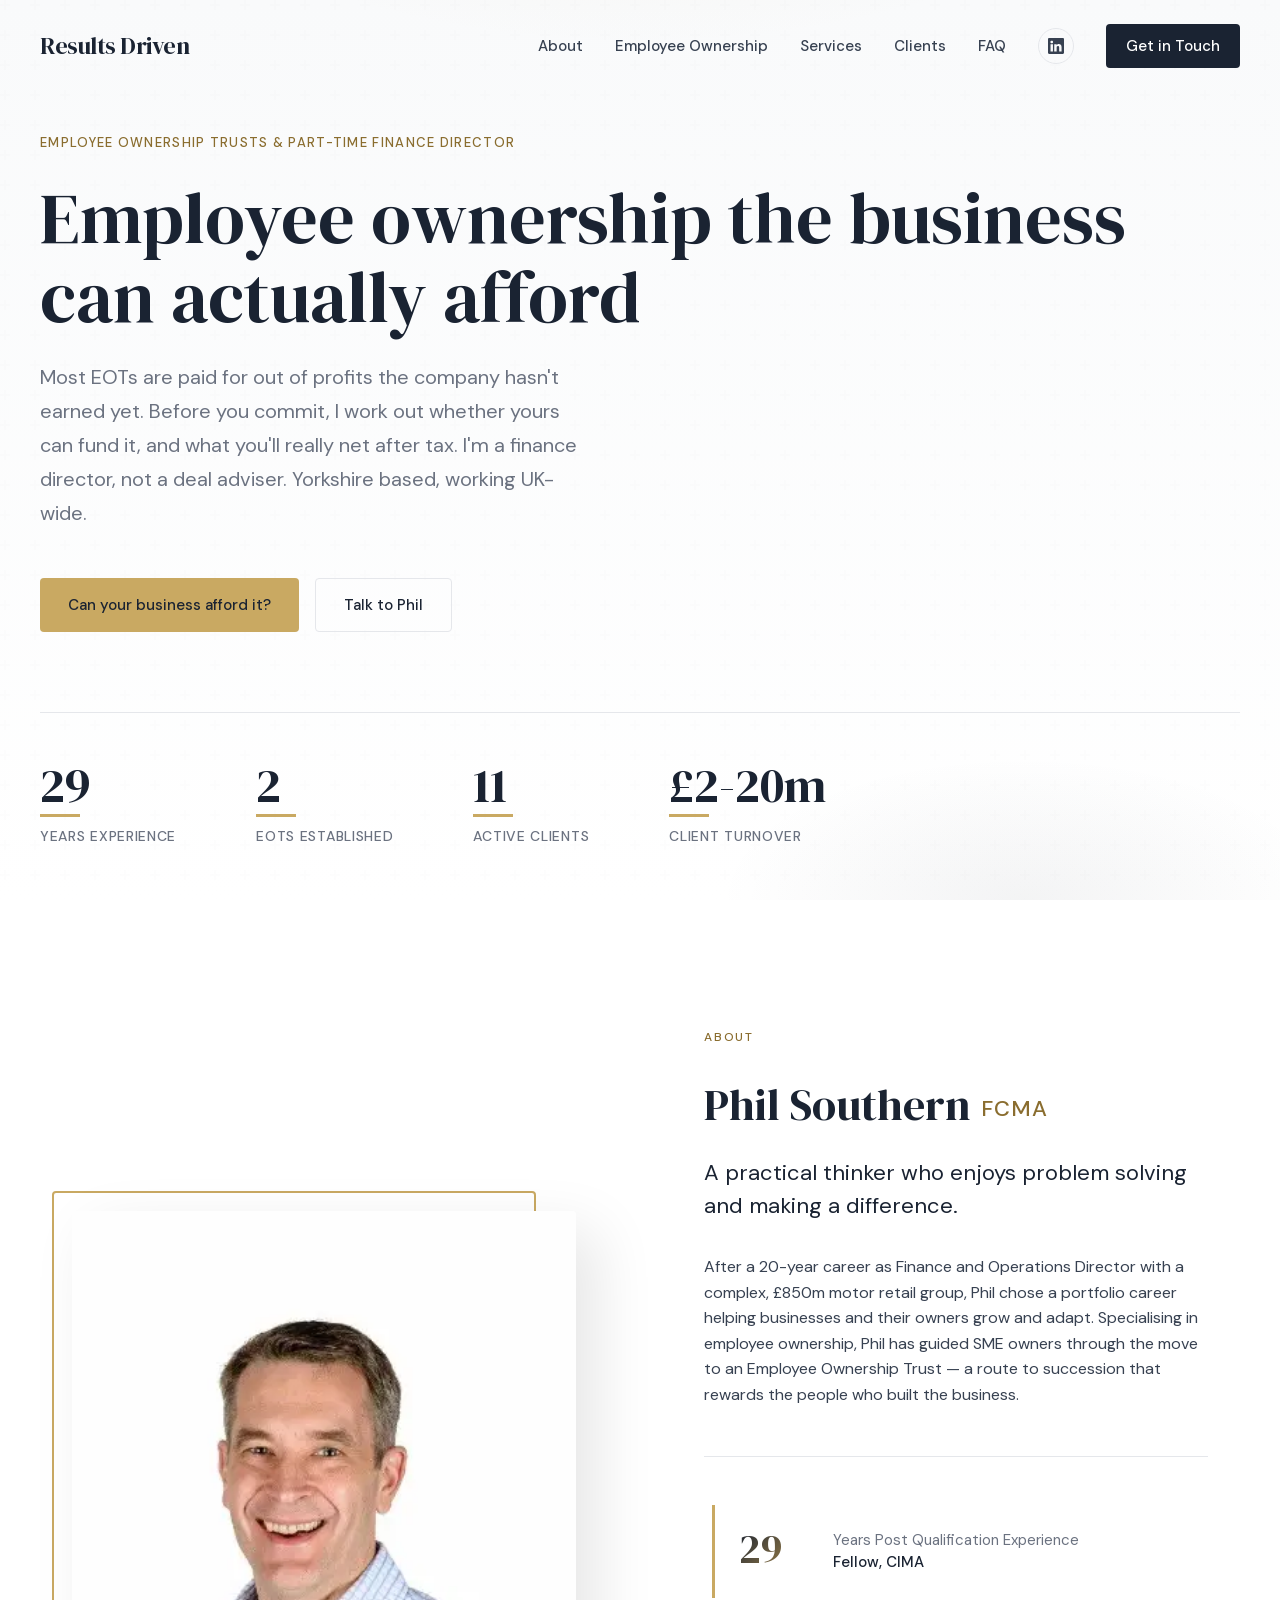
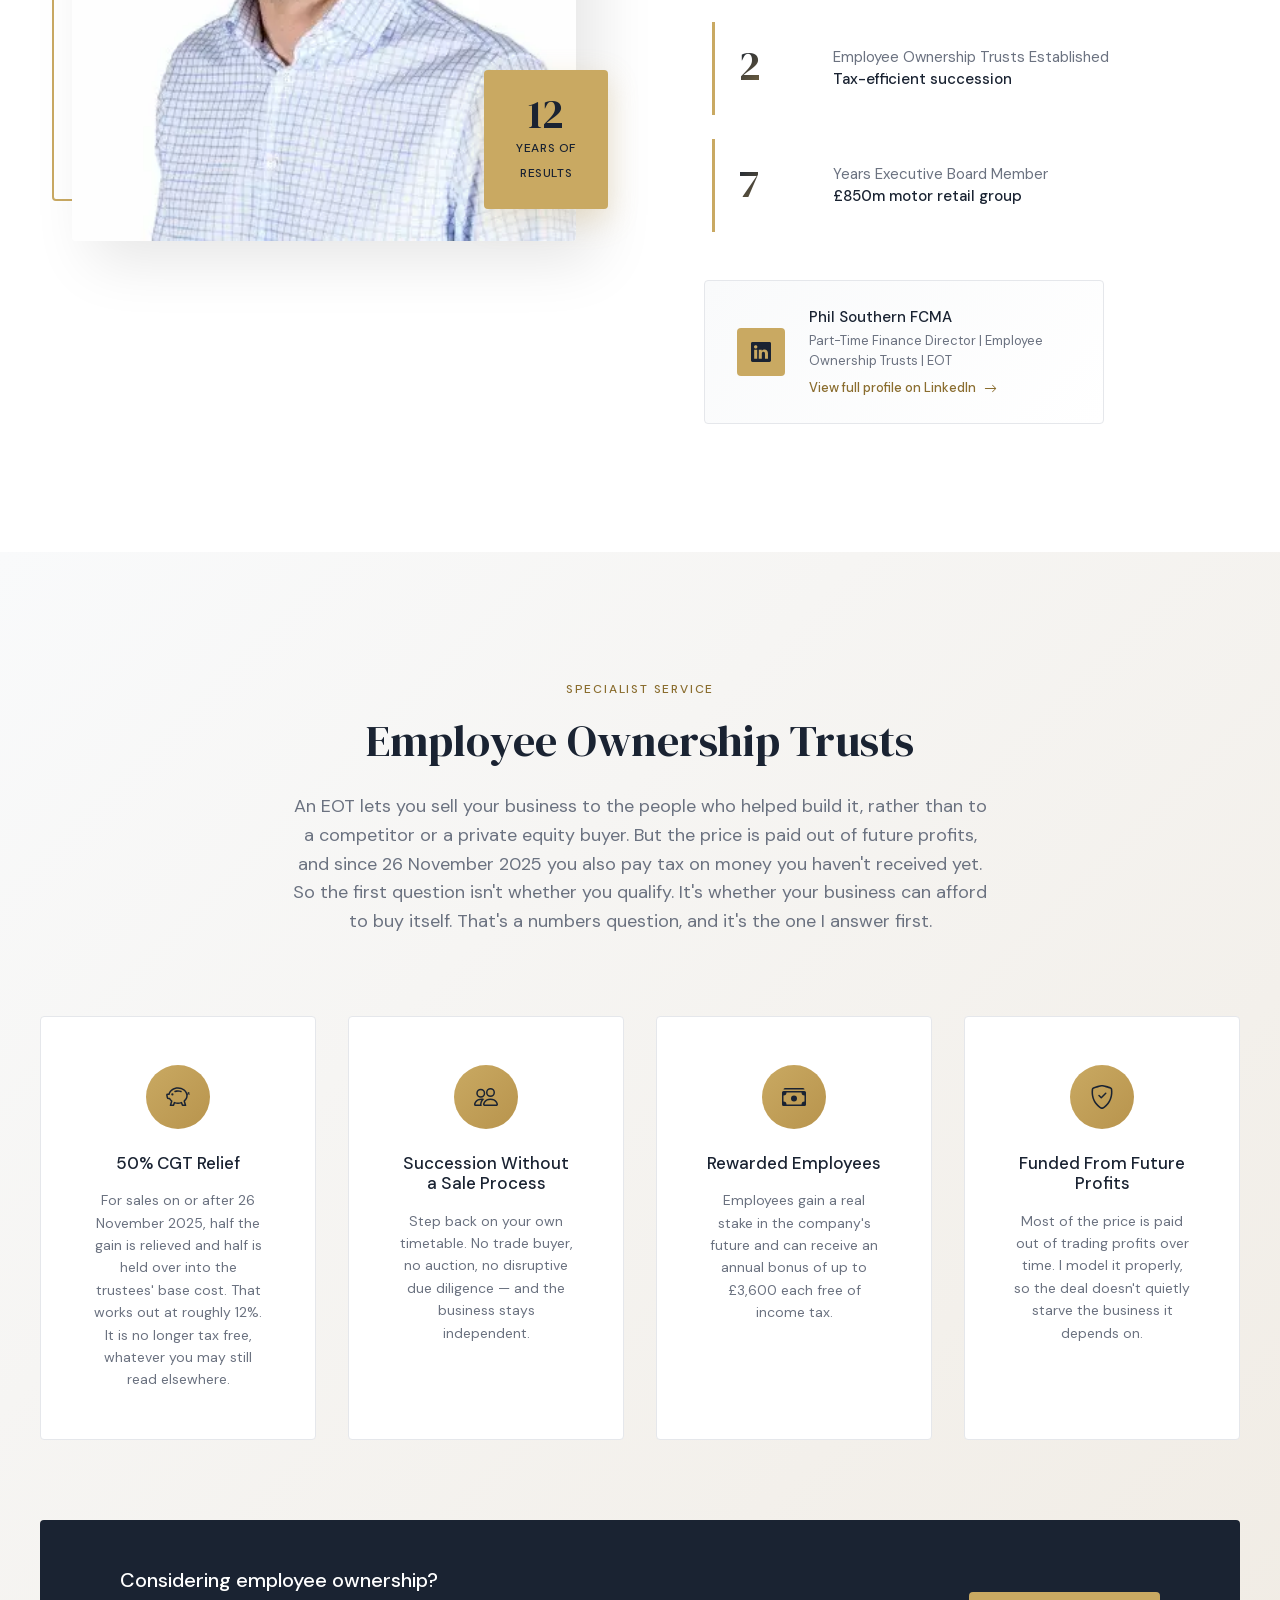
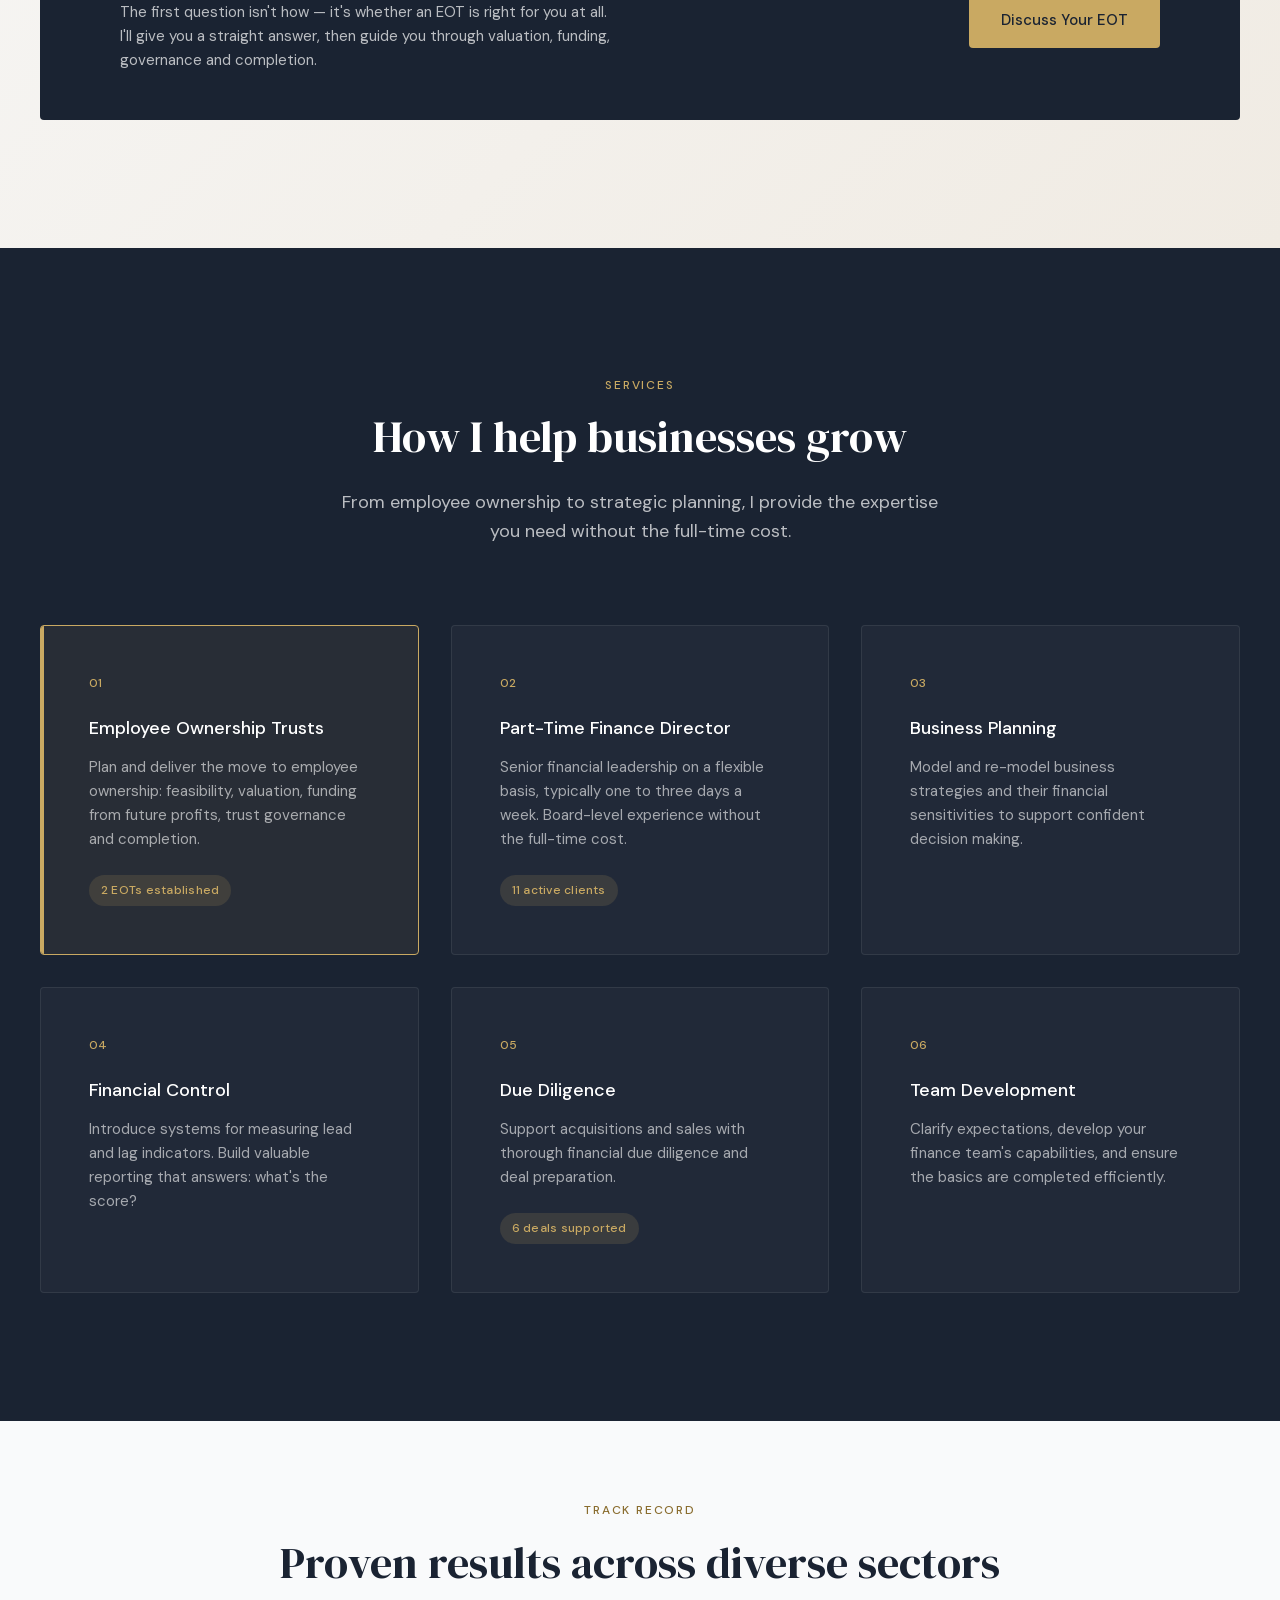
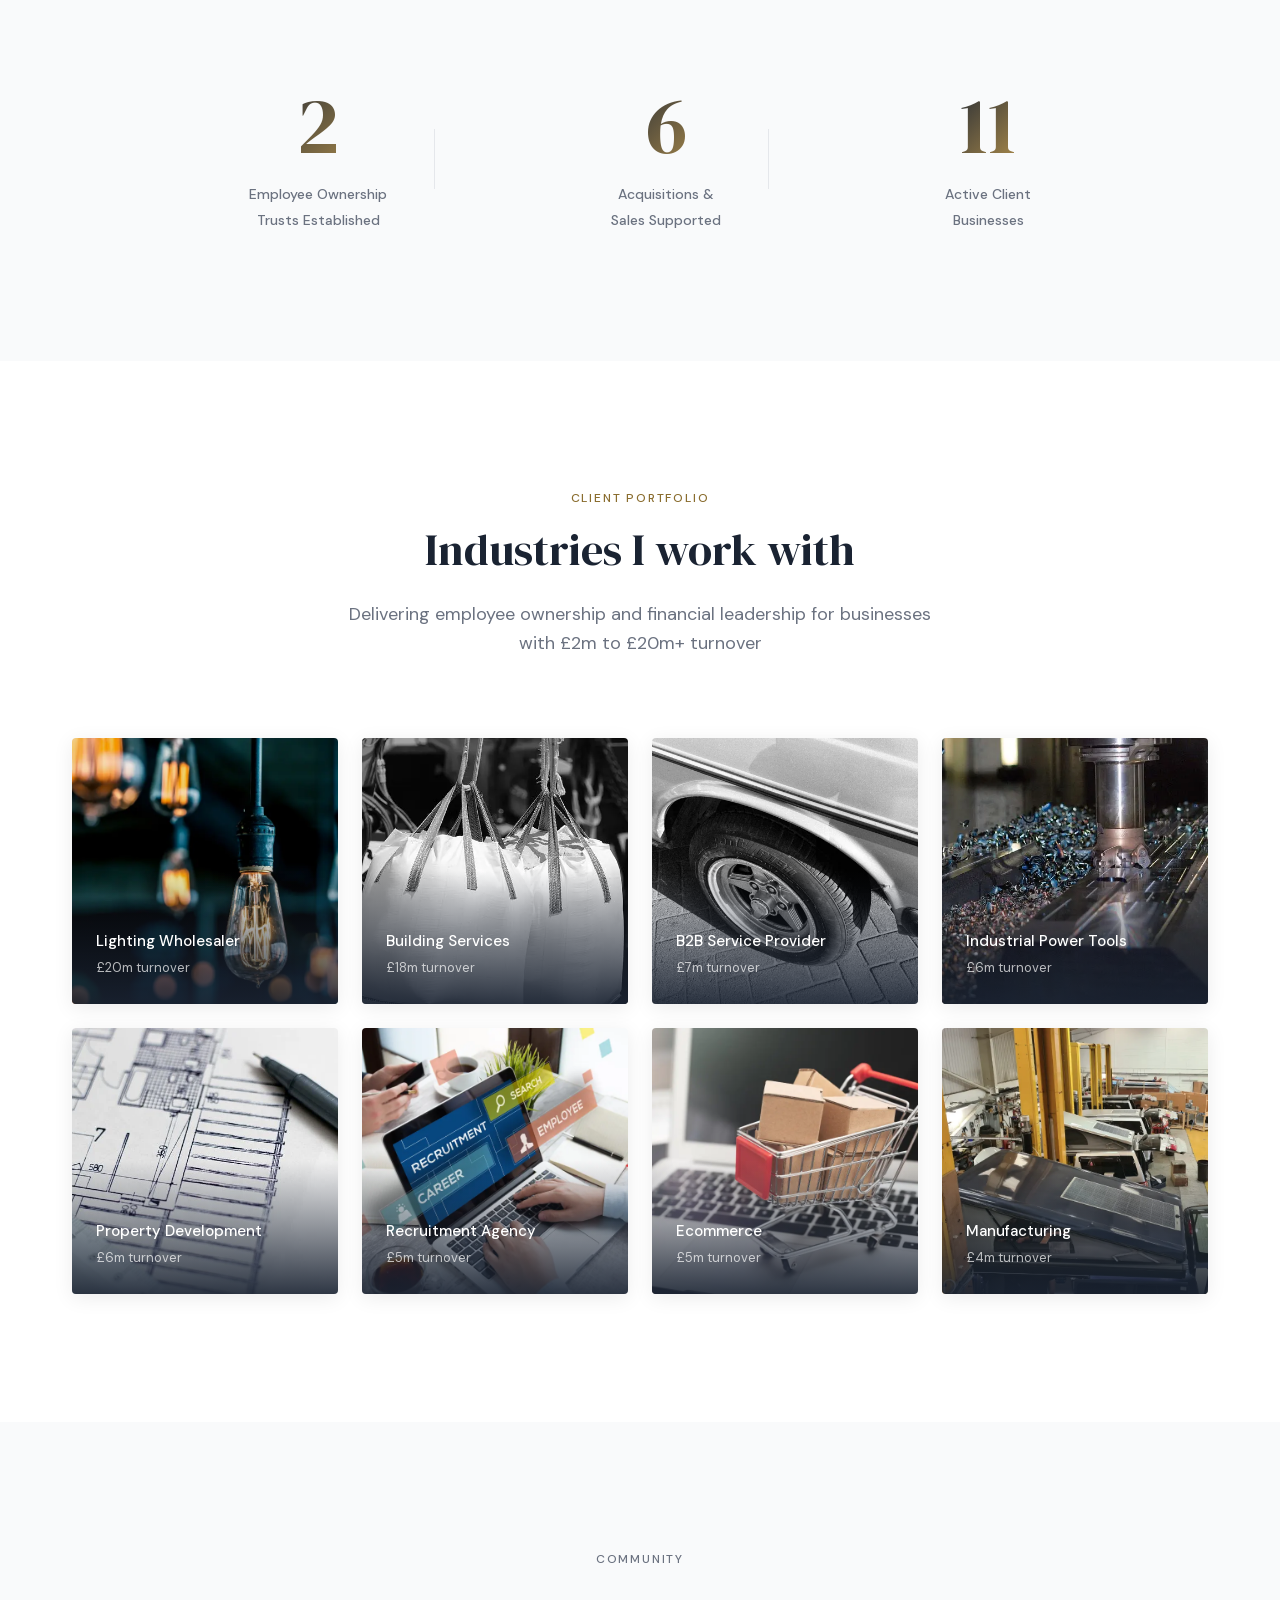
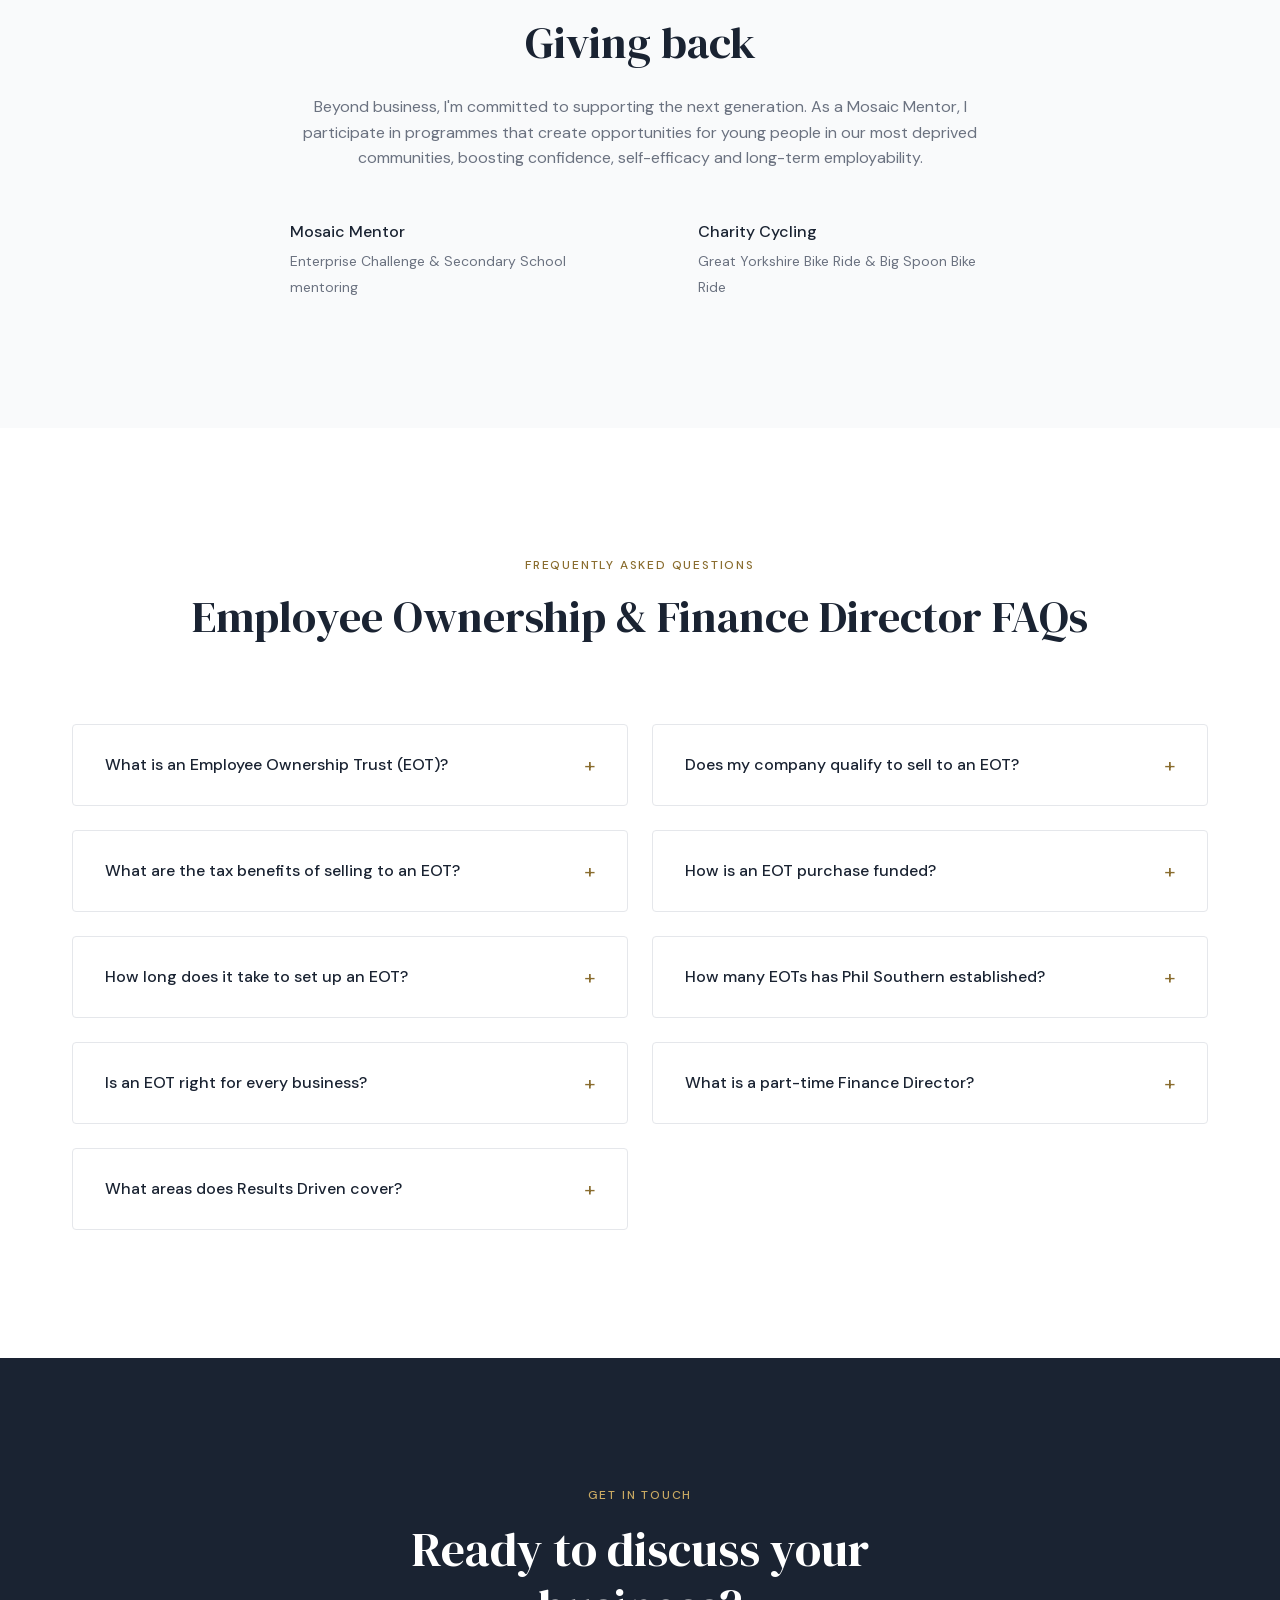
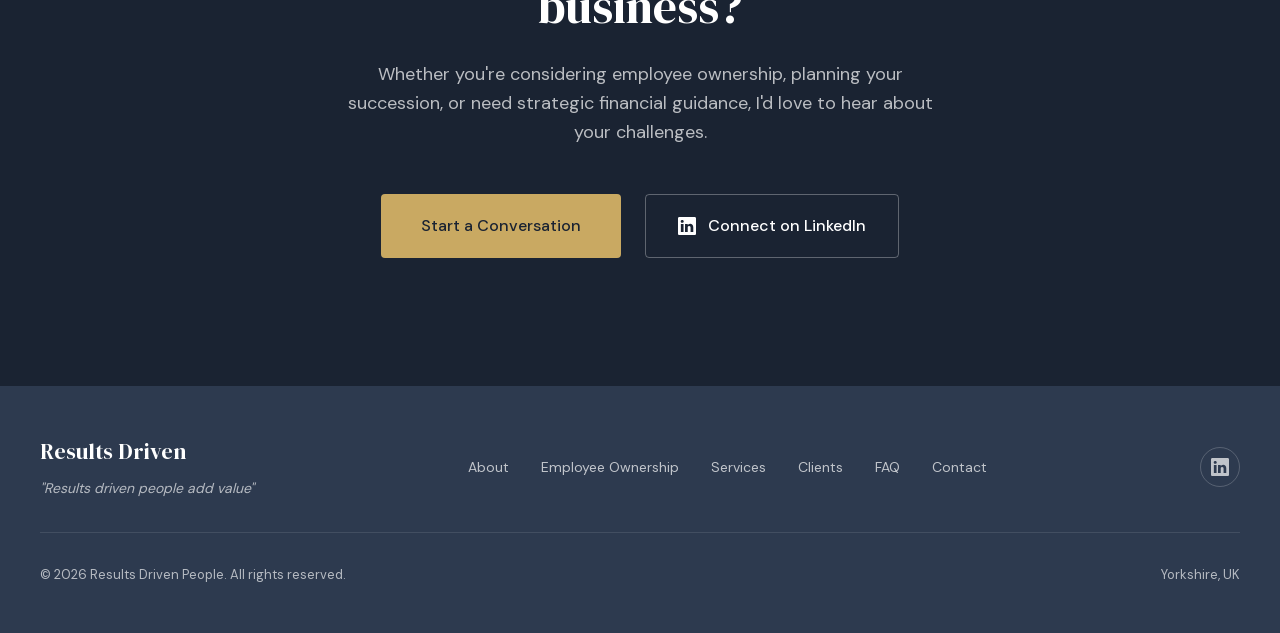
==== commit c72ee8f8: "robots.txt: explicitly allow AI training crawlers Retrieval bots were already allowed; training craw" ====
--- a/index.html
+++ b/index.html
@@ -189,7 +189,7 @@
         "givenName": "Phil",
         "familyName": "Southern",
         "jobTitle": "Part-Time Finance Director & Employee Ownership Trust Advisor",
-        "description": "Fellow of CIMA with 28+ years post-qualification experience. Specialist in Employee Ownership Trusts, having established 2 EOTs for client businesses. Former Executive Board Member of an £850m motor retail group.",
+        "description": "Fellow of CIMA, qualified 1997, with 29 years post-qualification experience. Specialist in Employee Ownership Trusts, having established 2 EOTs for client businesses. Former Executive Board Member of an £850m motor retail group.",
         "image": "https://www.resultsdriven.co.uk/assets/img/Phil.webp",
         "url": "https://www.resultsdriven.co.uk",
         "worksFor": {
@@ -466,12 +466,12 @@
     <section class="hero" aria-labelledby="hero-title">
       <div class="hero-bg" aria-hidden="true"></div>
       <div class="hero-content">
-        <p class="hero-label">Employee Ownership Trust Specialist & Part-Time Finance Director</p>
-        <h1 id="hero-title" class="hero-title">Strategic financial leadership for growing businesses</h1>
-        <p class="hero-subtitle">Helping ambitious SMEs move to employee ownership, navigate growth, and make better decisions. Based in Yorkshire, working UK-wide.</p>
+        <p class="hero-label">Employee Ownership Trusts &amp; Part-Time Finance Director</p>
+        <h1 id="hero-title" class="hero-title">Employee ownership the business can actually afford</h1>
+        <p class="hero-subtitle">Most EOTs are paid for out of profits the company hasn't earned yet. Before you commit, I work out whether yours can fund it, and what you'll really net after tax. I'm a finance director, not a deal adviser. Yorkshire based, working UK-wide.</p>
         <div class="hero-actions">
-          <a href="mailto:phil@resultsdriven.co.uk?subject=Employee%20Ownership%20Trust%20Enquiry&body=Hello%20Phil%2C%0D%0A%0D%0AI'd%20like%20to%20discuss%20whether%20an%20Employee%20Ownership%20Trust%20is%20right%20for%20my%20business.%0D%0A%0D%0ACompany%3A%20%0D%0ATurnover%3A%20%0D%0ANumber%20of%20employees%3A%20%0D%0A%0D%0AKind%20regards%2C" class="btn-primary">Discuss Employee Ownership</a>
-          <a href="#employee-ownership" class="btn-secondary">Learn About EOTs</a>
+          <a href="/eot-affordability-calculator.html" class="btn-primary">Can your business afford it?</a>
+          <a href="mailto:phil@resultsdriven.co.uk?subject=Employee%20Ownership%20Trust%20Enquiry&body=Hello%20Phil%2C%0D%0A%0D%0AI'd%20like%20to%20discuss%20whether%20an%20Employee%20Ownership%20Trust%20is%20right%20for%20my%20business.%0D%0A%0D%0ACompany%3A%20%0D%0ATurnover%3A%20%0D%0AProfit%3A%20%0D%0A%0D%0AKind%20regards%2C" class="btn-secondary">Talk to Phil</a>
         </div>
       </div>
       <div class="hero-stats" role="list" aria-label="Key achievements">
@@ -543,14 +543,14 @@
         <div class="eot-header">
           <p class="section-label">Specialist Service</p>
           <h2 id="eot-title" class="section-title">Employee Ownership Trusts</h2>
-          <p class="section-subtitle">An EOT lets you sell your business to the people who helped build it, without handing it to a competitor or a private equity buyer. Since 26 November 2025 the tax picture has changed, and the price is still paid out of future profits — so the real question is whether your business can actually afford to buy itself. That's a financial modelling question, and it's the one I answer first.</p>
+          <p class="section-subtitle">An EOT lets you sell your business to the people who helped build it, rather than to a competitor or a private equity buyer. But the price is paid out of future profits, and since 26 November 2025 you also pay tax on money you haven't received yet. So the first question isn't whether you qualify. It's whether your business can afford to buy itself. That's a numbers question, and it's the one I answer first.</p>
         </div>
 
         <div class="eot-benefits">
           <div class="eot-benefit">
             <div class="eot-benefit-icon"><svg class="ico" viewBox="0 0 16 16" aria-hidden="true" focusable="false"><path d="M5 6.25a.75.75 0 1 1-1.5 0 .75.75 0 0 1 1.5 0m1.138-1.496A6.6 6.6 0 0 1 7.964 4.5c.666 0 1.303.097 1.893.273a.5.5 0 0 0 .286-.958A7.6 7.6 0 0 0 7.964 3.5c-.734 0-1.441.103-2.102.292a.5.5 0 1 0 .276.962"/><path fill-rule="evenodd" d="M7.964 1.527c-2.977 0-5.571 1.704-6.32 4.125h-.55A1 1 0 0 0 .11 6.824l.254 1.46a1.5 1.5 0 0 0 1.478 1.243h.263c.3.513.688.978 1.145 1.382l-.729 2.477a.5.5 0 0 0 .48.641h2a.5.5 0 0 0 .471-.332l.482-1.351c.635.173 1.31.267 2.011.267.707 0 1.388-.095 2.028-.272l.543 1.372a.5.5 0 0 0 .465.316h2a.5.5 0 0 0 .478-.645l-.761-2.506C13.81 9.895 14.5 8.559 14.5 7.069q0-.218-.02-.431c.261-.11.508-.266.705-.444.315.306.815.306.815-.417 0 .223-.5.223-.461-.026a1 1 0 0 0 .09-.255.7.7 0 0 0-.202-.645.58.58 0 0 0-.707-.098.74.74 0 0 0-.375.562c-.024.243.082.48.32.654a2 2 0 0 1-.259.153c-.534-2.664-3.284-4.595-6.442-4.595M2.516 6.26c.455-2.066 2.667-3.733 5.448-3.733 3.146 0 5.536 2.114 5.536 4.542 0 1.254-.624 2.41-1.67 3.248a.5.5 0 0 0-.165.535l.66 2.175h-.985l-.59-1.487a.5.5 0 0 0-.629-.288c-.661.23-1.39.359-2.157.359a6.6 6.6 0 0 1-2.157-.359.5.5 0 0 0-.635.304l-.525 1.471h-.979l.633-2.15a.5.5 0 0 0-.17-.534 4.65 4.65 0 0 1-1.284-1.541.5.5 0 0 0-.446-.275h-.56a.5.5 0 0 1-.492-.414l-.254-1.46h.933a.5.5 0 0 0 .488-.393m12.621-.857a.6.6 0 0 1-.098.21l-.044-.025c-.146-.09-.157-.175-.152-.223a.24.24 0 0 1 .117-.173c.049-.027.08-.021.113.012a.2.2 0 0 1 .064.199"/></svg></div>
             <h3>50% CGT Relief</h3>
-            <p>For disposals on or after 26 November 2025, half the gain is relieved and half is held over into the trustees' base cost — an effective rate of around 12%. It is no longer tax-free, and any adviser still telling you it is has not read the rules.</p>
+            <p>For sales on or after 26 November 2025, half the gain is relieved and half is held over into the trustees' base cost. That works out at roughly 12%. It is no longer tax free, whatever you may still read elsewhere.</p>
           </div>
           <div class="eot-benefit">
             <div class="eot-benefit-icon"><svg class="ico" viewBox="0 0 16 16" aria-hidden="true" focusable="false"><path d="M15 14s1 0 1-1-1-4-5-4-5 3-5 4 1 1 1 1zm-7.978-1L7 12.996c.001-.264.167-1.03.76-1.72C8.312 10.629 9.282 10 11 10c1.717 0 2.687.63 3.24 1.276.593.69.758 1.457.76 1.72l-.008.002-.014.002zM11 7a2 2 0 1 0 0-4 2 2 0 0 0 0 4m3-2a3 3 0 1 1-6 0 3 3 0 0 1 6 0M6.936 9.28a6 6 0 0 0-1.23-.247A7 7 0 0 0 5 9c-4 0-5 3-5 4q0 1 1 1h4.216A2.24 2.24 0 0 1 5 13c0-1.01.377-2.042 1.09-2.904.243-.294.526-.569.846-.816M4.92 10A5.5 5.5 0 0 0 4 13H1c0-.26.164-1.03.76-1.724.545-.636 1.492-1.256 3.16-1.275ZM1.5 5.5a3 3 0 1 1 6 0 3 3 0 0 1-6 0m3-2a2 2 0 1 0 0 4 2 2 0 0 0 0-4"/></svg></div>
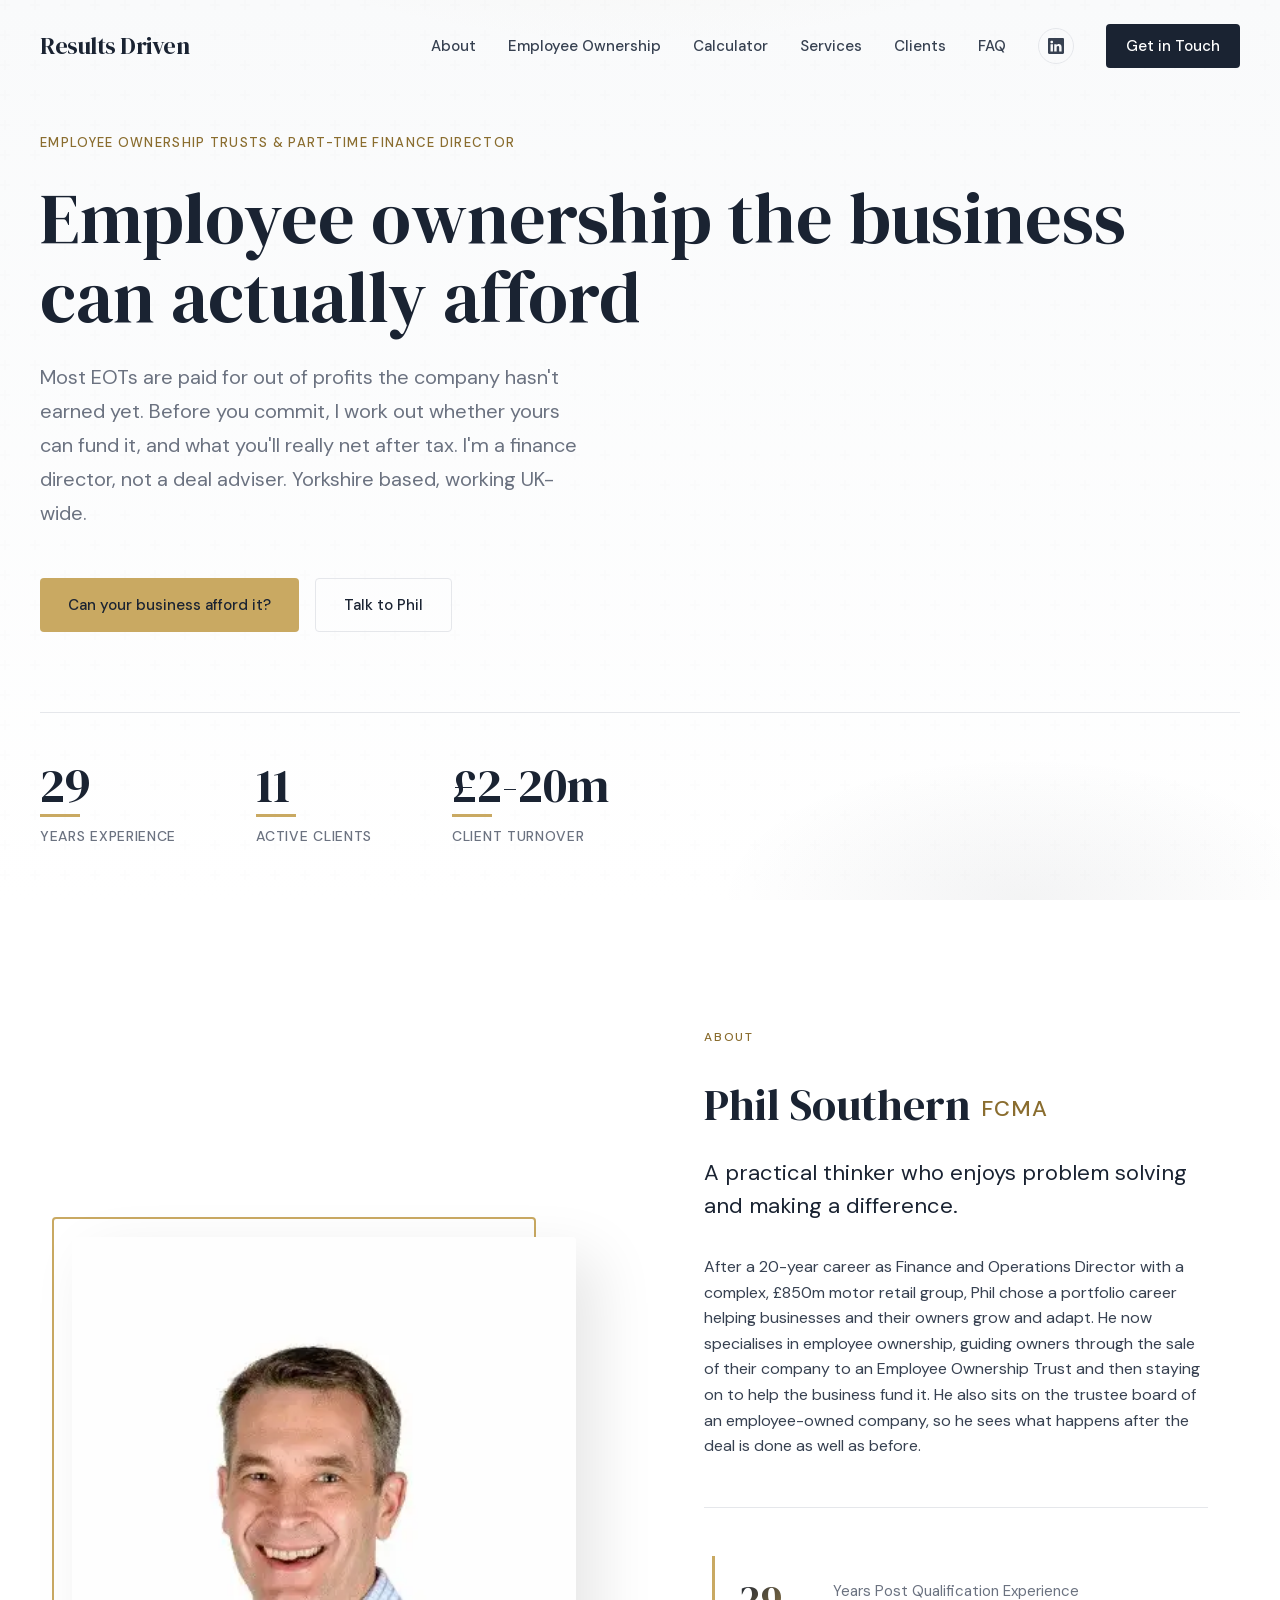
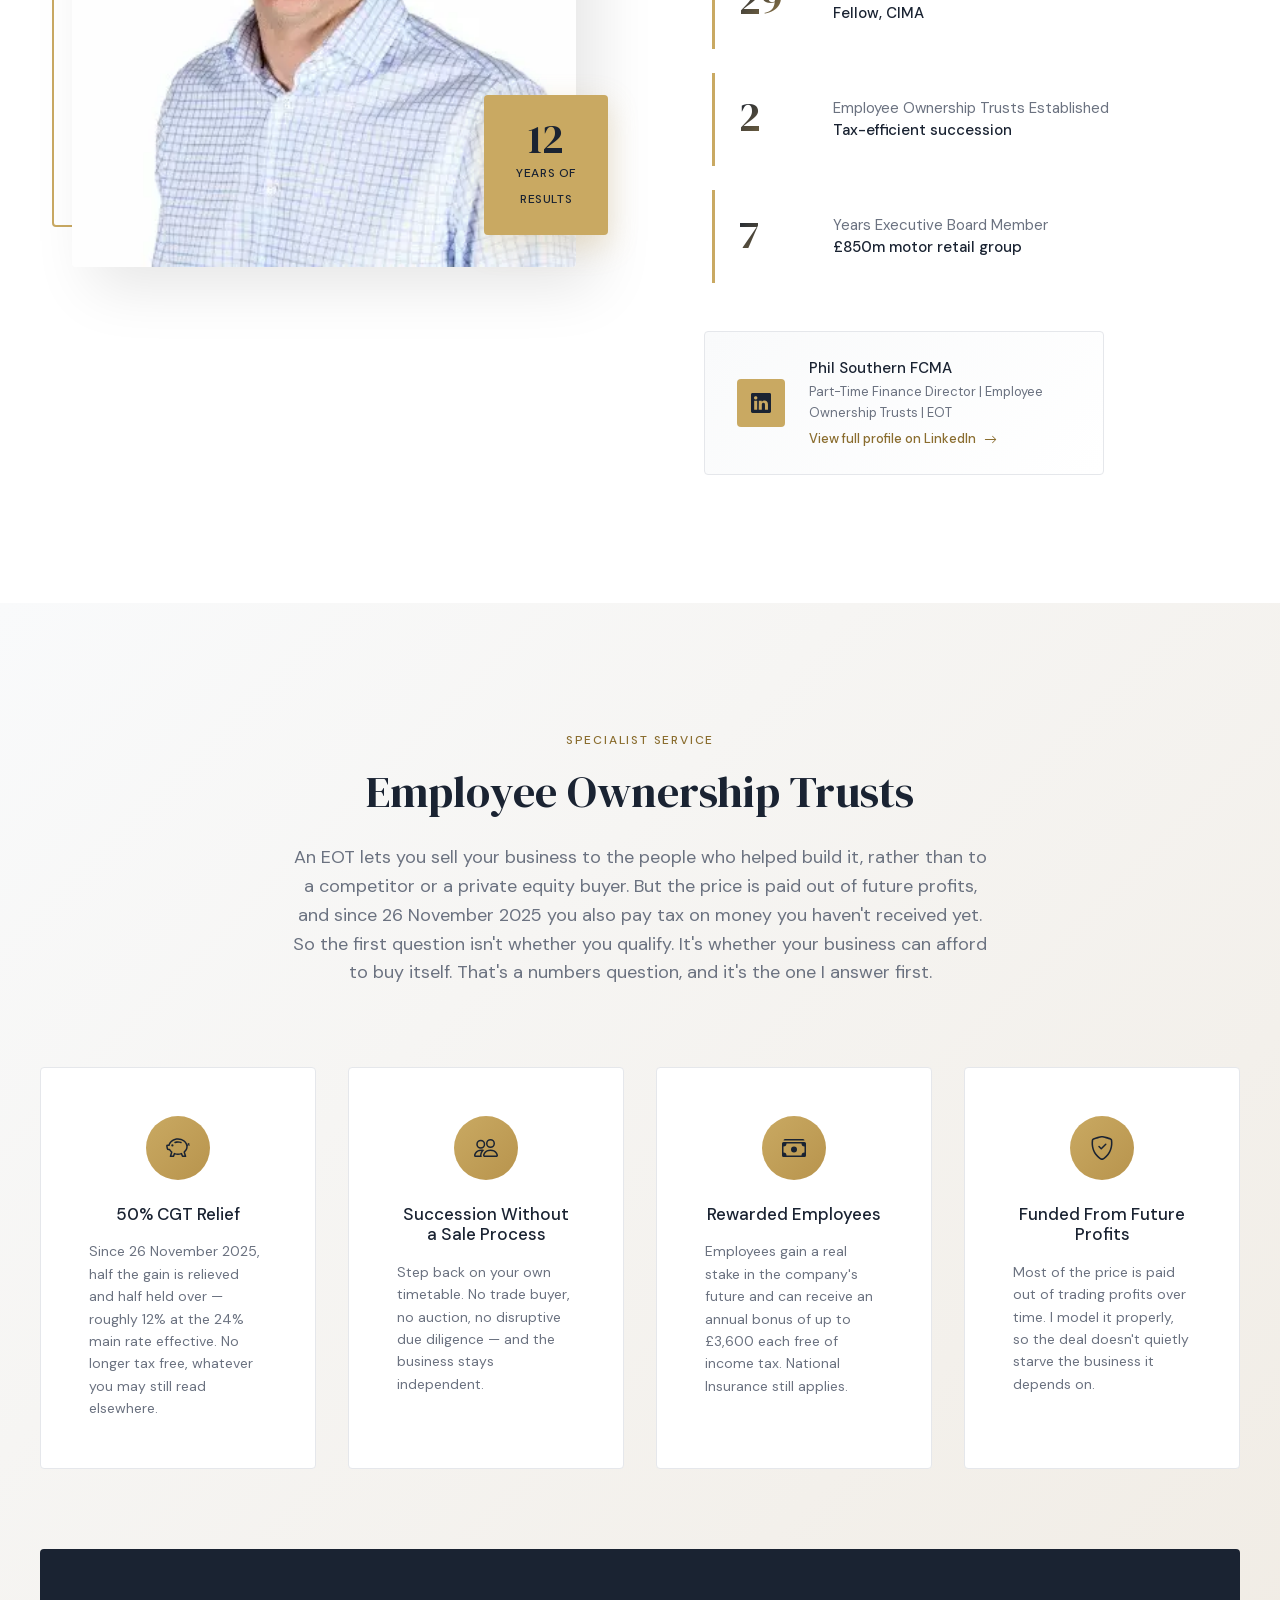
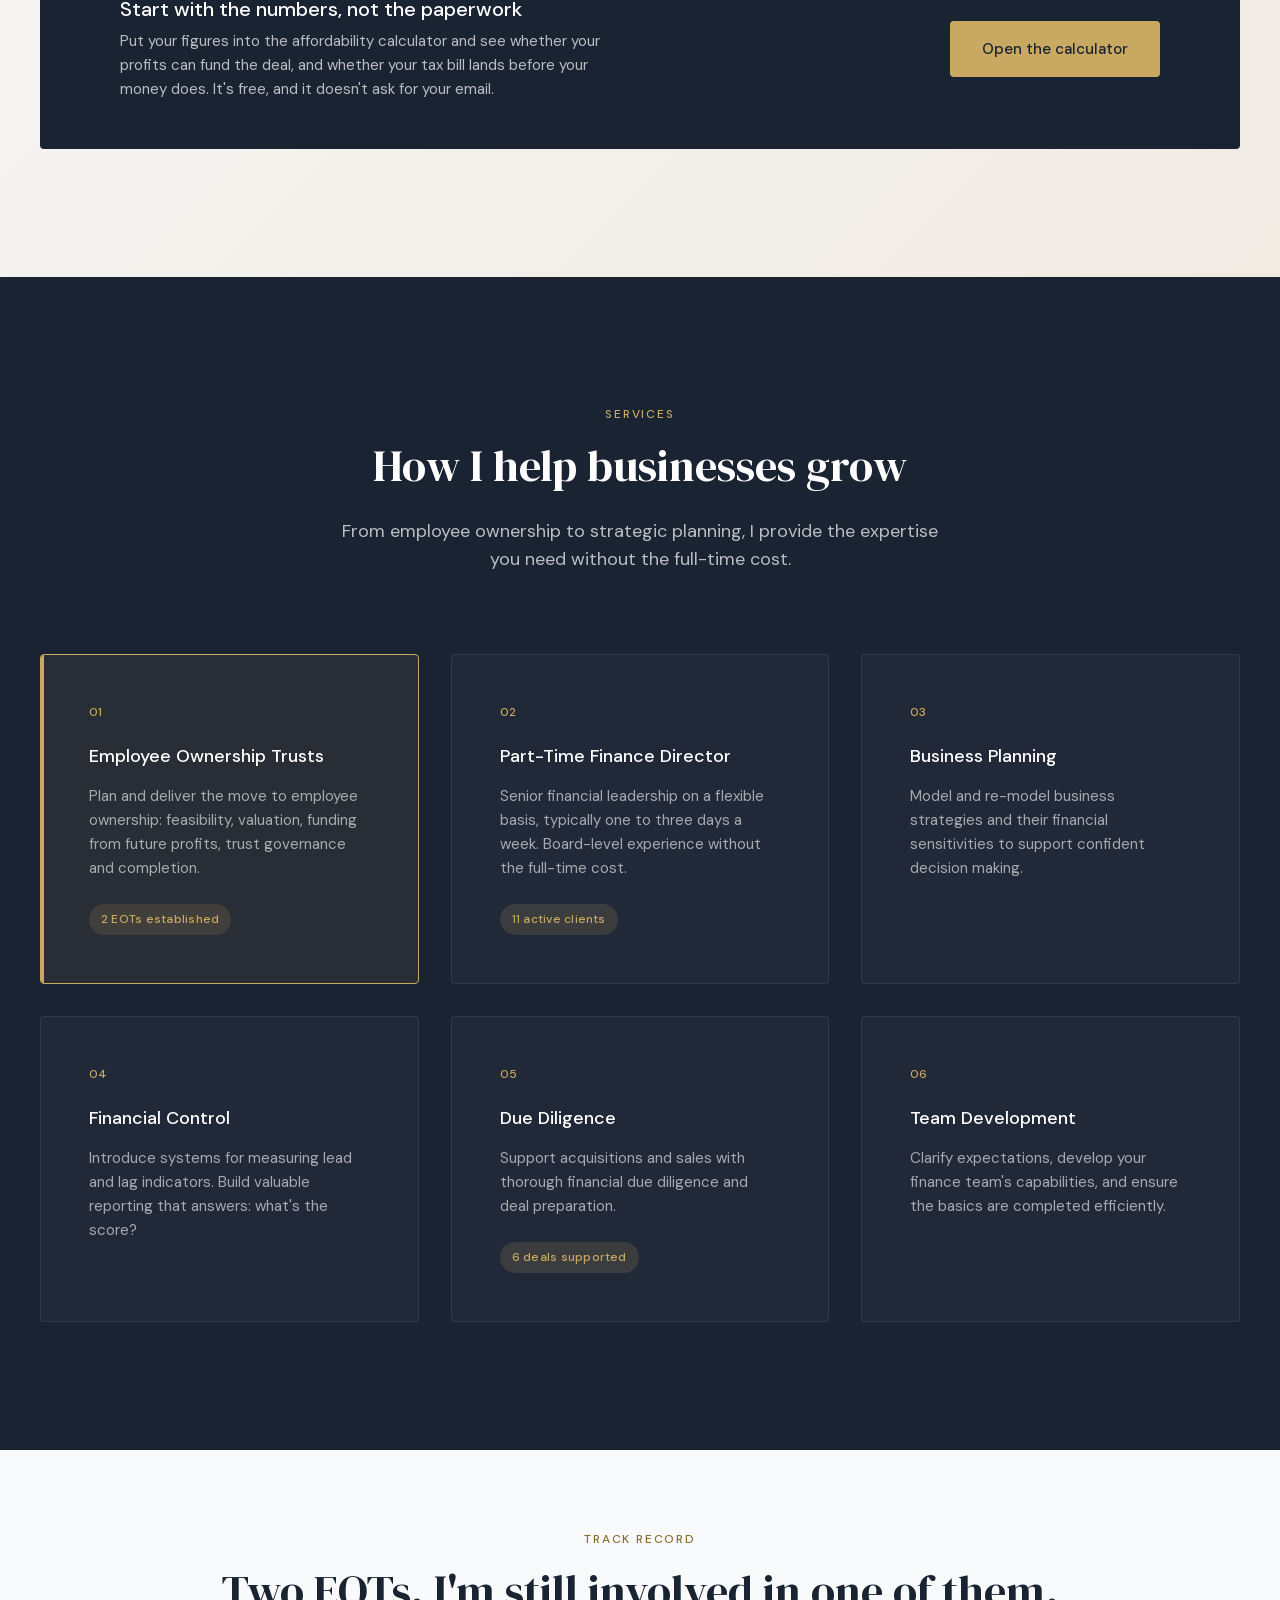
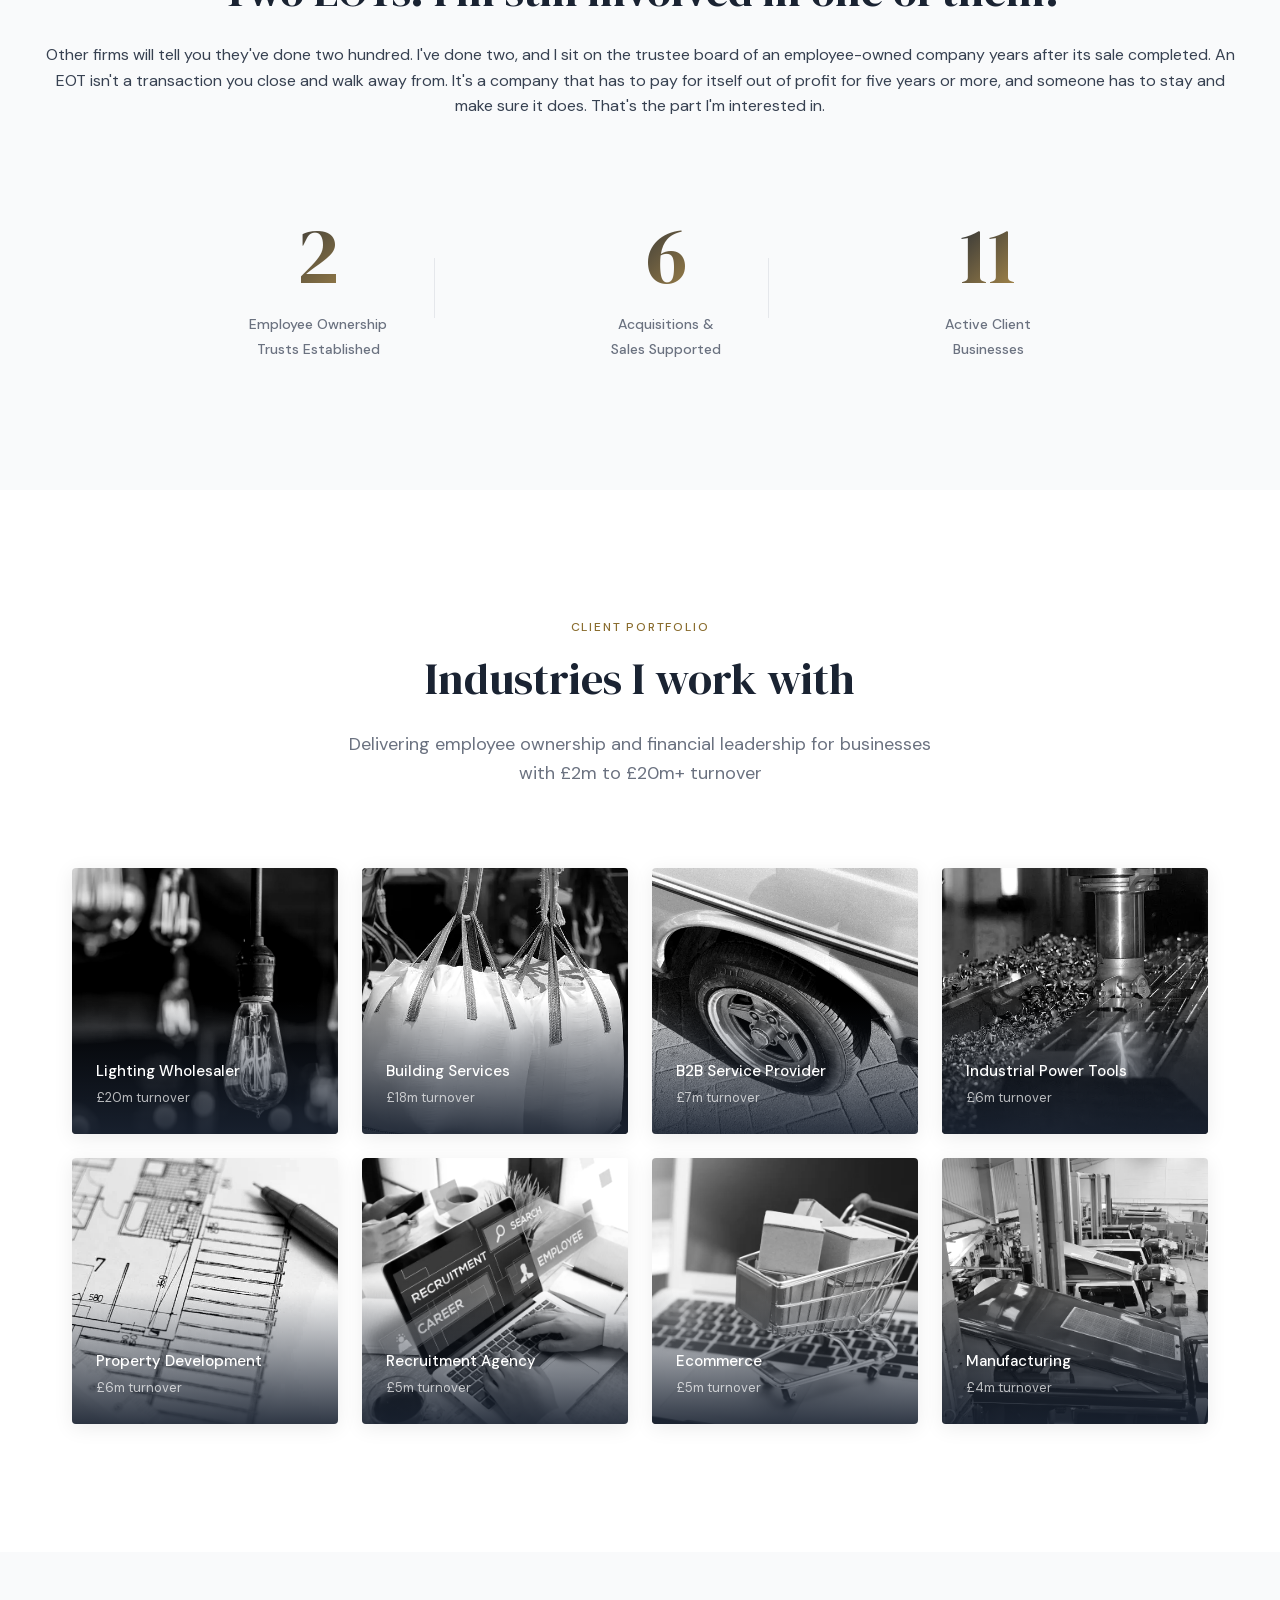
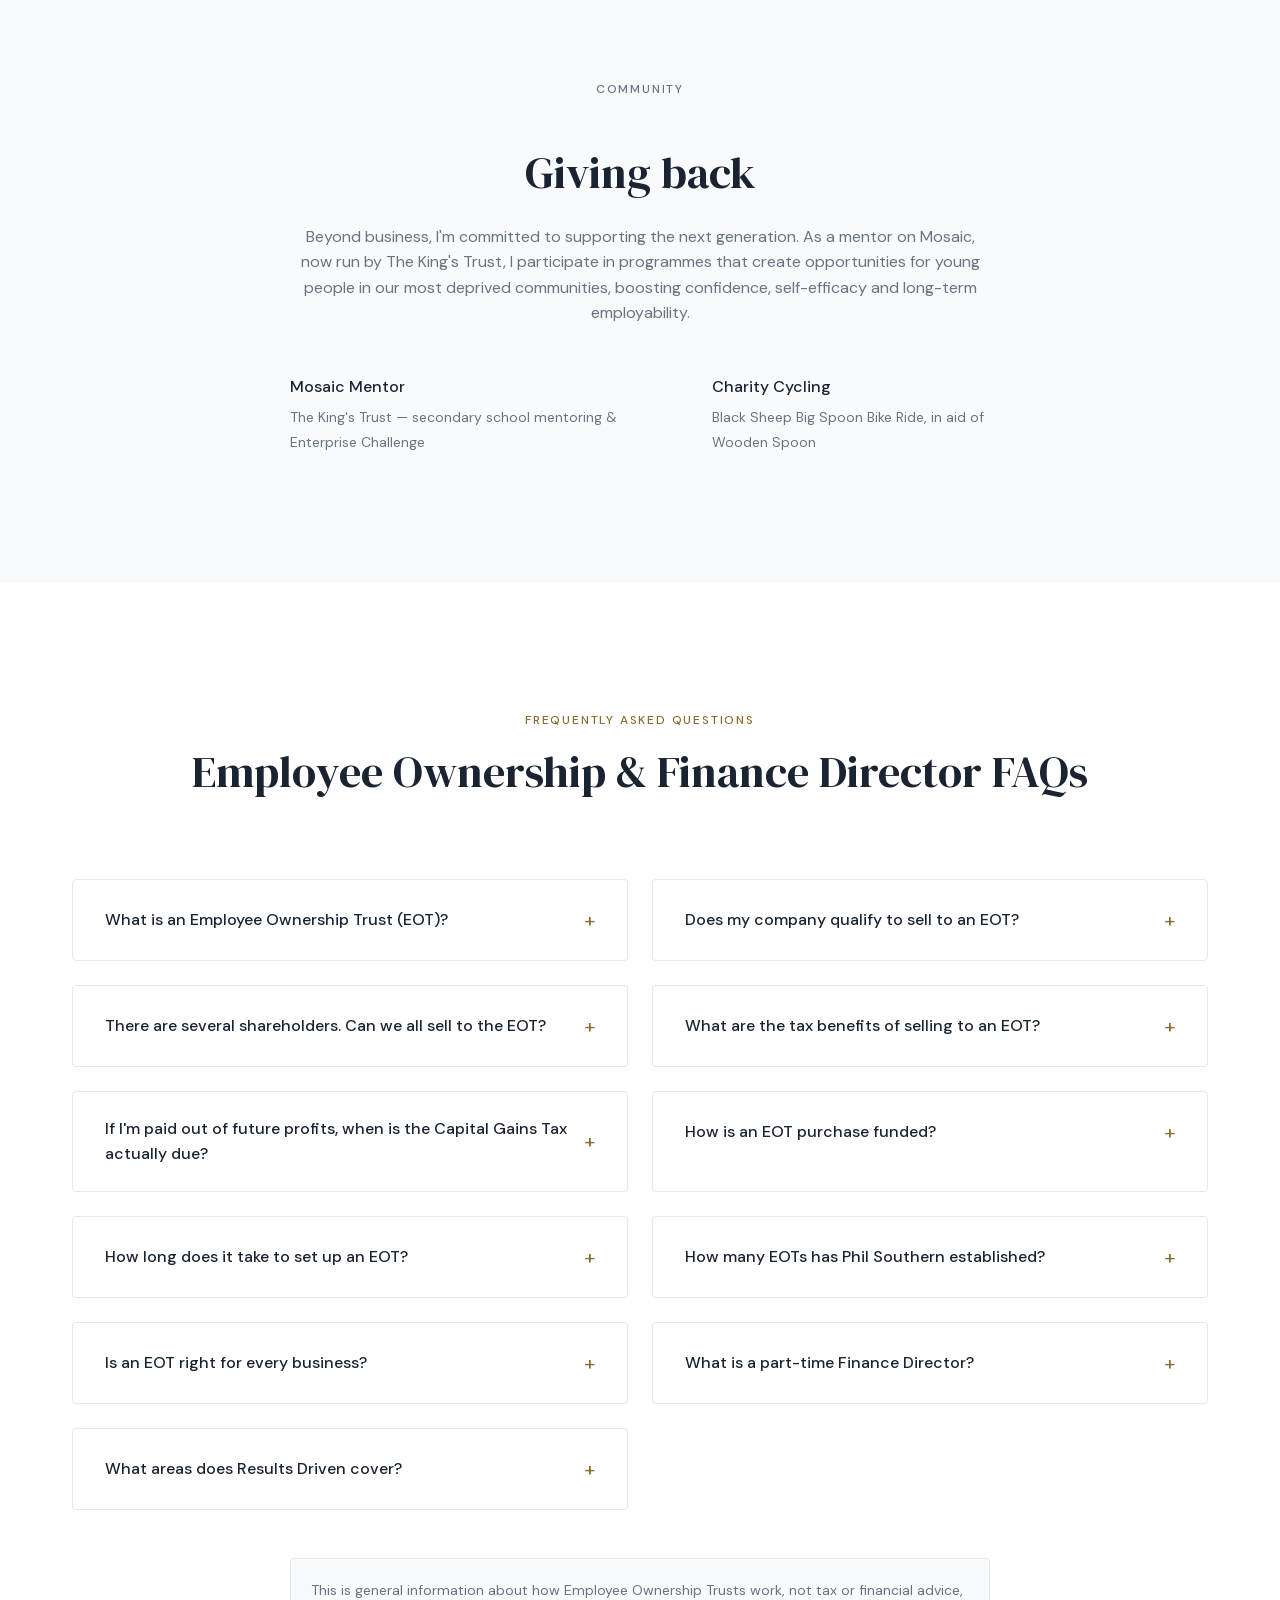
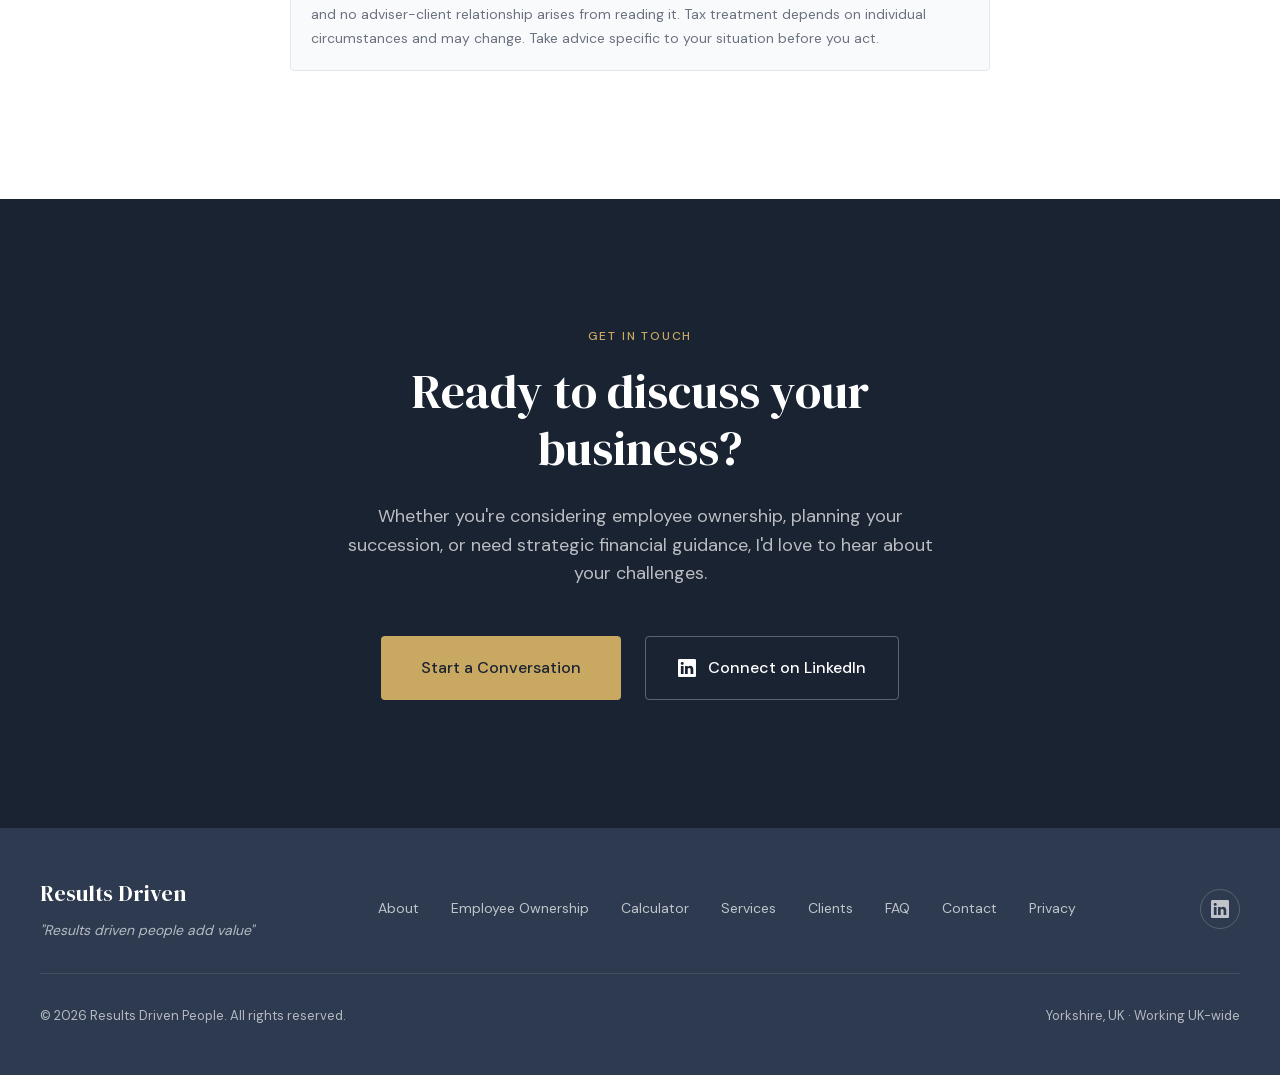
==== commit 8fd8b221: "Fix pre-launch QA defects across both pages Full user-focused QA audit of the site, driven in a real" ====
--- a/index.html
+++ b/index.html
@@ -35,25 +35,25 @@
   <meta property="og:type" content="website">
   <meta property="og:url" content="https://www.resultsdriven.co.uk/">
   <meta property="og:site_name" content="Results Driven">
-  <meta property="og:title" content="Employee Ownership Trust (EOT) Advisor & Part-Time Finance Director | Phil Southern FCMA">
+  <meta property="og:title" content="Employee Ownership Trust (EOT) Advisor &amp; Part-Time Finance Director | Phil Southern FCMA">
   <meta property="og:description" content="EOT advice under the 2026 rules. Can your business actually afford to buy itself? A finance director who models the funding before you commit — and stays after completion. UK-wide.">
-  <meta property="og:image" content="https://www.resultsdriven.co.uk/assets/img/Phil.webp">
-  <meta property="og:image:width" content="450">
-  <meta property="og:image:height" content="450">
-  <meta property="og:image:alt" content="Phil Southern FCMA - Employee Ownership Trust Advisor">
+  <meta property="og:image" content="https://www.resultsdriven.co.uk/assets/img/og-home.jpg">
+  <meta property="og:image:width" content="1200">
+  <meta property="og:image:height" content="630">
+  <meta property="og:image:alt" content="Employee ownership the business can actually afford - Results Driven, Phil Southern FCMA">
   <meta property="og:locale" content="en_GB">
 
   <!-- Twitter -->
   <meta name="twitter:card" content="summary_large_image">
   <meta name="twitter:url" content="https://www.resultsdriven.co.uk/">
-  <meta name="twitter:title" content="Employee Ownership Trust (EOT) Advisor & Part-Time Finance Director | Phil Southern FCMA">
+  <meta name="twitter:title" content="Employee Ownership Trust (EOT) Advisor &amp; Part-Time Finance Director | Phil Southern FCMA">
   <meta name="twitter:description" content="EOT advice under the 2026 rules. Can your business actually afford to buy itself? Modelled by a finance director, not a deal adviser.">
-  <meta name="twitter:image" content="https://www.resultsdriven.co.uk/assets/img/Phil.webp">
-  <meta name="twitter:image:alt" content="Phil Southern FCMA - Employee Ownership Trust Advisor">
+  <meta name="twitter:image" content="https://www.resultsdriven.co.uk/assets/img/og-home.jpg">
+  <meta name="twitter:image:alt" content="Employee ownership the business can actually afford - Results Driven, Phil Southern FCMA">
 
   <!-- Favicon -->
-  <link rel="icon" type="image/png" href="assets/img/favicon.png">
-  <link rel="apple-touch-icon" href="assets/img/favicon.png">
+  <link rel="icon" type="image/png" sizes="32x32" href="assets/img/favicon-32.png">
+  <link rel="apple-touch-icon" sizes="180x180" href="assets/img/apple-touch-icon.png">
   <link rel="manifest" href="manifest.json">
   <meta name="theme-color" content="#1a2332">
   <meta name="msapplication-TileColor" content="#1a2332">
@@ -96,7 +96,7 @@
     .btn-primary,.btn-secondary{display:inline-flex;align-items:center;justify-content:center;font-family:'DM Sans',sans-serif;font-size:.9375rem;font-weight:500;padding:.875rem 1.75rem;border-radius:4px;border:none;cursor:pointer}
     .btn-primary{background:#c9a962;color:#1a2332}
     .btn-secondary{background:transparent;color:#1a2332;border:1px solid #e5e7eb}
-    @media(max-width:768px){.nav-toggle{display:flex;flex-direction:column;gap:6px;background:none;border:none;cursor:pointer;padding:4px}.nav-toggle span{display:block;width:24px;height:2px;background:#1a2332}.nav-links{position:fixed;top:0;left:0;right:0;bottom:0;background:#fff;flex-direction:column;justify-content:center;opacity:0;visibility:hidden}.nav-open .nav-links{opacity:1;visibility:visible}}
+    @media(max-width:768px){.nav-toggle{display:flex;position:relative;z-index:1;flex-direction:column;justify-content:center;align-items:center;gap:6px;background:none;border:none;cursor:pointer;width:44px;height:44px;padding:0}.nav-toggle span{display:block;width:24px;height:2px;background:#1a2332}.nav-links{position:fixed;top:0;left:0;right:0;bottom:0;background:#fff;flex-direction:column;justify-content:center;overflow-y:auto;padding:6rem 1.5rem 2rem;opacity:0;visibility:hidden}.nav-open .nav-links{opacity:1;visibility:visible}}
   </style>
 
   <link href="assets/css/style.css" rel="stylesheet">
@@ -363,7 +363,15 @@
             "name": "Does my company qualify to sell to an EOT?",
             "acceptedAnswer": {
               "@type": "Answer",
-              "text": "The main conditions are that the company is a trading company (or the principal company of a trading group), that the trust acquires and keeps a controlling interest of more than 50% of the shares, and that the trust benefits all eligible employees on the same terms. There are also limits on the proportion of employees who are also substantial shareholders, and the trustees must be UK resident. Unlike some share schemes, there is no cap on company size or employee numbers."
+              "text": "Relief under section 236H of the Taxation of Chargeable Gains Act 1992 depends on eight statutory requirements. Five have applied since 2014: the trading requirement (the company must be a trading company, or the principal company of a trading group); the all-employee benefit requirement (the trust must benefit all eligible employees on broadly the same terms); the controlling interest requirement (the trust must acquire and keep more than 50% of the shares); the limited participation requirement (broadly, the participator fraction must not exceed two-fifths, which blocks relief where 5% shareholders and people connected to them make up too much of the workforce); and the related disposal requirement. Three more apply to disposals made on or after 30 October 2024: the trustee residence requirement (the trustees must be UK resident); the trustee independence requirement (fewer than half the trustees may be excluded participators, and they must not control the trust, so you cannot sell your company and still run the trust that owns it); and the consideration requirement (the trustees must not pay more than market value). There is no cap on company size or employee numbers, which is why an EOT suits businesses from small to large. The conditions are set out in HMRC's Capital Gains Manual at CG67820."
+            }
+          },
+          {
+            "@type": "Question",
+            "name": "There are several shareholders. Can we all sell to the EOT?",
+            "acceptedAnswer": {
+              "@type": "Answer",
+              "text": "Yes, but you almost certainly all have to do it in the same tax year, and this catches people out. The related disposal requirement in section 236H(4)(e) and (6) TCGA 1992 means relief is not available on a disposal if section 236H already applied to a related disposal made in an earlier tax year, either by you or by anyone connected with you. A disposal is related if it is of shares in the same company, or in a company in the same group. So if one shareholder sells and claims relief this year, and another sells next year, the second one gets no relief. A husband and wife are connected, so one spouse's earlier claim blocks the other's. In practice, relief is available for one tax year per company or group, and every selling shareholder needs to be in it. Plan the timetable before anyone signs anything."
             }
           },
           {
@@ -371,7 +379,7 @@
             "name": "What are the tax benefits of selling to an EOT?",
             "acceptedAnswer": {
               "@type": "Answer",
-              "text": "This changed at the Autumn Budget 2025 and a lot of published advice is now out of date. Selling to an EOT used to be completely free of Capital Gains Tax. For disposals on or after 26 November 2025, relief is cut to 50%: half the gain is chargeable now, and the other half is held over and deducted from the trustees' acquisition cost, so it comes back into charge on a future disposal by the trust. Business Asset Disposal Relief and Investors' Relief cannot be claimed where EOT relief is claimed. The effective rate is roughly 12%. The company can still pay employees an annual bonus of up to £3,600 each free of income tax (National Insurance still applies). The conditions must keep being met after completion, and relief can be clawed back from the seller if they are broken."
+              "text": "This changed at the Autumn Budget 2025 and a lot of published advice is now out of date. Selling to an EOT used to be completely free of Capital Gains Tax. For disposals on or after 26 November 2025, relief is cut to 50%: half the gain is chargeable now, and the other half is held over and deducted from the trustees' acquisition cost, so it comes back into charge on a future disposal by the trust. Business Asset Disposal Relief and Investors' Relief cannot be claimed where EOT relief is claimed. At the 24% main rate on shares, the effective rate is roughly 12%. The company can still pay employees an annual bonus of up to £3,600 each free of income tax (National Insurance still applies). The conditions must keep being met after completion, and this is where sellers get hurt. If a disqualifying event happens in any of the four tax years following the tax year of your disposal, section 236O TCGA 1992 revokes your claim and your gains are recalculated as if you had never made it. HMRC can make that adjustment regardless of the normal time limits. The clawback period used to be one tax year; Finance Act 2025 extended it to four for disposals on or after 30 October 2024. If a disqualifying event happens after that four-year window, the charge falls on the trustees instead, under section 236P, as a deemed disposal and reacquisition of the shares at market value. So for four years after you have sold and stepped back, other people's decisions can retrospectively cost you your relief, while the trustee independence requirement stops you controlling the trust that owns the company. That tension is the strongest argument for keeping a finance director close to the business after completion."
             }
           },
           {
@@ -387,7 +395,7 @@
             "name": "If I'm paid out of future profits, when is the Capital Gains Tax actually due?",
             "acceptedAnswer": {
               "@type": "Answer",
-              "text": "This is the trap in the new rules, and it catches sellers out. Capital Gains Tax is charged on the whole consideration at the point of disposal, including the deferred element you have not received yet, and it is payable by 31 January following the end of the tax year of the sale. Until 26 November 2025 this rarely mattered, because relief was 100% and there was no tax to find. Now that half the gain is chargeable, a seller can face a real tax bill long before the company has paid them most of the money. Section 280 TCGA 1992 allows HMRC to agree payment by instalments where consideration is deferred over more than 18 months, and section 48 provides relief where consideration ultimately proves irrecoverable. Getting the payment schedule, the instalment position and your personal cash flow modelled together, before you sign, is the single most valuable thing you can do."
+              "text": "This is the trap in the new rules, and it catches sellers out. Where the deferred consideration is ascertainable at completion — instalments of a known amount — Capital Gains Tax is charged on the whole of it at the point of disposal, including the money you have not yet received, and it is payable by 31 January following the end of the tax year of the sale. The disposal date is the contract date rather than completion, so exchanging in late March can pull the bill forward by a year. Until 26 November 2025 this rarely mattered, because relief was 100% and there was no tax to find. Now that half the gain is chargeable, a seller can face a real tax bill long before the company has paid them most of the money. Section 280 TCGA 1992 lets you pay that tax by instalments where the consideration itself is payable by instalments over a period of more than 18 months, spread over up to eight years and ending no later than the final consideration instalment. That is an option the seller elects into, not a concession HMRC grants, and it is worth claiming. Section 48 allows the tax to be adjusted if consideration ultimately proves irrecoverable — genuinely irrecoverable, not merely late or disappointing. If the deferred element is instead unascertainable, such as an earn-out geared to future profits, the position is different again: following Marren v Ingles you are taxed at completion on the market value of the right to those future payments, and taxed again when they arrive. Which of these you are signing up to changes your tax bill and your cash flow, so getting the payment schedule, the instalment position and your personal cash flow modelled together, before you sign, is the single most valuable thing you can do."
             }
           },
           {
@@ -438,6 +446,8 @@
 </head>
 
 <body>
+
+  <a href="#main-content" class="skip-link">Skip to main content</a>
 
   <!-- Navigation -->
   <nav class="site-nav" role="navigation" aria-label="Main navigation">
@@ -448,6 +458,7 @@
       <div class="nav-links" id="nav-links">
         <a href="#about">About</a>
         <a href="#employee-ownership">Employee Ownership</a>
+        <a href="/eot-affordability-calculator.html">Calculator</a>
         <a href="#services">Services</a>
         <a href="#clients">Clients</a>
         <a href="#faq">FAQ</a>
@@ -480,10 +491,6 @@
           <span class="stat-label">Years Experience</span>
         </div>
         <div class="stat" role="listitem">
-          <span class="stat-number">2</span>
-          <span class="stat-label">EOTs Established</span>
-        </div>
-        <div class="stat" role="listitem">
           <span class="stat-number">11</span>
           <span class="stat-label">Active Clients</span>
         </div>
@@ -497,7 +504,7 @@
     <!-- About -->
     <section id="about" class="about" aria-labelledby="about-title">
       <div class="about-image">
-        <img src="assets/img/Phil.webp" alt="Phil Southern, FCMA - Employee Ownership Trust Advisor and Part-Time Finance Director based in Yorkshire" width="500" height="625" loading="lazy">
+        <img src="assets/img/Phil.webp" alt="Phil Southern, FCMA - Employee Ownership Trust adviser and Part-Time Finance Director based in Yorkshire" width="450" height="450" loading="lazy">
         <div class="about-badge" aria-hidden="true">
           <span class="badge-number dynamic-results-years">12</span>
           <span class="badge-text">Years of<br>Results</span>
@@ -507,7 +514,7 @@
         <p class="section-label">About</p>
         <h2 id="about-title" class="section-title">Phil Southern <span class="title-suffix">FCMA</span></h2>
         <p class="about-lead">A practical thinker who enjoys problem solving and making a difference.</p>
-        <p>After a 20-year career as Finance and Operations Director with a complex, £850m motor retail group, Phil chose a portfolio career helping businesses and their owners grow and adapt. Specialising in employee ownership, Phil has guided SME owners through the move to an Employee Ownership Trust — a route to succession that rewards the people who built the business.</p>
+        <p>After a 20-year career as Finance and Operations Director with a complex, £850m motor retail group, Phil chose a portfolio career helping businesses and their owners grow and adapt. He now specialises in employee ownership, guiding owners through the sale of their company to an Employee Ownership Trust and then staying on to help the business fund it. He also sits on the trustee board of an employee-owned company, so he sees what happens after the deal is done as well as before.</p>
         <div class="credentials" role="list" aria-label="Professional credentials">
           <div class="credential" role="listitem">
             <span class="credential-number dynamic-pqe-years">29</span>
@@ -550,7 +557,7 @@
           <div class="eot-benefit">
             <div class="eot-benefit-icon"><svg class="ico" viewBox="0 0 16 16" aria-hidden="true" focusable="false"><path d="M5 6.25a.75.75 0 1 1-1.5 0 .75.75 0 0 1 1.5 0m1.138-1.496A6.6 6.6 0 0 1 7.964 4.5c.666 0 1.303.097 1.893.273a.5.5 0 0 0 .286-.958A7.6 7.6 0 0 0 7.964 3.5c-.734 0-1.441.103-2.102.292a.5.5 0 1 0 .276.962"/><path fill-rule="evenodd" d="M7.964 1.527c-2.977 0-5.571 1.704-6.32 4.125h-.55A1 1 0 0 0 .11 6.824l.254 1.46a1.5 1.5 0 0 0 1.478 1.243h.263c.3.513.688.978 1.145 1.382l-.729 2.477a.5.5 0 0 0 .48.641h2a.5.5 0 0 0 .471-.332l.482-1.351c.635.173 1.31.267 2.011.267.707 0 1.388-.095 2.028-.272l.543 1.372a.5.5 0 0 0 .465.316h2a.5.5 0 0 0 .478-.645l-.761-2.506C13.81 9.895 14.5 8.559 14.5 7.069q0-.218-.02-.431c.261-.11.508-.266.705-.444.315.306.815.306.815-.417 0 .223-.5.223-.461-.026a1 1 0 0 0 .09-.255.7.7 0 0 0-.202-.645.58.58 0 0 0-.707-.098.74.74 0 0 0-.375.562c-.024.243.082.48.32.654a2 2 0 0 1-.259.153c-.534-2.664-3.284-4.595-6.442-4.595M2.516 6.26c.455-2.066 2.667-3.733 5.448-3.733 3.146 0 5.536 2.114 5.536 4.542 0 1.254-.624 2.41-1.67 3.248a.5.5 0 0 0-.165.535l.66 2.175h-.985l-.59-1.487a.5.5 0 0 0-.629-.288c-.661.23-1.39.359-2.157.359a6.6 6.6 0 0 1-2.157-.359.5.5 0 0 0-.635.304l-.525 1.471h-.979l.633-2.15a.5.5 0 0 0-.17-.534 4.65 4.65 0 0 1-1.284-1.541.5.5 0 0 0-.446-.275h-.56a.5.5 0 0 1-.492-.414l-.254-1.46h.933a.5.5 0 0 0 .488-.393m12.621-.857a.6.6 0 0 1-.098.21l-.044-.025c-.146-.09-.157-.175-.152-.223a.24.24 0 0 1 .117-.173c.049-.027.08-.021.113.012a.2.2 0 0 1 .064.199"/></svg></div>
             <h3>50% CGT Relief</h3>
-            <p>For sales on or after 26 November 2025, half the gain is relieved and half is held over into the trustees' base cost. That works out at roughly 12%. It is no longer tax free, whatever you may still read elsewhere.</p>
+            <p>Since 26 November 2025, half the gain is relieved and half held over — roughly 12% at the 24% main rate effective. No longer tax free, whatever you may still read elsewhere.</p>
           </div>
           <div class="eot-benefit">
             <div class="eot-benefit-icon"><svg class="ico" viewBox="0 0 16 16" aria-hidden="true" focusable="false"><path d="M15 14s1 0 1-1-1-4-5-4-5 3-5 4 1 1 1 1zm-7.978-1L7 12.996c.001-.264.167-1.03.76-1.72C8.312 10.629 9.282 10 11 10c1.717 0 2.687.63 3.24 1.276.593.69.758 1.457.76 1.72l-.008.002-.014.002zM11 7a2 2 0 1 0 0-4 2 2 0 0 0 0 4m3-2a3 3 0 1 1-6 0 3 3 0 0 1 6 0M6.936 9.28a6 6 0 0 0-1.23-.247A7 7 0 0 0 5 9c-4 0-5 3-5 4q0 1 1 1h4.216A2.24 2.24 0 0 1 5 13c0-1.01.377-2.042 1.09-2.904.243-.294.526-.569.846-.816M4.92 10A5.5 5.5 0 0 0 4 13H1c0-.26.164-1.03.76-1.724.545-.636 1.492-1.256 3.16-1.275ZM1.5 5.5a3 3 0 1 1 6 0 3 3 0 0 1-6 0m3-2a2 2 0 1 0 0 4 2 2 0 0 0 0-4"/></svg></div>
@@ -560,7 +567,7 @@
           <div class="eot-benefit">
             <div class="eot-benefit-icon"><svg class="ico" viewBox="0 0 16 16" aria-hidden="true" focusable="false"><path d="M1 3a1 1 0 0 1 1-1h12a1 1 0 0 1 1 1zm7 8a2 2 0 1 0 0-4 2 2 0 0 0 0 4"/><path d="M0 5a1 1 0 0 1 1-1h14a1 1 0 0 1 1 1v8a1 1 0 0 1-1 1H1a1 1 0 0 1-1-1zm3 0a2 2 0 0 1-2 2v4a2 2 0 0 1 2 2h10a2 2 0 0 1 2-2V7a2 2 0 0 1-2-2z"/></svg></div>
             <h3>Rewarded Employees</h3>
-            <p>Employees gain a real stake in the company's future and can receive an annual bonus of up to £3,600 each free of income tax.</p>
+            <p>Employees gain a real stake in the company's future and can receive an annual bonus of up to £3,600 each free of income tax. National Insurance still applies.</p>
           </div>
           <div class="eot-benefit">
             <div class="eot-benefit-icon"><svg class="ico" viewBox="0 0 16 16" aria-hidden="true" focusable="false"><path d="M5.338 1.59a61 61 0 0 0-2.837.856.48.48 0 0 0-.328.39c-.554 4.157.726 7.19 2.253 9.188a10.7 10.7 0 0 0 2.287 2.233c.346.244.652.42.893.533q.18.085.293.118a1 1 0 0 0 .101.025 1 1 0 0 0 .1-.025q.114-.034.294-.118c.24-.113.547-.29.893-.533a10.7 10.7 0 0 0 2.287-2.233c1.527-1.997 2.807-5.031 2.253-9.188a.48.48 0 0 0-.328-.39c-.651-.213-1.75-.56-2.837-.855C9.552 1.29 8.531 1.067 8 1.067c-.53 0-1.552.223-2.662.524zM5.072.56C6.157.265 7.31 0 8 0s1.843.265 2.928.56c1.11.3 2.229.655 2.887.87a1.54 1.54 0 0 1 1.044 1.262c.596 4.477-.787 7.795-2.465 9.99a11.8 11.8 0 0 1-2.517 2.453 7 7 0 0 1-1.048.625c-.28.132-.581.24-.829.24s-.548-.108-.829-.24a7 7 0 0 1-1.048-.625 11.8 11.8 0 0 1-2.517-2.453C1.928 10.487.545 7.169 1.141 2.692A1.54 1.54 0 0 1 2.185 1.43 63 63 0 0 1 5.072.56"/><path d="M10.854 5.146a.5.5 0 0 1 0 .708l-3 3a.5.5 0 0 1-.708 0l-1.5-1.5a.5.5 0 1 1 .708-.708L7.5 7.793l2.646-2.647a.5.5 0 0 1 .708 0"/></svg></div>
@@ -571,10 +578,10 @@
 
         <div class="eot-cta">
           <div class="eot-cta-content">
-            <h3>Considering employee ownership?</h3>
-            <p>The first question isn't how — it's whether an EOT is right for you at all. I'll give you a straight answer, then guide you through valuation, funding, governance and completion.</p>
-          </div>
-          <a href="mailto:phil@resultsdriven.co.uk?subject=Employee%20Ownership%20Trust%20Enquiry&body=Hello%20Phil%2C%0D%0A%0D%0AI'd%20like%20to%20discuss%20whether%20an%20Employee%20Ownership%20Trust%20is%20right%20for%20my%20business.%0D%0A%0D%0ACompany%3A%20%0D%0ATurnover%3A%20%0D%0ANumber%20of%20employees%3A%20%0D%0A%0D%0AKind%20regards%2C" class="btn-primary">Discuss Your EOT</a>
+            <h3>Start with the numbers, not the paperwork</h3>
+            <p>Put your figures into the affordability calculator and see whether your profits can fund the deal, and whether your tax bill lands before your money does. It's free, and it doesn't ask for your email.</p>
+          </div>
+          <a href="/eot-affordability-calculator.html" class="btn-primary">Open the calculator</a>
         </div>
       </div>
     </section>
@@ -627,7 +634,8 @@
     <section class="track-record" aria-labelledby="track-record-title">
       <div class="track-record-content">
         <p class="section-label">Track Record</p>
-        <h2 id="track-record-title" class="section-title">Proven results across diverse sectors</h2>
+        <h2 id="track-record-title" class="section-title">Two EOTs. I'm still involved in one of them.</h2>
+        <p>Other firms will tell you they've done two hundred. I've done two, and I sit on the trustee board of an employee-owned company years after its sale completed. An EOT isn't a transaction you close and walk away from. It's a company that has to pay for itself out of profit for five years or more, and someone has to stay and make sure it does. That's the part I'm interested in.</p>
       </div>
       <div class="track-record-stats" role="list" aria-label="Achievement statistics">
         <div class="track-stat" role="listitem">
@@ -654,56 +662,56 @@
       </div>
       <div class="clients-grid">
         <article class="client-card">
-          <img src="assets/img/2.webp" alt="Employee ownership and finance director support for a lighting wholesale business" width="300" height="300" loading="lazy">
+          <img src="assets/img/lighting-wholesale.webp" alt="Employee ownership and finance director support for a lighting wholesale business" width="300" height="300" loading="lazy">
           <div class="client-info">
             <h3>Lighting Wholesaler</h3>
             <span>£20m turnover</span>
           </div>
         </article>
         <article class="client-card">
-          <img src="assets/img/BuildingServices.webp" alt="Part-time Finance Director for building services company" width="300" height="300" loading="lazy">
+          <img src="assets/img/building-services.webp" alt="Part-time Finance Director for building services company" width="300" height="300" loading="lazy">
           <div class="client-info">
             <h3>Building Services</h3>
             <span>£18m turnover</span>
           </div>
         </article>
         <article class="client-card">
-          <img src="assets/img/alp-duran-WrB9F8fv8YQ-unsplash.webp" alt="Employee Ownership Trust advisor for B2B service provider" width="300" height="300" loading="lazy">
+          <img src="assets/img/b2b-services.webp" alt="Employee Ownership Trust adviser for a B2B service provider" width="300" height="300" loading="lazy">
           <div class="client-info">
             <h3>B2B Service Provider</h3>
             <span>£7m turnover</span>
           </div>
         </article>
         <article class="client-card">
-          <img src="assets/img/powertools.webp" alt="Fractional CFO for industrial power tools distributor" width="300" height="300" loading="lazy">
+          <img src="assets/img/power-tools.webp" alt="Fractional CFO for industrial power tools distributor" width="300" height="300" loading="lazy">
           <div class="client-info">
             <h3>Industrial Power Tools</h3>
             <span>£6m turnover</span>
           </div>
         </article>
         <article class="client-card">
-          <img src="assets/img/PropertyDev.webp" alt="Finance Director for property development company" width="300" height="300" loading="lazy">
+          <img src="assets/img/property-development.webp" alt="Finance Director for property development company" width="300" height="300" loading="lazy">
           <div class="client-info">
             <h3>Property Development</h3>
             <span>£6m turnover</span>
           </div>
         </article>
         <article class="client-card">
-          <img src="assets/img/4.webp" alt="Succession and employee ownership advice for a recruitment agency" width="300" height="300" loading="lazy">
+          <img src="assets/img/recruitment.webp" alt="Succession and employee ownership advice for a recruitment agency" width="300" height="300" loading="lazy">
           <div class="client-info">
             <h3>Recruitment Agency</h3>
             <span>£5m turnover</span>
           </div>
         </article>
         <article class="client-card">
-          <img src="assets/img/Hatmil (2).webp" alt="Part-time FD for ecommerce business" width="300" height="300" loading="lazy">
+          <img src="assets/img/ecommerce.webp" alt="Part-time FD for ecommerce business" width="300" height="300" loading="lazy">
           <div class="client-info">
             <h3>Ecommerce</h3>
             <span>£5m turnover</span>
           </div>
         </article>
         <article class="client-card">
-          <img src="assets/img/Screenshot 2022-11-01 at 20.54.47.webp" alt="Employee ownership transition for a manufacturing company" width="300" height="300" loading="lazy">
+          <img src="assets/img/manufacturing.webp" alt="Employee ownership transition for a manufacturing company" width="300" height="300" loading="lazy">
           <div class="client-info">
             <h3>Manufacturing</h3>
             <span>£4m turnover</span>
@@ -717,15 +725,15 @@
       <div class="community-content">
         <p class="section-label">Community</p>
         <h2 id="community-title" class="section-title">Giving back</h2>
-        <p>Beyond business, I'm committed to supporting the next generation. As a Mosaic Mentor, I participate in programmes that create opportunities for young people in our most deprived communities, boosting confidence, self-efficacy and long-term employability.</p>
+        <p>Beyond business, I'm committed to supporting the next generation. As a mentor on Mosaic, now run by The King's Trust, I participate in programmes that create opportunities for young people in our most deprived communities, boosting confidence, self-efficacy and long-term employability.</p>
         <div class="community-highlights">
           <div class="highlight">
             <strong>Mosaic Mentor</strong>
-            <span>Enterprise Challenge & Secondary School mentoring</span>
+            <span>The King's Trust — secondary school mentoring &amp; Enterprise Challenge</span>
           </div>
           <div class="highlight">
             <strong>Charity Cycling</strong>
-            <span>Great Yorkshire Bike Ride & Big Spoon Bike Ride</span>
+            <span>Black Sheep Big Spoon Bike Ride, in aid of Wooden Spoon</span>
           </div>
         </div>
       </div>
@@ -748,13 +756,26 @@
           <details class="faq-item">
             <summary class="faq-question">Does my company qualify to sell to an EOT?</summary>
             <div class="faq-answer">
-              <p>The main conditions are that the company is a trading company (or the principal company of a trading group), that the trust acquires and keeps a controlling interest of more than 50% of the shares, and that the trust benefits all eligible employees on the same terms. There are also limits on the proportion of employees who are also substantial shareholders, and the trustees must be UK resident. Unlike some share schemes, there is no cap on company size or employee numbers.</p>
+              <p>Relief under section 236H of the Taxation of Chargeable Gains Act 1992 depends on eight statutory requirements. Five have applied since 2014: the trading requirement (the company must be a trading company, or the principal company of a trading group); the all-employee benefit requirement (the trust must benefit all eligible employees on broadly the same terms); the controlling interest requirement (the trust must acquire and keep more than 50% of the shares); the limited participation requirement (broadly, the participator fraction must not exceed two-fifths, which blocks relief where 5% shareholders and people connected to them make up too much of the workforce); and the related disposal requirement. Three more apply to disposals made on or after 30 October 2024: the trustee residence requirement (the trustees must be UK resident); the trustee independence requirement (fewer than half the trustees may be excluded participators, and they must not control the trust, so you cannot sell your company and still run the trust that owns it); and the consideration requirement (the trustees must not pay more than market value). There is no cap on company size or employee numbers, which is why an EOT suits businesses from small to large. The conditions are set out in HMRC's Capital Gains Manual at CG67820.</p>
+            </div>
+          </details>
+          <details class="faq-item">
+            <summary class="faq-question">There are several shareholders. Can we all sell to the EOT?</summary>
+            <div class="faq-answer">
+              <p>Yes, but you almost certainly all have to do it in the same tax year, and this catches people out. The related disposal requirement in section 236H(4)(e) and (6) TCGA 1992 means relief is not available on a disposal if section 236H already applied to a related disposal made in an earlier tax year, either by you or by anyone connected with you. A disposal is related if it is of shares in the same company, or in a company in the same group.</p>
+              <p>So if one shareholder sells and claims relief this year, and another sells next year, the second one gets nothing. A husband and wife are connected, so one spouse's earlier claim blocks the other's. In practice relief is available for one tax year per company or group, and every selling shareholder needs to be in it. Plan the timetable before anyone signs anything.</p>
             </div>
           </details>
           <details class="faq-item">
             <summary class="faq-question">What are the tax benefits of selling to an EOT?</summary>
             <div class="faq-answer">
-              <p>This changed at the Autumn Budget 2025 and a lot of published advice is now out of date. Selling to an EOT used to be completely free of Capital Gains Tax. For disposals on or after 26 November 2025, relief is cut to 50%: half the gain is chargeable now, and the other half is held over and deducted from the trustees' acquisition cost, so it comes back into charge on a future disposal by the trust. Business Asset Disposal Relief and Investors' Relief cannot be claimed where EOT relief is claimed. The effective rate is roughly 12%. The company can still pay employees an annual bonus of up to £3,600 each free of income tax (National Insurance still applies). The conditions must keep being met after completion, and relief can be clawed back from the seller if they are broken.</p>
+              <p>This changed at the Autumn Budget 2025 and a lot of published advice is now out of date. Selling to an EOT used to be completely free of Capital Gains Tax. For disposals on or after 26 November 2025, relief is cut to 50%: half the gain is chargeable now, and the other half is held over and deducted from the trustees' acquisition cost, so it comes back into charge on a future disposal by the trust. Business Asset Disposal Relief and Investors' Relief cannot be claimed where EOT relief is claimed. At the 24% main rate on shares, the effective rate is roughly 12%. The company can still pay employees an annual bonus of up to £3,600 each free of income tax (National Insurance still applies). The conditions must keep being met after completion, and this is where sellers get hurt. If a disqualifying event happens in any of the four tax years following the tax year of your disposal, section 236O TCGA 1992 revokes your claim and your gains are recalculated as if you had never made it. HMRC can make that adjustment regardless of the normal time limits. The clawback period used to be one tax year; Finance Act 2025 extended it to four for disposals on or after 30 October 2024. If a disqualifying event happens after that four-year window, the charge falls on the trustees instead, under section 236P, as a deemed disposal and reacquisition of the shares at market value. So for four years after you have sold and stepped back, other people's decisions can retrospectively cost you your relief, while the trustee independence requirement stops you controlling the trust that owns the company. That tension is the strongest argument for keeping a finance director close to the business after completion.</p>
+            </div>
+          </details>
+          <details class="faq-item">
+            <summary class="faq-question">If I'm paid out of future profits, when is the Capital Gains Tax actually due?</summary>
+            <div class="faq-answer">
+              <p>This is the trap in the new rules, and it catches sellers out. Where the deferred consideration is ascertainable at completion — instalments of a known amount — Capital Gains Tax is charged on the whole of it at the point of disposal, including the money you have not yet received, and it is payable by 31 January following the end of the tax year of the sale. The disposal date is the contract date rather than completion, so exchanging in late March can pull the bill forward by a year. Until 26 November 2025 this rarely mattered, because relief was 100% and there was no tax to find. Now that half the gain is chargeable, a seller can face a real tax bill long before the company has paid them most of the money. Section 280 TCGA 1992 lets you pay that tax by instalments where the consideration itself is payable by instalments over a period of more than 18 months, spread over up to eight years and ending no later than the final consideration instalment. That is an option the seller elects into, not a concession HMRC grants, and it is worth claiming. Section 48 allows the tax to be adjusted if consideration ultimately proves irrecoverable — genuinely irrecoverable, not merely late or disappointing. If the deferred element is instead unascertainable, such as an earn-out geared to future profits, the position is different again: following Marren v Ingles you are taxed at completion on the market value of the right to those future payments, and taxed again when they arrive. Which of these you are signing up to changes your tax bill and your cash flow, so getting the payment schedule, the instalment position and your personal cash flow modelled together, before you sign, is the single most valuable thing you can do.</p>
             </div>
           </details>
           <details class="faq-item">
@@ -794,6 +815,7 @@
             </div>
           </details>
         </div>
+        <p class="faq-disclaimer">This is general information about how Employee Ownership Trusts work, not tax or financial advice, and no adviser-client relationship arises from reading it. Tax treatment depends on individual circumstances and may change. Take advice specific to your situation before you act.</p>
       </div>
     </section>
 
@@ -824,10 +846,12 @@
       <nav class="footer-links" aria-label="Footer navigation">
         <a href="#about">About</a>
         <a href="#employee-ownership">Employee Ownership</a>
+        <a href="/eot-affordability-calculator.html">Calculator</a>
         <a href="#services">Services</a>
         <a href="#clients">Clients</a>
         <a href="#faq">FAQ</a>
         <a href="#contact">Contact</a>
+        <a href="/privacy.html">Privacy</a>
       </nav>
       <a href="https://www.linkedin.com/in/philsouthern/" target="_blank" rel="noopener" class="footer-linkedin" aria-label="LinkedIn">
         <svg class="ico" viewBox="0 0 16 16" aria-hidden="true" focusable="false"><path d="M0 1.146C0 .513.526 0 1.175 0h13.65C15.474 0 16 .513 16 1.146v13.708c0 .633-.526 1.146-1.175 1.146H1.175C.526 16 0 15.487 0 14.854zm4.943 12.248V6.169H2.542v7.225zm-1.2-8.212c.837 0 1.358-.554 1.358-1.248-.015-.709-.52-1.248-1.342-1.248S2.4 3.226 2.4 3.934c0 .694.521 1.248 1.327 1.248zm4.908 8.212V9.359c0-.216.016-.432.08-.586.173-.431.568-.878 1.232-.878.869 0 1.216.662 1.216 1.634v3.865h2.401V9.25c0-2.22-1.184-3.252-2.764-3.252-1.274 0-1.845.7-2.165 1.193v.025h-.016l.016-.025V6.169h-2.4c.03.678 0 7.225 0 7.225z"/></svg>
@@ -835,70 +859,15 @@
     </div>
     <div class="footer-bottom">
       <p>&copy; <span class="dynamic-copyright-year">2026</span> Results Driven People. All rights reserved.</p>
-      <p class="footer-credit">Yorkshire, UK</p>
+      <!-- PRE-LAUNCH: if the trading entity is a registered company, the registered
+           name, company number, place of registration and registered office address
+           are required here (Companies Act 2006 s.82; SI 2015/17 regs 25-26), plus a
+           VAT number if VAT registered. Deliberately not guessed. See privacy.html. -->
+      <p class="footer-credit">Yorkshire, UK &middot; Working UK-wide</p>
     </div>
   </footer>
 
-  <script>
-    // Dynamic years calculation
-    (function() {
-      var year = new Date().getFullYear();
-      document.querySelectorAll('.dynamic-pqe-years').forEach(function(el) { el.textContent = year - 1997; });
-      document.querySelectorAll('.dynamic-ptfd-years').forEach(function(el) { el.textContent = year - 2017; });
-      document.querySelectorAll('.dynamic-results-years').forEach(function(el) { el.textContent = year - 2014; });
-      document.querySelectorAll('.dynamic-copyright-year').forEach(function(el) { el.textContent = year; });
-    })();
-
-    // Navigation: mobile toggle, and a scrolled state for the fixed bar.
-    // Anchor scrolling itself is native (CSS scroll-behavior + scroll-margin-top).
-    (function() {
-      var nav = document.querySelector('.site-nav');
-      var toggle = document.querySelector('.nav-toggle');
-      if (!nav || !toggle) return;
-
-      function setOpen(open) {
-        nav.classList.toggle('nav-open', open);
-        toggle.setAttribute('aria-expanded', open);
-      }
-
-      toggle.addEventListener('click', function() {
-        setOpen(!nav.classList.contains('nav-open'));
-      });
-
-      // Close the mobile menu once a destination is chosen.
-      nav.querySelectorAll('a[href^="#"]').forEach(function(link) {
-        link.addEventListener('click', function() { setOpen(false); });
-      });
-
-      document.addEventListener('keydown', function(e) {
-        if (e.key === 'Escape' && nav.classList.contains('nav-open')) {
-          setOpen(false);
-          toggle.focus();
-        }
-      });
-
-      // Scroll fires far more often than the class actually changes, so coalesce
-      // into one rAF and only touch the DOM on a real transition.
-      var scrolled = false;
-      var ticking = false;
-
-      function update() {
-        ticking = false;
-        var isScrolled = window.scrollY > 50;
-        if (isScrolled === scrolled) return;
-        scrolled = isScrolled;
-        nav.classList.toggle('nav-scrolled', isScrolled);
-      }
-
-      window.addEventListener('scroll', function() {
-        if (ticking) return;
-        ticking = true;
-        requestAnimationFrame(update);
-      }, { passive: true });
-
-      update();
-    })();
-  </script>
+  <script src="assets/js/site.js" defer></script>
 
 </body>
 </html>
--- a/assets/css/style.css
+++ b/assets/css/style.css
@@ -59,6 +59,17 @@
   text-decoration: none;
 }
 
+/* Inline SVG icons. Also declared in index.html's critical CSS for first
+   paint; keep the two in sync. */
+.ico {
+  width: 1em;
+  height: 1em;
+  fill: currentColor;
+  flex-shrink: 0;
+  display: inline-block;
+  vertical-align: -0.125em;
+}
+
 /* Typography */
 h1, h2, h3, h4 {
   font-family: var(--font-serif);
@@ -90,7 +101,6 @@
 /* Buttons */
 .btn-primary,
 .btn-secondary,
-.btn-outline,
 .btn-large {
   display: inline-flex;
   align-items: center;
@@ -122,17 +132,6 @@
 
 .btn-secondary:hover {
   border-color: var(--color-primary);
-}
-
-.btn-outline {
-  background: transparent;
-  color: var(--color-white);
-  border: 1px solid rgba(255,255,255,0.3);
-}
-
-.btn-outline:hover {
-  background: rgba(255,255,255,0.1);
-  border-color: rgba(255,255,255,0.5);
 }
 
 .btn-large {
@@ -208,6 +207,7 @@
 }
 
 .nav-links .nav-cta {
+  transition: background-color 0.18s ease, color 0.18s ease;
   background: var(--color-primary);
   color: var(--color-white);
   padding: 0.625rem 1.25rem;
@@ -240,14 +240,23 @@
   font-size: 1rem;
 }
 
+/* position + z-index are load-bearing: the mobile .nav-links overlay is a
+   positioned element, so without these the overlay paints and hit-tests on top
+   of this button and the close (X) becomes unclickable. */
 .nav-toggle {
   display: none;
+  position: relative;
+  z-index: 1;
   flex-direction: column;
+  justify-content: center;
+  align-items: center;
   gap: 6px;
   background: none;
   border: none;
   cursor: pointer;
-  padding: 4px;
+  width: 44px;
+  height: 44px;
+  padding: 0;
 }
 
 .nav-toggle span {
@@ -255,7 +264,7 @@
   width: 24px;
   height: 2px;
   background: var(--color-primary);
-  transition: all 0.3s;
+  transition: transform 0.3s ease;
 }
 
 /* Hero */
@@ -464,31 +473,6 @@
   font-weight: 500;
 }
 
-/* LinkedIn Connect Button */
-.linkedin-connect {
-  display: inline-flex;
-  align-items: center;
-  gap: 0.75rem;
-  margin-top: var(--spacing-xl);
-  padding: 0.875rem 1.5rem;
-  background: #0a66c2;
-  color: var(--color-white);
-  border-radius: var(--border-radius);
-  font-size: 0.9375rem;
-  font-weight: 500;
-  transition: all 0.2s;
-}
-
-.linkedin-connect:hover {
-  background: #004182;
-  transform: translateY(-2px);
-  box-shadow: 0 4px 12px rgba(10, 102, 194, 0.3);
-}
-
-.linkedin-connect svg {
-  font-size: 1.125rem;
-}
-
 /* Services */
 .services {
   background: var(--color-primary);
@@ -527,6 +511,10 @@
   transition: all 0.3s ease;
   position: relative;
   overflow: hidden;
+  /* Column flex so stat tags sit level across a row of equal-height cards. */
+  display: flex;
+  flex-direction: column;
+  align-items: flex-start;
 }
 
 .service-card::before {
@@ -570,18 +558,7 @@
   font-size: 0.9375rem;
   color: rgba(255,255,255,0.6);
   line-height: 1.6;
-}
-
-.services-cta {
-  max-width: var(--max-width);
-  margin: var(--spacing-2xl) auto 0;
-  text-align: center;
-  padding-top: var(--spacing-xl);
-  border-top: 1px solid rgba(255,255,255,0.1);
-}
-
-.services-cta p {
-  color: rgba(255,255,255,0.6);
+  /* Keeps a gap above the bottom-anchored stat tag. */
   margin-bottom: var(--spacing-md);
 }
 
@@ -676,7 +653,14 @@
   width: 100%;
   height: 100%;
   object-fit: cover;
-  transition: transform 0.5s ease;
+  /* Uniform desaturated treatment: the source photos are a mix of colour
+     stock and mono shots, which reads as a jumble at full saturation. */
+  filter: grayscale(1) contrast(1.05);
+  transition: transform 0.5s ease, filter 0.5s ease;
+}
+
+.client-card:hover img {
+  filter: grayscale(0) contrast(1);
 }
 
 .client-card:hover img {
@@ -816,9 +800,13 @@
   color: rgba(255,255,255,0.65);
 }
 
+/* Must wrap: seven links on one unwrapped line push the document wider than a
+   phone viewport and give the whole site a horizontal scrollbar. */
 .footer-links {
   display: flex;
-  gap: var(--spacing-lg);
+  flex-wrap: wrap;
+  justify-content: center;
+  gap: var(--spacing-md) var(--spacing-lg);
 }
 
 .footer-links a {
@@ -829,26 +817,6 @@
 
 .footer-links a:hover {
   color: var(--color-white);
-}
-
-.footer-links a[aria-label="LinkedIn"] {
-  display: inline-flex;
-  align-items: center;
-  justify-content: center;
-  width: 32px;
-  height: 32px;
-  border-radius: 50%;
-  border: 1px solid rgba(255,255,255,0.2);
-  transition: all 0.2s;
-}
-
-.footer-links a[aria-label="LinkedIn"]:hover {
-  background: var(--color-accent);
-  border-color: var(--color-accent);
-}
-
-.footer-links a[aria-label="LinkedIn"] i {
-  font-size: 0.875rem;
 }
 
 .footer-bottom {
@@ -1033,10 +1001,12 @@
   margin-bottom: var(--spacing-sm);
 }
 
+/* Icon and heading stay centred; running text reads better ragged-right. */
 .eot-benefit p {
   font-size: 0.875rem;
   color: var(--color-text-light);
   line-height: 1.6;
+  text-align: left;
 }
 
 .eot-cta {
@@ -1071,7 +1041,8 @@
 /* Service Tags */
 .service-tag {
   display: inline-block;
-  margin-top: var(--spacing-md);
+  /* auto pushes the tag to the card's bottom edge (flex column parent). */
+  margin-top: auto;
   padding: 0.375rem 0.75rem;
   background: rgba(201, 169, 98, 0.15);
   color: var(--color-accent);
@@ -1160,9 +1131,13 @@
     flex-direction: column;
     justify-content: center;
     gap: var(--spacing-lg);
+    /* Landscape phones are ~370px tall: the centred column can exceed the
+       viewport, so it has to be scrollable rather than clipped. */
+    overflow-y: auto;
+    padding: 6rem 1.5rem 2rem;
     opacity: 0;
     visibility: hidden;
-    transition: all 0.3s;
+    transition: opacity 0.3s ease, visibility 0.3s ease;
   }
 
   .nav-open .nav-links {
@@ -1170,17 +1145,27 @@
     visibility: visible;
   }
 
+  /* Two bars, 2px tall, 6px apart -> each sits 4px from centre. To cross in the
+     middle each must travel 4px vertically and 0px horizontally, which in the
+     rotated frame is translate(2.83px, ±2.83px). (The old 5px values were the
+     stock three-bar figures and pushed the X off-centre and out of the button.) */
   .nav-open .nav-toggle span:first-child {
-    transform: rotate(45deg) translate(5px, 5px);
+    transform: rotate(45deg) translate(2.83px, 2.83px);
   }
 
   .nav-open .nav-toggle span:last-child {
-    transform: rotate(-45deg) translate(5px, -5px);
+    transform: rotate(-45deg) translate(2.83px, -2.83px);
   }
 
   .nav-links a {
     font-size: 1.25rem;
-  }
+    padding: 0.5rem 1rem;
+  }
+}
+
+/* Body scroll lock while the fullscreen menu is open. */
+body.nav-is-open {
+  overflow: hidden;
 }
 
 /* Responsive */
@@ -1440,7 +1425,7 @@
 .nav-linkedin,
 .footer-linkedin {
   transition: transform 0.18s ease, background-color 0.18s ease,
-    border-color 0.18s ease, box-shadow 0.18s ease;
+    border-color 0.18s ease, box-shadow 0.18s ease, color 0.18s ease;
 }
 
 .btn-primary:active,
@@ -1450,14 +1435,62 @@
   transform: translateY(1px);
 }
 
-/* Keyboard users get a visible ring; mouse users don't. */
+/* Keyboard users get a visible ring; mouse users don't.
+   The ring is dark by default: the gold accent is only 2.25:1 on white, which
+   fails WCAG 2.2 (3:1 minimum for focus indicators). Gold is reinstated below
+   only on the dark sections, where it reaches 7:1.
+   Note: no border-radius here — it would apply to the focused *element*, and
+   would square off the circular LinkedIn icon buttons on focus. */
 :focus-visible {
-  outline: 2px solid var(--color-accent);
+  outline: 2px solid var(--color-primary);
   outline-offset: 3px;
-  border-radius: 2px;
-}
-
-/* Respect the OS "reduce motion" setting: no transforms, no smooth scroll. */
+}
+
+.services :focus-visible,
+.contact :focus-visible,
+.eot-cta :focus-visible,
+.footer :focus-visible {
+  outline-color: var(--color-accent);
+}
+
+/* Skip link: first thing in the tab order, off-screen until focused. */
+.skip-link {
+  position: absolute;
+  top: 0;
+  left: 50%;
+  transform: translate(-50%, -150%);
+  z-index: 1100;
+  padding: 0.75rem 1.25rem;
+  background: var(--color-primary);
+  color: var(--color-white);
+  font-size: 0.9375rem;
+  font-weight: 500;
+  border-radius: 0 0 var(--border-radius) var(--border-radius);
+}
+
+.skip-link:focus {
+  transform: translate(-50%, 0);
+}
+
+/* Available to screen readers, invisible on screen. Used for the calculator's
+   spoken result summary, which would otherwise re-read the whole payment table. */
+.visually-hidden {
+  position: absolute;
+  width: 1px;
+  height: 1px;
+  padding: 0;
+  margin: -1px;
+  overflow: hidden;
+  clip: rect(0, 0, 0, 0);
+  white-space: nowrap;
+  border: 0;
+}
+
+/* Respect the OS "reduce motion" setting.
+   Zeroing the duration alone is not enough: it makes every transform fire
+   *instantly* rather than not at all, which is worse for the vestibular users
+   this is meant to protect. transform:none is what actually removes the card
+   lifts, the 1.08 image zoom and the arrow slide. */
 @media (prefers-reduced-motion: reduce) {
   html {
     scroll-behavior: auto;
@@ -1468,7 +1501,37 @@
   *::after {
     animation-duration: 0.01ms !important;
     animation-iteration-count: 1 !important;
+    animation-delay: 0ms !important;
     transition-duration: 0.01ms !important;
+    transition-delay: 0ms !important;
     scroll-behavior: auto !important;
   }
-}
+
+  /* The hamburger still needs to become an X, and the skip link still needs to
+     travel on screen — those transforms are functional, not decorative. */
+  *:not(.nav-toggle span):not(.skip-link):hover,
+  *:not(.nav-toggle span):not(.skip-link):active,
+  *:not(.nav-toggle span):not(.skip-link):focus {
+    transform: none !important;
+  }
+
+  .client-card:hover img,
+  .linkedin-card:hover .linkedin-card-action svg {
+    transform: none !important;
+  }
+}
+
+/* Sits under the FAQ grid. The homepage quotes effective tax rates, statutory due
+   dates and named legislation; the calculator has always carried a disclaimer and
+   this page needs the same. */
+.faq-disclaimer {
+  max-width: 70ch;
+  margin: var(--spacing-xl) auto 0;
+  padding: 1.25rem;
+  border: 1px solid var(--color-border);
+  border-radius: var(--border-radius);
+  background: var(--color-off-white);
+  font-size: 0.875rem;
+  line-height: 1.7;
+  color: var(--color-text-light);
+}
--- a/assets/css/style.css
+++ b/assets/css/style.css
@@ -59,6 +59,17 @@
   text-decoration: none;
 }
 
+/* Inline SVG icons. Also declared in index.html's critical CSS for first
+   paint; keep the two in sync. */
+.ico {
+  width: 1em;
+  height: 1em;
+  fill: currentColor;
+  flex-shrink: 0;
+  display: inline-block;
+  vertical-align: -0.125em;
+}
+
 /* Typography */
 h1, h2, h3, h4 {
   font-family: var(--font-serif);
@@ -90,7 +101,6 @@
 /* Buttons */
 .btn-primary,
 .btn-secondary,
-.btn-outline,
 .btn-large {
   display: inline-flex;
   align-items: center;
@@ -122,17 +132,6 @@
 
 .btn-secondary:hover {
   border-color: var(--color-primary);
-}
-
-.btn-outline {
-  background: transparent;
-  color: var(--color-white);
-  border: 1px solid rgba(255,255,255,0.3);
-}
-
-.btn-outline:hover {
-  background: rgba(255,255,255,0.1);
-  border-color: rgba(255,255,255,0.5);
 }
 
 .btn-large {
@@ -208,6 +207,7 @@
 }
 
 .nav-links .nav-cta {
+  transition: background-color 0.18s ease, color 0.18s ease;
   background: var(--color-primary);
   color: var(--color-white);
   padding: 0.625rem 1.25rem;
@@ -240,14 +240,23 @@
   font-size: 1rem;
 }
 
+/* position + z-index are load-bearing: the mobile .nav-links overlay is a
+   positioned element, so without these the overlay paints and hit-tests on top
+   of this button and the close (X) becomes unclickable. */
 .nav-toggle {
   display: none;
+  position: relative;
+  z-index: 1;
   flex-direction: column;
+  justify-content: center;
+  align-items: center;
   gap: 6px;
   background: none;
   border: none;
   cursor: pointer;
-  padding: 4px;
+  width: 44px;
+  height: 44px;
+  padding: 0;
 }
 
 .nav-toggle span {
@@ -255,7 +264,7 @@
   width: 24px;
   height: 2px;
   background: var(--color-primary);
-  transition: all 0.3s;
+  transition: transform 0.3s ease;
 }
 
 /* Hero */
@@ -464,31 +473,6 @@
   font-weight: 500;
 }
 
-/* LinkedIn Connect Button */
-.linkedin-connect {
-  display: inline-flex;
-  align-items: center;
-  gap: 0.75rem;
-  margin-top: var(--spacing-xl);
-  padding: 0.875rem 1.5rem;
-  background: #0a66c2;
-  color: var(--color-white);
-  border-radius: var(--border-radius);
-  font-size: 0.9375rem;
-  font-weight: 500;
-  transition: all 0.2s;
-}
-
-.linkedin-connect:hover {
-  background: #004182;
-  transform: translateY(-2px);
-  box-shadow: 0 4px 12px rgba(10, 102, 194, 0.3);
-}
-
-.linkedin-connect svg {
-  font-size: 1.125rem;
-}
-
 /* Services */
 .services {
   background: var(--color-primary);
@@ -527,6 +511,10 @@
   transition: all 0.3s ease;
   position: relative;
   overflow: hidden;
+  /* Column flex so stat tags sit level across a row of equal-height cards. */
+  display: flex;
+  flex-direction: column;
+  align-items: flex-start;
 }
 
 .service-card::before {
@@ -570,18 +558,7 @@
   font-size: 0.9375rem;
   color: rgba(255,255,255,0.6);
   line-height: 1.6;
-}
-
-.services-cta {
-  max-width: var(--max-width);
-  margin: var(--spacing-2xl) auto 0;
-  text-align: center;
-  padding-top: var(--spacing-xl);
-  border-top: 1px solid rgba(255,255,255,0.1);
-}
-
-.services-cta p {
-  color: rgba(255,255,255,0.6);
+  /* Keeps a gap above the bottom-anchored stat tag. */
   margin-bottom: var(--spacing-md);
 }
 
@@ -676,7 +653,14 @@
   width: 100%;
   height: 100%;
   object-fit: cover;
-  transition: transform 0.5s ease;
+  /* Uniform desaturated treatment: the source photos are a mix of colour
+     stock and mono shots, which reads as a jumble at full saturation. */
+  filter: grayscale(1) contrast(1.05);
+  transition: transform 0.5s ease, filter 0.5s ease;
+}
+
+.client-card:hover img {
+  filter: grayscale(0) contrast(1);
 }
 
 .client-card:hover img {
@@ -816,9 +800,13 @@
   color: rgba(255,255,255,0.65);
 }
 
+/* Must wrap: seven links on one unwrapped line push the document wider than a
+   phone viewport and give the whole site a horizontal scrollbar. */
 .footer-links {
   display: flex;
-  gap: var(--spacing-lg);
+  flex-wrap: wrap;
+  justify-content: center;
+  gap: var(--spacing-md) var(--spacing-lg);
 }
 
 .footer-links a {
@@ -829,26 +817,6 @@
 
 .footer-links a:hover {
   color: var(--color-white);
-}
-
-.footer-links a[aria-label="LinkedIn"] {
-  display: inline-flex;
-  align-items: center;
-  justify-content: center;
-  width: 32px;
-  height: 32px;
-  border-radius: 50%;
-  border: 1px solid rgba(255,255,255,0.2);
-  transition: all 0.2s;
-}
-
-.footer-links a[aria-label="LinkedIn"]:hover {
-  background: var(--color-accent);
-  border-color: var(--color-accent);
-}
-
-.footer-links a[aria-label="LinkedIn"] i {
-  font-size: 0.875rem;
 }
 
 .footer-bottom {
@@ -1033,10 +1001,12 @@
   margin-bottom: var(--spacing-sm);
 }
 
+/* Icon and heading stay centred; running text reads better ragged-right. */
 .eot-benefit p {
   font-size: 0.875rem;
   color: var(--color-text-light);
   line-height: 1.6;
+  text-align: left;
 }
 
 .eot-cta {
@@ -1071,7 +1041,8 @@
 /* Service Tags */
 .service-tag {
   display: inline-block;
-  margin-top: var(--spacing-md);
+  /* auto pushes the tag to the card's bottom edge (flex column parent). */
+  margin-top: auto;
   padding: 0.375rem 0.75rem;
   background: rgba(201, 169, 98, 0.15);
   color: var(--color-accent);
@@ -1160,9 +1131,13 @@
     flex-direction: column;
     justify-content: center;
     gap: var(--spacing-lg);
+    /* Landscape phones are ~370px tall: the centred column can exceed the
+       viewport, so it has to be scrollable rather than clipped. */
+    overflow-y: auto;
+    padding: 6rem 1.5rem 2rem;
     opacity: 0;
     visibility: hidden;
-    transition: all 0.3s;
+    transition: opacity 0.3s ease, visibility 0.3s ease;
   }
 
   .nav-open .nav-links {
@@ -1170,17 +1145,27 @@
     visibility: visible;
   }
 
+  /* Two bars, 2px tall, 6px apart -> each sits 4px from centre. To cross in the
+     middle each must travel 4px vertically and 0px horizontally, which in the
+     rotated frame is translate(2.83px, ±2.83px). (The old 5px values were the
+     stock three-bar figures and pushed the X off-centre and out of the button.) */
   .nav-open .nav-toggle span:first-child {
-    transform: rotate(45deg) translate(5px, 5px);
+    transform: rotate(45deg) translate(2.83px, 2.83px);
   }
 
   .nav-open .nav-toggle span:last-child {
-    transform: rotate(-45deg) translate(5px, -5px);
+    transform: rotate(-45deg) translate(2.83px, -2.83px);
   }
 
   .nav-links a {
     font-size: 1.25rem;
-  }
+    padding: 0.5rem 1rem;
+  }
+}
+
+/* Body scroll lock while the fullscreen menu is open. */
+body.nav-is-open {
+  overflow: hidden;
 }
 
 /* Responsive */
@@ -1440,7 +1425,7 @@
 .nav-linkedin,
 .footer-linkedin {
   transition: transform 0.18s ease, background-color 0.18s ease,
-    border-color 0.18s ease, box-shadow 0.18s ease;
+    border-color 0.18s ease, box-shadow 0.18s ease, color 0.18s ease;
 }
 
 .btn-primary:active,
@@ -1450,14 +1435,62 @@
   transform: translateY(1px);
 }
 
-/* Keyboard users get a visible ring; mouse users don't. */
+/* Keyboard users get a visible ring; mouse users don't.
+   The ring is dark by default: the gold accent is only 2.25:1 on white, which
+   fails WCAG 2.2 (3:1 minimum for focus indicators). Gold is reinstated below
+   only on the dark sections, where it reaches 7:1.
+   Note: no border-radius here — it would apply to the focused *element*, and
+   would square off the circular LinkedIn icon buttons on focus. */
 :focus-visible {
-  outline: 2px solid var(--color-accent);
+  outline: 2px solid var(--color-primary);
   outline-offset: 3px;
-  border-radius: 2px;
-}
-
-/* Respect the OS "reduce motion" setting: no transforms, no smooth scroll. */
+}
+
+.services :focus-visible,
+.contact :focus-visible,
+.eot-cta :focus-visible,
+.footer :focus-visible {
+  outline-color: var(--color-accent);
+}
+
+/* Skip link: first thing in the tab order, off-screen until focused. */
+.skip-link {
+  position: absolute;
+  top: 0;
+  left: 50%;
+  transform: translate(-50%, -150%);
+  z-index: 1100;
+  padding: 0.75rem 1.25rem;
+  background: var(--color-primary);
+  color: var(--color-white);
+  font-size: 0.9375rem;
+  font-weight: 500;
+  border-radius: 0 0 var(--border-radius) var(--border-radius);
+}
+
+.skip-link:focus {
+  transform: translate(-50%, 0);
+}
+
+/* Available to screen readers, invisible on screen. Used for the calculator's
+   spoken result summary, which would otherwise re-read the whole payment table. */
+.visually-hidden {
+  position: absolute;
+  width: 1px;
+  height: 1px;
+  padding: 0;
+  margin: -1px;
+  overflow: hidden;
+  clip: rect(0, 0, 0, 0);
+  white-space: nowrap;
+  border: 0;
+}
+
+/* Respect the OS "reduce motion" setting.
+   Zeroing the duration alone is not enough: it makes every transform fire
+   *instantly* rather than not at all, which is worse for the vestibular users
+   this is meant to protect. transform:none is what actually removes the card
+   lifts, the 1.08 image zoom and the arrow slide. */
 @media (prefers-reduced-motion: reduce) {
   html {
     scroll-behavior: auto;
@@ -1468,7 +1501,37 @@
   *::after {
     animation-duration: 0.01ms !important;
     animation-iteration-count: 1 !important;
+    animation-delay: 0ms !important;
     transition-duration: 0.01ms !important;
+    transition-delay: 0ms !important;
     scroll-behavior: auto !important;
   }
-}
+
+  /* The hamburger still needs to become an X, and the skip link still needs to
+     travel on screen — those transforms are functional, not decorative. */
+  *:not(.nav-toggle span):not(.skip-link):hover,
+  *:not(.nav-toggle span):not(.skip-link):active,
+  *:not(.nav-toggle span):not(.skip-link):focus {
+    transform: none !important;
+  }
+
+  .client-card:hover img,
+  .linkedin-card:hover .linkedin-card-action svg {
+    transform: none !important;
+  }
+}
+
+/* Sits under the FAQ grid. The homepage quotes effective tax rates, statutory due
+   dates and named legislation; the calculator has always carried a disclaimer and
+   this page needs the same. */
+.faq-disclaimer {
+  max-width: 70ch;
+  margin: var(--spacing-xl) auto 0;
+  padding: 1.25rem;
+  border: 1px solid var(--color-border);
+  border-radius: var(--border-radius);
+  background: var(--color-off-white);
+  font-size: 0.875rem;
+  line-height: 1.7;
+  color: var(--color-text-light);
+}
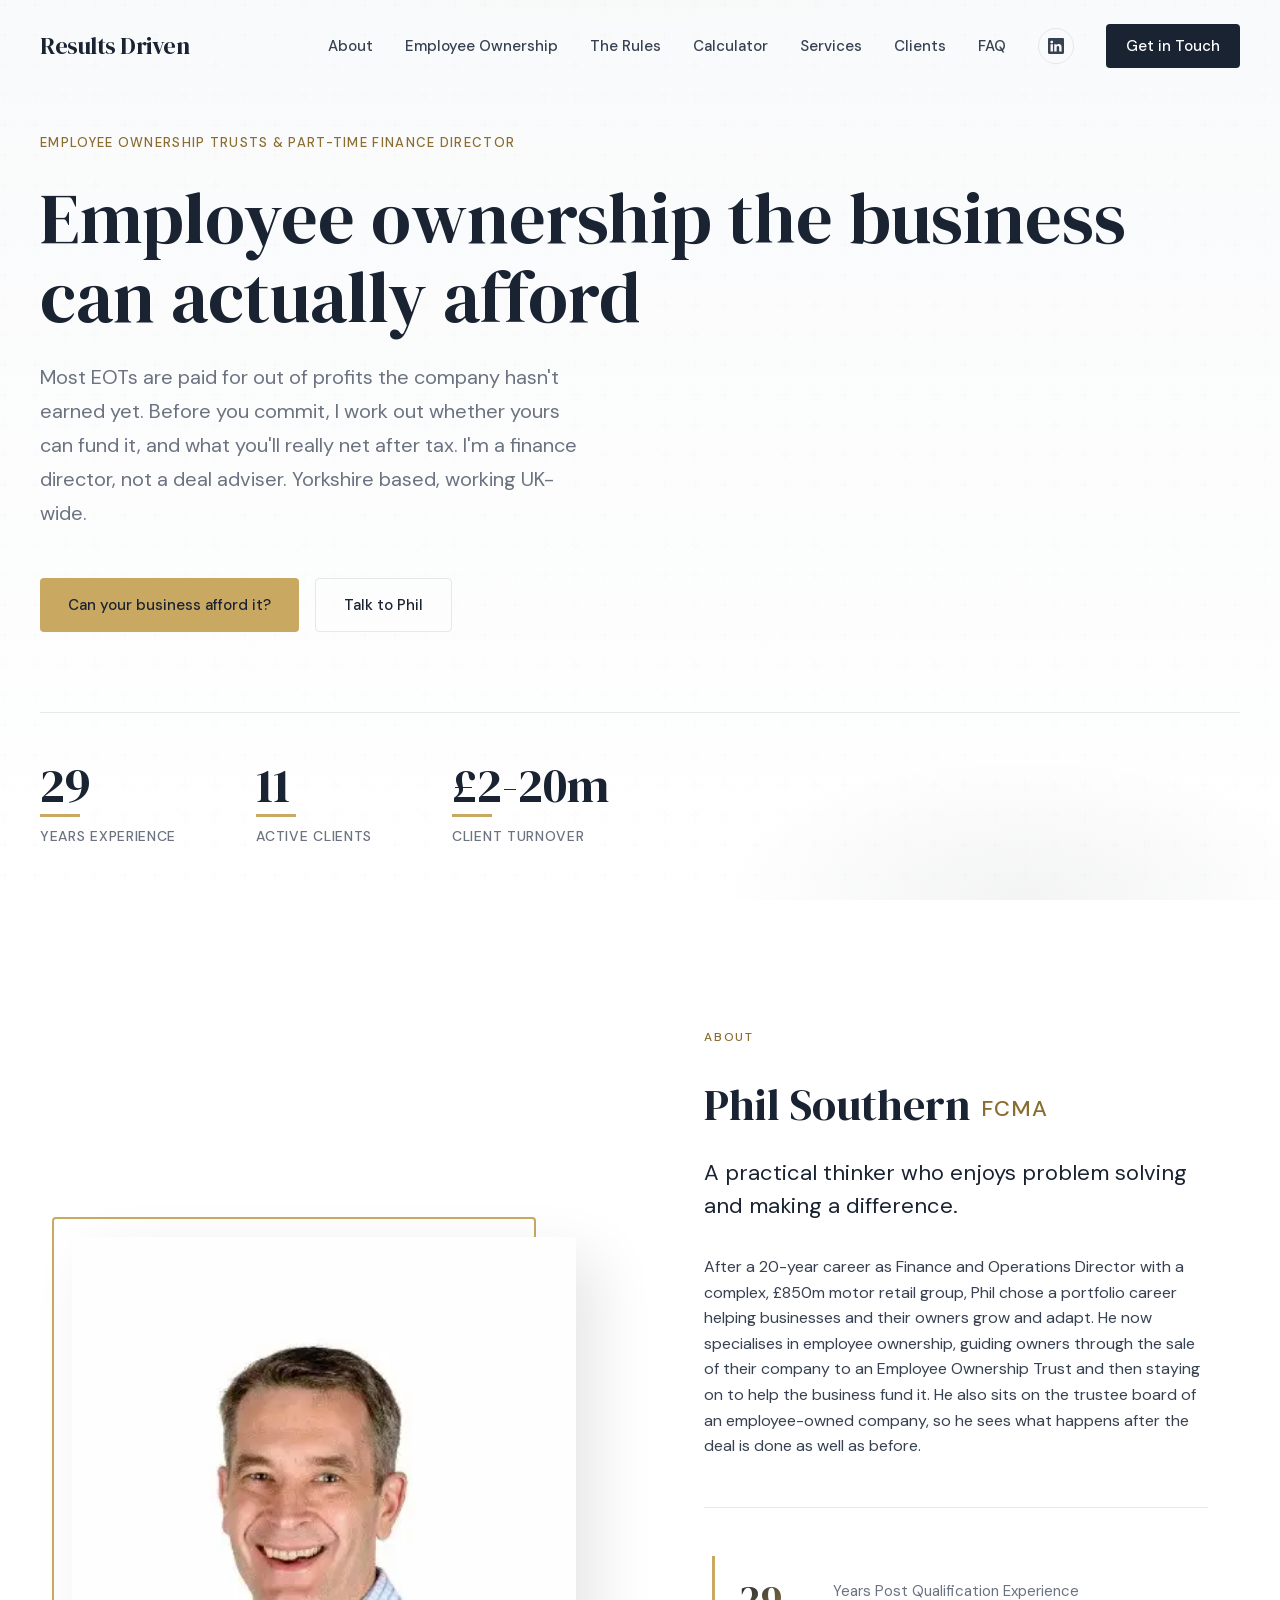
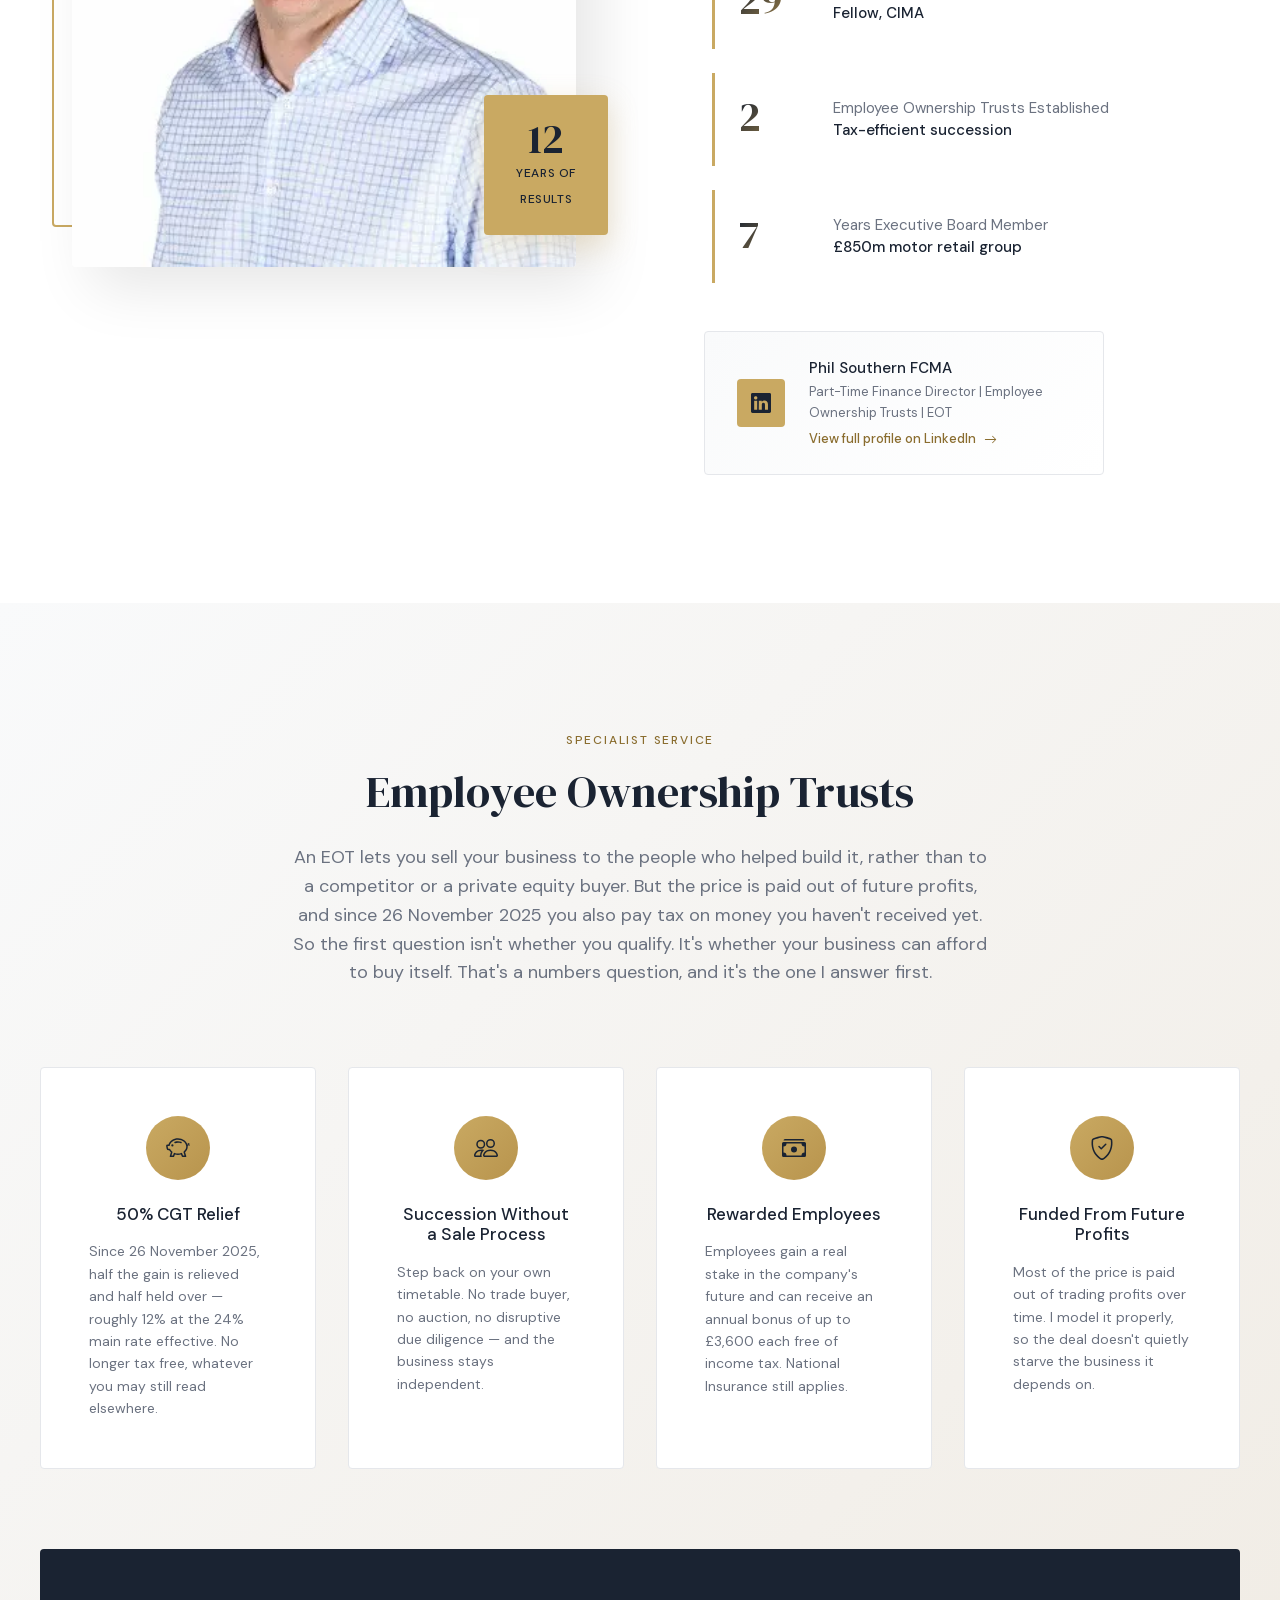
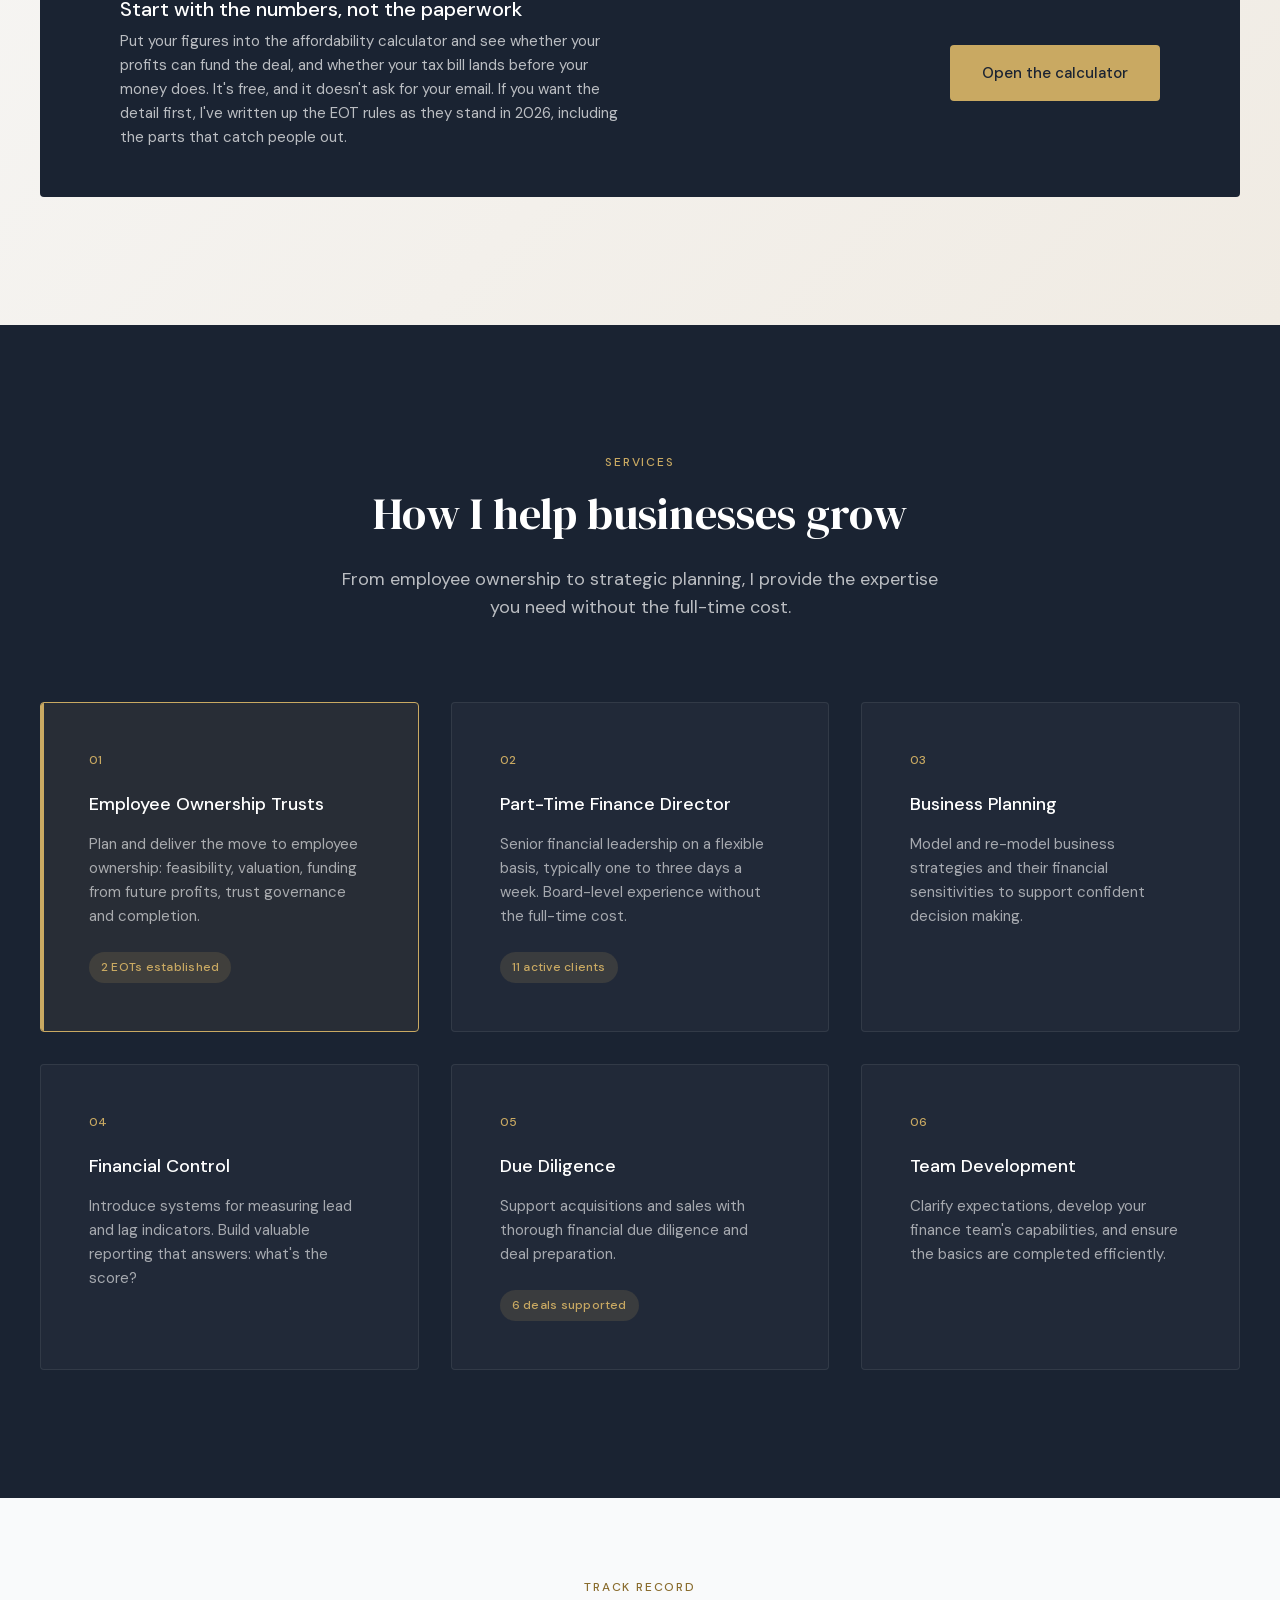
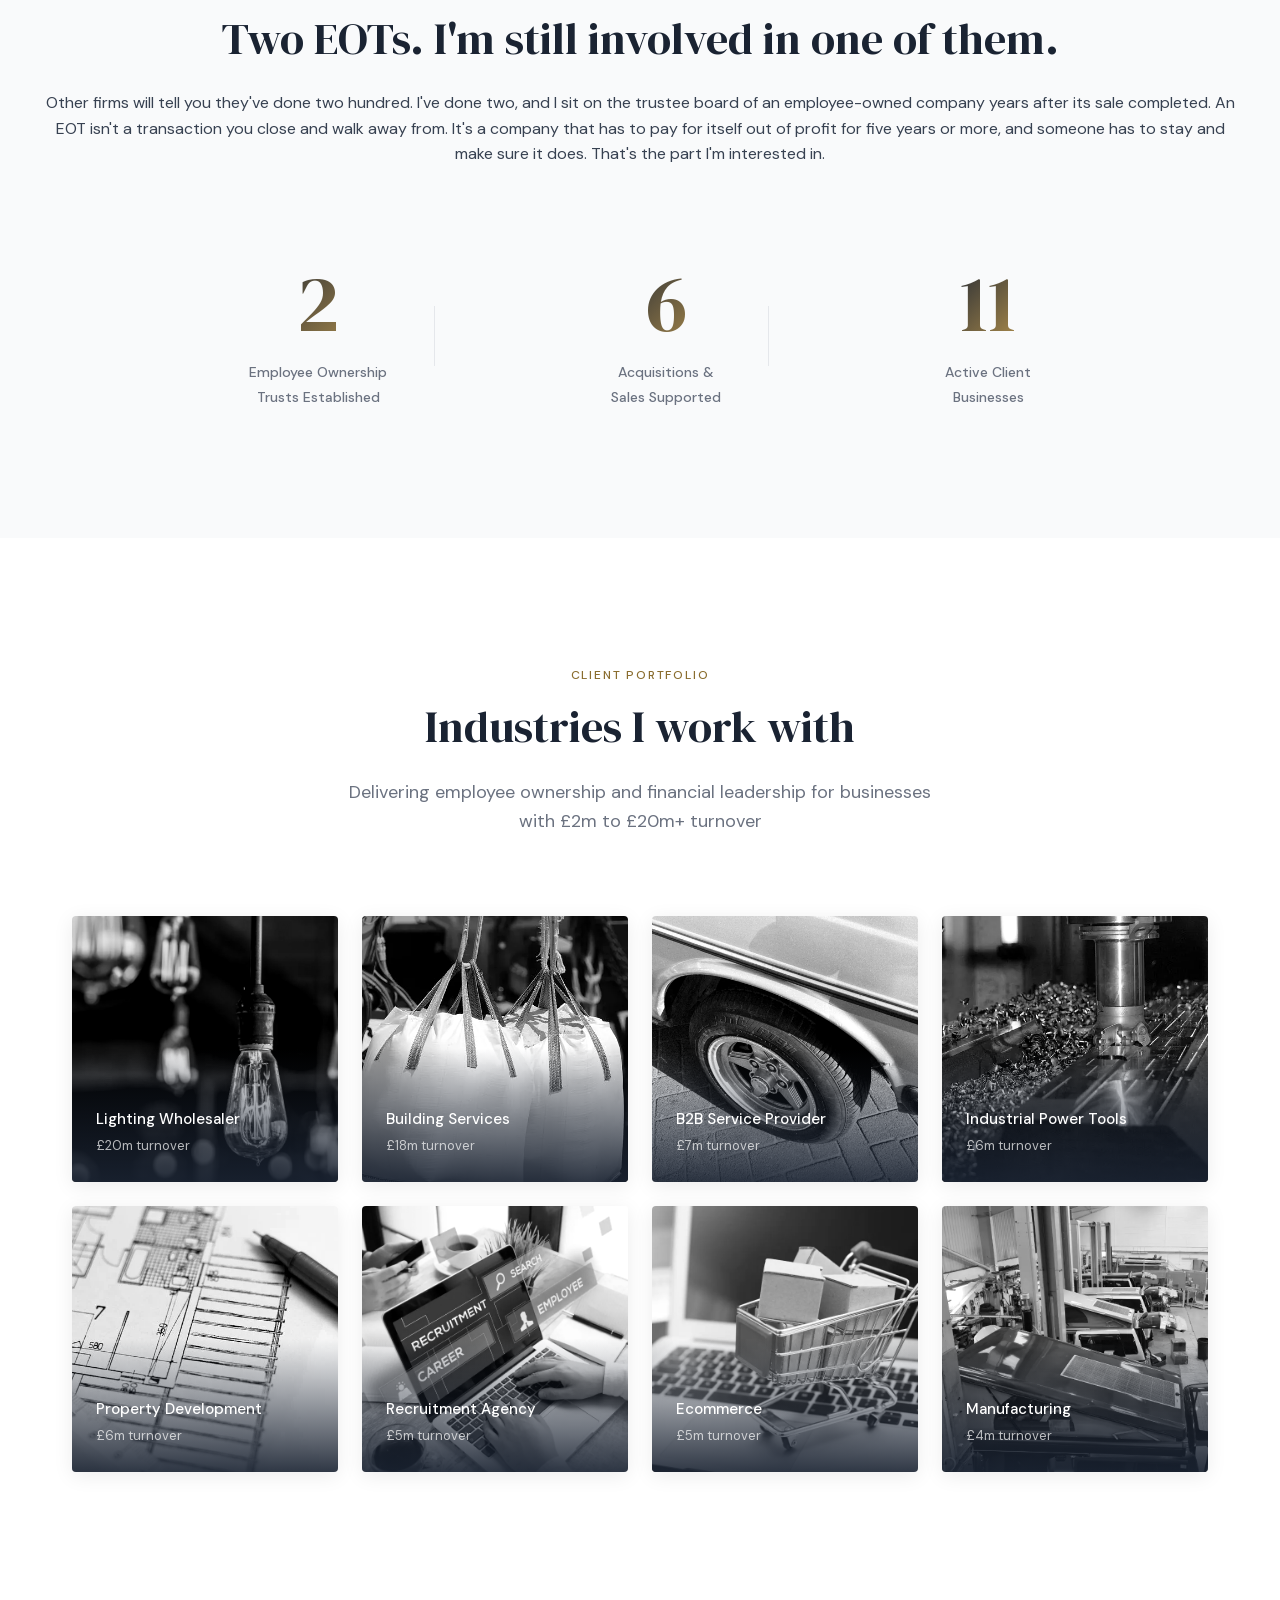
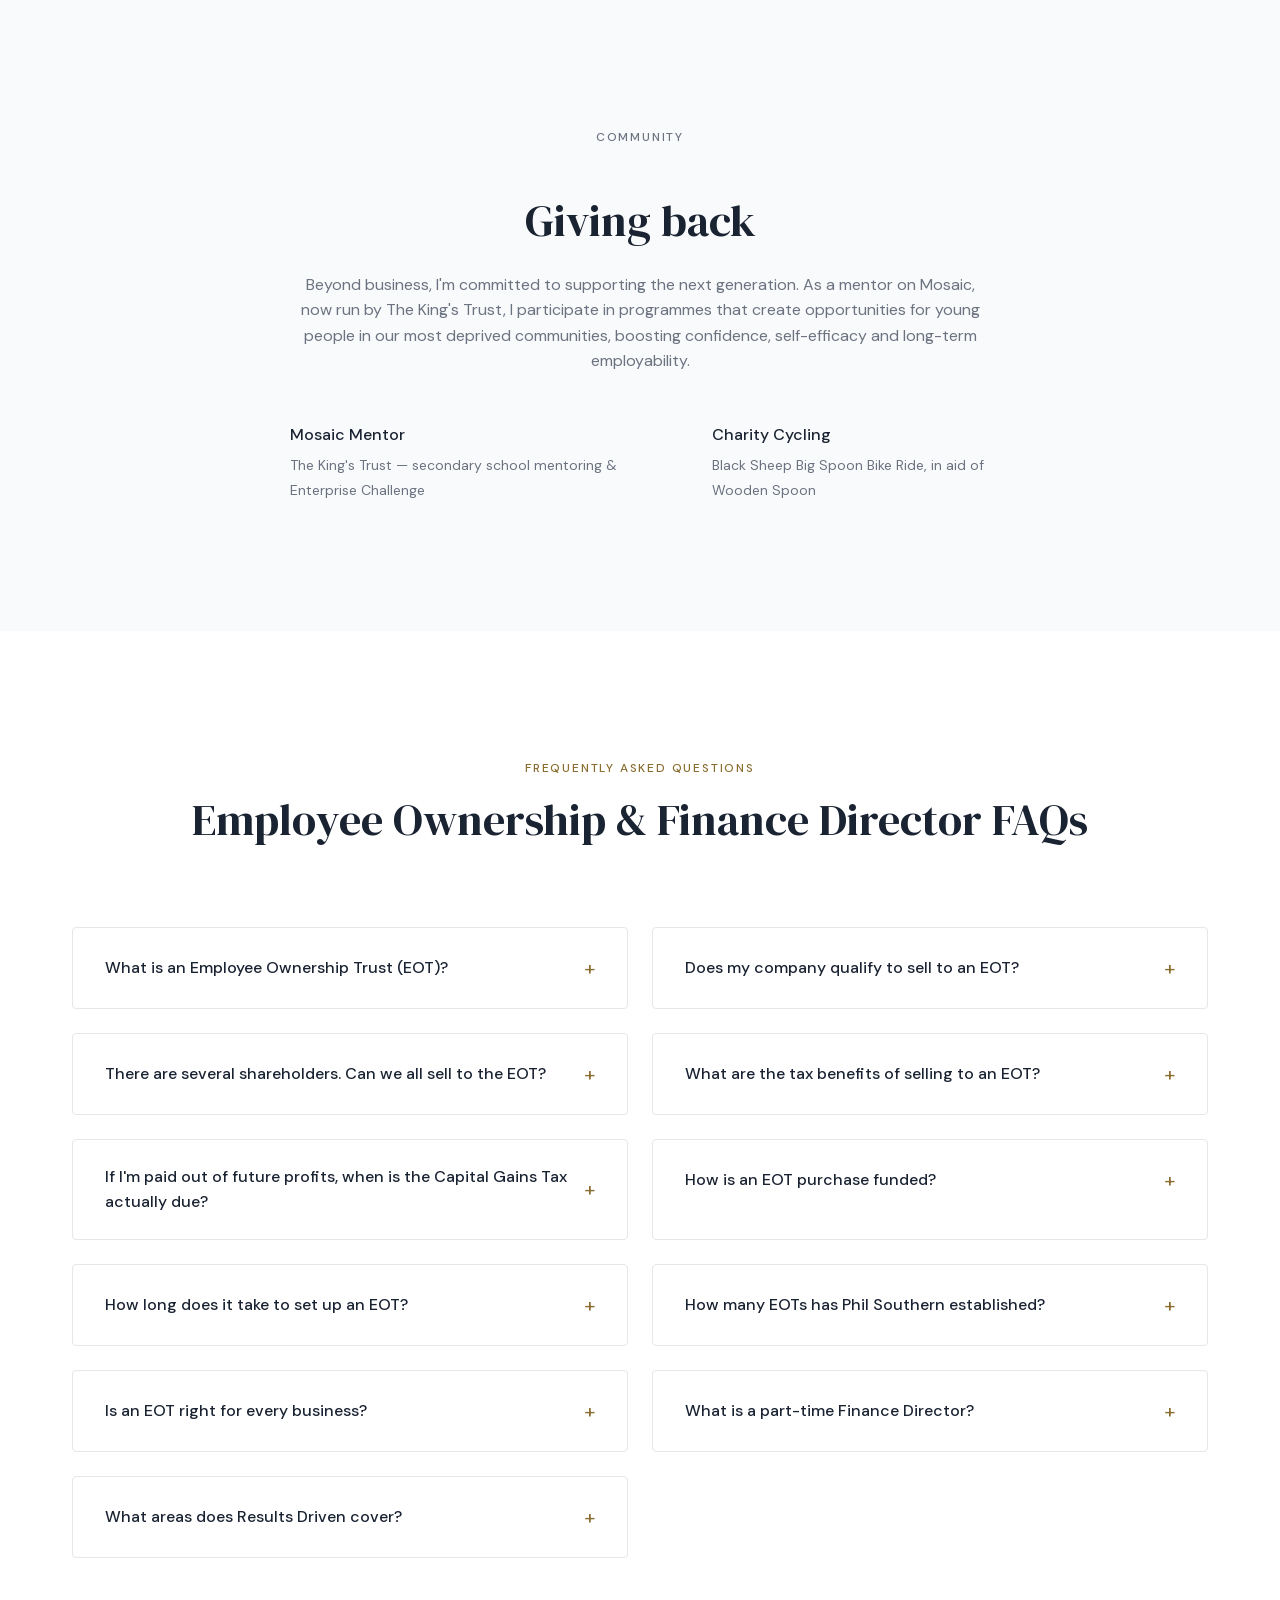
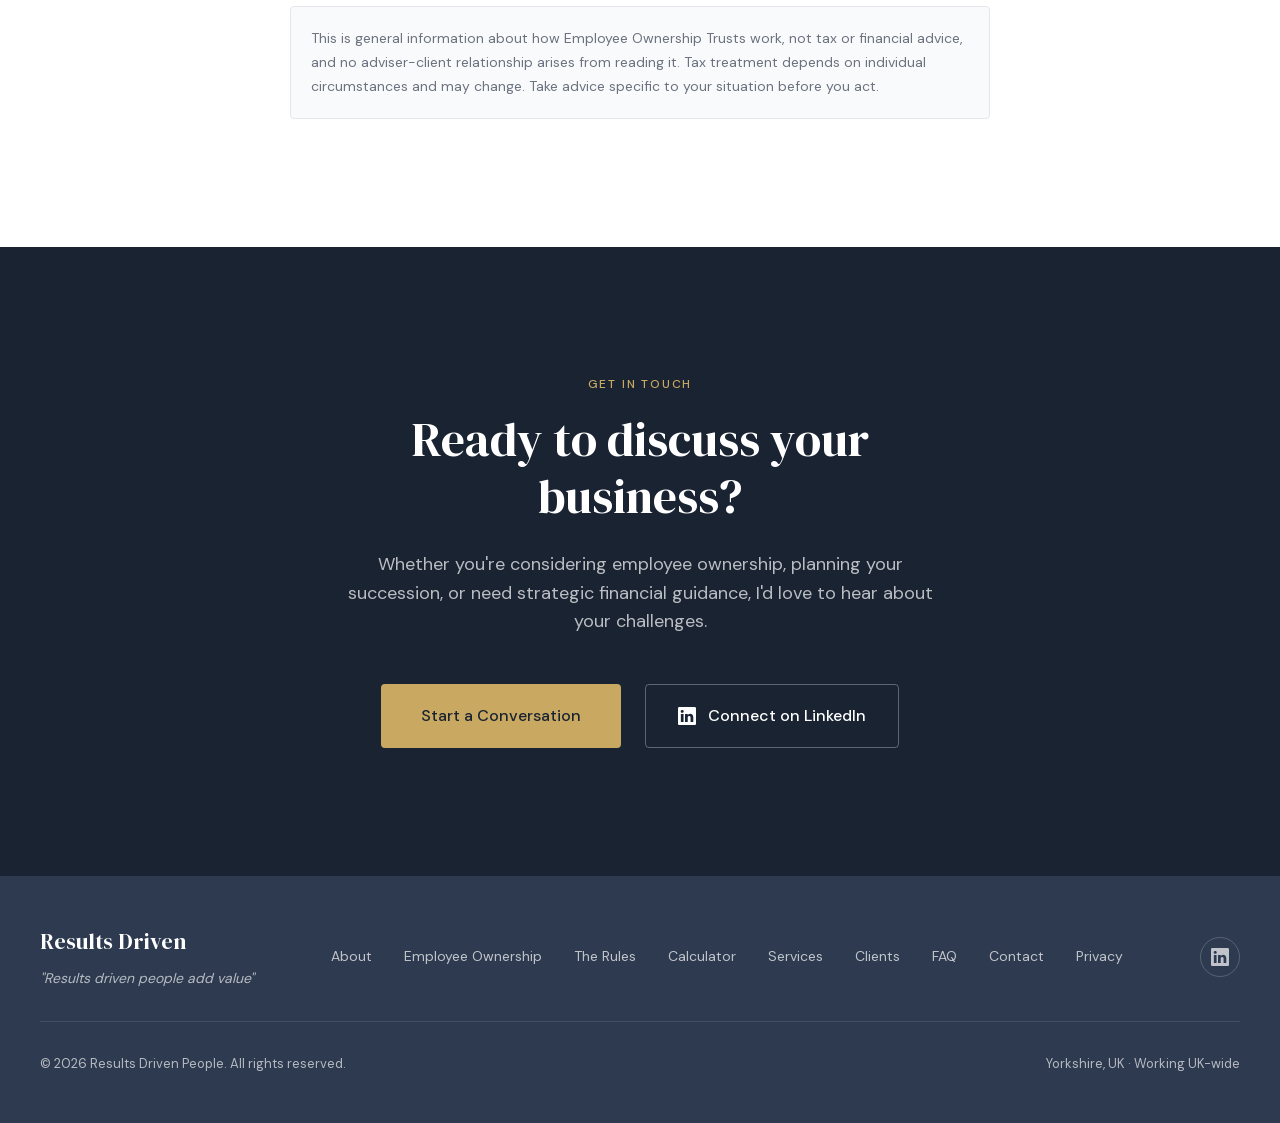
==== commit 05efe02d: "Reposition on EOTs; fix the tax; add the calculator and the rules guide The site sold EMI schemes. P" ====
--- a/index.html
+++ b/index.html
@@ -458,6 +458,7 @@
       <div class="nav-links" id="nav-links">
         <a href="#about">About</a>
         <a href="#employee-ownership">Employee Ownership</a>
+        <a href="/eot-rules-2026.html">The Rules</a>
         <a href="/eot-affordability-calculator.html">Calculator</a>
         <a href="#services">Services</a>
         <a href="#clients">Clients</a>
@@ -579,7 +580,7 @@
         <div class="eot-cta">
           <div class="eot-cta-content">
             <h3>Start with the numbers, not the paperwork</h3>
-            <p>Put your figures into the affordability calculator and see whether your profits can fund the deal, and whether your tax bill lands before your money does. It's free, and it doesn't ask for your email.</p>
+            <p>Put your figures into the affordability calculator and see whether your profits can fund the deal, and whether your tax bill lands before your money does. It's free, and it doesn't ask for your email. If you want the detail first, I've written up <a href="/eot-rules-2026.html">the EOT rules as they stand in 2026</a>, including the parts that catch people out.</p>
           </div>
           <a href="/eot-affordability-calculator.html" class="btn-primary">Open the calculator</a>
         </div>
@@ -846,6 +847,7 @@
       <nav class="footer-links" aria-label="Footer navigation">
         <a href="#about">About</a>
         <a href="#employee-ownership">Employee Ownership</a>
+        <a href="/eot-rules-2026.html">The Rules</a>
         <a href="/eot-affordability-calculator.html">Calculator</a>
         <a href="#services">Services</a>
         <a href="#clients">Clients</a>
